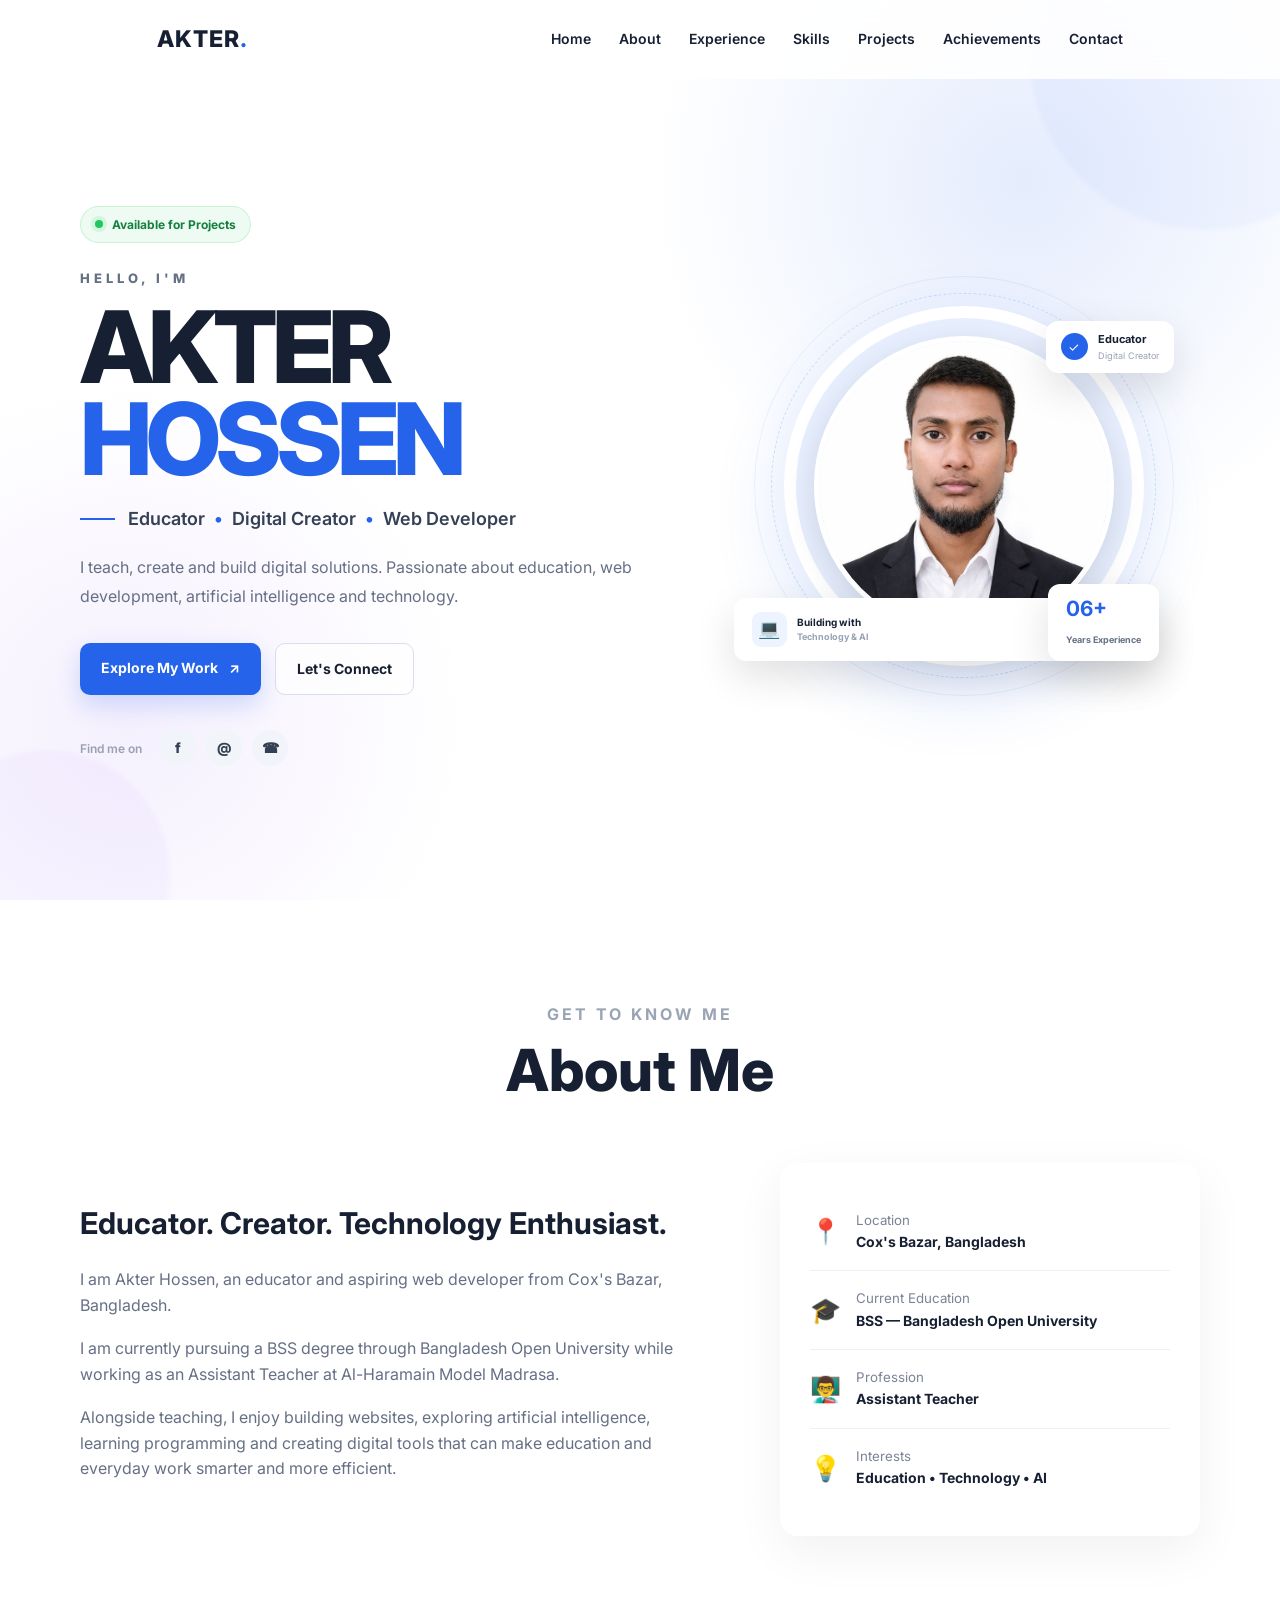
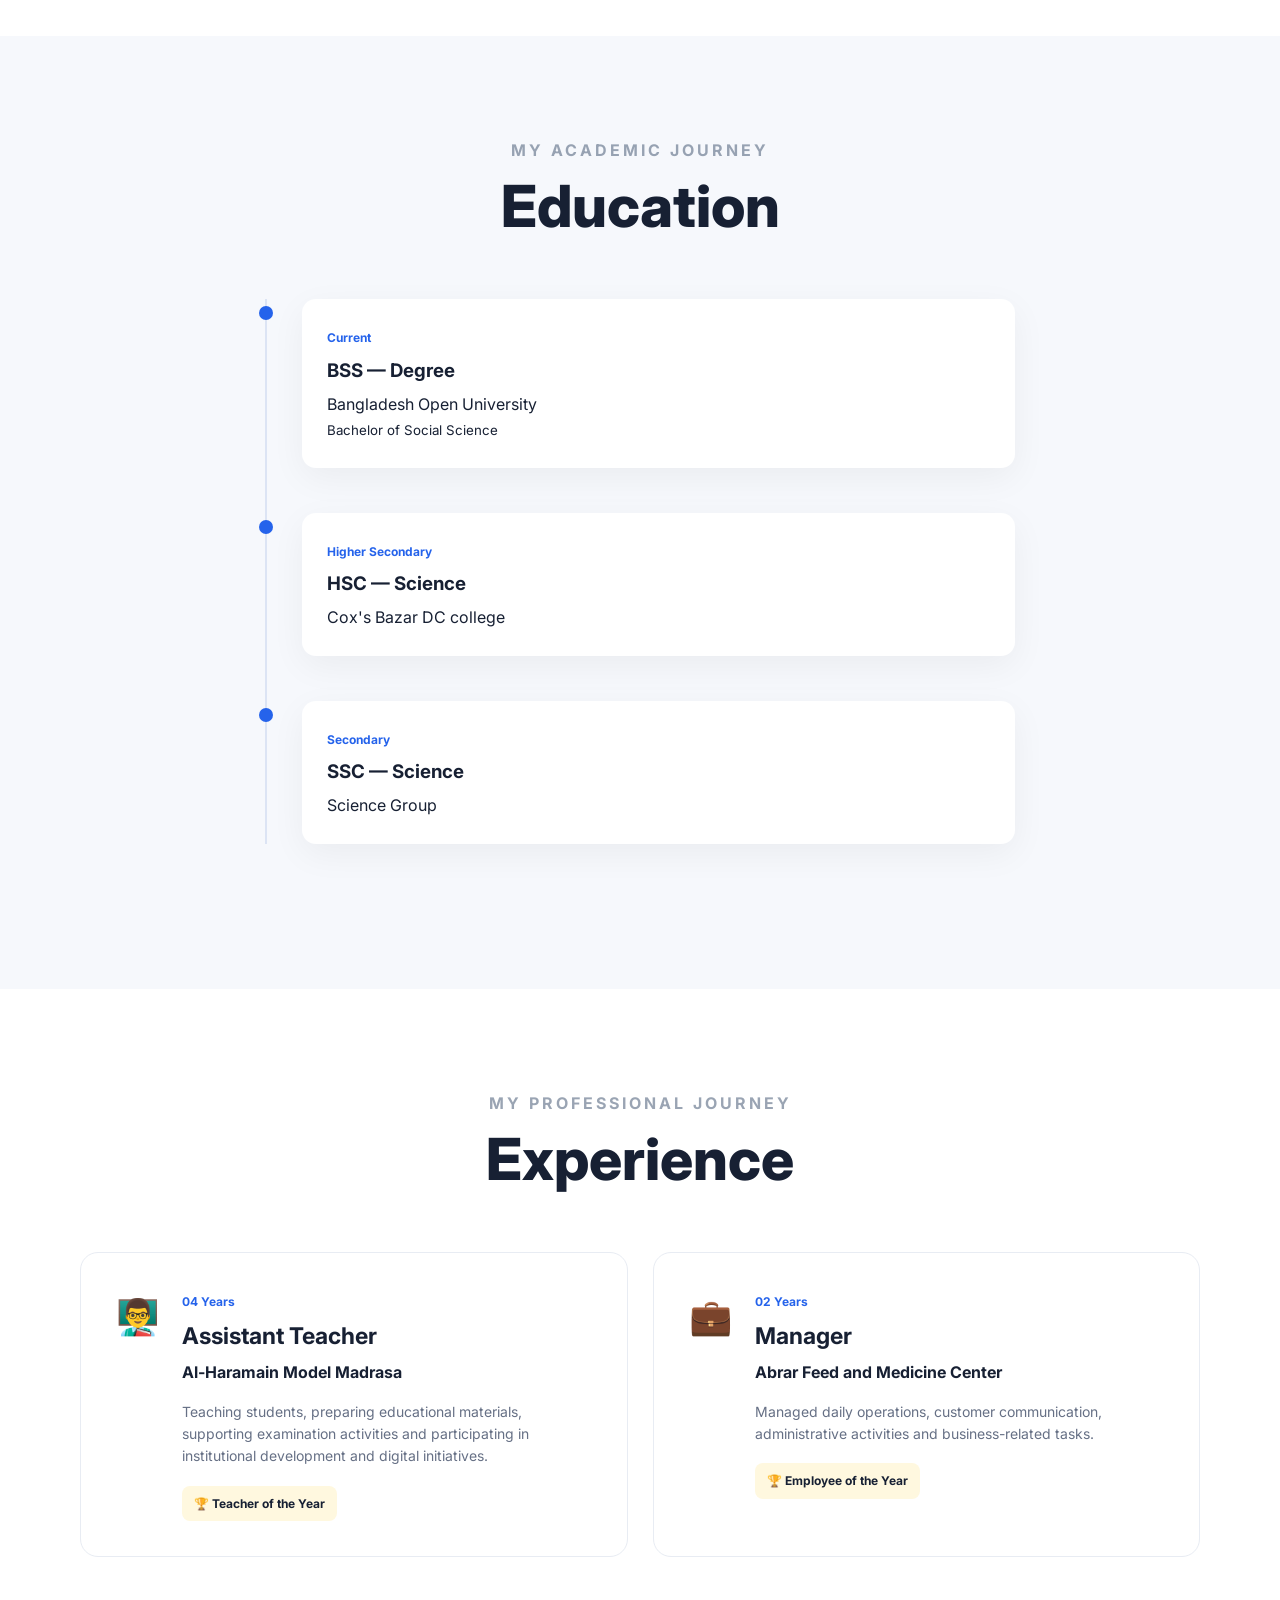
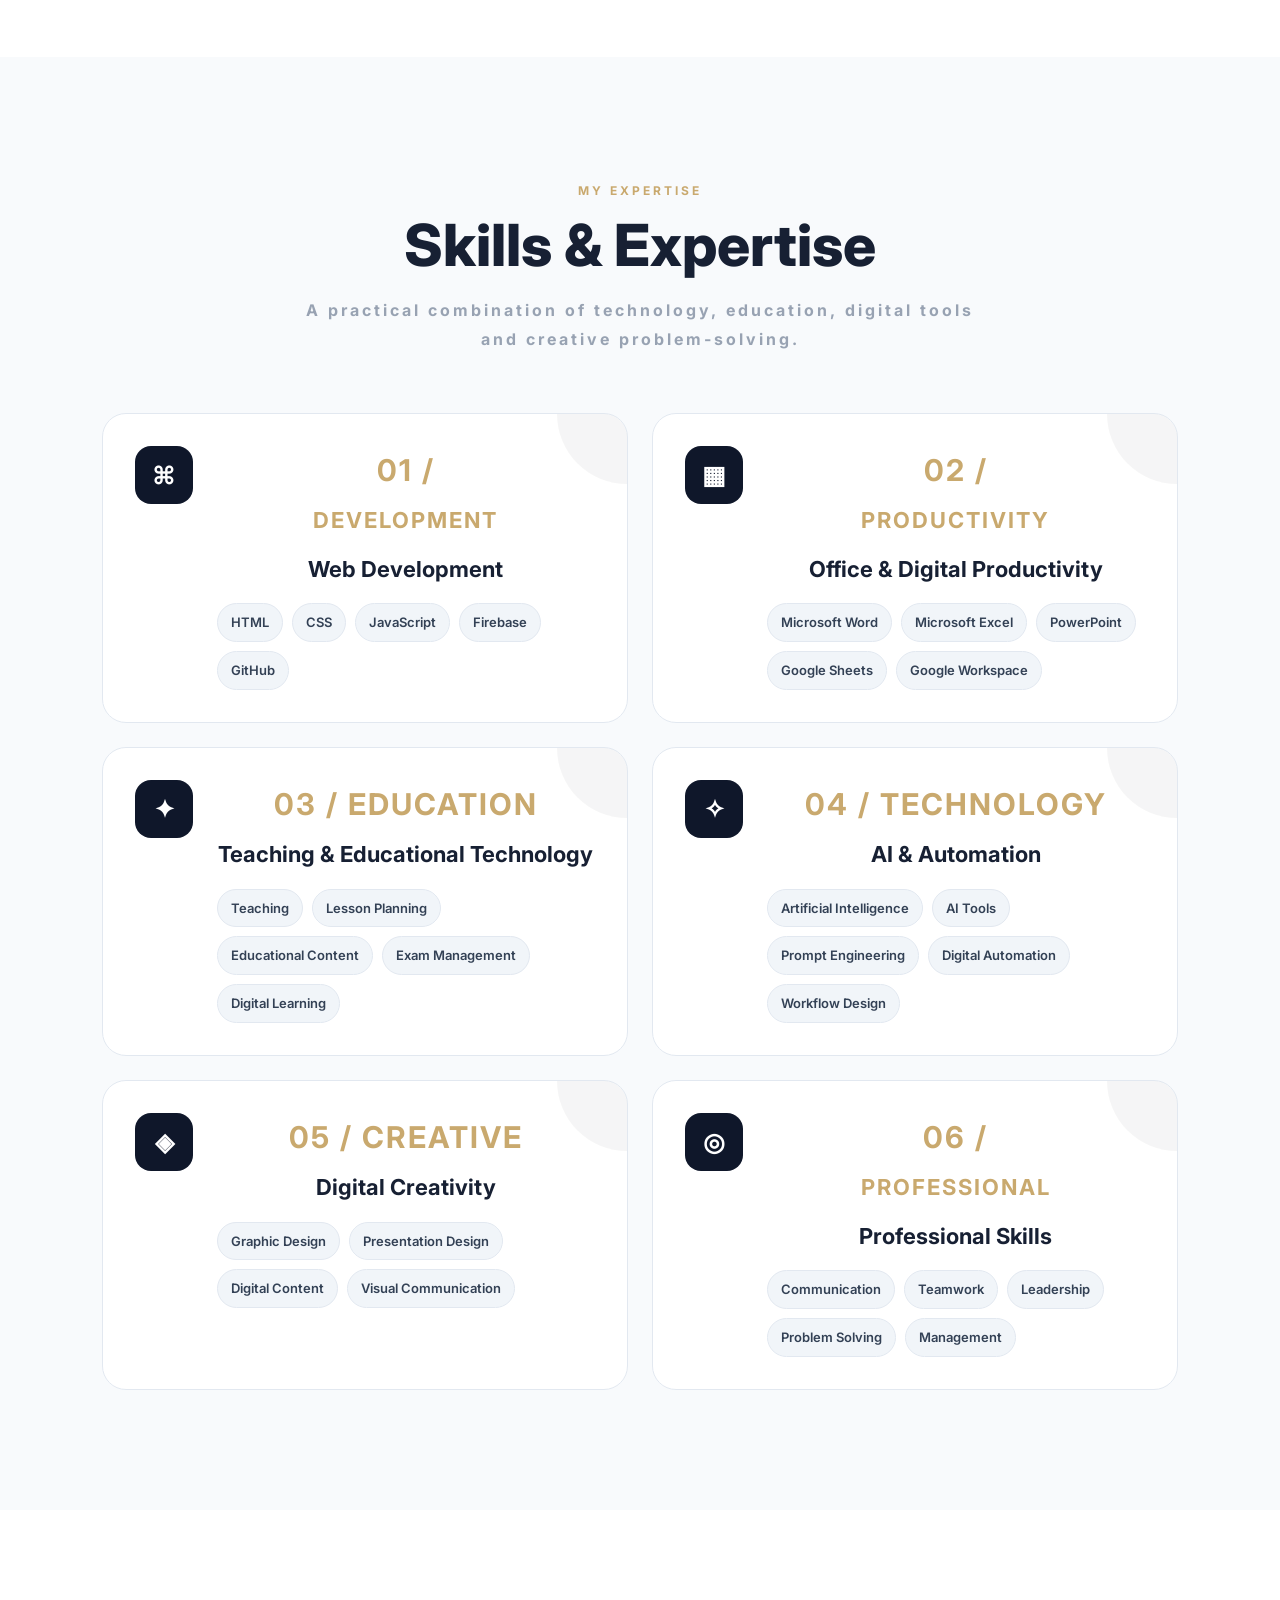
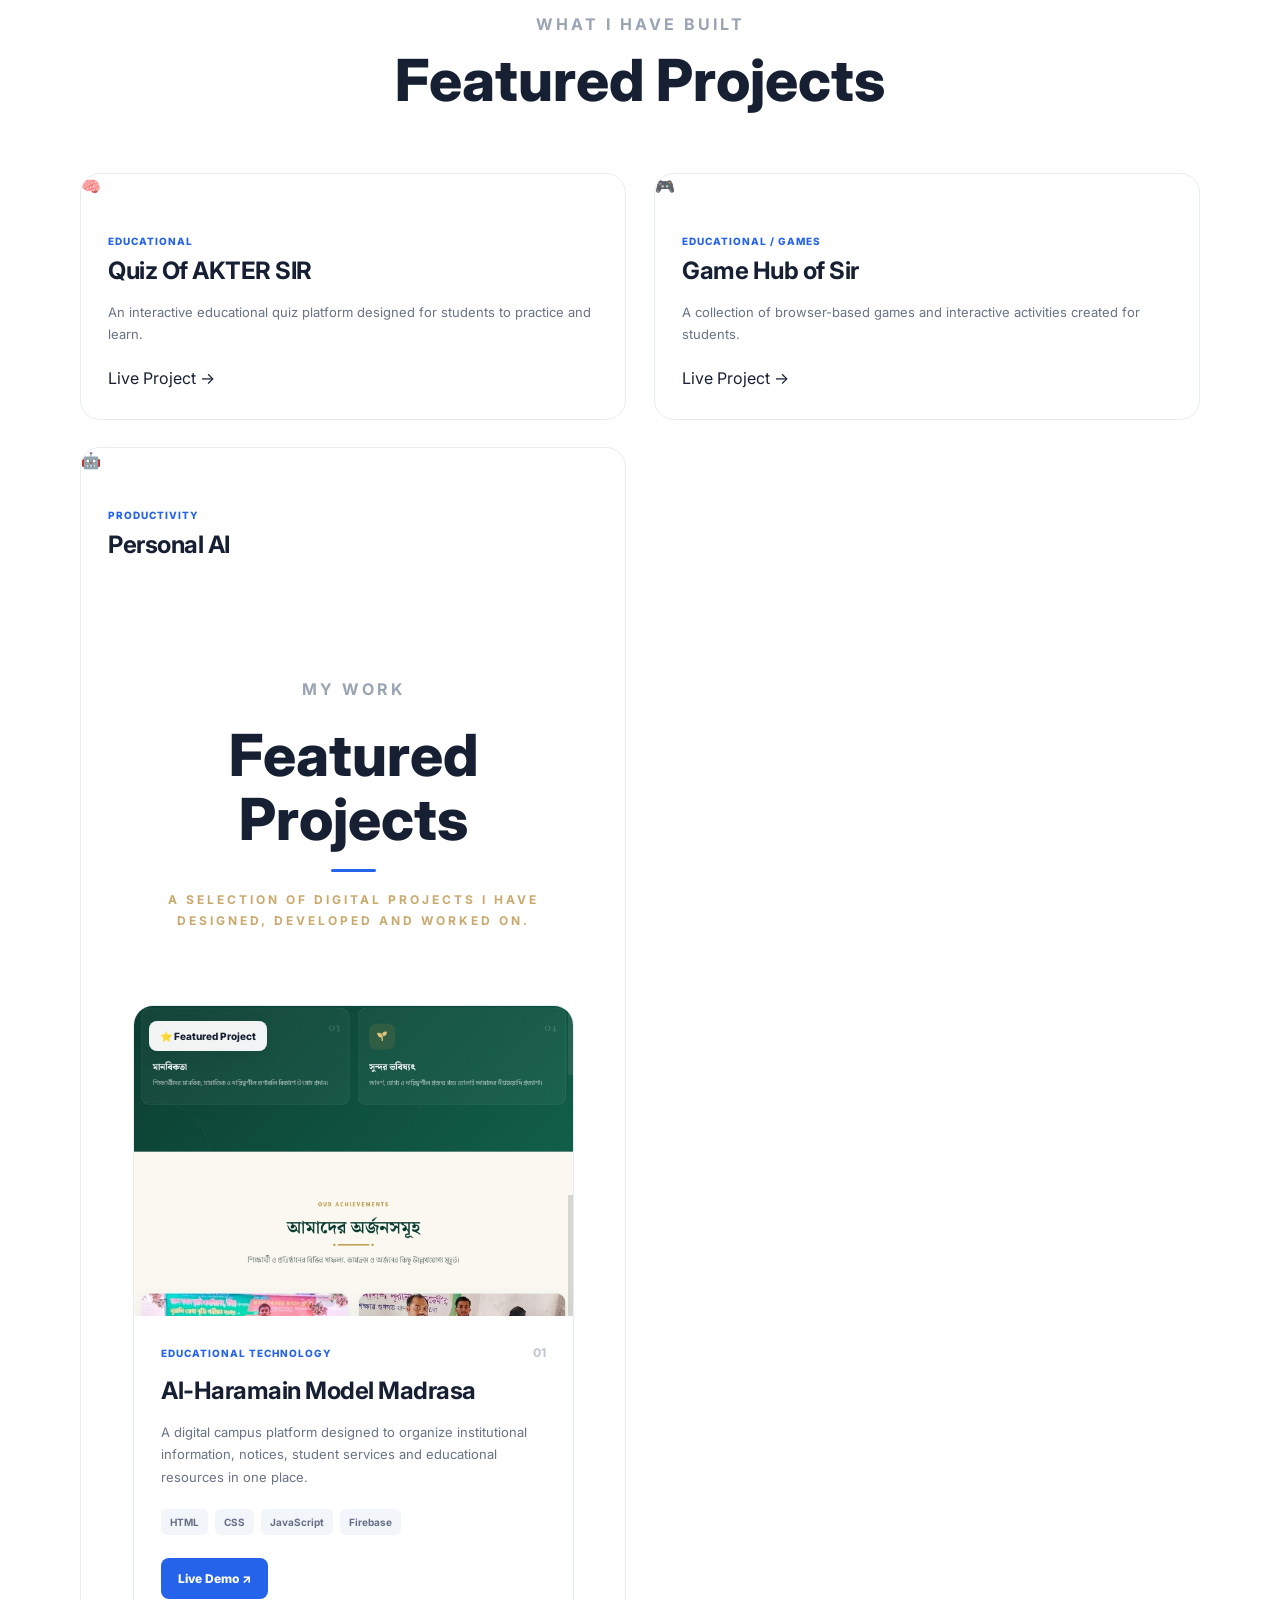
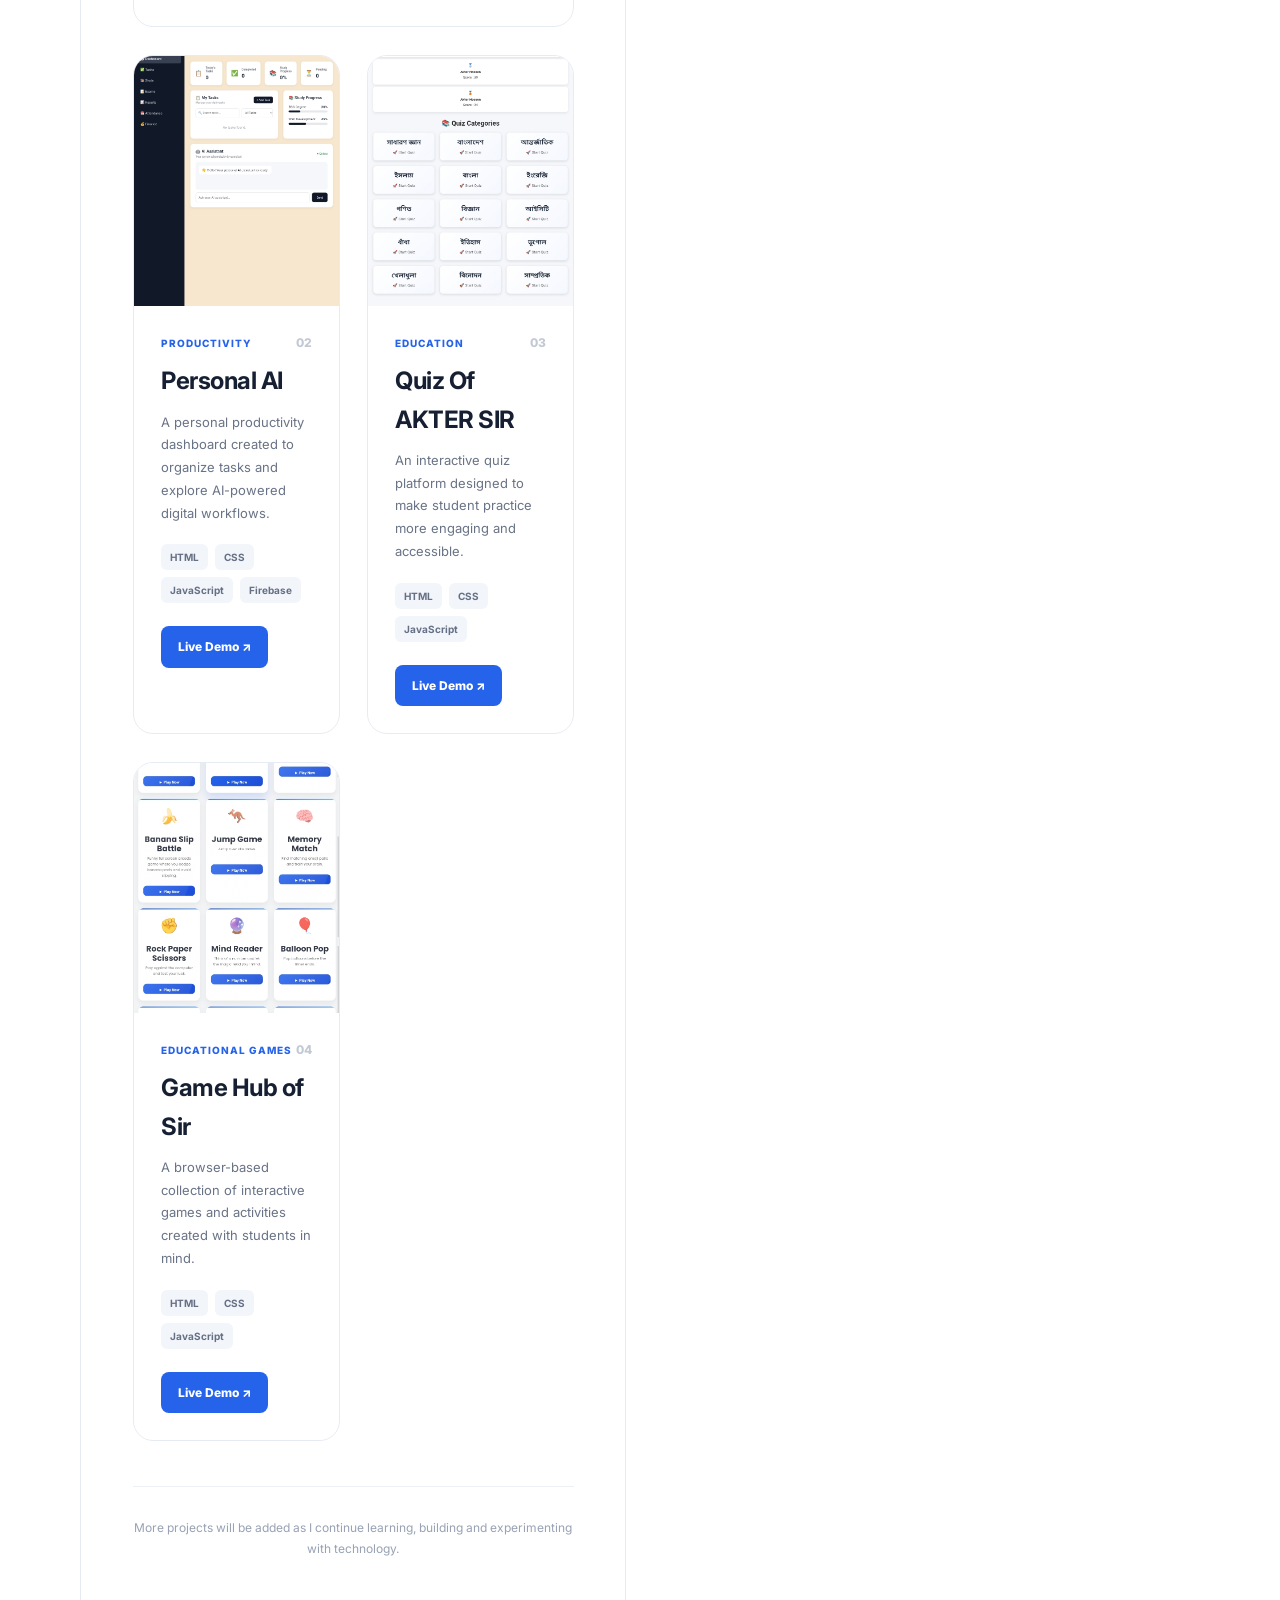
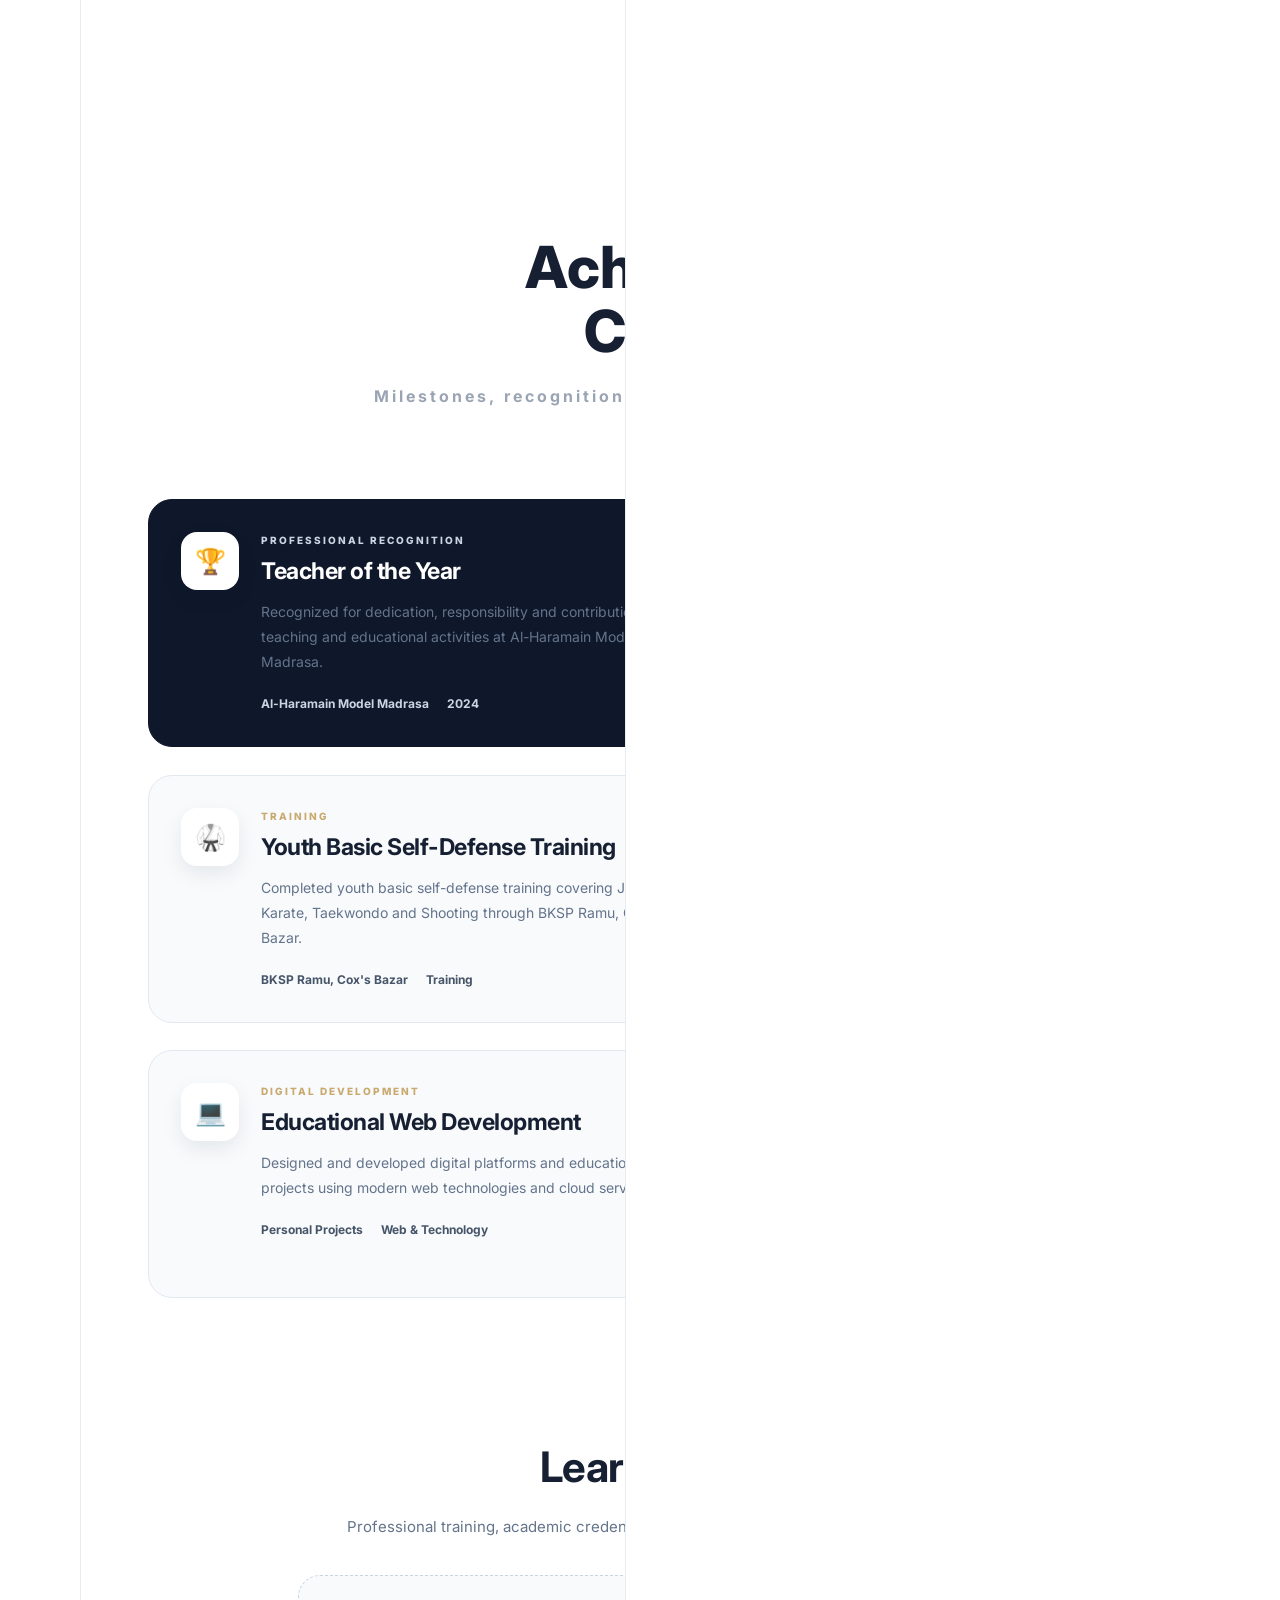
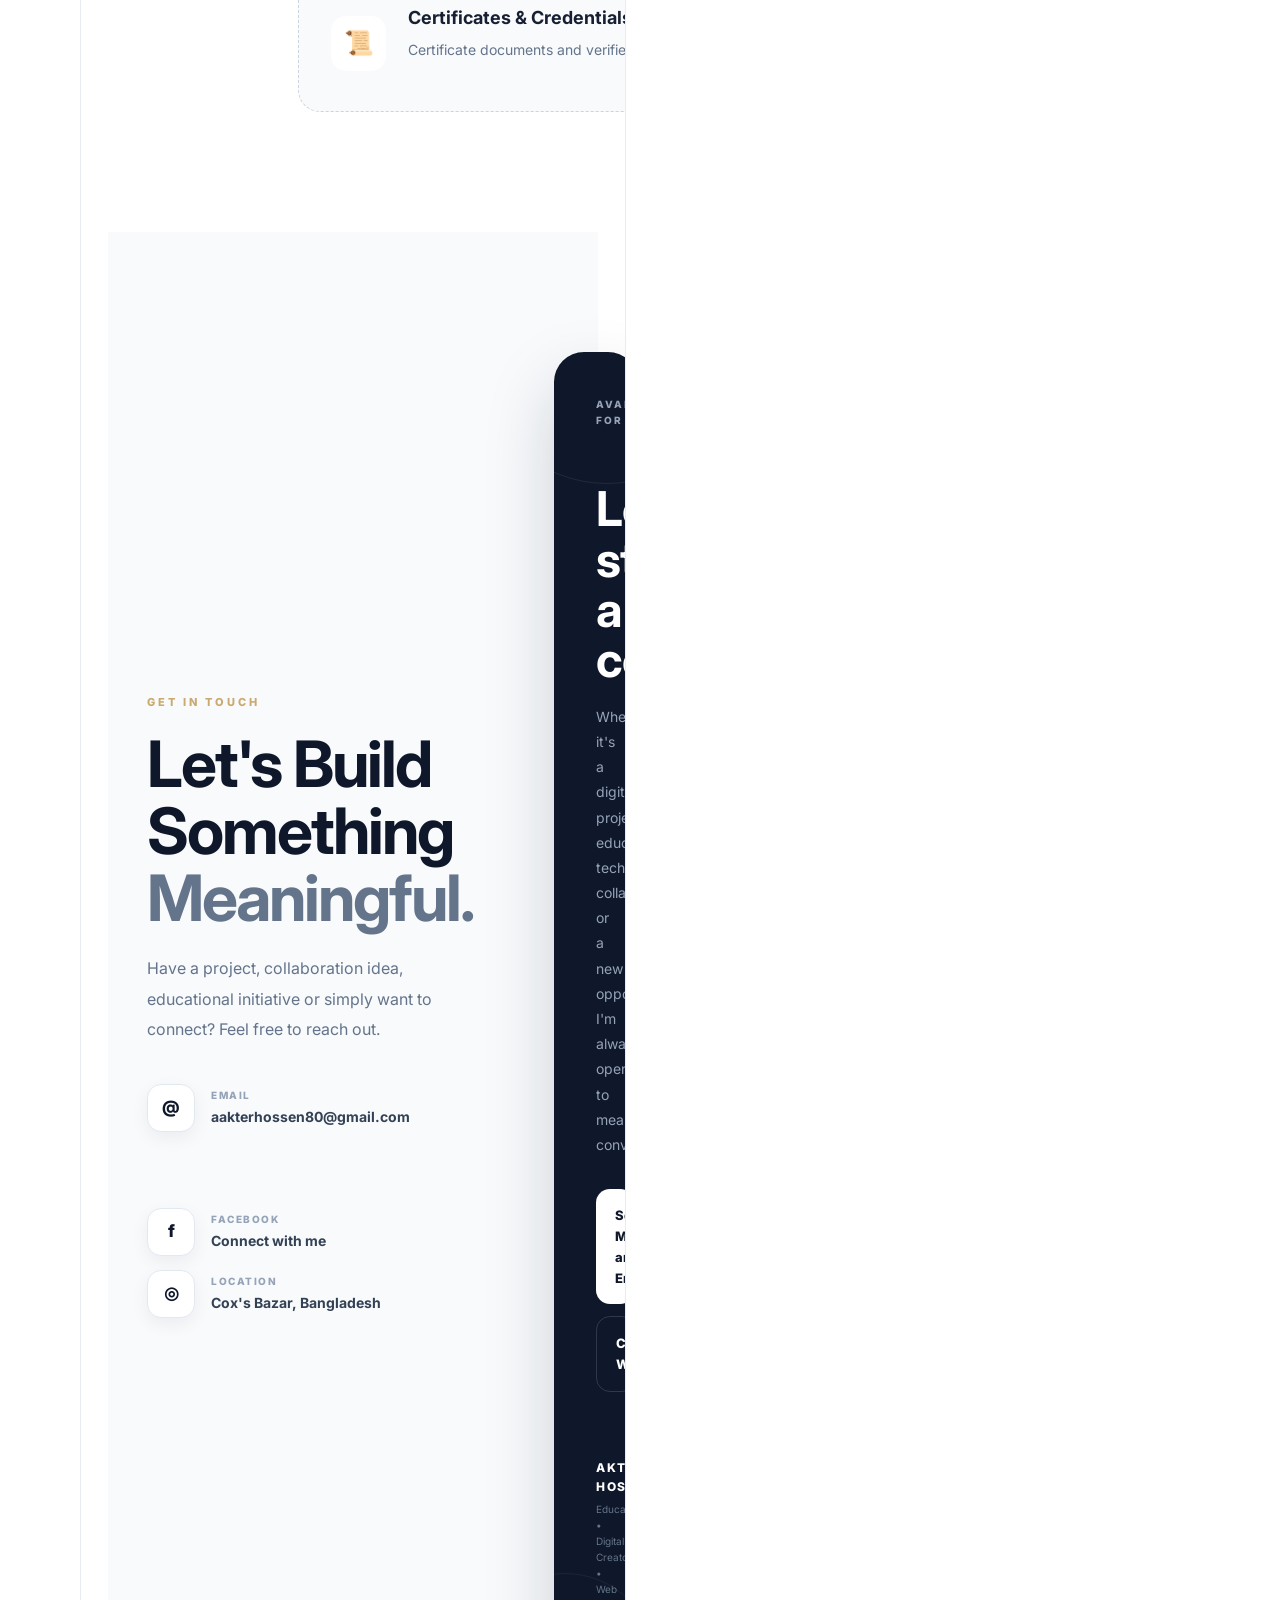
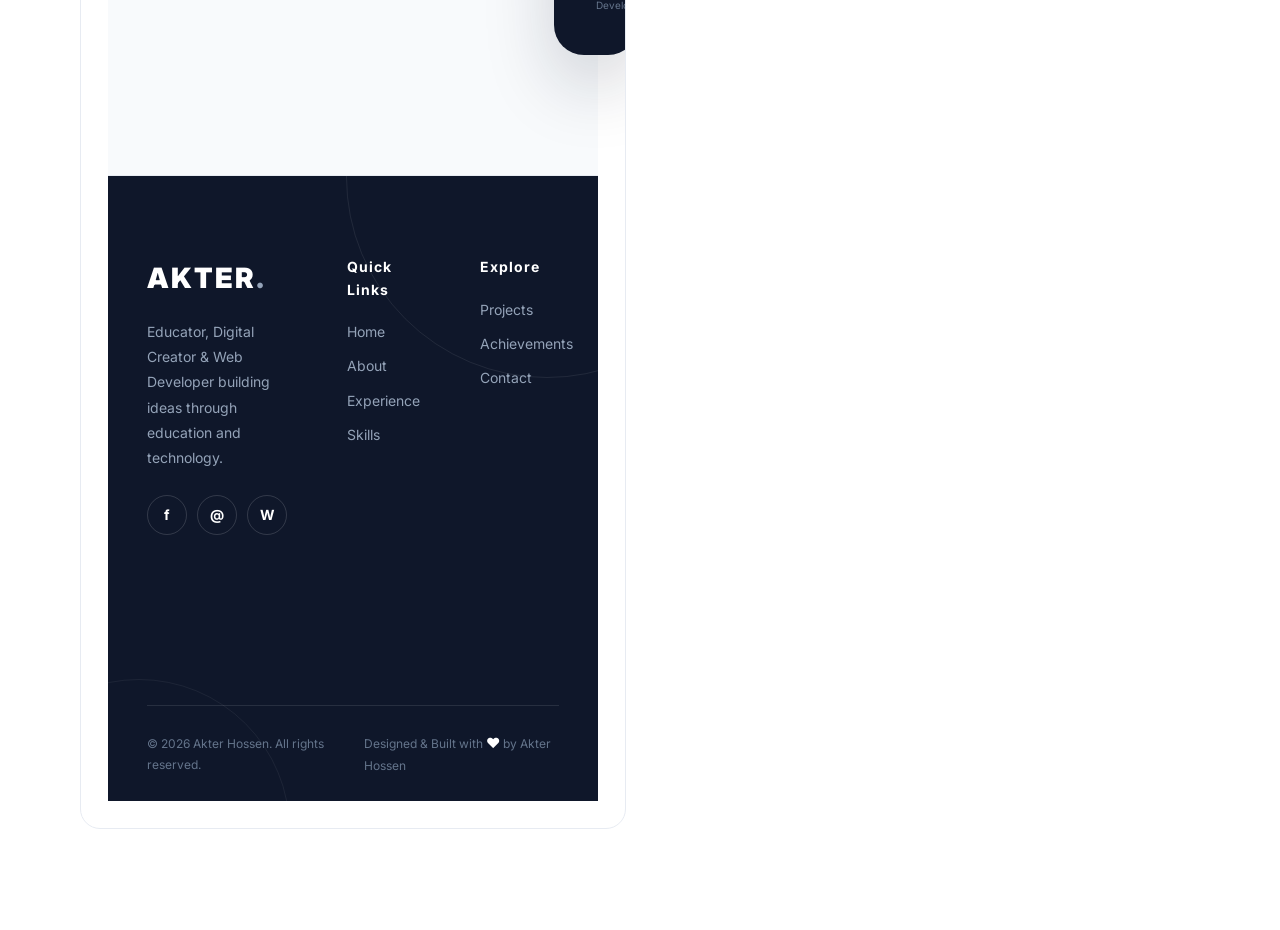
==== index.html @ 74db6c8e "Enhance SEO with meta tags in index.html Added SEO and social meta tags for better visibility and sh" ====
<!DOCTYPE html>
<html lang="en">
<head>
    <meta charset="UTF-8">
    <meta name="viewport" content="width=device-width, initial-scale=1.0">

    <title>Akter Hossen | Educator & Digital Creator</title>

    <meta name="description"
          content="Official portfolio of Akter Hossen — Educator, Digital Creator and aspiring Web Developer from Cox's Bazar, Bangladesh.">

    <link rel="stylesheet" href="style.css">

    <!-- Google Font -->
    <link rel="preconnect" href="https://fonts.googleapis.com">
    <link rel="preconnect" href="https://fonts.gstatic.com" crossorigin>
    <link href="https://fonts.googleapis.com/css2?family=Inter:wght@400;500;600;700;800&display=swap" rel="stylesheet">
<!-- =====================================================
     PREMIUM SEO & SOCIAL META
===================================================== -->

<meta name="description"
      content="Akter Hossen — Educator, Digital Creator and Web Developer from Cox's Bazar, Bangladesh. Explore my work, projects, skills and professional journey.">

<meta name="keywords"
      content="Akter Hossen, Educator, Digital Creator, Web Developer, Cox's Bazar, Bangladesh, Educational Technology, Web Development">

<meta name="author"
      content="Akter Hossen">

<meta name="robots"
      content="index, follow">

<meta name="theme-color"
      content="#0B1220">


<!-- Open Graph / Facebook / WhatsApp -->

<meta property="og:type"
      content="website">

<meta property="og:title"
      content="Akter Hossen | Educator • Digital Creator • Web Developer">

<meta property="og:description"
      content="Personal portfolio of Akter Hossen — educator, digital creator and web developer.">

<meta property="og:image"
      content="images/profile.jpg">

<meta property="og:url"
      content="https://hunter09090.github.io/">

<meta property="og:site_name"
      content="Akter Hossen">


<!-- Twitter / X -->

<meta name="twitter:card"
      content="summary_large_image">

<meta name="twitter:title"
      content="Akter Hossen | Educator • Digital Creator • Web Developer">

<meta name="twitter:description"
      content="Educator, Digital Creator and Web Developer from Cox's Bazar, Bangladesh.">

<meta name="twitter:image"
      content="images/profile.jpg">


<!-- Favicon -->

<link rel="icon"
      type="image/png"
      href="images/profile.jpg">

</head>

<body>
<!-- ================= PREMIUM PAGE LOADER ================= 

<div id="page-loader">

    <div class="loader-content">

        <div class="loader-logo">
            AKTER<span>.</span>
        </div>

        <div class="loader-line">
            <span></span>
        </div>

        <p>
            EDUCATOR • DIGITAL CREATOR • WEB DEVELOPER
        </p>

    </div>

</div>-->
<!-- ================= NAVBAR ================= -->
<!-- =====================================================
     PREMIUM PAGE LOADER
===================================================== -->

<div id="page-loader">

    <div class="loader-content">

        <div class="loader-logo">
            AKTER<span>.</span>
        </div>

        <div class="loader-line">
            <span></span>
        </div>

        <p>
            EDUCATOR • DIGITAL CREATOR • WEB DEVELOPER
        </p>

    </div>

</div>

    
<header class="navbar">

    <div class="container nav-container">

        <a href="#home" class="logo">
            AKTER<span>.</span>
        </a>

        <button class="menu-btn" id="menuBtn">
            ☰
        </button>

        <nav id="navMenu">

            <a href="#home">Home</a>
            <a href="#about">About</a>
            <a href="#experience">Experience</a>
            <a href="#skills">Skills</a>
            <a href="#projects">Projects</a>
            <a href="#achievements">Achievements</a>
            <a href="#contact">Contact</a>

        </nav>

    </div>

</header>


<!-- ================= HERO ================= -->
<!-- ================= HERO ================= -->

<section id="home" class="hero">

    <div class="hero-background-shape shape-one"></div>
    <div class="hero-background-shape shape-two"></div>

    <div class="container hero-content">

        <!-- LEFT SIDE -->

        <div class="hero-text">

            <div class="status-badge">
                <span class="status-dot"></span>
                Available for Projects
            </div>

            <p class="small-title">
                HELLO, I'M
            </p>

            <h1>
                AKTER
                <span>HOSSEN</span>
            </h1>

            <div class="professional-title">

                <span class="title-line"></span>

                <h2>
                    Educator
                    <span>•</span>
                    Digital Creator
                    <span>•</span>
                    Web Developer
                </h2>

            </div>

            <p class="hero-description">

                I teach, create and build digital solutions.
                Passionate about education, web development,
                artificial intelligence and technology.

            </p>


            <!-- BUTTONS -->

            <div class="hero-buttons">

                <a href="#projects" class="btn primary-btn">
                    Explore My Work
                    <span>↗</span>
                </a>

                <a href="#contact" class="btn secondary-btn">
                    Let's Connect
                </a>

            </div>


            <!-- SOCIAL LINKS -->

            <div class="social-area">

                <span class="social-label">
                    Find me on
                </span>

                <div class="social-links">

                    <a
                        href="https://www.facebook.com/ahr110"
                        target="_blank"
                        aria-label="Facebook">

                        f

                    </a>


                    <a
                        href="mailto:aakterhossen80@gmail.com"
                        aria-label="Email">

                        @

                    </a>


                    <a
                        href="https://wa.me/8801884197276"
                        target="_blank"
                        aria-label="WhatsApp">

                        ☎

                    </a>

                </div>

            </div>

        </div>


        <!-- RIGHT SIDE -->

        <div class="hero-image">

            <div class="profile-wrapper">

                <!-- Animated Rings -->

                <div class="animated-ring ring-one"></div>

                <div class="animated-ring ring-two"></div>

                <div class="animated-ring ring-three"></div>


                <!-- Profile -->

                <div class="profile-circle">

                    <img
                        src="profile.jpg"
                        alt="Akter Hossen"
                        class="profile-photo">

                </div>


                <!-- Verified-style Badge -->

                <div class="profile-badge">

                    <span>✓</span>

                    <div>
                        <strong>Educator</strong>
                        <small>Digital Creator</small>
                    </div>

                </div>


                <!-- Floating Technology Badge -->

                <div class="floating-card tech-card">

                    <span class="tech-icon">💻</span>

                    <div>
                        <strong>Building with</strong>
                        <small>Technology & AI</small>
                    </div>

                </div>


                <!-- Floating Experience Badge -->

                <div class="floating-card experience-badge">

                    <strong>06+</strong>
                    <span>Years Experience</span>

                </div>

            </div>

        </div>

    </div>

</section>

<!-- ================= ABOUT ================= -->

<section id="about" class="section">

    <div class="container">

        <div class="section-heading">

            <p>GET TO KNOW ME</p>

            <h2>About Me</h2>

        </div>


        <div class="about-grid">

            <div class="about-text">

                <h3>
                    Educator. Creator. Technology Enthusiast.
                </h3>

                <p>
                    I am Akter Hossen, an educator and aspiring web developer
                    from Cox's Bazar, Bangladesh.
                </p>

                <p>
                    I am currently pursuing a BSS degree through Bangladesh Open
                    University while working as an Assistant Teacher at
                    Al-Haramain Model Madrasa.
                </p>

                <p>
                    Alongside teaching, I enjoy building websites, exploring
                    artificial intelligence, learning programming and creating
                    digital tools that can make education and everyday work
                    smarter and more efficient.
                </p>

            </div>


            <div class="about-card">

                <div class="info-item">
                    <span>📍</span>
                    <div>
                        <small>Location</small>
                        <strong>Cox's Bazar, Bangladesh</strong>
                    </div>
                </div>

                <div class="info-item">
                    <span>🎓</span>
                    <div>
                        <small>Current Education</small>
                        <strong>BSS — Bangladesh Open University</strong>
                    </div>
                </div>

                <div class="info-item">
                    <span>👨‍🏫</span>
                    <div>
                        <small>Profession</small>
                        <strong>Assistant Teacher</strong>
                    </div>
                </div>

                <div class="info-item">
                    <span>💡</span>
                    <div>
                        <small>Interests</small>
                        <strong>Education • Technology • AI</strong>
                    </div>
                </div>

            </div>

        </div>

    </div>

</section>


<!-- ================= EDUCATION ================= -->

<section id="education" class="section light-section">

    <div class="container">

        <div class="section-heading">

            <p>MY ACADEMIC JOURNEY</p>

            <h2>Education</h2>

        </div>


        <div class="timeline">

            <div class="timeline-item">

                <div class="timeline-dot"></div>

                <div class="timeline-content">

                    <span>Current</span>

                    <h3>BSS — Degree</h3>

                    <p>
                        Bangladesh Open University
                    </p>

                    <small>
                        Bachelor of Social Science
                    </small>

                </div>

            </div>


            <div class="timeline-item">

                <div class="timeline-dot"></div>

                <div class="timeline-content">

                    <span>Higher Secondary</span>

                    <h3>HSC — Science</h3>

                    <p>
                    Cox's Bazar DC college 
                    </p>

                </div>

            </div>


            <div class="timeline-item">

                <div class="timeline-dot"></div>

                <div class="timeline-content">

                    <span>Secondary</span>

                    <h3>SSC — Science</h3>

                    <p>
                        Science Group
                    </p>

                </div>

            </div>

        </div>

    </div>

</section>


<!-- ================= EXPERIENCE ================= -->

<section id="experience" class="section">

    <div class="container">

        <div class="section-heading">

            <p>MY PROFESSIONAL JOURNEY</p>

            <h2>Experience</h2>

        </div>


        <div class="experience-grid">


            <article class="experience-card featured">

                <div class="experience-icon">
                    👨‍🏫
                </div>

                <div>

                    <span class="experience-date">
                        04 Years
                    </span>

                    <h3>
                        Assistant Teacher
                    </h3>

                    <h4>
                        Al-Haramain Model Madrasa
                    </h4>

                    <p>
                        Teaching students, preparing educational materials,
                        supporting examination activities and participating
                        in institutional development and digital initiatives.
                    </p>

                    <div class="achievement-badge">
                        🏆 Teacher of the Year
                    </div>

                </div>

            </article>


            <article class="experience-card">

                <div class="experience-icon">
                    💼
                </div>

                <div>

                    <span class="experience-date">
                        02 Years
                    </span>

                    <h3>
                        Manager
                    </h3>

                    <h4>
                        Abrar Feed and Medicine Center
                    </h4>

                    <p>
                        Managed daily operations, customer communication,
                        administrative activities and business-related tasks.
                    </p>

                    <div class="achievement-badge">
                        🏆 Employee of the Year
                    </div>

                </div>

            </article>

        </div>

    </div>

</section>


<!-- ================= SKILLS ================= -->
<section id="skills" class="skills-section">

    <div class="section-heading">
        <span>MY EXPERTISE</span>
        <h2>Skills & Expertise</h2>
        <p>
            A practical combination of technology, education, digital tools
            and creative problem-solving.
        </p>
    </div>

    <div class="skills-dashboard">

        <!-- Web Development -->
        <div class="skill-card">
            <div class="skill-icon">⌘</div>

            <div class="skill-content">
                <span class="skill-category">01 /    <h3> DEVELOPMENT</h3></span>
                <h3>Web Development</h3>

                <div class="skill-tags">
                    <span>HTML</span>
                    <span>CSS</span>
                    <span>JavaScript</span>
                    <span>Firebase</span>
                    <span>GitHub</span>
                </div>
            </div>
        </div>


        <!-- Office & Productivity -->
        <div class="skill-card">
            <div class="skill-icon">▦</div>

            <div class="skill-content">
                <span class="skill-category">02 /  <h3>PRODUCTIVITY</h3></span>
                <h3>Office & Digital Productivity</h3>

                <div class="skill-tags">
                    <span>Microsoft Word</span>
                    <span>Microsoft Excel</span>
                    <span>PowerPoint</span>
                    <span>Google Sheets</span>
                    <span>Google Workspace</span>
                </div>
            </div>
        </div>


        <!-- Education -->
        <div class="skill-card">
            <div class="skill-icon">✦</div>

            <div class="skill-content">
                <span class="skill-category">03 / EDUCATION</span>
                <h3>Teaching & Educational Technology</h3>

                <div class="skill-tags">
                    <span>Teaching</span>
                    <span>Lesson Planning</span>
                    <span>Educational Content</span>
                    <span>Exam Management</span>
                    <span>Digital Learning</span>
                </div>
            </div>
        </div>


        <!-- AI & Automation -->
        <div class="skill-card">
            <div class="skill-icon">✧</div>

            <div class="skill-content">
                <span class="skill-category">04 / TECHNOLOGY</span>
                <h3>AI & Automation</h3>

                <div class="skill-tags">
                    <span>Artificial Intelligence</span>
                    <span>AI Tools</span>
                    <span>Prompt Engineering</span>
                    <span>Digital Automation</span>
                    <span>Workflow Design</span>
                </div>
            </div>
        </div>


        <!-- Creative -->
        <div class="skill-card">
            <div class="skill-icon">◈</div>

            <div class="skill-content">
                <span class="skill-category">05 / CREATIVE</span>
                <h3>Digital Creativity</h3>

                <div class="skill-tags">
                    <span>Graphic Design</span>
                    <span>Presentation Design</span>
                    <span>Digital Content</span>
                    <span>Visual Communication</span>
                </div>
            </div>
        </div>


        <!-- Professional -->
        <div class="skill-card">
            <div class="skill-icon">◎</div>

            <div class="skill-content">
                <span class="skill-category">06 /<h3> PROFESSIONAL</h3></span>
                <h3>Professional Skills</h3>

                <div class="skill-tags">
                    <span>Communication</span>
                    <span>Teamwork</span>
                    <span>Leadership</span>
                    <span>Problem Solving</span>
                    <span>Management</span>
                </div>
            </div>
        </div>

    </div>

</section>

<!-- ================= PROJECTS ================= -->

<section id="projects" class="section">

    <div class="container">

        <div class="section-heading">

            <p>WHAT I HAVE BUILT</p>

            <h2>Featured Projects</h2>

        </div>


        <div class="projects-grid">


            <article class="project-card">

                <div class="project-image quiz-project">
                    🧠
                </div>

                <div class="project-content">

                    <span class="project-category">
                        Educational
                    </span>

                    <h3>
                        Quiz Of AKTER SIR
                    </h3>

                    <p>
                        An interactive educational quiz platform designed
                        for students to practice and learn.
                    </p>

                    <a
                        href="https://hunter09090.github.io/Akter-Sir/"
                        target="_blank"
                        class="project-link">
                        Live Project →
                    </a>

                </div>

            </article>


            <article class="project-card">

                <div class="project-image game-project">
                    🎮
                </div>

                <div class="project-content">

                    <span class="project-category">
                        Educational / Games
                    </span>

                    <h3>
                        Game Hub of Sir
                    </h3>

                    <p>
                        A collection of browser-based games and interactive
                        activities created for students.
                    </p>

                    <a
                        href="https://hunter09090.github.io/Akter-Sir-games/"
                        target="_blank"
                        class="project-link">
                        Live Project →
                    </a>

                </div>

            </article>


            <article class="project-card">

                <div class="project-image ai-project">
                    🤖
                </div>

                <div class="project-content">

                    <span class="project-category">
                        Productivity
                    </span>

                    <h3>
                        Personal AI
                    </h3>

<!-- ================= PROJECTS ================= -->

<section id="projects" class="section projects-section">

    <div class="container">

        <!-- SECTION TITLE -->

        <div class="section-heading">

            <p>MY WORK</p>

            <h2>Featured Projects</h2>

            <div class="heading-line"></div>

            <span class="section-description">
                A selection of digital projects I have designed,
                developed and worked on.
            </span>

        </div>


        <!-- PROJECTS GRID -->

        <div class="projects-grid">


            <!-- =================================
                 PROJECT 01
            ================================== -->

            <article class="project-card featured-project">

                <div class="project-preview">

                    <img
                        src="madrasa.jpg"
                        alt="Al-Haramain Model Madrasa Website">

                    <div class="project-overlay">

                        <a
                            href="https://hunter09090.github.io/al-haramain-campus/"
                            target="_blank"
                            class="preview-button">

                            View Live ↗

                        </a>

                    </div>

                    <span class="featured-label">
                        ⭐ Featured Project
                    </span>

                </div>


                <div class="project-content">

                    <div class="project-top">

                        <span class="project-category">
                            Educational Technology
                        </span>

                        <span class="project-number">
                            01
                        </span>

                    </div>


                    <h3>
                        Al-Haramain Model Madrasa
                    </h3>


                    <p>
                        A digital campus platform designed to organize
                        institutional information, notices, student
                        services and educational resources in one place.
                    </p>


                    <div class="technology-tags">

                        <span>HTML</span>
                        <span>CSS</span>
                        <span>JavaScript</span>
                        <span>Firebase</span>

                    </div>


                    <div class="project-actions">

                        <a
                            href="https://hunter09090.github.io/al-haramain-campus/"
                            target="_blank"
                            class="live-button">

                            Live Demo ↗

                        </a>

                    </div>

                </div>

            </article>


            <!-- =================================
                 PROJECT 02
            ================================== -->

            <article class="project-card">

                <div class="project-preview">

                    <img
                        src="personal-ai.jpg"
                        alt="Personal AI Dashboard">

                    <div class="project-overlay">

                        <a
                            href="https://hunter09090.github.io/Personal-ai-/"
                            target="_blank"
                            class="preview-button">

                            View Live ↗

                        </a>

                    </div>

                </div>


                <div class="project-content">

                    <div class="project-top">

                        <span class="project-category">
                            Productivity
                        </span>

                        <span class="project-number">
                            02
                        </span>

                    </div>


                    <h3>
                        Personal AI
                    </h3>


                    <p>
                        A personal productivity dashboard created to
                        organize tasks and explore AI-powered digital
                        workflows.
                    </p>


                    <div class="technology-tags">

                        <span>HTML</span>
                        <span>CSS</span>
                        <span>JavaScript</span>
                        <span>Firebase</span>

                    </div>


                    <div class="project-actions">

                        <a
                            href="https://hunter09090.github.io/Personal-ai-/"
                            target="_blank"
                            class="live-button">

                            Live Demo ↗

                        </a>

                    </div>

                </div>

            </article>


            <!-- =================================
                 PROJECT 03
            ================================== -->

            <article class="project-card">

                <div class="project-preview">

                    <img
                        src="quiz.jpg"
                        alt="Quiz Of AKTER SIR">

                    <div class="project-overlay">

                        <a
                            href="https://hunter09090.github.io/Akter-Sir-/"
                            target="_blank"
                            class="preview-button">

                            View Live ↗

                        </a>

                    </div>

                </div>


                <div class="project-content">

                    <div class="project-top">

                        <span class="project-category">
                            Education
                        </span>

                        <span class="project-number">
                            03
                        </span>

                    </div>


                    <h3>
                        Quiz Of AKTER SIR
                    </h3>


                    <p>
                        An interactive quiz platform designed to make
                        student practice more engaging and accessible.
                    </p>


                    <div class="technology-tags">

                        <span>HTML</span>
                        <span>CSS</span>
                        <span>JavaScript</span>

                    </div>


                    <div class="project-actions">

                        <a
                            href="https://hunter09090.github.io/Akter-Sir/"
                            target="_blank"
                            class="live-button">

                            Live Demo ↗

                        </a>

                    </div>

                </div>

            </article>


            <!-- =================================
                 PROJECT 04
            ================================== -->

            <article class="project-card">

                <div class="project-preview">

                    <img
                        src="game-hub.jpg"
                        alt="Game Hub of Sir">

                    <div class="project-overlay">

                        <a
                            href="https://hunter09090.github.io/Akter-Sir-games/"
                            target="_blank"
                            class="preview-button">

                            View Live ↗

                        </a>

                    </div>

                </div>


                <div class="project-content">

                    <div class="project-top">

                        <span class="project-category">
                            Educational Games
                        </span>

                        <span class="project-number">
                            04
                        </span>

                    </div>


                    <h3>
                        Game Hub of Sir
                    </h3>


                    <p>
                        A browser-based collection of interactive games
                        and activities created with students in mind.
                    </p>


                    <div class="technology-tags">

                        <span>HTML</span>
                        <span>CSS</span>
                        <span>JavaScript</span>

                    </div>


                    <div class="project-actions">

                        <a
                            href="https://hunter09090.github.io/Akter-Sir-games/"
                            target="_blank"
                            class="live-button">

                            Live Demo ↗

                        </a>

                    </div>

                </div>

            </article>

        </div>


        <!-- PROJECT FOOTER -->

        <div class="projects-footer">

            <p>
                More projects will be added as I continue learning,
                building and experimenting with technology.
            </p>

        </div>

    </div>

</section>

<!-- ================= ACHIEVEMENTS & CERTIFICATES ================= -->
<section id="achievements" class="achievements-section">

    <div class="section-heading">
        <span>MY JOURNEY</span>
        <h2>Achievements & Certificates</h2>
        <p>
            Milestones, recognition and learning experiences that have
            shaped my professional journey.
        </p>
    </div>


    <div class="achievement-grid">

        <!-- Achievement 01 -->
        <div class="achievement-card featured-achievement">

            <div class="achievement-number">01</div>

            <div class="achievement-icon">
                🏆
            </div>

            <div class="achievement-content">

                <span class="achievement-type">
                    PROFESSIONAL RECOGNITION
                </span>

                <h3>Teacher of the Year</h3>

                <p>
                    Recognized for dedication, responsibility and contribution
                    to teaching and educational activities at
                    Al-Haramain Model Madrasa.
                </p>

                <div class="achievement-meta">
                    <span>Al-Haramain Model Madrasa</span>
                    <span>2024</span>
                </div>

            </div>
        </div>


        <!-- Achievement 02 -->
        <div class="achievement-card">

            <div class="achievement-number">02</div>

            <div class="achievement-icon">
                ⭐
            </div>

            <div class="achievement-content">

                <span class="achievement-type">
                    PROFESSIONAL RECOGNITION
                </span>

                <h3>Employee of the Year</h3>

                <p>
                    Recognized for professional performance, responsibility
                    and contribution during my role at Abrar Feed and
                    Medicine Center.
                </p>

                <div class="achievement-meta">
                    <span>Abrar Feed and Medicine Center</span>
                    <span>Achievement</span>
                </div>

            </div>
        </div>


        <!-- Achievement 03 -->
        <div class="achievement-card">

            <div class="achievement-number">03</div>

            <div class="achievement-icon">
                🥋
            </div>

            <div class="achievement-content">

                <span class="achievement-type">
                    TRAINING
                </span>

                <h3>Youth Basic Self-Defense Training</h3>

                <p>
                    Completed youth basic self-defense training covering
                    Judo, Karate, Taekwondo and Shooting through
                    BKSP Ramu, Cox's Bazar.
                </p>

                <div class="achievement-meta">
                    <span>BKSP Ramu, Cox's Bazar</span>
                    <span>Training</span>
                </div>

            </div>
        </div>


        <!-- Achievement 04 -->
        <div class="achievement-card">

            <div class="achievement-number">04</div>

            <div class="achievement-icon">
                🎓
            </div>

            <div class="achievement-content">

                <span class="achievement-type">
                    EDUCATION
                </span>

                <h3>BSS Degree</h3>

                <p>
                    Currently pursuing a Bachelor of Social Science (BSS)
                    degree under Bangladesh Open University.
                </p>

                <div class="achievement-meta">
                    <span>Bangladesh Open University</span>
                    <span>Expected 2026</span>
                </div>

            </div>
        </div>


        <!-- Achievement 05 -->
        <div class="achievement-card">

            <div class="achievement-number">05</div>

            <div class="achievement-icon">
                💻
            </div>

            <div class="achievement-content">

                <span class="achievement-type">
                    DIGITAL DEVELOPMENT
                </span>

                <h3>Educational Web Development</h3>

                <p>
                    Designed and developed digital platforms and educational
                    web projects using modern web technologies and cloud
                    services.
                </p>

                <div class="achievement-meta">
                    <span>Personal Projects</span>
                    <span>Web & Technology</span>
                </div>

            </div>
        </div>


        <!-- Achievement 06 -->
        <div class="achievement-card">

            <div class="achievement-number">06</div>

            <div class="achievement-icon">
                🤖
            </div>

            <div class="achievement-content">

                <span class="achievement-type">
                    TECHNOLOGY
                </span>

                <h3>AI & Digital Innovation</h3>

                <p>
                    Developing practical digital solutions using artificial
                    intelligence, automation and modern web technologies
                    for education and everyday productivity.
                </p>

                <div class="achievement-meta">
                    <span>Personal Innovation</span>
                    <span>AI & Automation</span>
                </div>

            </div>
        </div>

    </div>


    <!-- Certificate Area -->

    <div class="certificate-intro">

        <span>CERTIFICATES</span>

        <h3>Learning Never Stops.</h3>

        <p>
            Professional training, academic credentials and future
            certifications will be added here as my journey continues.
        </p>

    </div>


    <div class="certificate-placeholder">

        <div class="certificate-placeholder-icon">
            📜
        </div>

        <div>
            <h4>Certificates & Credentials</h4>

            <p>
                Certificate documents and verified credentials will be
                showcased here.
            </p>
        </div>

    </div>

</section>
<!-- ================= CONTACT ================= -->
<!-- ================= CONTACT ================= -->

<section id="contact" class="contact-section">

    <div class="contact-container">

        <!-- Left Side -->

        <div class="contact-intro">

            <span class="contact-label">GET IN TOUCH</span>

            <h2>
                Let's Build Something
                <span>Meaningful.</span>
            </h2>

            <p>
                Have a project, collaboration idea, educational initiative
                or simply want to connect? Feel free to reach out.
            </p>


            <!-- Contact Info -->

            <div class="contact-info">

                <!-- Email -->

                <a href="mailto:aakterhossen80@gmail.com"
                   class="contact-item">

                    <div class="contact-item-icon">
                        @
                    </div>

                    <div>
                        <small>Email</small>
                        <strong>aakterhossen80@gmail.com</strong>
                    </div>

                </a>


                <!-- WhatsApp -->

                <a href="https://wa.me/8801884197276"
                   target="_blank"
                   class="contact-item">

                    <div class="contact-item-icon">
                        W
                    </div>

                    <div>
                        <small>WhatsApp</small>
                        <strong>01884-197276</strong>
                    </div>

                </a>


                <!-- Facebook -->

                <a href="https://www.facebook.com/ahr110"
                   target="_blank"
                   class="contact-item">

                    <div class="contact-item-icon">
                        f
                    </div>

                    <div>
                        <small>Facebook</small>
                        <strong>Connect with me</strong>
                    </div>

                </a>


                <!-- Location -->

                <div class="contact-item">

                    <div class="contact-item-icon">
                        ◎
                    </div>

                    <div>
                        <small>Location</small>
                        <strong>Cox's Bazar, Bangladesh</strong>
                    </div>

                </div>

            </div>

        </div>


        <!-- Right Side -->

        <div class="contact-card">

            <div class="contact-card-top">

                <span>AVAILABLE FOR</span>

                <div class="availability">
                    <i></i>
                    Open to opportunities
                </div>

            </div>


            <h3>
                Let's start a
                conversation.
            </h3>

            <p>
                Whether it's a digital project, educational technology,
                collaboration or a new opportunity, I'm always open to
                meaningful conversations.
            </p>


            <!-- Main CTA -->

            <a href="mailto:aakterhossen80@gmail.com"
               class="contact-main-button">

                Send Me an Email

                <span>↗</span>

            </a>


            <!-- WhatsApp CTA -->

            <a href="https://wa.me/8801884197276"
               target="_blank"
               class="contact-whatsapp-button">

                Chat on WhatsApp

                <span>↗</span>

            </a>


            <div class="contact-card-footer">

                <span>AKTER HOSSEN</span>

                <span>Educator • Digital Creator • Web Developer</span>

            </div>

        </div>

    </div>

</section>

</main>


<!-- ================= FOOTER ================= -->

<footer class="site-footer">

    <div class="footer-container">

        <!-- Footer Top -->

        <div class="footer-top">

            <div class="footer-brand">

                <a href="#home" class="footer-logo">
                    AKTER<span>.</span>
                </a>

                <p>
                    Educator, Digital Creator & Web Developer
                    building ideas through education and technology.
                </p>

                <div class="footer-socials">

                    <a href="https://www.facebook.com/ahr110"
                       target="_blank"
                       aria-label="Facebook">
                        f
                    </a>

                    <a href="mailto:aakterhossen80@gmail.com"
                       aria-label="Email">
                        @
                    </a>

                    <a href="https://wa.me/8801884197276"
                       target="_blank"
                       aria-label="WhatsApp">
                        W
                    </a>

                </div>

            </div>


            <!-- Quick Links -->

            <div class="footer-column">

                <h4>Quick Links</h4>

                <a href="#home">Home</a>
                <a href="#about">About</a>
                <a href="#experience">Experience</a>
                <a href="#skills">Skills</a>

            </div>


            <!-- Explore -->

            <div class="footer-column">

                <h4>Explore</h4>

                <a href="#projects">Projects</a>
                <a href="#achievements">Achievements</a>
                <a href="#contact">Contact</a>

            </div>


            <!-- Contact -->

            <div class="footer-column footer-contact">

                <h4>Let's Connect</h4>

                <p>
                    Have an idea, project or opportunity?
                    Let's connect and build something meaningful.
                </p>

                <a href="mailto:aakterhossen80@gmail.com"
                   class="footer-email">
                    aakterhossen80@gmail.com
                </a>

            </div>

        </div>


        <!-- Footer Bottom -->

        <div class="footer-bottom">

            <p>
                © <span id="footer-year"></span>
                Akter Hossen. All rights reserved.
            </p>

            <p class="footer-made">
                Designed & Built with
                <span>♥</span>
                by Akter Hossen
            </p>

        </div>

    </div>

</footer>

<script src="script.js"></script>
<!-- ================= SCROLL TO TOP ================= -->

<button
    id="scroll-top"
    aria-label="Scroll to top">

    ↑

</button>
</body>
              </html>
---- style.css ----
/* =========================
   BASIC RESET
========================= */

* {
    margin: 0;
    padding: 0;
    box-sizing: border-box;
}

html {
    scroll-behavior: smooth;
}

body {
    font-family: "Inter", sans-serif;
    line-height: 1.6;
    color: #172033;
    background: #ffffff;
}

a {
    text-decoration: none;
    color: inherit;
}

img {
    max-width: 100%;
}


/* =========================
   GLOBAL
========================= */

.container {
    width: min(1120px, 90%);
    margin: auto;
}

.section {
    padding: 100px 0;
}

.light-section {
    background: #f6f8fc;
}

.section-heading {
    text-align: center;
    margin-bottom: 60px;
}

.section-heading p {
    font-size: 13px;
    font-weight: 700;
    letter-spacing: 3px;
    margin-bottom: 10px;
    opacity: 0.65;
}

.section-heading h2 {
    font-size: 42px;
    font-weight: 800;
}


/* =========================
   NAVBAR
========================= */

.navbar {
    position: fixed;
    top: 0;
    left: 0;
    width: 100%;
    z-index: 1000;
    background: rgba(255,255,255,0.94);
    backdrop-filter: blur(12px);
    border-bottom: 1px solid #e9edf4;
}

.nav-container {
    height: 72px;
    display: flex;
    align-items: center;
    justify-content: space-between;
}

.logo {
    font-size: 23px;
    font-weight: 800;
    letter-spacing: 1px;
}

.logo span {
    color: #2563eb;
}

nav {
    display: flex;
    gap: 28px;
}

nav a {
    font-size: 14px;
    font-weight: 600;
    transition: 0.3s;
}

nav a:hover {
    color: #2563eb;
}

.menu-btn {
    display: none;
    border: none;
    background: none;
    font-size: 27px;
    cursor: pointer;
}


/* ========================================
   PREMIUM HERO SECTION
======================================== */

.hero {
    min-height: 100vh;

    display: flex;
    align-items: center;

    padding-top: 72px;

    position: relative;
    overflow: hidden;

    background:
        radial-gradient(
            circle at 80% 20%,
            rgba(37, 99, 235, 0.12),
            transparent 30%
        ),
        radial-gradient(
            circle at 10% 80%,
            rgba(124, 58, 237, 0.08),
            transparent 25%
        ),
        #ffffff;
}


/* ========================================
   BACKGROUND SHAPES
======================================== */

.hero-background-shape {
    position: absolute;

    border-radius: 50%;

    filter: blur(2px);

    pointer-events: none;
}

.shape-one {
    width: 350px;
    height: 350px;

    background: rgba(37, 99, 235, 0.035);

    top: -120px;
    right: -100px;
}

.shape-two {
    width: 250px;
    height: 250px;

    background: rgba(124, 58, 237, 0.035);

    bottom: -100px;
    left: -80px;
}


/* ========================================
   HERO CONTENT
======================================== */

.hero-content {
    width: min(1120px, 90%);

    margin: auto;

    display: grid;

    grid-template-columns:
        1.1fr
        0.9fr;

    align-items: center;

    gap: 70px;

    position: relative;

    z-index: 2;
}


/* ========================================
   STATUS BADGE
======================================== */

.status-badge {

    display: inline-flex;

    align-items: center;

    gap: 9px;

    padding: 8px 14px;

    margin-bottom: 25px;

    border-radius: 50px;

    background: rgba(34, 197, 94, 0.08);

    border: 1px solid rgba(34, 197, 94, 0.18);

    color: #15803d;

    font-size: 12px;

    font-weight: 700;
}


.status-dot {

    width: 8px;
    height: 8px;

    border-radius: 50%;

    background: #22c55e;

    box-shadow:
        0 0 0 4px rgba(34, 197, 94, 0.12);

    animation: pulse-status 2s infinite;
}


@keyframes pulse-status {

    0% {
        box-shadow:
            0 0 0 0 rgba(34, 197, 94, 0.35);
    }

    70% {
        box-shadow:
            0 0 0 7px rgba(34, 197, 94, 0);
    }

    100% {
        box-shadow:
            0 0 0 0 rgba(34, 197, 94, 0);
    }

}


/* ========================================
   HERO TITLE
======================================== */

.small-title {

    font-size: 13px;

    font-weight: 800;

    letter-spacing: 4px;

    color: #667085;

}


.hero h1 {

    font-size:
        clamp(58px, 8vw, 100px);

    line-height: 0.92;

    letter-spacing: -6px;

    margin: 12px 0 20px;

    font-weight: 800;
}


.hero h1 span {

    display: block;

    color: #2563eb;

}


/* ========================================
   PROFESSIONAL TITLE
======================================== */

.professional-title {

    display: flex;

    align-items: center;

    gap: 13px;

    margin-bottom: 20px;
}


.title-line {

    width: 35px;

    height: 2px;

    background: #2563eb;
}


.professional-title h2 {

    font-size: 18px;

    font-weight: 600;

    color: #344054;

}


.professional-title h2 span {

    color: #2563eb;

    margin: 0 5px;
}


/* ========================================
   DESCRIPTION
======================================== */

.hero-description {

    max-width: 600px;

    color: #667085;

    font-size: 16px;

    line-height: 1.8;
}


/* ========================================
   BUTTONS
======================================== */

.hero-buttons {

    display: flex;

    gap: 14px;

    margin-top: 32px;
}


.btn {

    padding: 14px 21px;

    border-radius: 10px;

    font-weight: 700;

    font-size: 14px;

    transition:
        transform 0.3s ease,
        box-shadow 0.3s ease,
        background 0.3s ease;
}


.primary-btn {

    background: #2563eb;

    color: white;

    box-shadow:
        0 10px 25px rgba(37, 99, 235, 0.2);
}


.primary-btn span {

    margin-left: 8px;

    transition: transform 0.3s ease;
}


.primary-btn:hover {

    transform: translateY(-3px);

    box-shadow:
        0 15px 30px rgba(37, 99, 235, 0.28);
}


.primary-btn:hover span {

    display: inline-block;

    transform: translate(3px, -3px);
}


.secondary-btn {

    border: 1px solid #d9deea;

    background: rgba(255,255,255,0.7);
}


.secondary-btn:hover {

    transform: translateY(-3px);

    background: #f7f9fc;
}


/* ========================================
   SOCIAL LINKS
======================================== */

.social-area {

    display: flex;

    align-items: center;

    gap: 18px;

    margin-top: 35px;
}


.social-label {

    color: #98a2b3;

    font-size: 12px;

    font-weight: 600;
}


.social-links {

    display: flex;

    gap: 10px;
}


.social-links a {

    width: 36px;
    height: 36px;

    display: flex;

    align-items: center;
    justify-content: center;

    border-radius: 50%;

    background: #f1f4f9;

    color: #344054;

    font-size: 14px;

    font-weight: 800;

    transition:
        transform 0.3s ease,
        background 0.3s ease,
        color 0.3s ease;
}


.social-links a:hover {

    transform: translateY(-4px);

    background: #2563eb;

    color: white;
}


/* ========================================
   PROFILE AREA
======================================== */

.hero-image {

    display: flex;

    justify-content: center;

    align-items: center;

    position: relative;
}


.profile-wrapper {

    width: 390px;
    height: 390px;

    position: relative;

    display: flex;

    justify-content: center;

    align-items: center;
}


/* ========================================
   ANIMATED RINGS
======================================== */

.animated-ring {

    position: absolute;

    border-radius: 50%;

    border: 1px solid rgba(37, 99, 235, 0.18);

    pointer-events: none;
}


.ring-one {

    width: 350px;
    height: 350px;

    animation:
        rotate-ring 18s linear infinite;
}


.ring-two {

    width: 385px;
    height: 385px;

    border-style: dashed;

    animation:
        rotate-ring-reverse 25s linear infinite;
}


.ring-three {

    width: 420px;
    height: 420px;

    border-color:
        rgba(37, 99, 235, 0.08);

    animation:
        pulse-ring 4s ease-in-out infinite;
}


@keyframes rotate-ring {

    from {
        transform: rotate(0deg);
    }

    to {
        transform: rotate(360deg);
    }

}


@keyframes rotate-ring-reverse {

    from {
        transform: rotate(360deg);
    }

    to {
        transform: rotate(0deg);
    }

}


@keyframes pulse-ring {

    0%,
    100% {
        transform: scale(1);
        opacity: 0.6;
    }

    50% {
        transform: scale(1.04);
        opacity: 1;
    }

}


/* ========================================
   PROFILE PHOTO
======================================== */

.profile-circle {

    width: 320px;
    height: 320px;

    border-radius: 50%;

    padding: 8px;

    background: white;

    position: relative;

    z-index: 5;

    box-shadow:
        0 30px 80px rgba(37, 99, 235, 0.18);
}


.profile-photo {

    width: 100%;
    height: 100%;

    border-radius: 50%;

    object-fit: cover;

    display: block;

    border: 5px solid #f5f8ff;

    transition:
        transform 0.5s ease;
}


.profile-circle:hover .profile-photo {

    transform: scale(1.035);
}


/* ========================================
   PROFILE BADGE
======================================== */

.profile-badge {

    position: absolute;

    z-index: 10;

    top: 30px;
    right: -15px;

    display: flex;

    align-items: center;

    gap: 10px;

    padding: 10px 15px;

    background: white;

    border-radius: 12px;

    box-shadow:
        0 15px 40px rgba(0,0,0,0.12);
}


.profile-badge > span {

    width: 27px;
    height: 27px;

    display: flex;

    align-items: center;
    justify-content: center;

    border-radius: 50%;

    background: #2563eb;

    color: white;

    font-size: 13px;
}


.profile-badge strong,
.profile-badge small {

    display: block;
}


.profile-badge strong {

    font-size: 11px;
}


.profile-badge small {

    font-size: 9px;

    color: #98a2b3;
}


/* ========================================
   FLOATING TECHNOLOGY CARD
======================================== */

.floating-card {

    position: absolute;

    z-index: 10;

    display: flex;

    align-items: center;

    gap: 10px;

    background: white;

    border-radius: 12px;

    box-shadow:
        0 15px 40px rgba(0,0,0,0.10);
}


.tech-card {

    left: -35px;

    bottom: 35px;

    padding: 12px 16px;

    animation:
        floating-card 4s ease-in-out infinite;
}


.tech-icon {

    width: 35px;
    height: 35px;

    display: flex;

    align-items: center;
    justify-content: center;

    background: #edf4ff;

    border-radius: 9px;

    font-size: 18px;
}


.tech-card strong,
.tech-card small {

    display: block;
}


.tech-card strong {

    font-size: 10px;
}


.tech-card small {

    font-size: 9px;

    color: #98a2b3;
}


/* ========================================
   EXPERIENCE BADGE
======================================== */

.experience-badge {

    right: -15px;

    bottom: 10px;

    padding: 12px 15px;

    flex-direction: column;

    align-items: flex-start;

    animation:
        floating-card 4s ease-in-out infinite 1s;
}


.experience-badge strong {

    color: #2563eb;

    font-size: 21px;

    line-height: 1;
}


.experience-badge span {

    color: #667085;

    font-size: 9px;

    margin-top: 4px;
}


@keyframes floating-card {

    0%,
    100% {
        transform: translateY(0);
    }

    50% {
        transform: translateY(-8px);
    }

}


/* ========================================
   MOBILE HERO
======================================== */

@media (max-width: 900px) {

    .hero {

        padding-top: 110px;

        padding-bottom: 90px;
    }


    .hero-content {

        grid-template-columns: 1fr;

        text-align: center;

        gap: 80px;
    }


    .professional-title {

        justify-content: center;
    }


    .hero-description {

        margin: auto;
    }


    .hero-buttons {

        justify-content: center;
    }


    .social-area {

        justify-content: center;
    }


    .hero-image {

        margin-top: 10px;
    }

}


@media (max-width: 600px) {

    .hero h1 {

        font-size: 58px;

        letter-spacing: -4px;
    }


    .professional-title h2 {

        font-size: 14px;
    }


    .professional-title {

        gap: 8px;
    }


    .title-line {

        width: 20px;
    }


    .profile-wrapper {

        width: 310px;
        height: 310px;
    }


    .profile-circle {

        width: 245px;
        height: 245px;
    }


    .ring-one {

        width: 275px;
        height: 275px;
    }


    .ring-two {

        width: 305px;
        height: 305px;
    }


    .ring-three {

        width: 330px;
        height: 330px;
    }


    .profile-badge {

        right: -5px;

        top: 15px;
    }


    .tech-card {

        left: -5px;

        bottom: 15px;
    }


    .experience-badge {

        right: -5px;

        bottom: -5px;
    }


    .hero-buttons {

        flex-direction: column;

        width: 100%;
    }


    .btn {

        width: 100%;

        text-align: center;
    }

}

/* PROFILE */

.hero-image {
    display: flex;
    justify-content: center;
    position: relative;
}

.profile-circle {
    width: 360px;
    height: 360px;
    border-radius: 50%;
    background: #e7efff;
    display: flex;
    justify-content: center;
    align-items: center;
    border: 12px solid white;
    box-shadow: 0 25px 70px rgba(37, 99, 235, 0.18);
}

.profile-photo {
    width: 300px;
    height: 300px;

    border-radius: 50%;

    object-fit: cover;

    display: block;

    border: 5px solid white;

    box-shadow: 0 10px 30px rgba(0, 0, 0, 0.12);

    transition: transform 0.4s ease;
}

.profile-photo:hover {
    transform: scale(1.04);
}

.floating-card {
    position: absolute;
    bottom: 20px;
    right: 0;
    background: white;
    padding: 14px 18px;
    border-radius: 12px;
    box-shadow: 0 15px 40px rgba(0,0,0,0.12);
    font-size: 13px;
    font-weight: 700;
}


/* =========================
   ABOUT
========================= */

.about-grid {
    display: grid;
    grid-template-columns: 1.2fr 0.8fr;
    gap: 70px;
    align-items: center;
}

.about-text h3 {
    font-size: 30px;
    margin-bottom: 20px;
}

.about-text p {
    color: #667085;
    margin-bottom: 18px;
}

.about-card {
    background: white;
    padding: 30px;
    border-radius: 18px;
    box-shadow: 0 15px 50px rgba(0,0,0,0.06);
}

.info-item {
    display: flex;
    gap: 15px;
    align-items: center;
    padding: 17px 0;
    border-bottom: 1px solid #edf0f5;
}

.info-item:last-child {
    border-bottom: none;
}

.info-item span {
    font-size: 25px;
}

.info-item small {
    display: block;
    color: #7b8495;
}

.info-item strong {
    display: block;
    font-size: 14px;
}


/* =========================
   TIMELINE
========================= */

.timeline {
    max-width: 750px;
    margin: auto;
    border-left: 2px solid #dce4f4;
    padding-left: 35px;
}

.timeline-item {
    position: relative;
    margin-bottom: 45px;
}

.timeline-dot {
    position: absolute;
    width: 14px;
    height: 14px;
    background: #2563eb;
    border-radius: 50%;
    left: -43px;
    top: 7px;
}

.timeline-content {
    background: white;
    padding: 25px;
    border-radius: 14px;
    box-shadow: 0 10px 35px rgba(0,0,0,0.05);
}

.timeline-content span {
    color: #2563eb;
    font-size: 12px;
    font-weight: 700;
}

.timeline-content h3 {
    margin: 6px 0;
}


/* =========================
   EXPERIENCE
========================= */

.experience-grid {
    display: grid;
    grid-template-columns: repeat(2, 1fr);
    gap: 25px;
}

.experience-card {
    display: flex;
    gap: 22px;
    padding: 35px;
    border: 1px solid #e8ecf3;
    border-radius: 18px;
    transition: 0.3s;
}

.experience-card:hover {
    transform: translateY(-6px);
    box-shadow: 0 20px 50px rgba(0,0,0,0.08);
}

.experience-icon {
    font-size: 35px;
}

.experience-date {
    color: #2563eb;
    font-size: 12px;
    font-weight: 700;
}

.experience-card h3 {
    margin: 5px 0;
    font-size: 23px;
}

.experience-card h4 {
    margin-bottom: 15px;
}

.experience-card p {
    color: #667085;
    font-size: 14px;
}

.achievement-badge {
    display: inline-block;
    margin-top: 18px;
    padding: 8px 12px;
    background: #fff8df;
    border-radius: 8px;
    font-size: 12px;
    font-weight: 700;
}


/* =========================
   SKILLS
========================= */

.skills-grid {
    display: grid;
    grid-template-columns: repeat(4, 1fr);
    gap: 20px;
}

.skill-card {
    background: white;
    padding: 28px 20px;
    border-radius: 15px;
    text-align: center;
    transition: 0.3s;
}

.skill-card:hover {
    transform: translateY(-6px);
    box-shadow: 0 15px 40px rgba(0,0,0,0.07);
}

.skill-card span {
    font-size: 30px;
}

.skill-card h3 {
    margin: 12px 0 5px;
    font-size: 17px;
}

.skill-card p {
    color: #737c8d;
    font-size: 12px;
}


/* ========================================
   PREMIUM PROJECTS SECTION
======================================== */

.projects-section {
    background: #ffffff;
}


/* ========================================
   SECTION DESCRIPTION
======================================== */

.heading-line {

    width: 45px;
    height: 3px;

    background: #2563eb;

    margin: 18px auto;

    border-radius: 10px;
}


.section-description {

    display: block;

    max-width: 550px;

    margin: auto;

    color: #7b8495;

    font-size: 14px;

    line-height: 1.7;
}


/* ========================================
   PROJECT GRID
======================================== */

.projects-grid {

    display: grid;

    grid-template-columns:
        repeat(2, 1fr);

    gap: 28px;
}


/* ========================================
   PROJECT CARD
======================================== */

.project-card {

    background: #ffffff;

    border: 1px solid #e7ebf2;

    border-radius: 20px;

    overflow: hidden;

    transition:
        transform 0.35s ease,
        box-shadow 0.35s ease,
        border-color 0.35s ease;
}


.project-card:hover {

    transform: translateY(-8px);

    border-color: #d4def3;

    box-shadow:
        0 25px 60px rgba(23, 32, 51, 0.10);
}


/* ========================================
   PROJECT PREVIEW
======================================== */

.project-preview {

    height: 250px;

    position: relative;

    overflow: hidden;

    background:
        linear-gradient(
            135deg,
            #eef4ff,
            #f7f9fc
        );
}


.project-preview img {

    width: 100%;
    height: 100%;

    object-fit: cover;

    display: block;

    transition:
        transform 0.5s ease;
}


.project-card:hover
.project-preview img {

    transform: scale(1.06);
}


/* ========================================
   IMAGE OVERLAY
======================================== */

.project-overlay {

    position: absolute;

    inset: 0;

    display: flex;

    align-items: center;
    justify-content: center;

    background:
        rgba(16, 24, 40, 0.45);

    opacity: 0;

    transition:
        opacity 0.35s ease;
}


.project-card:hover
.project-overlay {

    opacity: 1;
}


.preview-button {

    padding: 12px 20px;

    border-radius: 10px;

    background: #ffffff;

    color: #172033;

    font-size: 13px;

    font-weight: 800;

    transform: translateY(10px);

    transition:
        transform 0.35s ease;
}


.project-card:hover
.preview-button {

    transform: translateY(0);
}


.preview-button:hover {

    color: #2563eb;
}


/* ========================================
   FEATURED LABEL
======================================== */

.featured-label {

    position: absolute;

    top: 15px;
    left: 15px;

    padding: 7px 11px;

    background:
        rgba(255,255,255,0.94);

    backdrop-filter:
        blur(8px);

    border-radius: 8px;

    font-size: 10px;

    font-weight: 800;

    color: #172033;

    box-shadow:
        0 5px 20px rgba(0,0,0,0.08);
}


/* ========================================
   PROJECT CONTENT
======================================== */

.project-content {

    padding: 27px;
}


.project-top {

    display: flex;

    align-items: center;

    justify-content: space-between;

    margin-bottom: 10px;
}


.project-category {

    color: #2563eb;

    font-size: 10px;

    font-weight: 800;

    letter-spacing: 1px;

    text-transform: uppercase;
}


.project-number {

    font-size: 12px;

    font-weight: 800;

    color: #c3c9d4;
}


.project-content h3 {

    font-size: 24px;

    margin-bottom: 10px;

    letter-spacing: -0.5px;
}


.project-content p {

    color: #697386;

    font-size: 13px;

    line-height: 1.75;

    margin-bottom: 20px;
}


/* ========================================
   TECHNOLOGY TAGS
======================================== */

.technology-tags {

    display: flex;

    flex-wrap: wrap;

    gap: 7px;

    margin-bottom: 23px;
}


.technology-tags span {

    padding: 5px 9px;

    border-radius: 6px;

    background: #f2f5fa;

    color: #667085;

    font-size: 10px;

    font-weight: 700;
}


/* ========================================
   PROJECT ACTIONS
======================================== */

.project-actions {

    display: flex;

    align-items: center;
}


.live-button {

    display: inline-flex;

    align-items: center;

    justify-content: center;

    padding: 11px 17px;

    border-radius: 8px;

    background: #2563eb;

    color: white;

    font-size: 12px;

    font-weight: 800;

    transition:
        background 0.3s ease,
        transform 0.3s ease;
}


.live-button:hover {

    background: #1d4ed8;

    transform: translateY(-2px);
}


/* ========================================
   PROJECTS FOOTER
======================================== */

.projects-footer {

    text-align: center;

    margin-top: 45px;

    padding-top: 30px;

    border-top: 1px solid #edf0f5;
}


.projects-footer p {

    color: #98a2b3;

    font-size: 12px;
}


/* ========================================
   FEATURED PROJECT
======================================== */

.featured-project {

    grid-column: span 2;
}


.featured-project
.project-preview {

    height: 310px;
}


/* ========================================
   MOBILE
======================================== */

@media (max-width: 800px) {

    .projects-grid {

        grid-template-columns: 1fr;
    }


    .featured-project {

        grid-column: span 1;
    }


    .featured-project
    .project-preview {

        height: 240px;
    }

}


@media (max-width: 500px) {

    .project-preview {

        height: 210px;
    }


    .project-content {

        padding: 22px;
    }


    .project-content h3 {

        font-size: 21px;
    }

}
/* =========================
   ACHIEVEMENTS
========================= */

.achievement-grid {
    display: grid;
    grid-template-columns: repeat(3, 1fr);
    gap: 25px;
}

.achievement-card {
    padding: 35px;
    background: white;
    border-radius: 18px;
    border: 1px solid #e8edf5;
}

.achievement-number {
    color: #2563eb;
    font-size: 14px;
    font-weight: 800;
    margin-bottom: 20px;
}

.achievement-card h3 {
    margin-bottom: 10px;
}

.achievement-card p {
    color: #697386;
    font-size: 14px;
}


/* =========================
   CONTACT
========================= */

.contact-section {
    padding-bottom: 80px;
}

.contact-box {
    padding: 55px;
    border-radius: 25px;
    background: #172033;
    color: white;
    display: flex;
    justify-content: space-between;
    gap: 40px;
    align-items: center;
}

.contact-box h2 {
    font-size: 38px;
    margin: 10px 0;
}

.contact-box p {
    color: #b9c2d1;
}

.contact-links {
    display: flex;
    flex-direction: column;
    gap: 12px;
}

.contact-links a {
    padding: 12px 18px;
    background: rgba(255,255,255,0.08);
    border-radius: 8px;
    transition: 0.3s;
}

.contact-links a:hover {
    background: rgba(255,255,255,0.16);
}


/* =========================
   FOOTER
========================= */

footer {
    border-top: 1px solid #e8ecf2;
}

.footer-content {
    min-height: 80px;
    display: flex;
    align-items: center;
    justify-content: space-between;
    gap: 20px;
    font-size: 12px;
    color: #7b8495;
}


/* =========================
   MOBILE
========================= */

@media (max-width: 900px) {

    nav {
        position: absolute;
        top: 72px;
        left: 0;
        width: 100%;
        background: white;
        display: none;
        flex-direction: column;
        padding: 25px;
        border-bottom: 1px solid #e8ecf2;
    }

    nav.active {
        display: flex;
    }

    .menu-btn {
        display: block;
    }

    .hero-content {
        grid-template-columns: 1fr;
        text-align: center;
    }

    .hero-description {
        margin: auto;
    }

    .hero-buttons {
        justify-content: center;
    }

    .profile-circle {
        width: 280px;
        height: 280px;
    }

    .profile-photo {
        width: 230px;
        height: 230px;
    }

    .about-grid,
    .experience-grid,
    .projects-grid {
        grid-template-columns: 1fr;
    }

    .skills-grid {
        grid-template-columns: repeat(2, 1fr);
    }

    .achievement-grid {
        grid-template-columns: 1fr;
    }

    .contact-box {
        flex-direction: column;
        align-items: flex-start;
    }

    .footer-content {
        flex-direction: column;
        justify-content: center;
        padding: 20px 0;
        text-align: center;
    }
}


@media (max-width: 500px) {

    .section {
        padding: 75px 0;
    }

    .hero h1 {
        font-size: 58px;
    }

    .hero h2 {
        font-size: 21px;
    }

    .hero-buttons {
        flex-direction: column;
    }

    .skills-grid {
        grid-template-columns: 1fr;
    }

    .contact-box {
        padding: 35px 25px;
    }

    .contact-box h2 {
        font-size: 29px;
    }

    .experience-card {
        flex-direction: column;
    }

  }
/* ================= SKILLS DASHBOARD ================= */

.skills-section {
    padding: 120px 8%;
    background: #f8fafc;
}

.section-heading {
    max-width: 700px;
    margin: 0 auto 60px;
    text-align: center;
}

.section-heading > span {
    display: inline-block;
    font-size: 12px;
    font-weight: 700;
    letter-spacing: 3px;
    margin-bottom: 14px;
    text-transform: uppercase;
}

.section-heading h2 {
    font-size: clamp(36px, 5vw, 58px);
    line-height: 1.1;
    margin-bottom: 18px;
}

.section-heading p {
    color: #64748b;
    font-size: 16px;
    line-height: 1.8;
}


/* Dashboard */

.skills-dashboard {
    max-width: 1200px;
    margin: auto;

    display: grid;
    grid-template-columns: repeat(2, 1fr);
    gap: 24px;
}


/* Skill Card */

.skill-card {
    position: relative;

    display: flex;
    gap: 24px;

    padding: 32px;

    background: #ffffff;

    border: 1px solid #e2e8f0;
    border-radius: 24px;

    transition:
        transform 0.35s ease,
        box-shadow 0.35s ease,
        border-color 0.35s ease;

    overflow: hidden;
}

.skill-card::before {
    content: "";

    position: absolute;

    width: 140px;
    height: 140px;

    right: -70px;
    top: -70px;

    border-radius: 50%;

    background: rgba(15, 23, 42, 0.04);

    transition: transform 0.4s ease;
}

.skill-card:hover {
    transform: translateY(-8px);

    box-shadow:
        0 20px 50px rgba(15, 23, 42, 0.10);

    border-color: #cbd5e1;
}

.skill-card:hover::before {
    transform: scale(1.8);
}


/* Icon */

.skill-icon {
    flex-shrink: 0;

    width: 58px;
    height: 58px;

    display: flex;
    align-items: center;
    justify-content: center;

    border-radius: 16px;

    background: #0f172a;
    color: #ffffff;

    font-size: 25px;
    font-weight: 700;

    transition: transform 0.35s ease;
}

.skill-card:hover .skill-icon {
    transform: rotate(8deg) scale(1.08);
}


/* Content */

.skill-content {
    position: relative;
    z-index: 2;
}

.skill-category {
    display: block;

    margin-bottom: 8px;

    color: #64748b;

    font-size: 11px;
    font-weight: 700;

    letter-spacing: 2px;
}

.skill-content h3 {
    margin-bottom: 20px;

    font-size: 22px;
    line-height: 1.3;
}


/* Tags */

.skill-tags {
    display: flex;
    flex-wrap: wrap;
    gap: 9px;
}

.skill-tags span {
    padding: 8px 13px;

    background: #f1f5f9;

    border: 1px solid #e2e8f0;
    border-radius: 999px;

    color: #334155;

    font-size: 13px;
    font-weight: 600;

    transition:
        background 0.25s ease,
        color 0.25s ease,
        transform 0.25s ease;
}

.skill-tags span:hover {
    background: #0f172a;
    color: #ffffff;

    transform: translateY(-2px);
}


/* ================= RESPONSIVE ================= */

@media (max-width: 850px) {

    .skills-section {
        padding: 90px 6%;
    }

    .skills-dashboard {
        grid-template-columns: 1fr;
    }
}


@media (max-width: 550px) {

    .skills-section {
        padding: 80px 5%;
    }

    .section-heading {
        margin-bottom: 40px;
    }

    .skill-card {
        padding: 24px;

        gap: 18px;
    }

    .skill-icon {
        width: 48px;
        height: 48px;

        border-radius: 13px;

        font-size: 20px;
    }

    .skill-content h3 {
        font-size: 19px;
    }

    .skill-tags span {
        font-size: 12px;
        padding: 7px 10px;
    }
   }
/* =====================================================
   ACHIEVEMENTS & CERTIFICATES
===================================================== */

.achievements-section {
    padding: 120px 8%;
    background: #ffffff;
}


/* Achievement Grid */

.achievement-grid {
    max-width: 1200px;
    margin: 0 auto;

    display: grid;
    grid-template-columns: repeat(2, 1fr);

    gap: 24px;
}


/* Achievement Card */

.achievement-card {
    position: relative;

    display: flex;
    gap: 22px;

    padding: 32px;

    background: #f8fafc;

    border: 1px solid #e2e8f0;
    border-radius: 24px;

    overflow: hidden;

    transition:
        transform 0.35s ease,
        box-shadow 0.35s ease,
        border-color 0.35s ease;
}

.achievement-card::after {
    content: "";

    position: absolute;

    width: 180px;
    height: 180px;

    right: -90px;
    bottom: -90px;

    border-radius: 50%;

    background: rgba(15, 23, 42, 0.035);

    transition: transform 0.4s ease;
}

.achievement-card:hover {
    transform: translateY(-8px);

    border-color: #cbd5e1;

    box-shadow:
        0 20px 50px rgba(15, 23, 42, 0.10);
}

.achievement-card:hover::after {
    transform: scale(1.5);
}


/* Featured Achievement */

.featured-achievement {
    background: #0f172a;
    color: #ffffff;

    border-color: #0f172a;
}

.featured-achievement .achievement-type,
.featured-achievement .achievement-meta {
    color: #cbd5e1;
}

.featured-achievement p {
    color: #cbd5e1;
}


/* Number */

.achievement-number {
    position: absolute;

    top: 20px;
    right: 25px;

    font-size: 12px;
    font-weight: 800;

    letter-spacing: 2px;

    color: #94a3b8;
}


/* Icon */

.achievement-icon {
    position: relative;
    z-index: 2;

    flex-shrink: 0;

    width: 58px;
    height: 58px;

    display: flex;
    align-items: center;
    justify-content: center;

    border-radius: 16px;

    background: #ffffff;

    font-size: 25px;

    box-shadow:
        0 8px 20px rgba(15, 23, 42, 0.08);
}

.featured-achievement .achievement-icon {
    background: #ffffff;
}


/* Content */

.achievement-content {
    position: relative;
    z-index: 2;
}

.achievement-type {
    display: block;

    margin-bottom: 9px;

    color: #64748b;

    font-size: 10px;
    font-weight: 800;

    letter-spacing: 2px;
}

.achievement-content h3 {
    margin-bottom: 12px;

    font-size: 23px;
    line-height: 1.3;
}

.achievement-content p {
    margin-bottom: 20px;

    color: #64748b;

    font-size: 14px;
    line-height: 1.8;
}


/* Meta */

.achievement-meta {
    display: flex;
    flex-wrap: wrap;
    gap: 8px 18px;

    color: #475569;

    font-size: 12px;
    font-weight: 700;
}


/* =====================================================
   CERTIFICATES
===================================================== */

.certificate-intro {
    max-width: 800px;

    margin: 100px auto 35px;

    text-align: center;
}

.certificate-intro > span {
    display: inline-block;

    margin-bottom: 12px;

    font-size: 11px;
    font-weight: 800;

    letter-spacing: 3px;
}

.certificate-intro h3 {
    margin-bottom: 12px;

    font-size: clamp(28px, 4vw, 42px);
}

.certificate-intro p {
    color: #64748b;

    font-size: 15px;
    line-height: 1.8;
}


/* Certificate Placeholder */

.certificate-placeholder {
    max-width: 900px;

    margin: 0 auto;

    display: flex;
    align-items: center;

    gap: 22px;

    padding: 28px 32px;

    border: 1px dashed #cbd5e1;

    border-radius: 22px;

    background: #f8fafc;
}

.certificate-placeholder-icon {
    width: 55px;
    height: 55px;

    display: flex;
    align-items: center;
    justify-content: center;

    flex-shrink: 0;

    border-radius: 15px;

    background: #ffffff;

    font-size: 24px;
}

.certificate-placeholder h4 {
    margin-bottom: 6px;

    font-size: 18px;
}

.certificate-placeholder p {
    color: #64748b;

    font-size: 14px;
}


/* =====================================================
   RESPONSIVE
===================================================== */

@media (max-width: 850px) {

    .achievements-section {
        padding: 90px 6%;
    }

    .achievement-grid {
        grid-template-columns: 1fr;
    }
}


@media (max-width: 550px) {

    .achievements-section {
        padding: 80px 5%;
    }

    .achievement-card {
        padding: 25px;

        gap: 17px;
    }

    .achievement-icon {
        width: 48px;
        height: 48px;

        border-radius: 13px;

        font-size: 20px;
    }

    .achievement-content h3 {
        font-size: 19px;
    }

    .achievement-content p {
        font-size: 13px;
    }

    .certificate-placeholder {
        padding: 22px;

        align-items: flex-start;
    }
}
/* =====================================================
   ACHIEVEMENTS LAYOUT FIX
   ===================================================== */

#achievements {
    width: 100%;
    max-width: none;
    margin: 0;
    box-sizing: border-box;
}

#achievements .section-heading {
    width: 100%;
    max-width: 700px;
    margin-left: auto;
    margin-right: auto;
    box-sizing: border-box;
}

#achievements .achievement-grid {
    width: 100%;
    max-width: 1200px;
    margin-left: auto;
    margin-right: auto;

    display: grid;
    grid-template-columns: repeat(2, minmax(0, 1fr));

    gap: 24px;

    box-sizing: border-box;
}

#achievements .achievement-card {
    width: 100%;
    min-width: 0;
    box-sizing: border-box;
}

#achievements .achievement-content {
    min-width: 0;
    width: 100%;
}

#achievements .achievement-content h3,
#achievements .achievement-content p {
    overflow-wrap: break-word;
}


/* ================= DESKTOP ================= */

@media (min-width: 851px) {

    #achievements {
        padding-left: 8%;
        padding-right: 8%;
    }

    #achievements .achievement-grid {
        grid-template-columns: repeat(2, minmax(0, 1fr));
    }
}


/* ================= TABLET & MOBILE ================= */

@media (max-width: 850px) {

    #achievements {
        padding-left: 6%;
        padding-right: 6%;
    }

    #achievements .achievement-grid {
        grid-template-columns: 1fr;
    }
}


/* ================= SMALL MOBILE ================= */

@media (max-width: 550px) {

    #achievements {
        padding-left: 5%;
        padding-right: 5%;
    }

    #achievements .achievement-grid {
        grid-template-columns: 1fr;
    }

    #achievements .achievement-card {
        padding: 25px;
    }
}
/* =========================================================
   ACHIEVEMENTS — DESKTOP WIDTH FIX
   ========================================================= */

@media (min-width: 851px) {

    #achievements {
        display: block !important;

        width: 100vw !important;
        max-width: 100vw !important;

        margin-left: 0 !important;
        margin-right: 0 !important;

        padding-left: 8% !important;
        padding-right: 8% !important;

        box-sizing: border-box !important;
    }


    /* Section Heading */

    #achievements .section-heading {
        display: block !important;

        width: 100% !important;
        max-width: 750px !important;

        margin-left: auto !important;
        margin-right: auto !important;

        text-align: center;
    }


    /* Achievement Grid */

    #achievements .achievement-grid {
        display: grid !important;

        width: 100% !important;
        max-width: 1200px !important;

        margin-left: auto !important;
        margin-right: auto !important;

        grid-template-columns:
            minmax(0, 1fr)
            minmax(0, 1fr) !important;

        gap: 28px !important;

        box-sizing: border-box !important;
    }


    /* Cards */

    #achievements .achievement-card {
        display: flex !important;

        width: 100% !important;
        min-width: 0 !important;

        box-sizing: border-box !important;

        padding: 32px !important;
    }


    /* Prevent text from becoming extremely narrow */

    #achievements .achievement-content {
        flex: 1 1 auto !important;

        min-width: 0 !important;

        width: auto !important;
    }


    #achievements .achievement-content h3 {
        font-size: 23px !important;

        line-height: 1.3 !important;

        white-space: normal !important;

        word-break: normal !important;

        overflow-wrap: normal !important;
    }


    #achievements .achievement-content p {
        font-size: 14px !important;

        line-height: 1.8 !important;

        white-space: normal !important;

        word-break: normal !important;

        overflow-wrap: break-word !important;
    }


    /* Certificate area */

    #achievements .certificate-intro,
    #achievements .certificate-placeholder {
        width: 100% !important;

        max-width: 900px !important;

        margin-left: auto !important;
        margin-right: auto !important;

        box-sizing: border-box !important;
    }
}
/* =========================================================
   PREMIUM FOOTER
   ========================================================= */

.site-footer {
    position: relative;

    background: #0f172a;

    color: #ffffff;

    padding: 80px 8% 25px;

    overflow: hidden;
}


/* Decorative Background */

.site-footer::before {
    content: "";

    position: absolute;

    width: 400px;
    height: 400px;

    top: -200px;
    right: -150px;

    border-radius: 50%;

    border: 1px solid rgba(255, 255, 255, 0.08);
}

.site-footer::after {
    content: "";

    position: absolute;

    width: 300px;
    height: 300px;

    bottom: -180px;
    left: -120px;

    border-radius: 50%;

    border: 1px solid rgba(255, 255, 255, 0.06);
}


/* Main Container */

.footer-container {
    position: relative;

    z-index: 2;

    max-width: 1200px;

    margin: 0 auto;
}


/* Footer Top */

.footer-top {
    display: grid;

    grid-template-columns:
        1.6fr
        1fr
        1fr
        1.5fr;

    gap: 60px;

    padding-bottom: 60px;

    border-bottom: 1px solid rgba(255, 255, 255, 0.10);
}


/* Brand */

.footer-logo {
    display: inline-block;

    margin-bottom: 18px;

    color: #ffffff;

    font-size: 28px;
    font-weight: 900;

    letter-spacing: 2px;

    text-decoration: none;
}

.footer-logo span {
    color: #94a3b8;
}


.footer-brand p {
    max-width: 330px;

    color: #94a3b8;

    font-size: 14px;

    line-height: 1.8;
}


/* Social */

.footer-socials {
    display: flex;

    gap: 10px;

    margin-top: 25px;
}

.footer-socials a {
    width: 40px;
    height: 40px;

    display: flex;

    align-items: center;
    justify-content: center;

    border: 1px solid rgba(255, 255, 255, 0.15);

    border-radius: 50%;

    color: #ffffff;

    text-decoration: none;

    font-size: 14px;
    font-weight: 700;

    transition:
        transform 0.3s ease,
        background 0.3s ease,
        border-color 0.3s ease;
}

.footer-socials a:hover {
    transform: translateY(-4px);

    background: #ffffff;

    color: #0f172a;

    border-color: #ffffff;
}


/* Footer Columns */

.footer-column {
    display: flex;

    flex-direction: column;

    align-items: flex-start;
}

.footer-column h4 {
    margin-bottom: 20px;

    color: #ffffff;

    font-size: 14px;

    letter-spacing: 1px;
}

.footer-column a {
    margin-bottom: 12px;

    color: #94a3b8;

    font-size: 14px;

    text-decoration: none;

    transition:
        color 0.25s ease,
        transform 0.25s ease;
}

.footer-column a:hover {
    color: #ffffff;

    transform: translateX(5px);
}


/* Contact */

.footer-contact p {
    margin-bottom: 18px;

    color: #94a3b8;

    font-size: 14px;

    line-height: 1.8;
}

.footer-email {
    word-break: break-word;
}


/* Footer Bottom */

.footer-bottom {
    display: flex;

    align-items: center;
    justify-content: space-between;

    gap: 20px;

    padding-top: 25px;
}

.footer-bottom p {
    margin: 0;

    color: #64748b;

    font-size: 12px;
}

.footer-made span {
    color: #ffffff;

    font-size: 14px;
}


/* =========================================================
   FOOTER RESPONSIVE
   ========================================================= */

@media (max-width: 950px) {

    .footer-top {
        grid-template-columns: repeat(2, 1fr);

        gap: 45px;
    }
}


@media (max-width: 600px) {

    .site-footer {
        padding: 65px 6% 25px;
    }

    .footer-top {
        grid-template-columns: 1fr;

        gap: 35px;

        padding-bottom: 40px;
    }

    .footer-brand p {
        max-width: 100%;
    }

    .footer-bottom {
        flex-direction: column;

        align-items: flex-start;

        gap: 10px;
    }
}
/* =========================================================
   CONTACT SECTION
========================================================= */

.contact-section {
    padding: 120px 8%;

    background: #f8fafc;
}

.contact-container {
    max-width: 1200px;

    margin: 0 auto;

    display: grid;

    grid-template-columns:
        1fr
        0.85fr;

    gap: 80px;

    align-items: center;
}


/* =========================================================
   CONTACT INTRO
========================================================= */

.contact-label {
    display: inline-block;

    margin-bottom: 18px;

    color: #64748b;

    font-size: 11px;
    font-weight: 800;

    letter-spacing: 3px;
}

.contact-intro h2 {
    max-width: 650px;

    margin-bottom: 22px;

    color: #0f172a;

    font-size: clamp(40px, 5vw, 68px);

    line-height: 1.05;

    letter-spacing: -2px;
}

.contact-intro h2 span {
    display: block;

    color: #64748b;
}

.contact-intro > p {
    max-width: 570px;

    margin-bottom: 40px;

    color: #64748b;

    font-size: 16px;

    line-height: 1.9;
}


/* =========================================================
   CONTACT INFORMATION
========================================================= */

.contact-info {
    display: flex;

    flex-direction: column;

    gap: 14px;
}

.contact-item {
    display: flex;

    align-items: center;

    gap: 16px;

    width: fit-content;

    text-decoration: none;

    color: inherit;

    transition: transform 0.3s ease;
}

.contact-item:hover {
    transform: translateX(7px);
}

.contact-item-icon {
    width: 48px;
    height: 48px;

    flex-shrink: 0;

    display: flex;

    align-items: center;
    justify-content: center;

    border-radius: 14px;

    background: #ffffff;

    border: 1px solid #e2e8f0;

    color: #0f172a;

    font-size: 17px;
    font-weight: 800;

    box-shadow:
        0 6px 18px rgba(15, 23, 42, 0.06);
}

.contact-item small {
    display: block;

    margin-bottom: 3px;

    color: #94a3b8;

    font-size: 10px;
    font-weight: 800;

    letter-spacing: 1.5px;

    text-transform: uppercase;
}

.contact-item strong {
    display: block;

    color: #334155;

    font-size: 14px;
}


/* =========================================================
   CONTACT CARD
========================================================= */

.contact-card {
    position: relative;

    padding: 42px;

    background: #0f172a;

    color: #ffffff;

    border-radius: 30px;

    overflow: hidden;

    box-shadow:
        0 30px 70px rgba(15, 23, 42, 0.18);
}

.contact-card::before {
    content: "";

    position: absolute;

    width: 260px;
    height: 260px;

    top: -130px;
    right: -100px;

    border-radius: 50%;

    border: 1px solid rgba(255, 255, 255, 0.08);
}

.contact-card::after {
    content: "";

    position: absolute;

    width: 180px;
    height: 180px;

    bottom: -100px;
    left: -80px;

    border-radius: 50%;

    border: 1px solid rgba(255, 255, 255, 0.06);
}


/* Card Top */

.contact-card-top {
    position: relative;

    z-index: 2;

    display: flex;

    align-items: center;
    justify-content: space-between;

    gap: 15px;

    margin-bottom: 55px;
}

.contact-card-top > span {
    color: #94a3b8;

    font-size: 10px;
    font-weight: 800;

    letter-spacing: 2px;
}

.availability {
    display: flex;

    align-items: center;

    gap: 8px;

    color: #cbd5e1;

    font-size: 11px;
}

.availability i {
    width: 8px;
    height: 8px;

    display: block;

    border-radius: 50%;

    background: #ffffff;

    box-shadow:
        0 0 0 5px rgba(255, 255, 255, 0.08);
}


/* Card Heading */

.contact-card h3 {
    position: relative;

    z-index: 2;

    max-width: 450px;

    margin-bottom: 18px;

    font-size: clamp(32px, 4vw, 48px);

    line-height: 1.05;

    letter-spacing: -1px;
}

.contact-card > p {
    position: relative;

    z-index: 2;

    margin-bottom: 32px;

    color: #94a3b8;

    font-size: 14px;

    line-height: 1.8;
}


/* Main Button */

.contact-main-button,
.contact-whatsapp-button {
    position: relative;

    z-index: 2;

    display: flex;

    align-items: center;
    justify-content: space-between;

    width: 100%;

    padding: 16px 19px;

    margin-bottom: 12px;

    border-radius: 14px;

    text-decoration: none;

    font-size: 13px;
    font-weight: 800;

    transition:
        transform 0.3s ease,
        background 0.3s ease;
}

.contact-main-button {
    background: #ffffff;

    color: #0f172a;
}

.contact-main-button:hover {
    transform: translateY(-3px);

    background: #e2e8f0;
}

.contact-whatsapp-button {
    border: 1px solid rgba(255, 255, 255, 0.14);

    color: #ffffff;
}

.contact-whatsapp-button:hover {
    transform: translateY(-3px);

    background: rgba(255, 255, 255, 0.08);
}


/* Card Footer */

.contact-card-footer {
    position: relative;

    z-index: 2;

    display: flex;

    flex-direction: column;

    gap: 5px;

    margin-top: 45px;

    padding-top: 20px;

    border-top: 1px solid rgba(255, 255, 255, 0.10);
}

.contact-card-footer span:first-child {
    color: #ffffff;

    font-size: 12px;
    font-weight: 800;

    letter-spacing: 1.5px;
}

.contact-card-footer span:last-child {
    color: #64748b;

    font-size: 10px;
}


/* =========================================================
   CONTACT RESPONSIVE
========================================================= */

@media (max-width: 900px) {

    .contact-container {
        grid-template-columns: 1fr;

        gap: 55px;
    }

    .contact-intro h2 {
        max-width: 700px;
    }
}


@media (max-width: 550px) {

    .contact-section {
        padding: 80px 5%;
    }

    .contact-intro h2 {
        font-size: 40px;

        letter-spacing: -1.5px;
    }

    .contact-card {
        padding: 28px;

        border-radius: 24px;
    }

    .contact-card-top {
        align-items: flex-start;

        flex-direction: column;

        margin-bottom: 40px;
    }

    .contact-card h3 {
        font-size: 34px;
    }

    .contact-item strong {
        font-size: 13px;
    }
}
/* =========================================================
   PREMIUM DESIGN SYSTEM
   Deep Navy • Warm Gold • Ivory • Slate
========================================================= */

:root {
    --premium-navy: #0b1220;
    --premium-navy-2: #111c2f;

    --premium-gold: #c9a96e;
    --premium-gold-light: #e4cc9a;

    --premium-ivory: #f8f6f1;
    --premium-white: #ffffff;

    --premium-slate: #64748b;
    --premium-border: #e2e8f0;
}


/* =========================================================
   PAGE ENTRY LOADER
========================================================= */

#page-loader {
    position: fixed;

    inset: 0;

    z-index: 99999;

    display: flex;

    align-items: center;
    justify-content: center;

    background:
        radial-gradient(
            circle at 50% 45%,
            #17243a 0%,
            var(--premium-navy) 48%,
            #070c15 100%
        );

    opacity: 1;

    visibility: visible;

    transition:
        opacity 0.8s ease,
        visibility 0.8s ease;
}


#page-loader.loader-hidden {
    opacity: 0;

    visibility: hidden;

    pointer-events: none;
}


/* Loader Content */

.loader-content {
    width: min(420px, 80%);

    text-align: center;

    animation: loaderContentIn 1s ease forwards;
}


/* Logo */

.loader-logo {
    margin-bottom: 25px;

    color: #ffffff;

    font-size: clamp(42px, 8vw, 72px);

    font-weight: 900;

    letter-spacing: 5px;

    line-height: 1;
}

.loader-logo span {
    color: var(--premium-gold);
}


/* Gold Line */

.loader-line {
    width: 100%;

    height: 1px;

    margin: 0 auto 18px;

    overflow: hidden;

    background: rgba(255, 255, 255, 0.12);
}


.loader-line span {
    display: block;

    width: 0;
    height: 100%;

    background:
        linear-gradient(
            90deg,
            transparent,
            var(--premium-gold),
            transparent
        );

    animation: loaderLine 1.8s ease-in-out forwards;
}


/* Loader Text */

.loader-content p {
    margin: 0;

    color: #94a3b8;

    font-size: 9px;

    font-weight: 700;

    letter-spacing: 3px;

    line-height: 1.8;
}


/* Loader Animations */

@keyframes loaderContentIn {

    from {
        opacity: 0;

        transform:
            translateY(20px)
            scale(0.97);
    }

    to {
        opacity: 1;

        transform:
            translateY(0)
            scale(1);
    }
}


@keyframes loaderLine {

    0% {
        width: 0;

        transform: translateX(-100%);
    }

    50% {
        width: 100%;

        transform: translateX(0);
    }

    100% {
        width: 100%;

        transform: translateX(100%);
    }
}


/* =========================================================
   SCROLL REVEAL SYSTEM
========================================================= */

[data-reveal] {

    opacity: 0;

    transform:
        translateY(45px);

    transition:
        opacity 0.8s cubic-bezier(0.22, 1, 0.36, 1),
        transform 0.8s cubic-bezier(0.22, 1, 0.36, 1);

    will-change:
        opacity,
        transform;
}


[data-reveal].revealed {

    opacity: 1;

    transform:
        translateY(0);
}


/* Different reveal directions */

[data-reveal="left"] {

    transform:
        translateX(-50px);
}


[data-reveal="right"] {

    transform:
        translateX(50px);
}


[data-reveal="scale"] {

    transform:
        scale(0.92);
}


[data-reveal="fade"] {

    transform:
        none;
}


[data-reveal="left"].revealed,
[data-reveal="right"].revealed,
[data-reveal="scale"].revealed,
[data-reveal="fade"].revealed {

    transform:
        none;
}


/* =========================================================
   STAGGERED CARD REVEAL
========================================================= */

[data-reveal-delay="1"] {
    transition-delay: 0.08s;
}

[data-reveal-delay="2"] {
    transition-delay: 0.16s;
}

[data-reveal-delay="3"] {
    transition-delay: 0.24s;
}

[data-reveal-delay="4"] {
    transition-delay: 0.32s;
}

[data-reveal-delay="5"] {
    transition-delay: 0.40s;
}

[data-reveal-delay="6"] {
    transition-delay: 0.48s;
}


/* =========================================================
   PREMIUM SECTION TRANSITION
========================================================= */

section {
    position: relative;
}


/* =========================================================
   PREMIUM BUTTON MICRO INTERACTION
========================================================= */

a,
button {
    -webkit-tap-highlight-color: transparent;
}


/* =========================================================
   REDUCED MOTION
========================================================= */

@media (prefers-reduced-motion: reduce) {

    *,
    *::before,
    *::after {
        scroll-behavior: auto !important;

        animation-duration: 0.01ms !important;
        animation-iteration-count: 1 !important;

        transition-duration: 0.01ms !important;
    }

    [data-reveal] {
        opacity: 1 !important;

        transform: none !important;
    }
   }
/* =========================================================
   =========================================================

      AKTER HOSSEN — PREMIUM WEBSITE POLISH SYSTEM

      Deep Navy • Warm Gold • Ivory • White • Slate

   =========================================================
   ========================================================= */


/* =========================================================
   01 — PREMIUM VARIABLES
========================================================= */

:root {

    --premium-navy: #0b1220;
    --premium-navy-2: #111c2f;
    --premium-navy-3: #17243a;

    --premium-gold: #c9a96e;
    --premium-gold-light: #e4cc9a;

    --premium-ivory: #f8f6f1;

    --premium-white: #ffffff;

    --premium-slate: #64748b;
    --premium-slate-light: #94a3b8;

    --premium-border: #e2e8f0;

    --premium-shadow:
        0 20px 60px rgba(15, 23, 42, 0.10);

    --premium-radius: 22px;

}


/* =========================================================
   02 — GLOBAL POLISH
========================================================= */

html {

    scroll-behavior: smooth;

    scroll-padding-top: 90px;

}


body {

    overflow-x: hidden;

}


img {

    max-width: 100%;

    height: auto;

}


button,
a {

    -webkit-tap-highlight-color: transparent;

}


/* =========================================================
   03 — PREMIUM PAGE LOADER
========================================================= */

#page-loader {

    position: fixed;

    inset: 0;

    z-index: 99999;

    display: flex;

    align-items: center;

    justify-content: center;

    background:

        radial-gradient(
            circle at 50% 45%,
            #17243a 0%,
            var(--premium-navy) 48%,
            #070c15 100%
        );

    opacity: 1;

    visibility: visible;

    transition:

        opacity 0.8s ease,

        visibility 0.8s ease;

}


#page-loader.loader-hidden {

    opacity: 0;

    visibility: hidden;

    pointer-events: none;

}


.loader-content {

    width: min(420px, 80%);

    text-align: center;

    animation:

        loaderContentIn 1s ease forwards;

}


.loader-logo {

    margin-bottom: 25px;

    color: var(--premium-white);

    font-size: clamp(42px, 8vw, 72px);

    font-weight: 900;

    letter-spacing: 5px;

    line-height: 1;

}


.loader-logo span {

    color: var(--premium-gold);

}


.loader-line {

    width: 100%;

    height: 1px;

    margin-bottom: 18px;

    overflow: hidden;

    background:

        rgba(255,255,255,0.12);

}


.loader-line span {

    display: block;

    width: 0;

    height: 100%;

    background:

        linear-gradient(
            90deg,
            transparent,
            var(--premium-gold),
            transparent
        );

    animation:

        loaderLine 1.8s ease-in-out forwards;

}


.loader-content p {

    margin: 0;

    color: var(--premium-slate-light);

    font-size: 9px;

    font-weight: 700;

    letter-spacing: 3px;

    line-height: 1.8;

}


@keyframes loaderContentIn {

    from {

        opacity: 0;

        transform:

            translateY(20px)
            scale(0.97);

    }

    to {

        opacity: 1;

        transform:

            translateY(0)
            scale(1);

    }

}


@keyframes loaderLine {

    0% {

        width: 0;

        transform: translateX(-100%);

    }

    50% {

        width: 100%;

        transform: translateX(0);

    }

    100% {

        width: 100%;

        transform: translateX(100%);

    }

}


/* =========================================================
   04 — SMART NAVBAR
========================================================= */

.navbar {

    position: fixed;

    top: 0;
    left: 0;
    right: 0;

    z-index: 5000;

    width: 100%;

    background:

        rgba(255,255,255,0.88);

    backdrop-filter:

        blur(16px);

    -webkit-backdrop-filter:

        blur(16px);

    border-bottom:

        1px solid transparent;

    transition:

        padding 0.3s ease,

        background 0.3s ease,

        box-shadow 0.3s ease,

        border-color 0.3s ease;

}


.navbar.scrolled {

    background:

        rgba(255,255,255,0.94);

    border-bottom-color:

        var(--premium-border);

    box-shadow:

        0 10px 35px rgba(15,23,42,0.08);

}


.nav-container {

    max-width: 1280px;

    min-height: 78px;

    margin: auto;

    padding:

        0 6%;

    display: flex;

    align-items: center;

    justify-content: space-between;

    gap: 30px;

}


.nav-logo {

    color: var(--premium-navy);

    font-size: 23px;

    font-weight: 900;

    letter-spacing: 2px;

    text-decoration: none;

}


.nav-logo span {

    color: var(--premium-gold);

}


.nav-menu {

    display: flex;

    align-items: center;

    gap: 4px;

}


.nav-link {

    position: relative;

    padding:

        10px 12px;

    color: var(--premium-slate);

    font-size: 12px;

    font-weight: 700;

    text-decoration: none;

    transition:

        color 0.25s ease;

}


.nav-link::after {

    content: "";

    position: absolute;

    left: 50%;

    bottom: 3px;

    width: 0;

    height: 2px;

    background:

        var(--premium-gold);

    transform:

        translateX(-50%);

    transition:

        width 0.3s ease;

}


.nav-link:hover,

.nav-link.active {

    color: var(--premium-navy);

}


.nav-link:hover::after,

.nav-link.active::after {

    width: 18px;

}


/* =========================================================
   05 — MOBILE NAVIGATION
========================================================= */

.menu-toggle {

    display: none;

    width: 44px;

    height: 44px;

    padding: 10px;

    border: 0;

    background: transparent;

    cursor: pointer;

}


.menu-toggle span {

    display: block;

    width: 23px;

    height: 2px;

    margin: 5px auto;

    background: var(--premium-navy);

    transition:

        transform 0.3s ease,

        opacity 0.3s ease;

}


.menu-toggle.open span:nth-child(1) {

    transform:

        translateY(7px)
        rotate(45deg);

}


.menu-toggle.open span:nth-child(2) {

    opacity: 0;

}


.menu-toggle.open span:nth-child(3) {

    transform:

        translateY(-7px)
        rotate(-45deg);

}


/* =========================================================
   06 — SCROLL REVEAL
========================================================= */

[data-reveal] {

    opacity: 0;

    transform:

        translateY(45px);

    transition:

        opacity 0.8s cubic-bezier(0.22,1,0.36,1),

        transform 0.8s cubic-bezier(0.22,1,0.36,1);

    will-change:

        opacity,
        transform;

}


[data-reveal].revealed {

    opacity: 1;

    transform:

        translateY(0);

}


[data-reveal="left"] {

    transform:

        translateX(-50px);

}


[data-reveal="right"] {

    transform:

        translateX(50px);

}


[data-reveal="scale"] {

    transform:

        scale(0.92);

}


[data-reveal="fade"] {

    transform: none;

}


[data-reveal].revealed {

    transform: none;

}


/* =========================================================
   07 — STAGGER DELAYS
========================================================= */

[data-reveal-delay="1"] {

    transition-delay: 0.08s;

}

[data-reveal-delay="2"] {

    transition-delay: 0.16s;

}

[data-reveal-delay="3"] {

    transition-delay: 0.24s;

}

[data-reveal-delay="4"] {

    transition-delay: 0.32s;

}

[data-reveal-delay="5"] {

    transition-delay: 0.40s;

}

[data-reveal-delay="6"] {

    transition-delay: 0.48s;

}


/* =========================================================
   08 — PREMIUM CARD INTERACTION
========================================================= */

.skill-card,
.project-card,
.achievement-card {

    transition:

        transform 0.35s cubic-bezier(0.22,1,0.36,1),

        box-shadow 0.35s ease,

        border-color 0.35s ease;

}


.skill-card:hover,
.project-card:hover,
.achievement-card:hover {

    transform:

        translateY(-7px);

}


/* =========================================================
   09 — PROJECT IMAGE POLISH
========================================================= */

.project-image {

    overflow: hidden;

}


.project-image img {

    display: block;

    width: 100%;

    transition:

        transform 0.7s cubic-bezier(0.22,1,0.36,1);

}


.project-card:hover .project-image img {

    transform:

        scale(1.05);

}


/* =========================================================
   10 — PREMIUM BUTTON EFFECT
========================================================= */

button,
.btn,
.hero-btn,
.contact-main-button,
.contact-whatsapp-button {

    transition:

        transform 0.3s ease,

        box-shadow 0.3s ease,

        background 0.3s ease;

}


.btn:hover,
.hero-btn:hover,
.contact-main-button:hover,
.contact-whatsapp-button:hover {

    transform:

        translateY(-3px);

}


/* =========================================================
   11 — SOCIAL ICON MICRO INTERACTION
========================================================= */

.social-link,
.footer-socials a {

    transition:

        transform 0.3s ease,

        background 0.3s ease,

        color 0.3s ease;

}


.social-link:hover,
.footer-socials a:hover {

    transform:

        translateY(-4px);

}


/* =========================================================
   12 — SCROLL TO TOP BUTTON
========================================================= */

#scroll-top {

    position: fixed;

    right: 25px;

    bottom: 25px;

    z-index: 4000;

    width: 48px;

    height: 48px;

    display: flex;

    align-items: center;

    justify-content: center;

    border: 1px solid var(--premium-border);

    border-radius: 50%;

    background:

        rgba(255,255,255,0.92);

    color: var(--premium-navy);

    box-shadow:

        0 10px 30px rgba(15,23,42,0.12);

    cursor: pointer;

    opacity: 0;

    visibility: hidden;

    transform:

        translateY(15px);

    transition:

        opacity 0.3s ease,

        visibility 0.3s ease,

        transform 0.3s ease,

        background 0.3s ease;

}


#scroll-top.visible {

    opacity: 1;

    visibility: visible;

    transform:

        translateY(0);

}


#scroll-top:hover {

    background:

        var(--premium-navy);

    color:

        var(--premium-white);

    transform:

        translateY(-4px);

}


/* =========================================================
   13 — PREMIUM GOLD DETAILS
========================================================= */

.section-heading > span,
.contact-label,
.achievement-type,
.skill-category {

    color:

        var(--premium-gold);

}


/* =========================================================
   14 — FOCUS ACCESSIBILITY
========================================================= */

a:focus-visible,
button:focus-visible {

    outline:

        2px solid var(--premium-gold);

    outline-offset:

        4px;

}


/* =========================================================
   15 — MOBILE
========================================================= */

@media (max-width: 950px) {

    .nav-container {

        min-height: 70px;

    }


    .menu-toggle {

        display: block;

    }


    .nav-menu {

        position: absolute;

        top: calc(100% + 1px);

        left: 0;
        right: 0;

        display: flex;

        flex-direction: column;

        align-items: stretch;

        gap: 0;

        padding: 10px 6% 18px;

        background:

            rgba(255,255,255,0.97);

        backdrop-filter:

            blur(18px);

        -webkit-backdrop-filter:

            blur(18px);

        border-bottom:

            1px solid var(--premium-border);

        box-shadow:

            0 20px 40px rgba(15,23,42,0.08);

        opacity: 0;

        visibility: hidden;

        transform:

            translateY(-10px);

        transition:

            opacity 0.3s ease,

            visibility 0.3s ease,

            transform 0.3s ease;

    }


    .nav-menu.open {

        opacity: 1;

        visibility: visible;

        transform:

            translateY(0);

    }


    .nav-link {

        padding:

            14px 8px;

        border-bottom:

            1px solid #f1f5f9;

    }


    .nav-link:last-child {

        border-bottom: 0;

    }


    .nav-link::after {

        left: 8px;

        bottom: 8px;

        transform: none;

    }


    .nav-link:hover::after,

    .nav-link.active::after {

        width: 22px;

    }

}


/* =========================================================
   16 — SMALL MOBILE
========================================================= */

@media (max-width: 550px) {

    #scroll-top {

        right: 16px;

        bottom: 16px;

        width: 44px;

        height: 44px;

    }


    .loader-content p {

        font-size: 8px;

        letter-spacing: 2px;

    }

}


/* =========================================================
   17 — REDUCED MOTION
========================================================= */

@media (prefers-reduced-motion: reduce) {

    html {

        scroll-behavior: auto;

    }


    *,
    *::before,
    *::after {

        animation-duration: 0.01ms !important;

        animation-iteration-count: 1 !important;

        transition-duration: 0.01ms !important;

    }


    [data-reveal] {

        opacity: 1 !important;

        transform: none !important;

    }

}
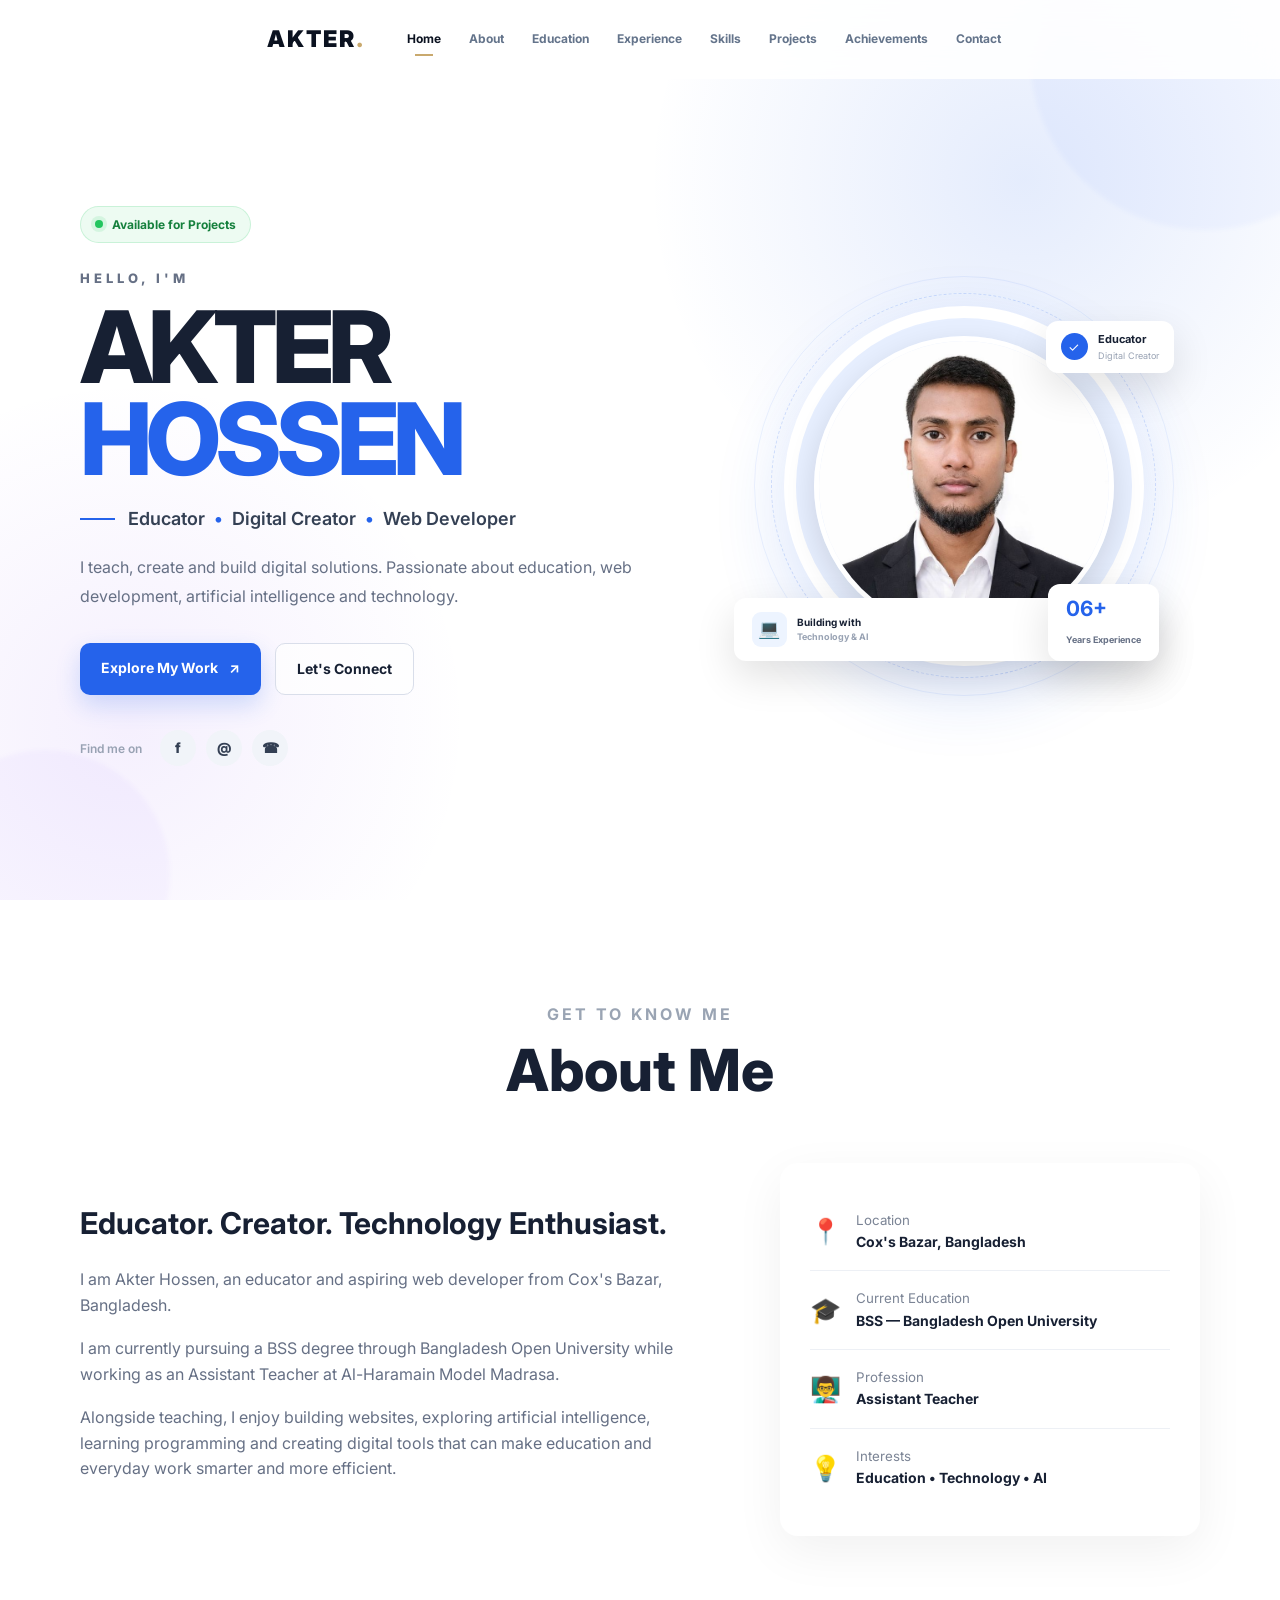
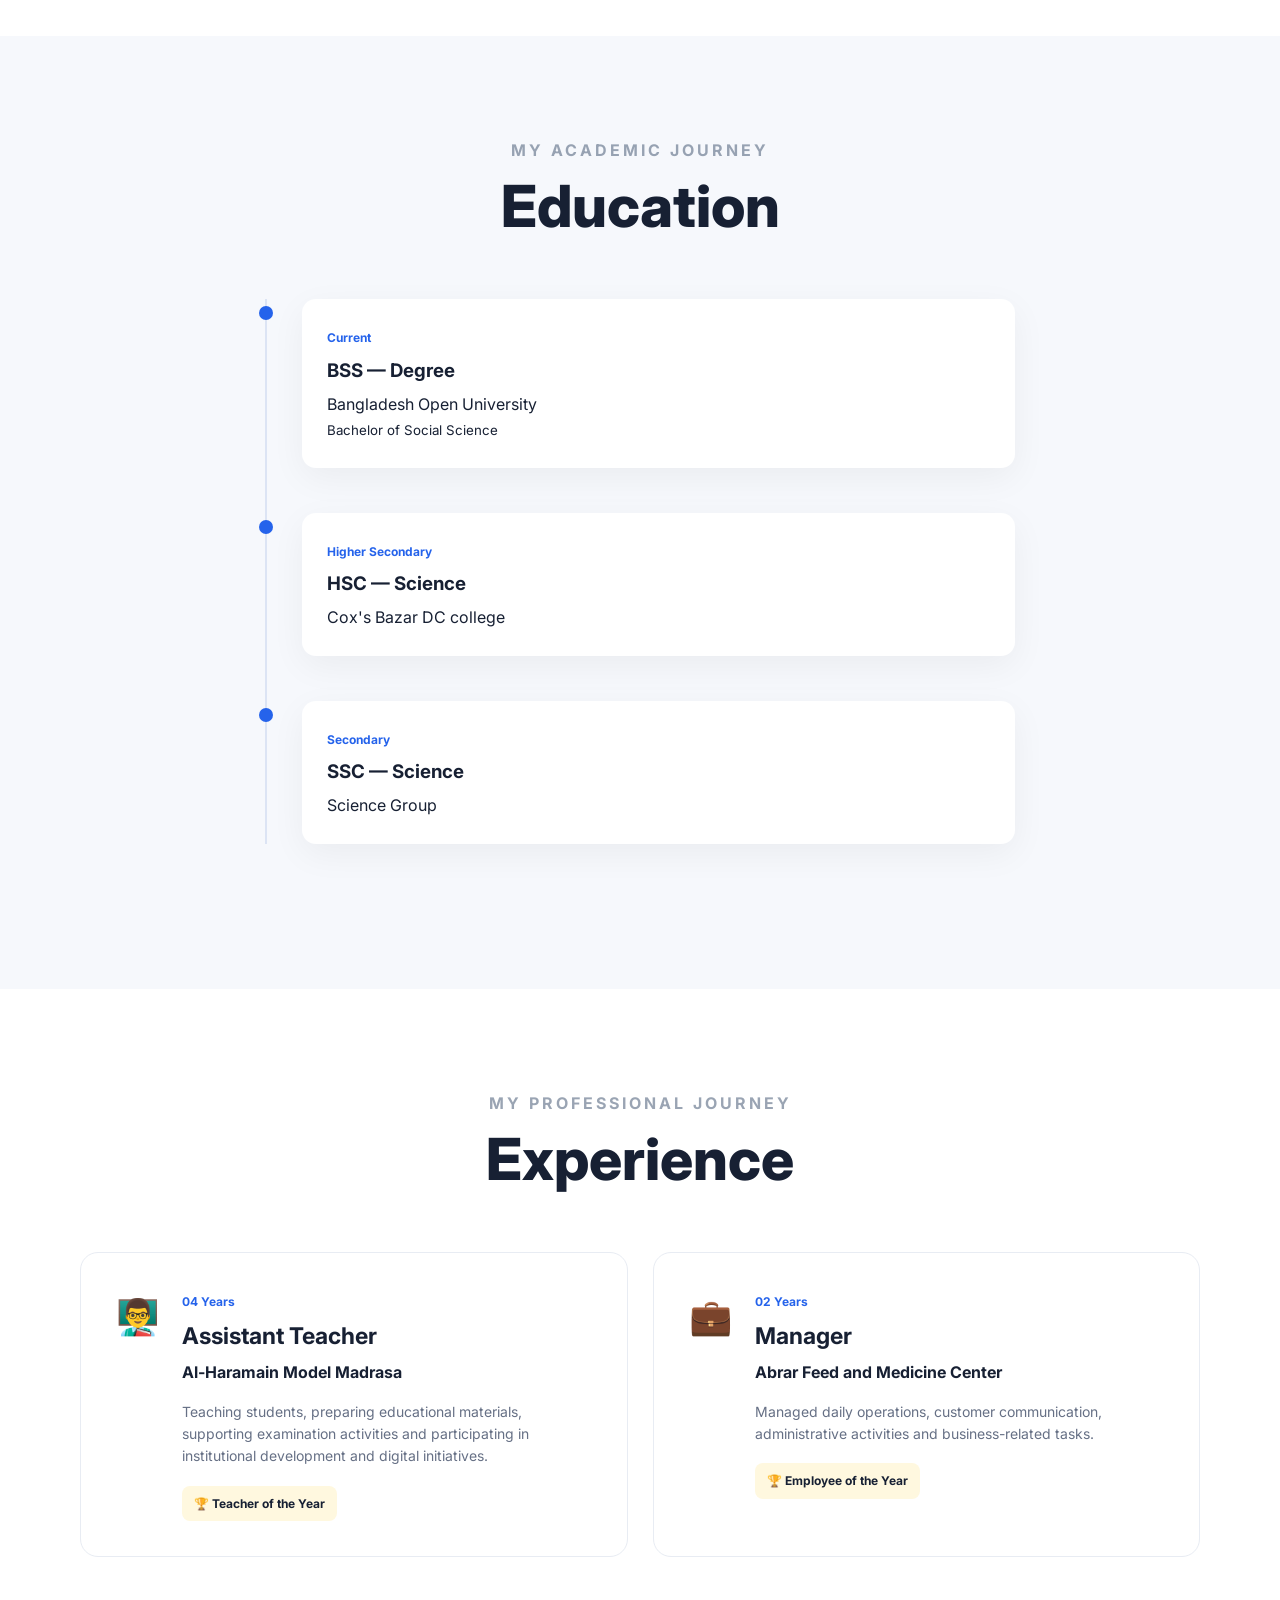
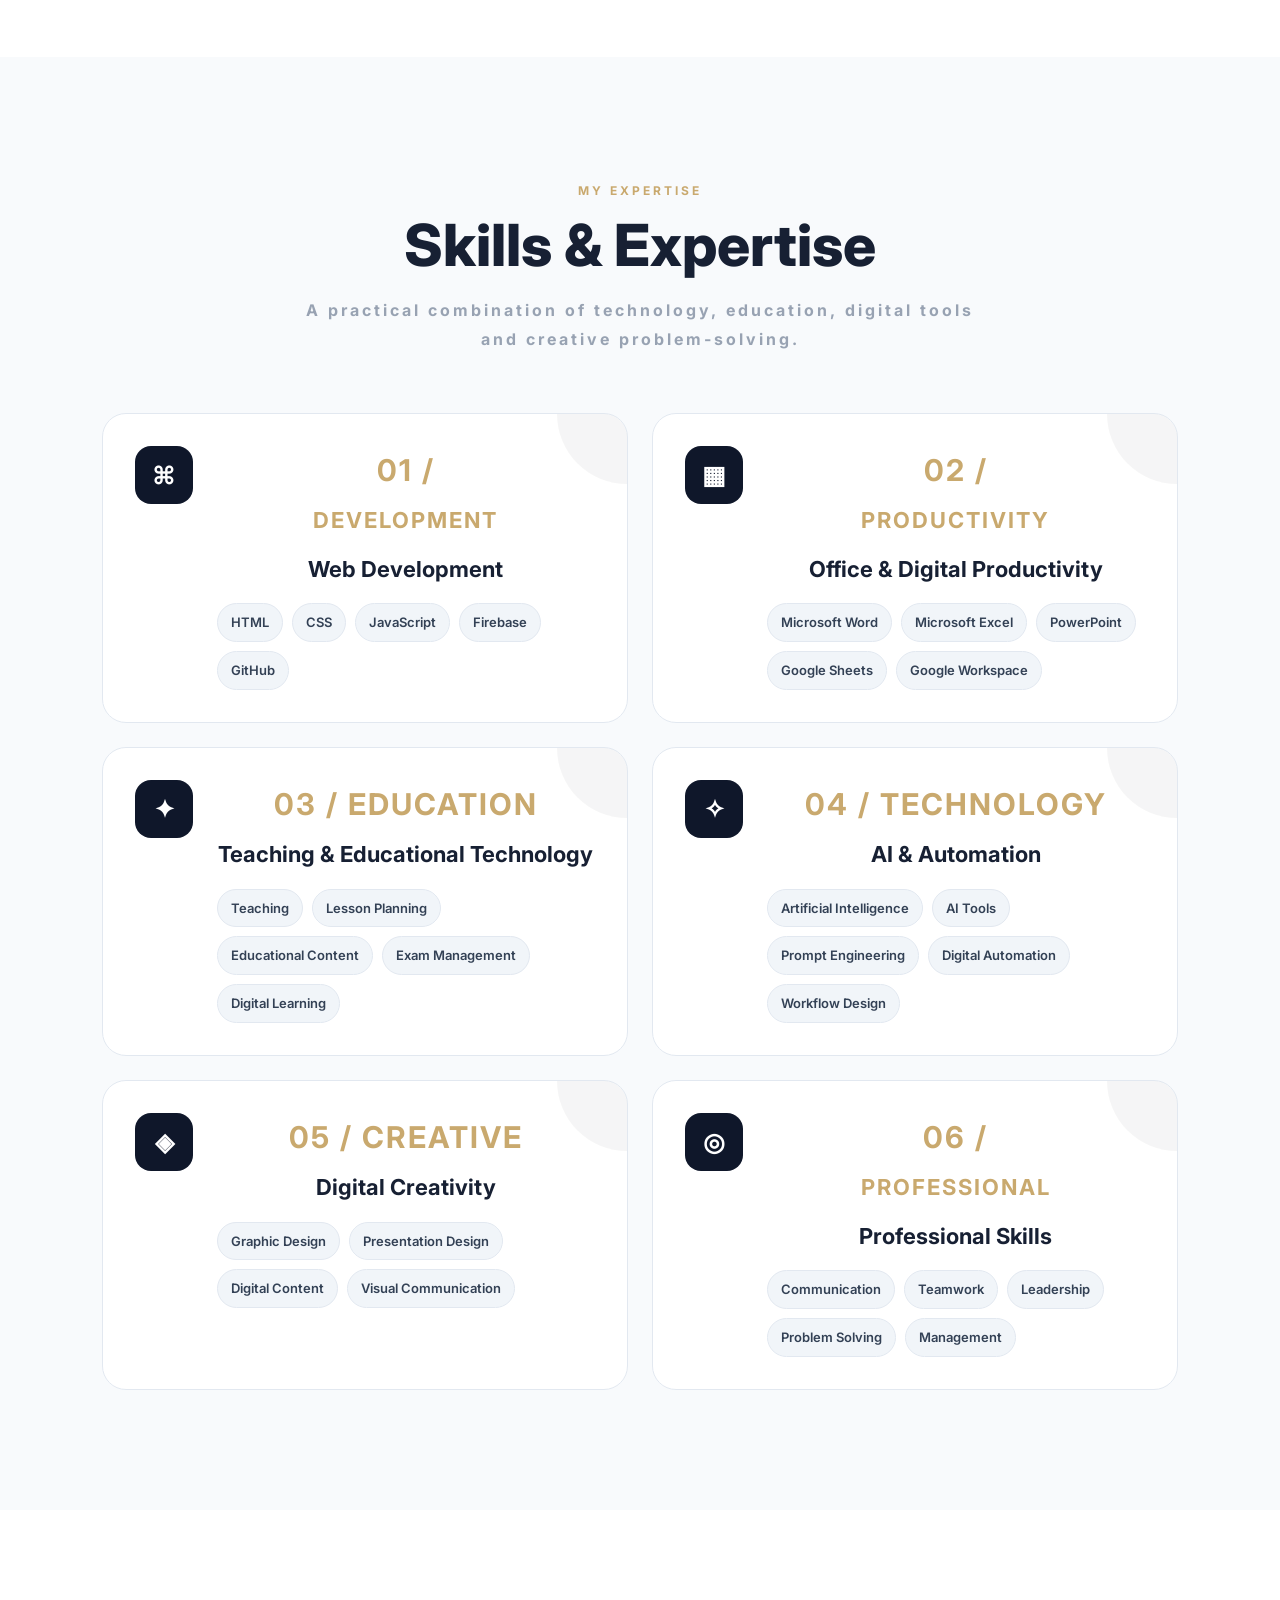
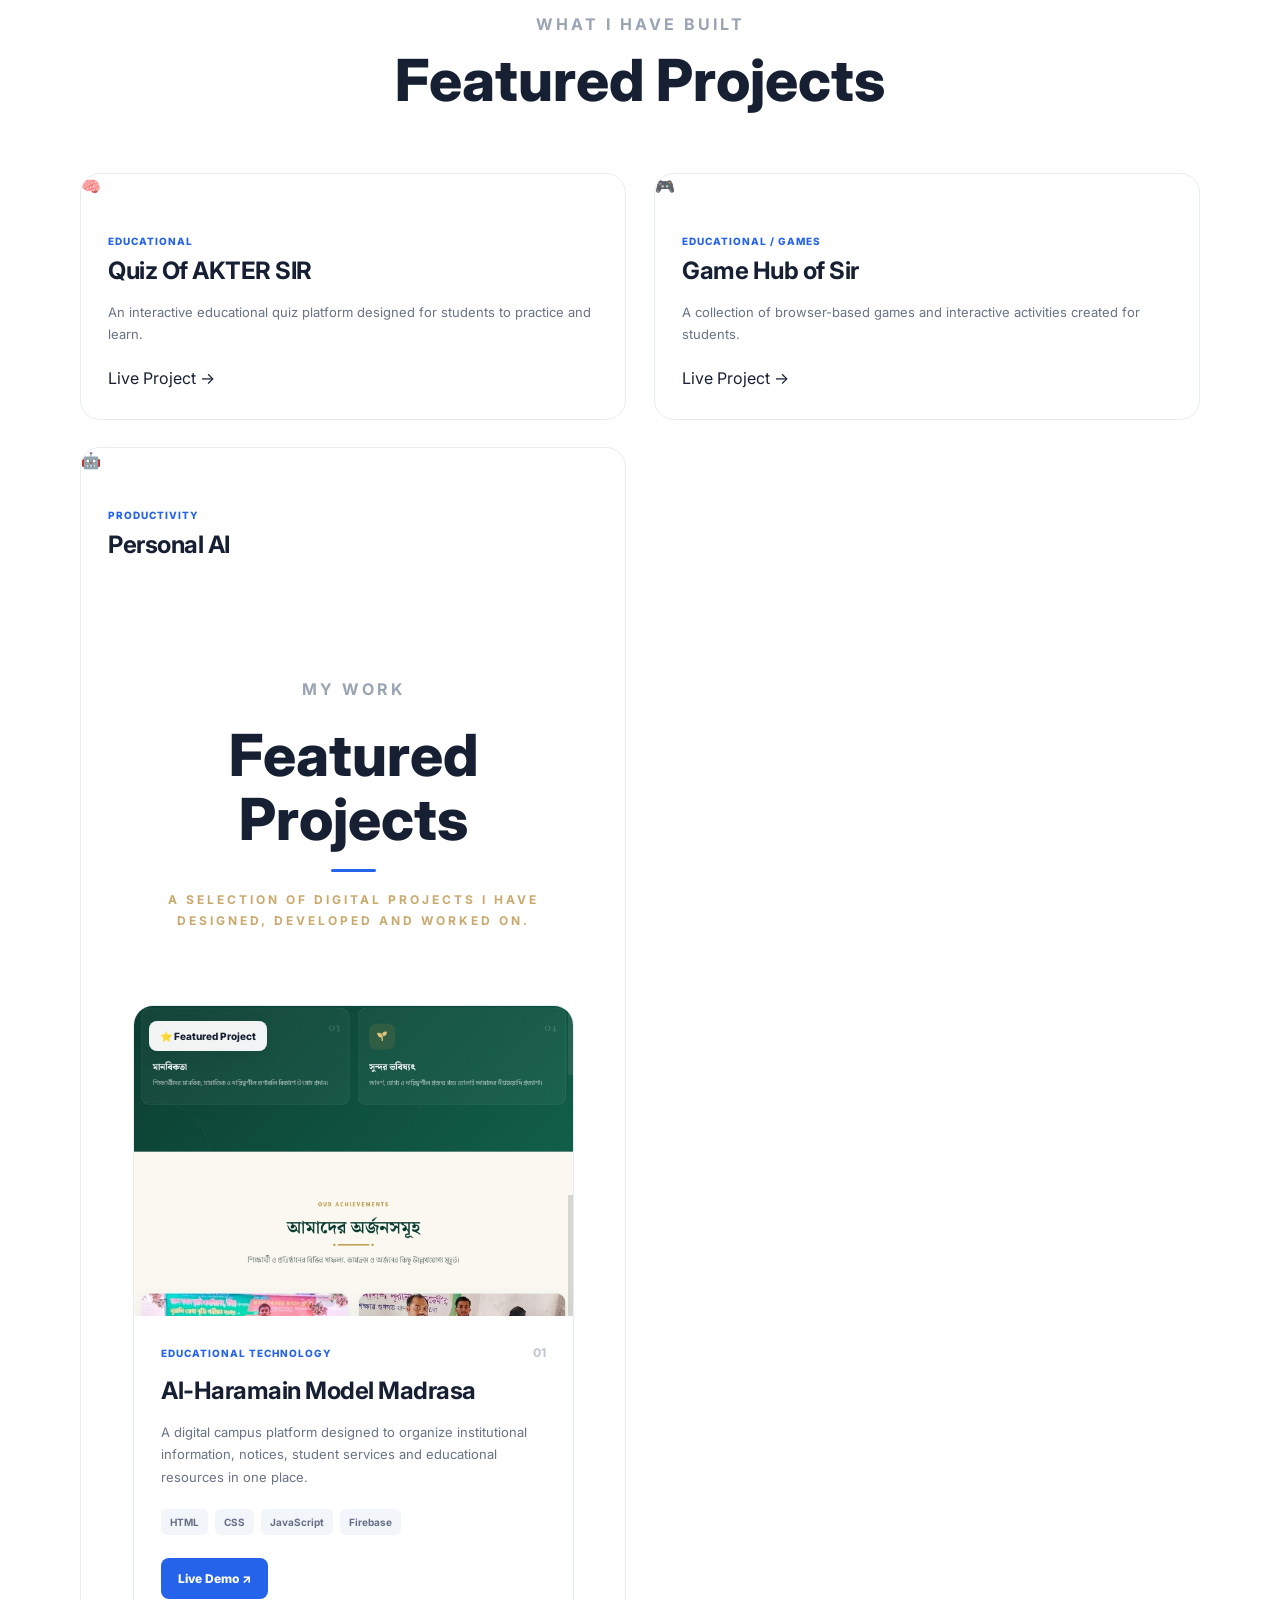
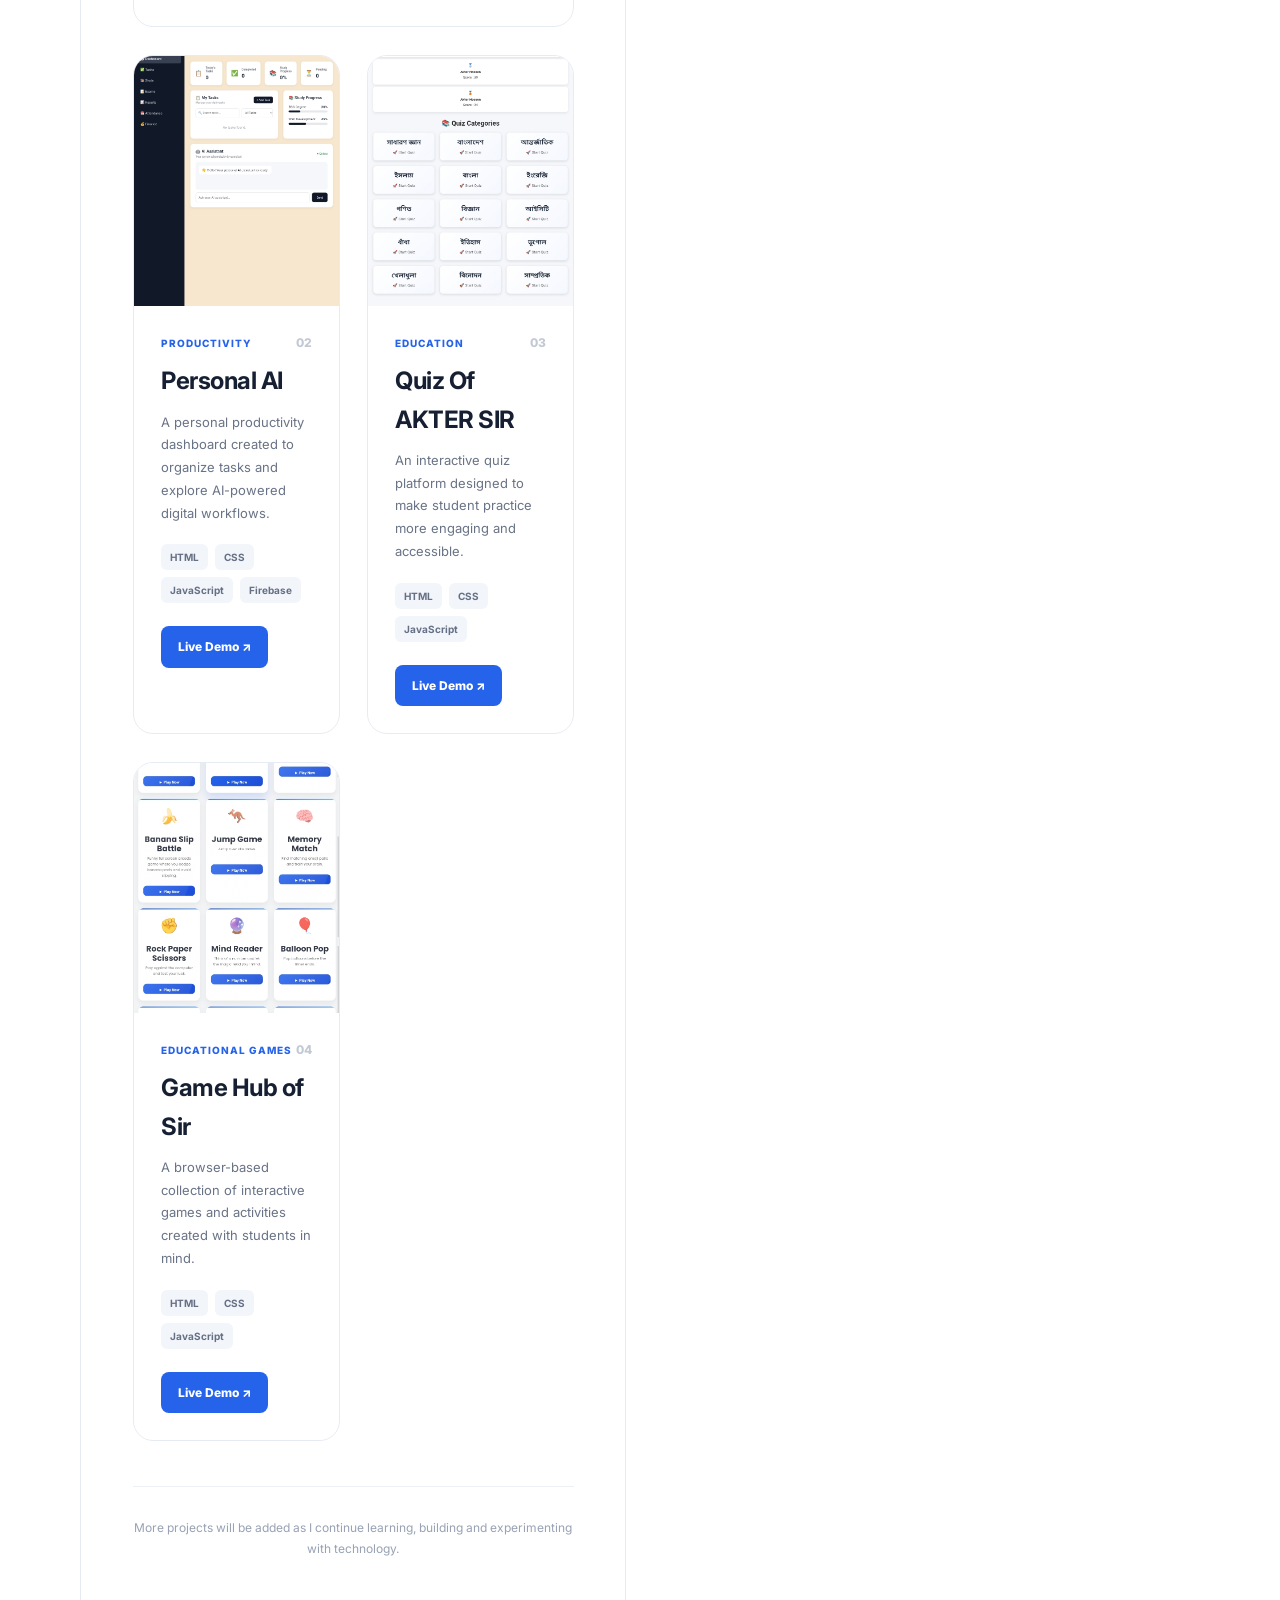
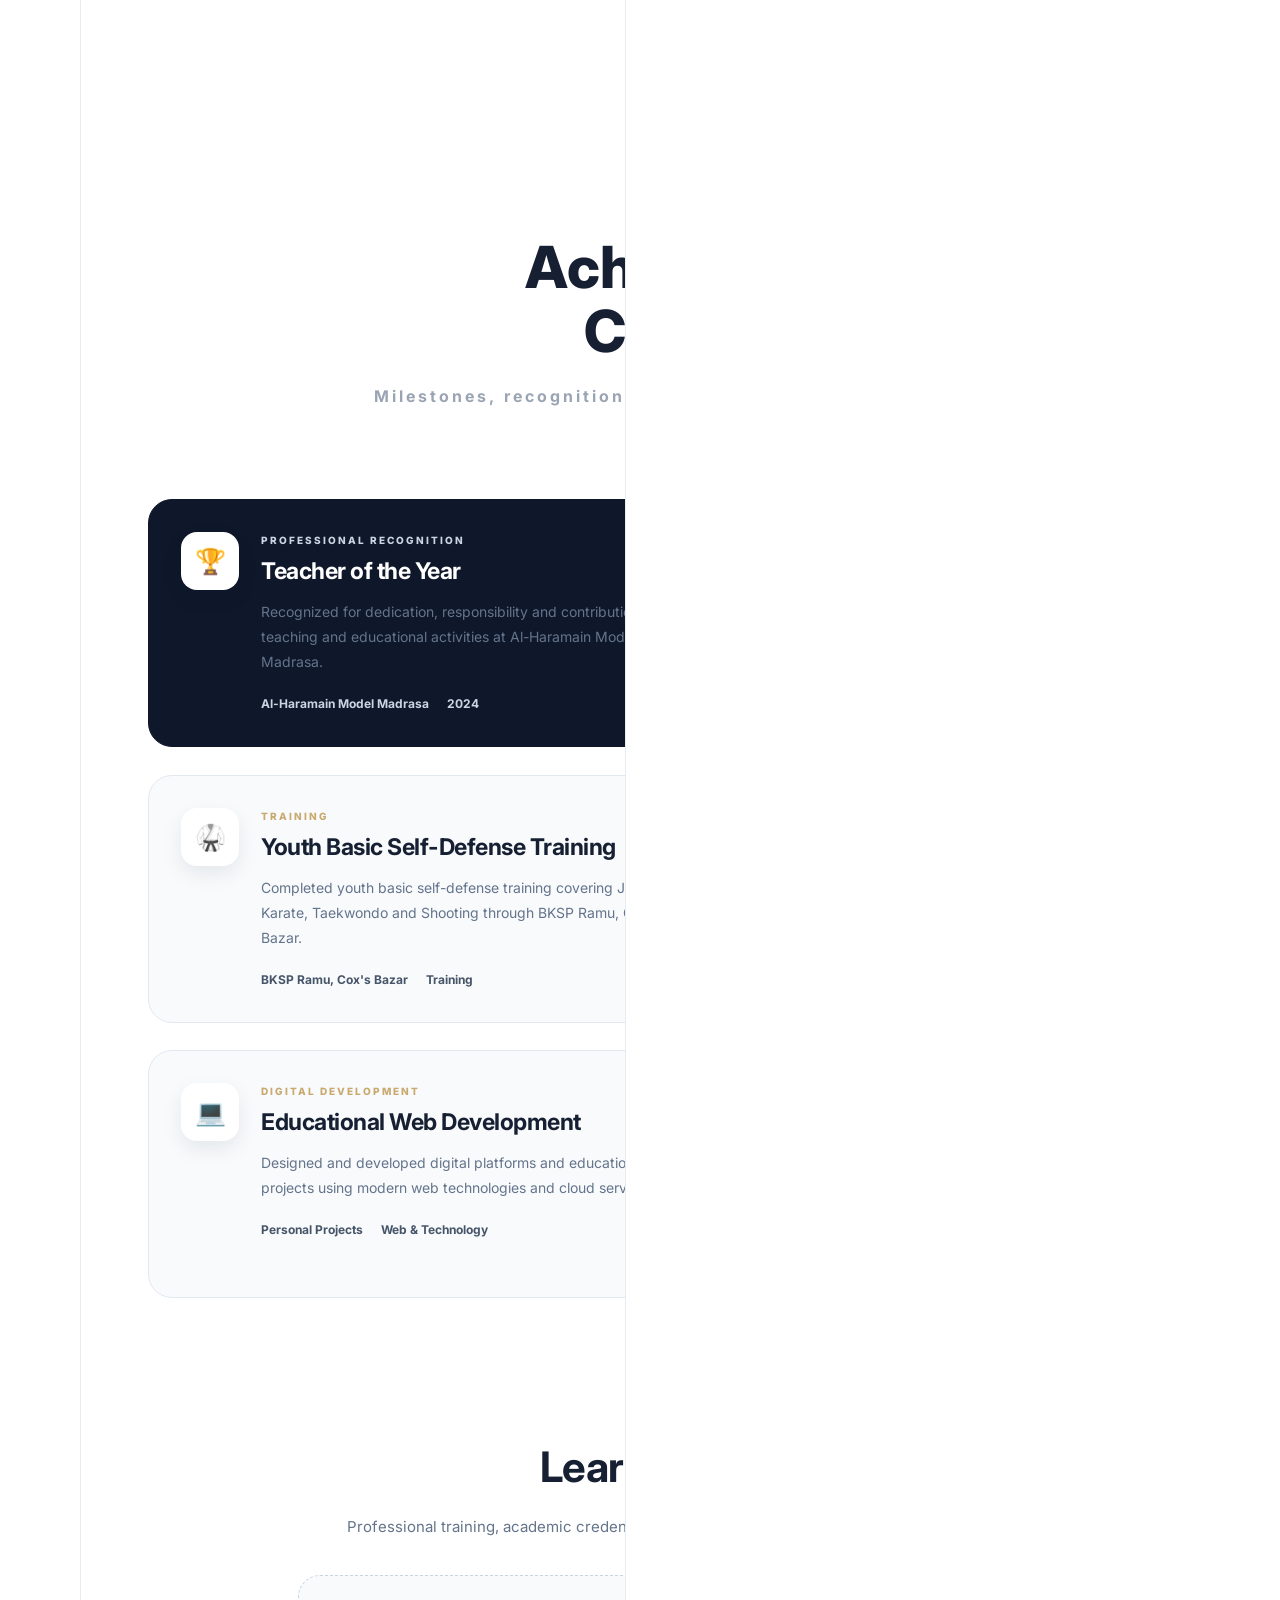
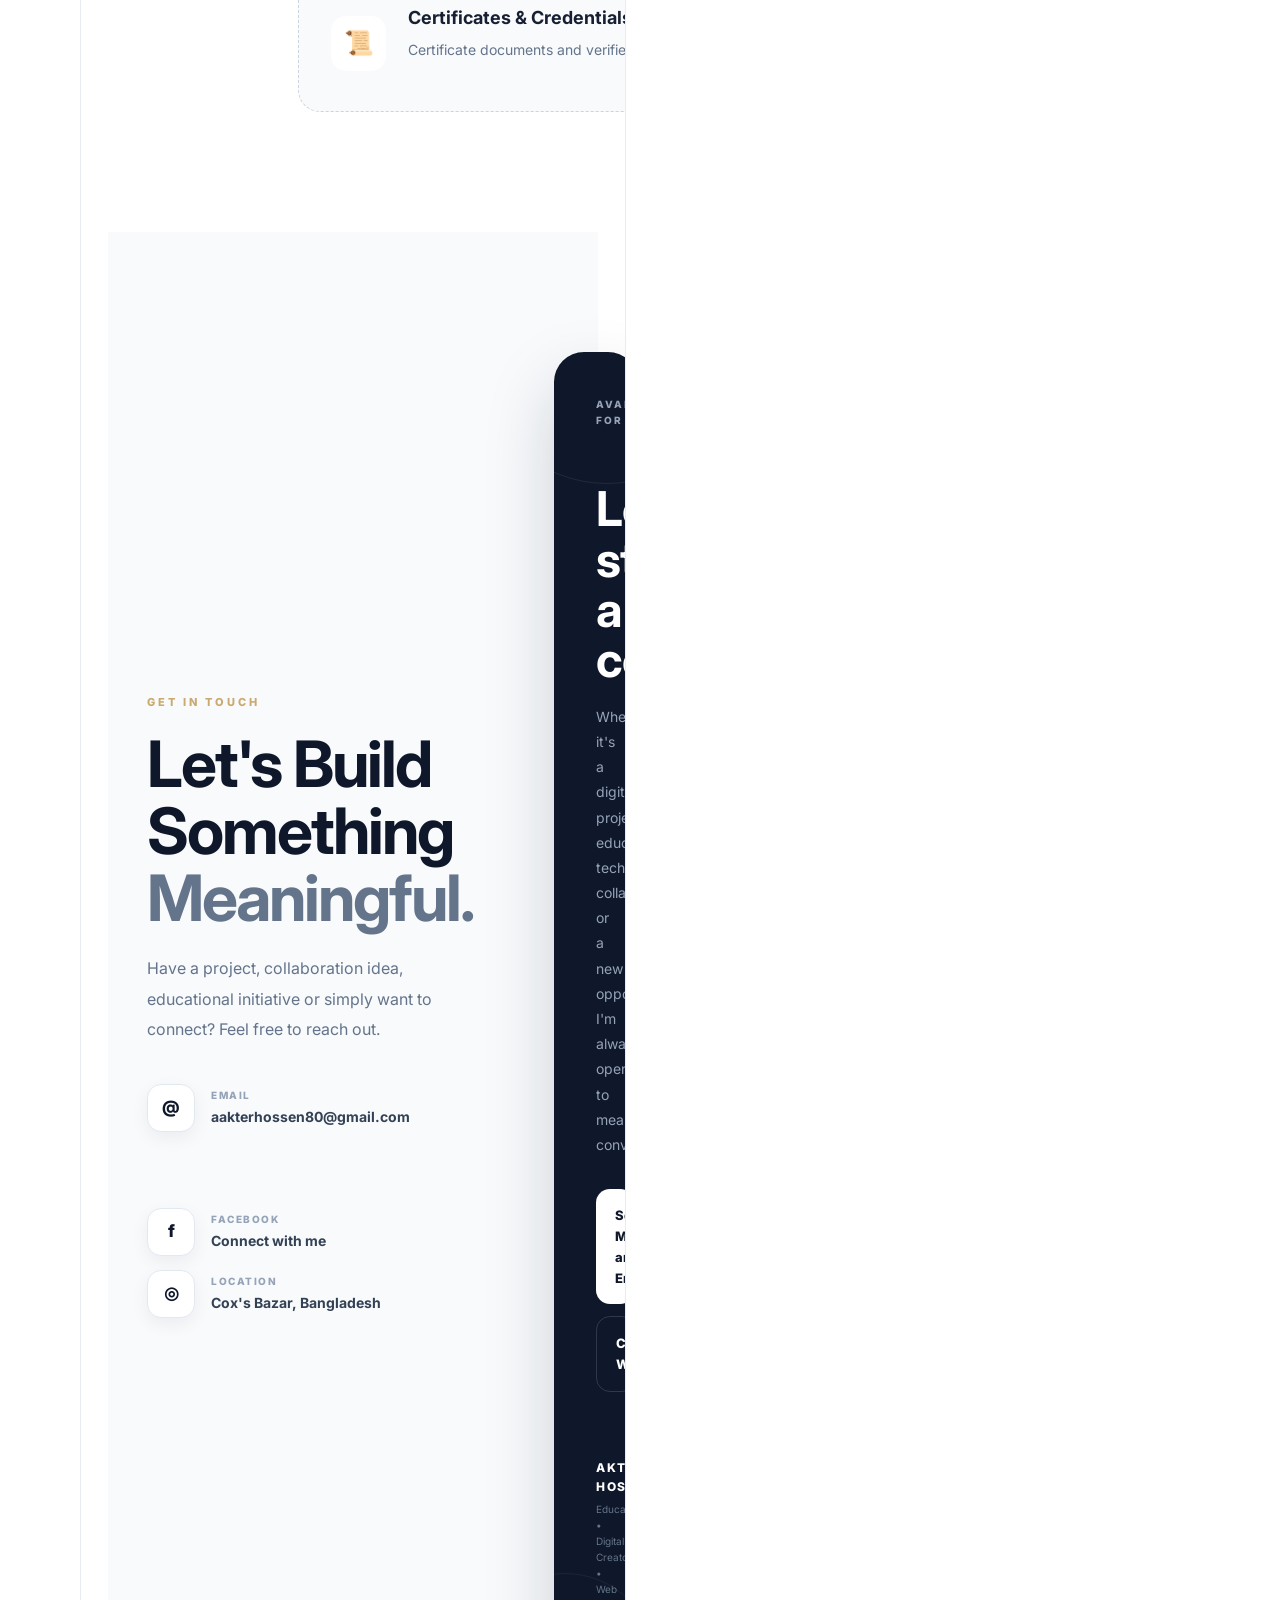
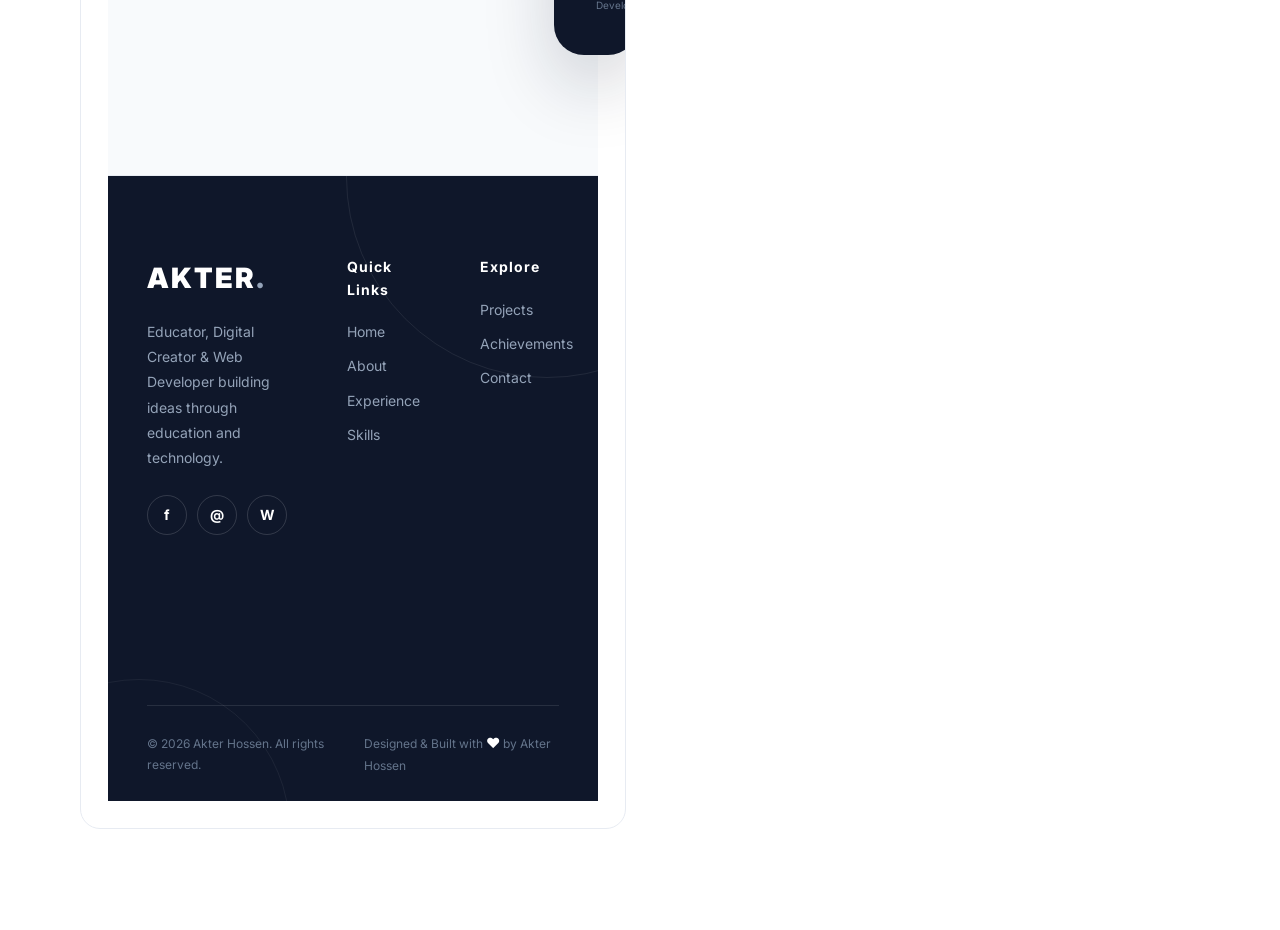
==== commit ab82665b: "Refactor navbar structure and classes in index.html" ====
--- a/index.html
+++ b/index.html
@@ -128,29 +128,67 @@
 </div>
 
     
-<header class="navbar">
-
-    <div class="container nav-container">
-
-        <a href="#home" class="logo">
+<nav class="navbar" id="navbar">
+
+    <div class="nav-container">
+
+        <a href="#home" class="nav-logo">
             AKTER<span>.</span>
         </a>
 
-        <button class="menu-btn" id="menuBtn">
-            ☰
+
+        <button
+            class="menu-toggle"
+            id="menu-toggle"
+            aria-label="Open navigation menu"
+            aria-expanded="false">
+
+            <span></span>
+            <span></span>
+            <span></span>
+
         </button>
 
-        <nav id="navMenu">
-
-            <a href="#home">Home</a>
-            <a href="#about">About</a>
-            <a href="#experience">Experience</a>
-            <a href="#skills">Skills</a>
-            <a href="#projects">Projects</a>
-            <a href="#achievements">Achievements</a>
-            <a href="#contact">Contact</a>
-
-        </nav>
+
+        <div class="nav-menu" id="nav-menu">
+
+            <a href="#home" class="nav-link active">
+                Home
+            </a>
+
+            <a href="#about" class="nav-link">
+                About
+            </a>
+
+            <a href="#education" class="nav-link">
+                Education
+            </a>
+
+            <a href="#experience" class="nav-link">
+                Experience
+            </a>
+
+            <a href="#skills" class="nav-link">
+                Skills
+            </a>
+
+            <a href="#projects" class="nav-link">
+                Projects
+            </a>
+
+            <a href="#achievements" class="nav-link">
+                Achievements
+            </a>
+
+            <a href="#contact" class="nav-link">
+                Contact
+            </a>
+
+        </div>
+
+    </div>
+
+</nav>
 
     </div>
 
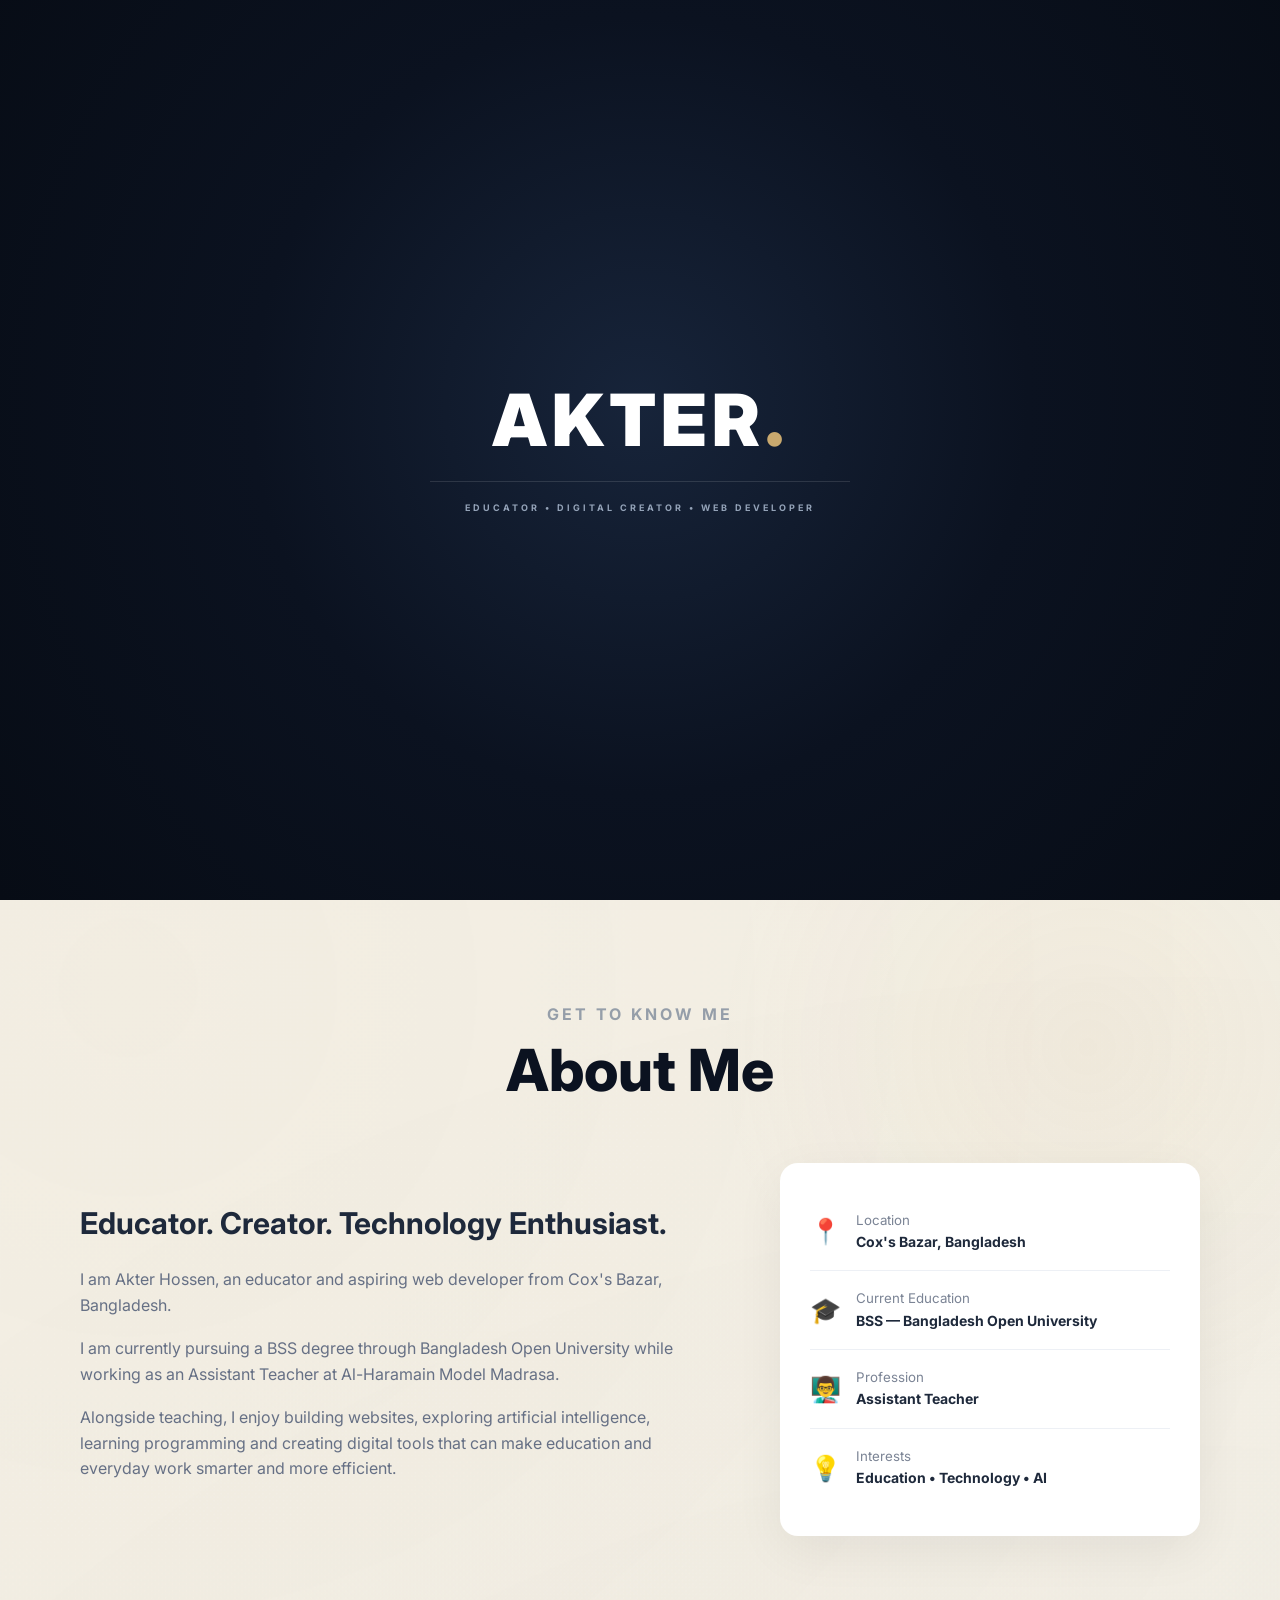
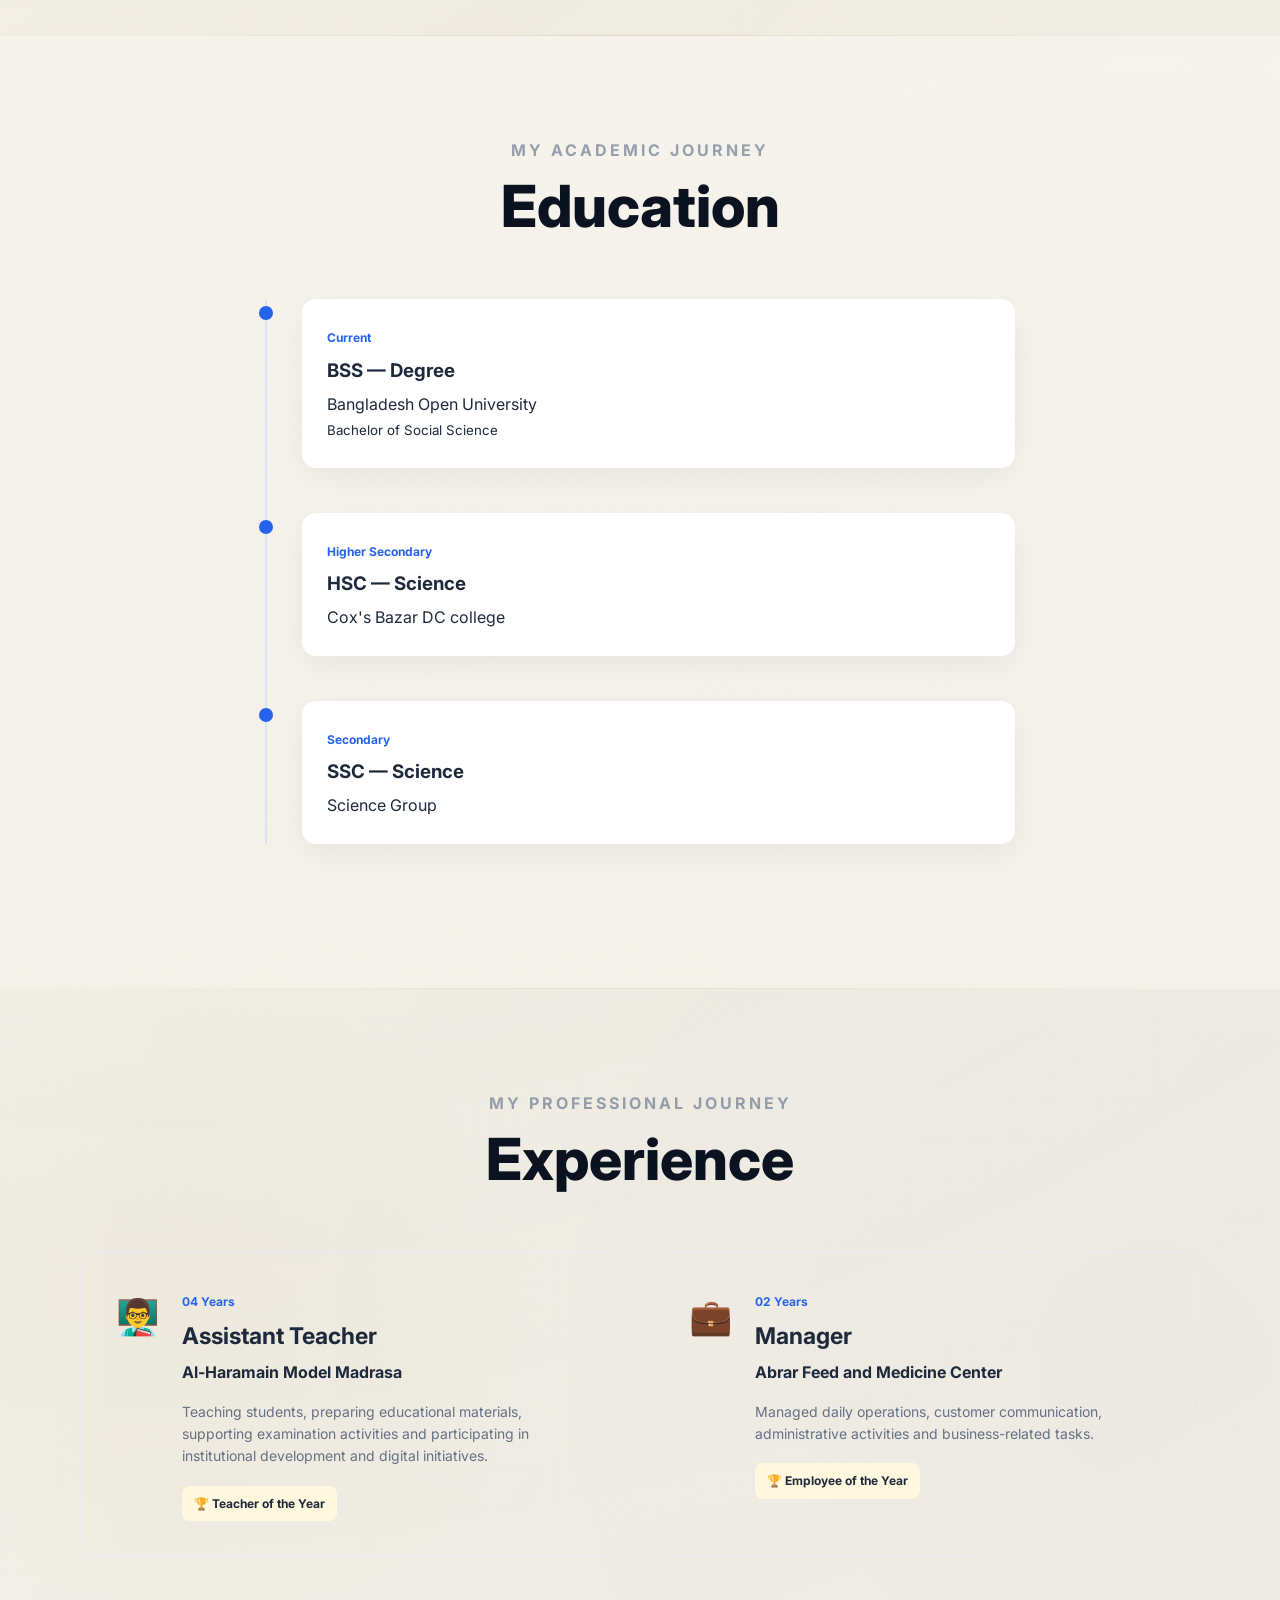
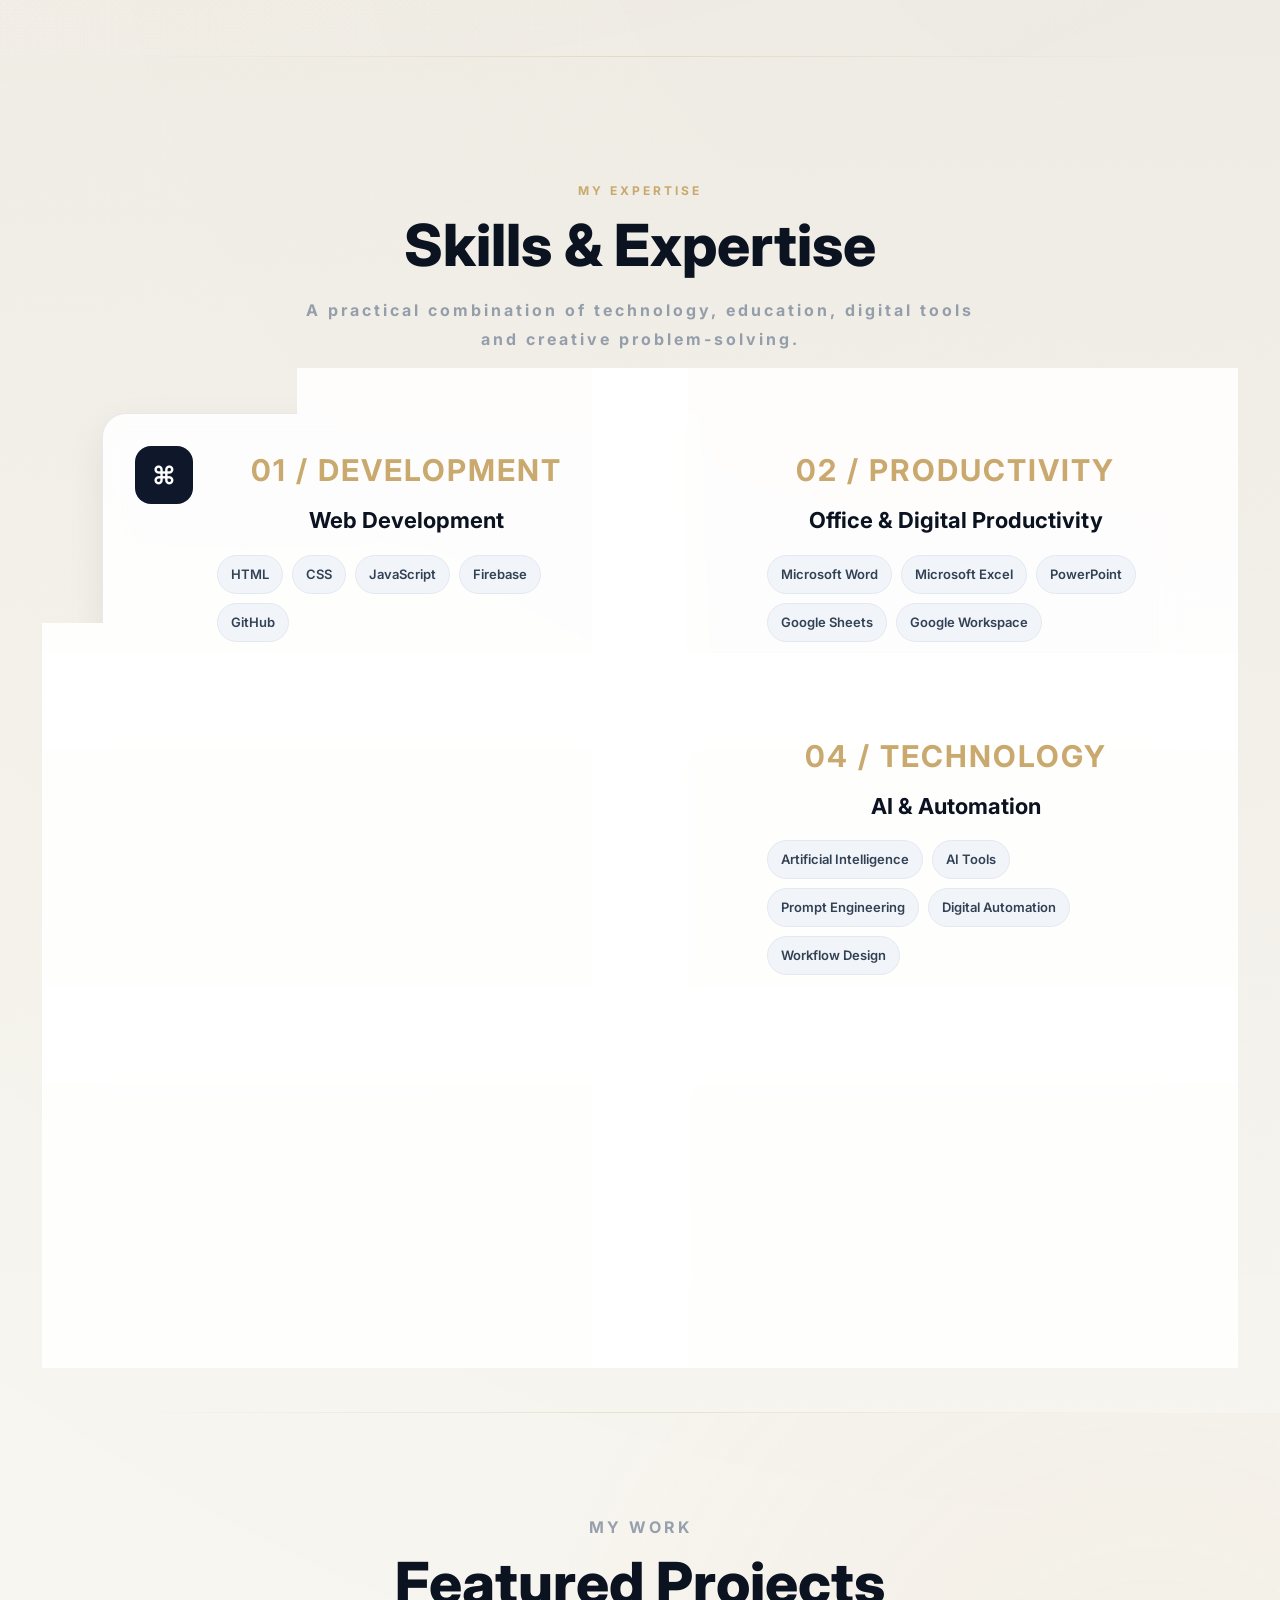
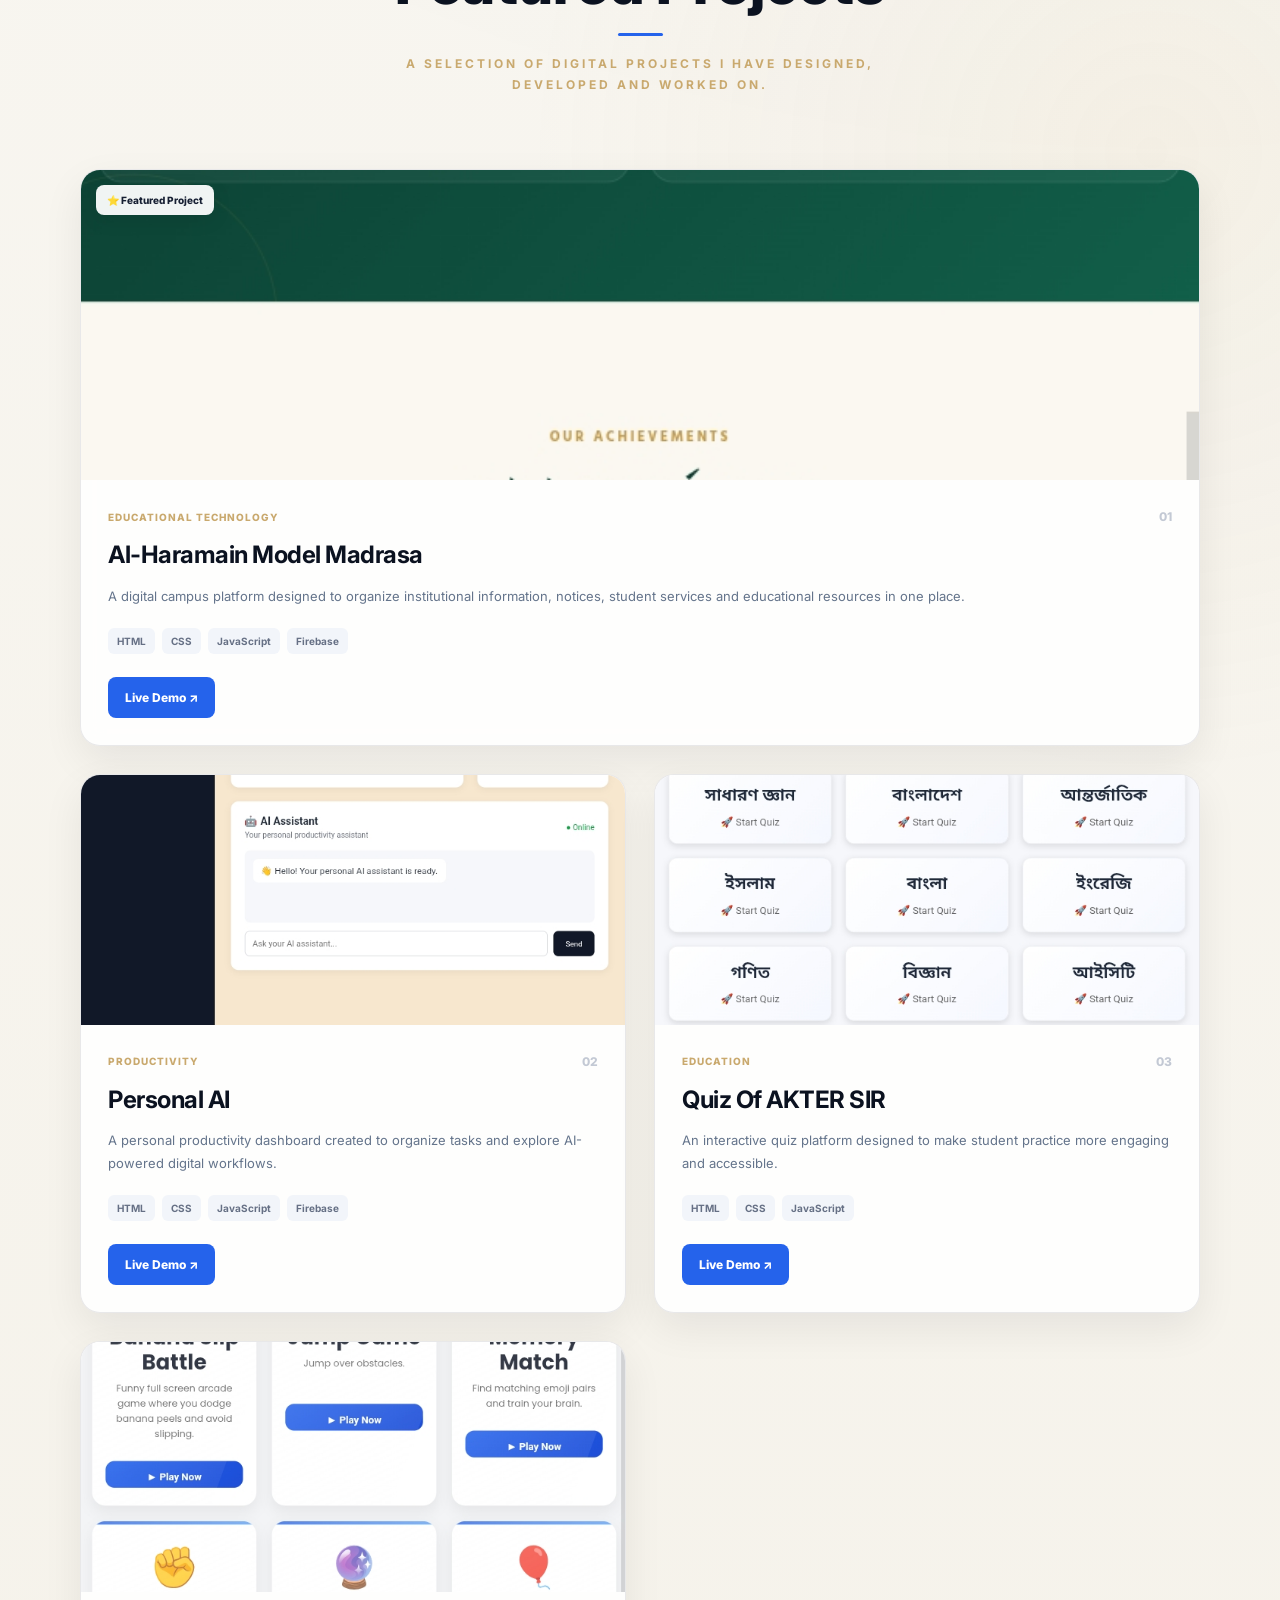
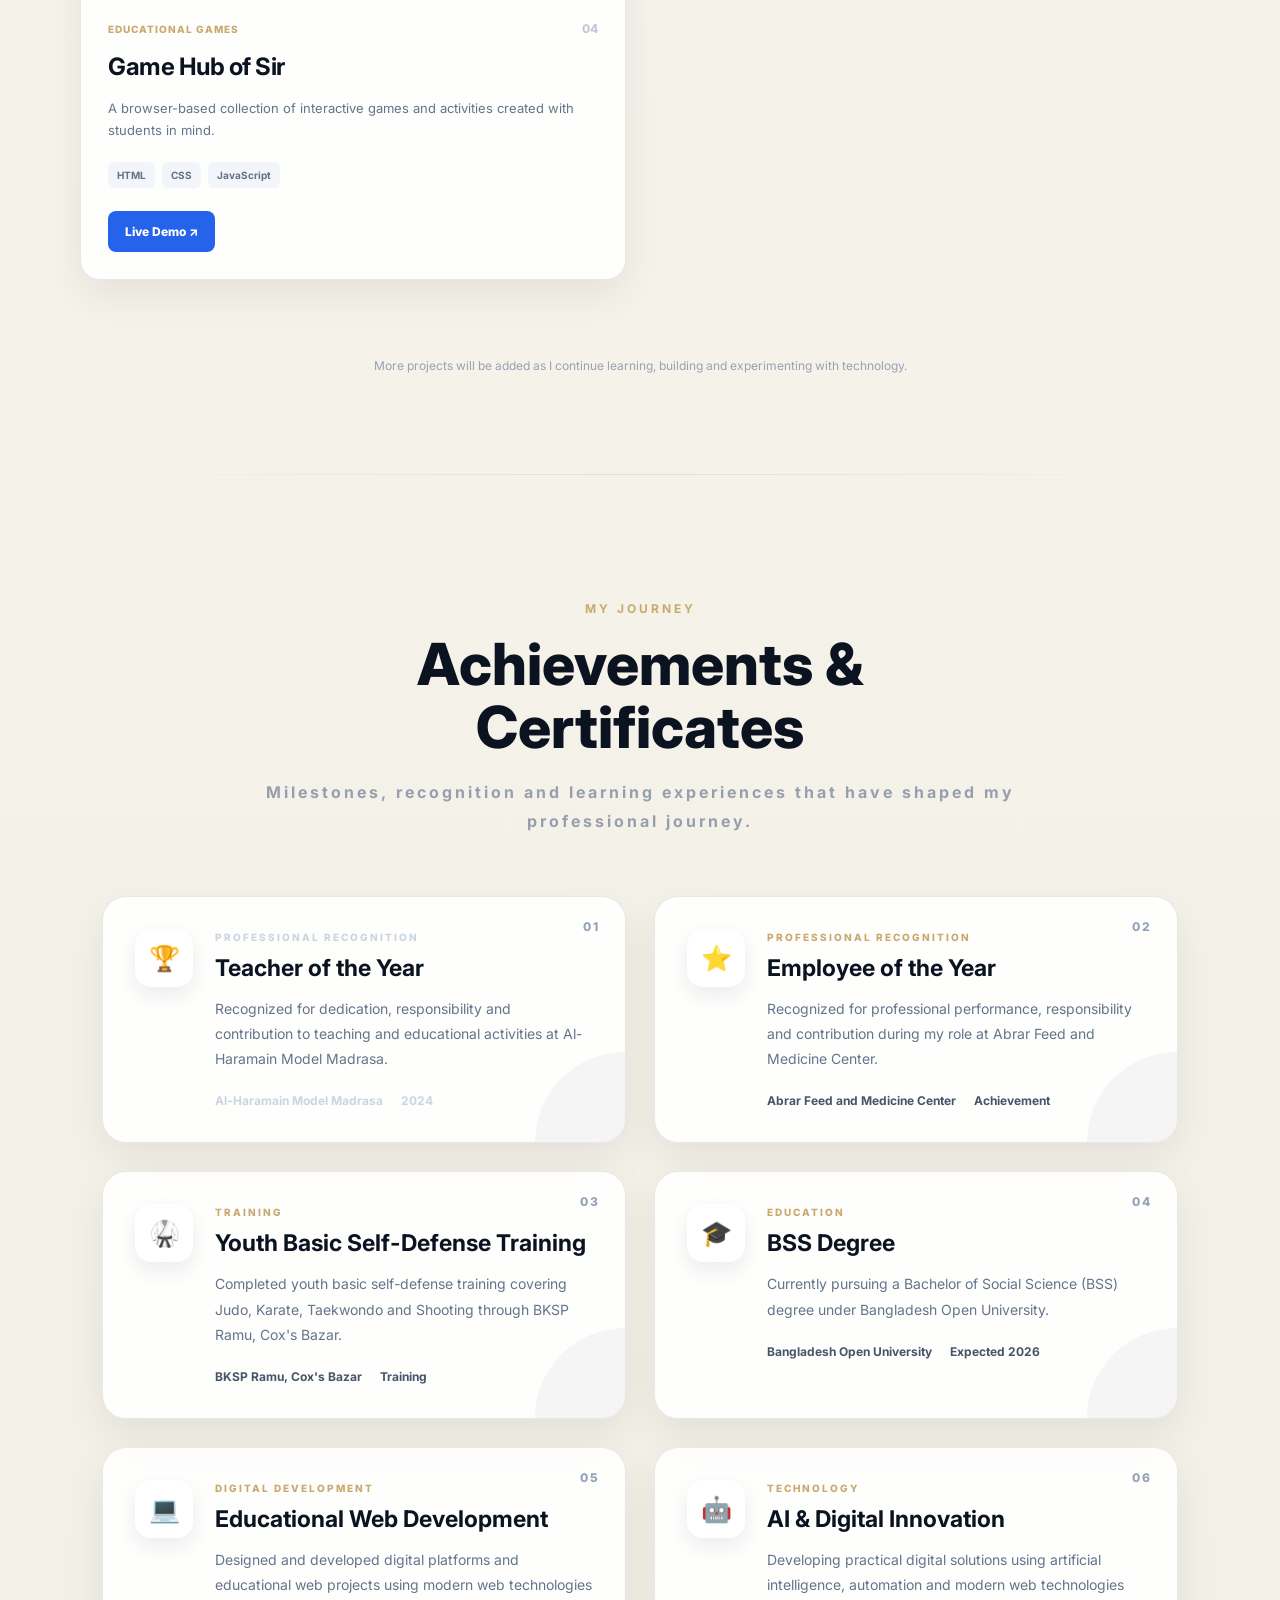
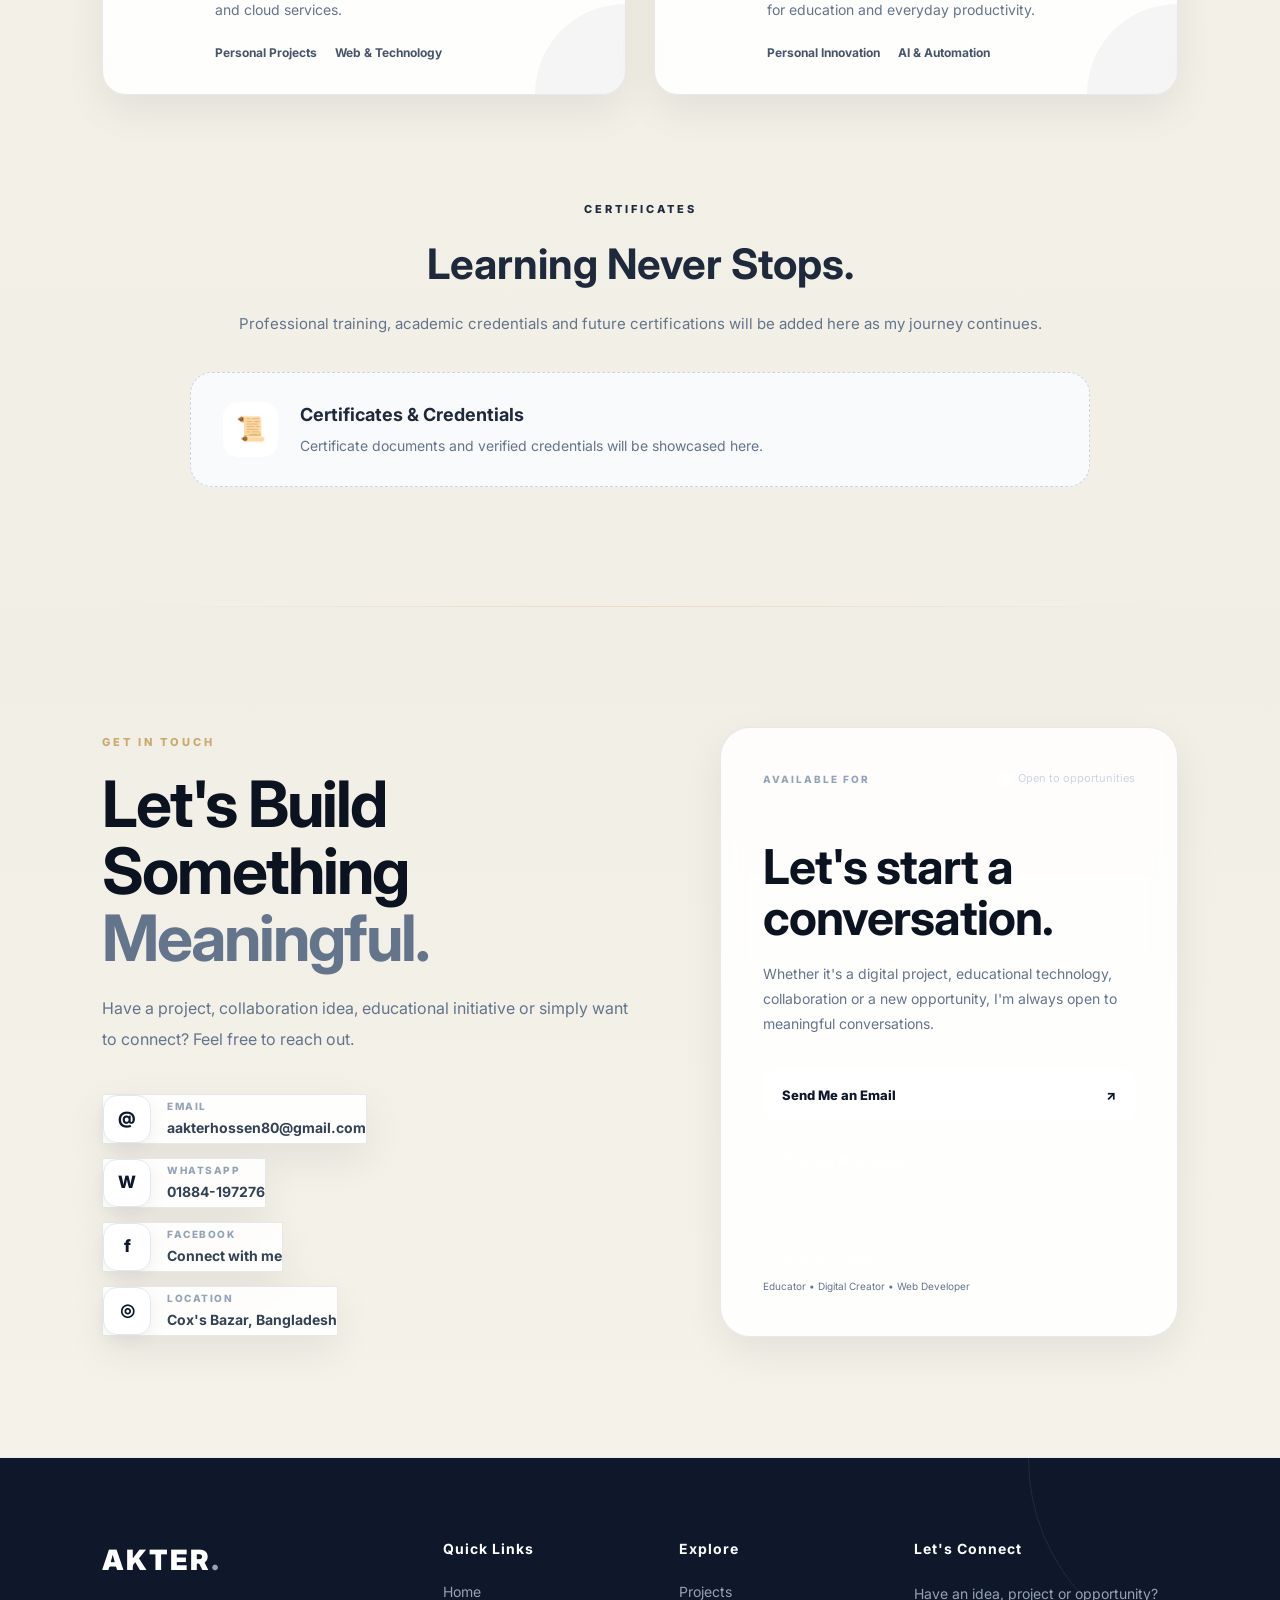
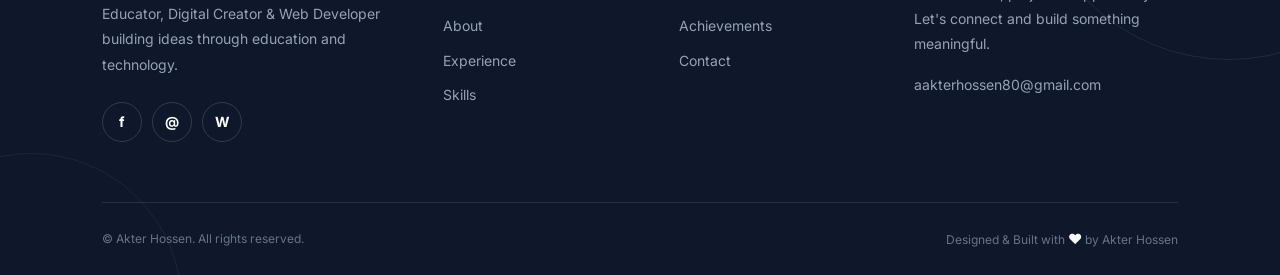
==== commit 919c6cf7: "Update index.html" ====
--- a/index.html
+++ b/index.html
@@ -1,4 +1,3 @@
-
 <!DOCTYPE html>
 <html lang="en">
 <head>
@@ -8,1785 +7,912 @@
     <title>Akter Hossen | Educator & Digital Creator</title>
 
     <meta name="description"
-          content="Official portfolio of Akter Hossen — Educator, Digital Creator and aspiring Web Developer from Cox's Bazar, Bangladesh.">
-
+          content="Official portfolio of Akter Hossen — Educator, Digital Creator and aspiring Web Developer from Cox's Bazar, Bangladesh.[span_0](start_span)[span_0](end_span)">
+
+    <meta name="keywords"
+          content="Akter Hossen, Educator, Digital Creator, Web Developer, Cox's Bazar, Bangladesh, Educational Technology, Web Development">
+
+    <meta name="author"
+          content="Akter Hossen">
+
+    <meta name="robots"
+          content="index, follow">
+
+    <meta name="theme-color"
+          content="#0B1220">
+
+    <!-- Open Graph / Facebook / WhatsApp -->
+    <meta property="og:type" content="website">
+    <meta property="og:title" content="Akter Hossen | Educator • Digital Creator • Web Developer">
+    <meta property="og:description" content="Personal portfolio of Akter Hossen — educator, digital creator and web developer.">
+    <meta property="og:image" content="images/profile.jpg">
+    <meta property="og:url" content="https://hunter09090.github.io/">
+    <meta property="og:site_name" content="Akter Hossen">
+
+    <!-- Twitter / X -->
+    <meta name="twitter:card" content="summary_large_image">
+    <meta name="twitter:title" content="Akter Hossen | Educator • Digital Creator • Web Developer">
+    <meta name="twitter:description" content="Educator, Digital Creator and Web Developer from Cox's Bazar, Bangladesh.">
+    <meta name="twitter:image" content="images/profile.jpg">
+
+    <!-- Favicon -->
+    <link rel="icon" type="image/png" href="images/profile.jpg">
+
+    <!-- Stylesheet -->
     <link rel="stylesheet" href="style.css">
 
     <!-- Google Font -->
     <link rel="preconnect" href="https://fonts.googleapis.com">
     <link rel="preconnect" href="https://fonts.gstatic.com" crossorigin>
     <link href="https://fonts.googleapis.com/css2?family=Inter:wght@400;500;600;700;800&display=swap" rel="stylesheet">
-<!-- =====================================================
-     PREMIUM SEO & SOCIAL META
-===================================================== -->
-
-<meta name="description"
-      content="Akter Hossen — Educator, Digital Creator and Web Developer from Cox's Bazar, Bangladesh. Explore my work, projects, skills and professional journey.">
-
-<meta name="keywords"
-      content="Akter Hossen, Educator, Digital Creator, Web Developer, Cox's Bazar, Bangladesh, Educational Technology, Web Development">
-
-<meta name="author"
-      content="Akter Hossen">
-
-<meta name="robots"
-      content="index, follow">
-
-<meta name="theme-color"
-      content="#0B1220">
-
-
-<!-- Open Graph / Facebook / WhatsApp -->
-
-<meta property="og:type"
-      content="website">
-
-<meta property="og:title"
-      content="Akter Hossen | Educator • Digital Creator • Web Developer">
-
-<meta property="og:description"
-      content="Personal portfolio of Akter Hossen — educator, digital creator and web developer.">
-
-<meta property="og:image"
-      content="images/profile.jpg">
-
-<meta property="og:url"
-      content="https://hunter09090.github.io/">
-
-<meta property="og:site_name"
-      content="Akter Hossen">
-
-
-<!-- Twitter / X -->
-
-<meta name="twitter:card"
-      content="summary_large_image">
-
-<meta name="twitter:title"
-      content="Akter Hossen | Educator • Digital Creator • Web Developer">
-
-<meta name="twitter:description"
-      content="Educator, Digital Creator and Web Developer from Cox's Bazar, Bangladesh.">
-
-<meta name="twitter:image"
-      content="images/profile.jpg">
-
-
-<!-- Favicon -->
-
-<link rel="icon"
-      type="image/png"
-      href="images/profile.jpg">
-
 </head>
 
 <body>
-<!-- ================= PREMIUM PAGE LOADER ================= 
-
+
+<!-- ================= PREMIUM PAGE LOADER ================= -->
 <div id="page-loader">
-
     <div class="loader-content">
-
         <div class="loader-logo">
             AKTER<span>.</span>
         </div>
-
         <div class="loader-line">
             <span></span>
         </div>
-
         <p>
             EDUCATOR • DIGITAL CREATOR • WEB DEVELOPER
         </p>
-
     </div>
-
-</div>-->
+</div>
+
 <!-- ================= NAVBAR ================= -->
-<!-- =====================================================
-     PREMIUM PAGE LOADER
-===================================================== -->
-
-<div id="page-loader">
-
-    <div class="loader-content">
-
-        <div class="loader-logo">
-            AKTER<span>.</span>
-        </div>
-
-        <div class="loader-line">
-            <span></span>
-        </div>
-
-        <p>
-            EDUCATOR • DIGITAL CREATOR • WEB DEVELOPER
-        </p>
-
-    </div>
-
-</div>
-
-    
 <nav class="navbar" id="navbar">
-
     <div class="nav-container">
-
         <a href="#home" class="nav-logo">
             AKTER<span>.</span>
         </a>
-
 
         <button
             class="menu-toggle"
             id="menu-toggle"
             aria-label="Open navigation menu"
             aria-expanded="false">
-
             <span></span>
             <span></span>
             <span></span>
-
         </button>
 
-
         <div class="nav-menu" id="nav-menu">
-
-            <a href="#home" class="nav-link active">
-                Home
-            </a>
-
-            <a href="#about" class="nav-link">
-                About
-            </a>
-
-            <a href="#education" class="nav-link">
-                Education
-            </a>
-
-            <a href="#experience" class="nav-link">
-                Experience
-            </a>
-
-            <a href="#skills" class="nav-link">
-                Skills
-            </a>
-
-            <a href="#projects" class="nav-link">
-                Projects
-            </a>
-
-            <a href="#achievements" class="nav-link">
-                Achievements
-            </a>
-
-            <a href="#contact" class="nav-link">
-                Contact
-            </a>
-
-        </div>
-
+            <a href="#home" class="nav-link active">Home</a>
+            <a href="#about" class="nav-link">About</a>
+            <a href="#education" class="nav-link">Education</a>
+            <a href="#experience" class="nav-link">Experience</a>
+            <a href="#skills" class="nav-link">Skills</a>
+            <a href="#projects" class="nav-link">Projects</a>
+            <a href="#achievements" class="nav-link">Achievements</a>
+            <a href="#contact" class="nav-link">Contact</a>
+        </div>
     </div>
-
 </nav>
 
-    </div>
-
-</header>
-
-
-<!-- ================= HERO ================= -->
-<!-- ================= HERO ================= -->
-
-<section id="home" class="hero">
-
-    <div class="hero-background-shape shape-one"></div>
-    <div class="hero-background-shape shape-two"></div>
-
-    <div class="container hero-content">
-
-        <!-- LEFT SIDE -->
-
-        <div class="hero-text">
-
-            <div class="status-badge">
-                <span class="status-dot"></span>
-                Available for Projects
-            </div>
-
-            <p class="small-title">
-                HELLO, I'M
+<main>
+
+    <!-- ================= HERO ================= -->
+    <section id="home" class="hero">
+        <div class="hero-background-shape shape-one"></div>
+        <div class="hero-background-shape shape-two"></div>
+
+        <div class="container hero-content">
+            <!-- LEFT SIDE -->
+            <div class="hero-text">
+                <div class="status-badge">
+                    <span class="status-dot"></span>
+                    Available for Projects
+                </div>
+
+                <p class="small-title">HELLO, I'M</p>
+
+                <h1>
+                    AKTER
+                    <span>HOSSEN</span>
+                </h1>
+
+                <div class="professional-title">
+                    <span class="title-line"></span>
+                    <h2>
+                        Educator
+                        <span>•</span>
+                        Digital Creator
+                        <span>•</span>
+                        Web Developer
+                    </h2>
+                </div>
+
+                <p class="hero-description">
+                    I teach, create and build digital solutions.
+                    Passionate about education, web development,
+                    artificial intelligence and technology.
+                </p>
+
+                <!-- BUTTONS -->
+                <div class="hero-buttons">
+                    <a href="#projects" class="btn primary-btn">
+                        Explore My Work
+                        <span>↗</span>
+                    </a>
+                    <a href="#contact" class="btn secondary-btn">
+                        Let's Connect
+                    </a>
+                </div>
+
+                <!-- SOCIAL LINKS -->
+                <div class="social-area">
+                    <span class="social-label">Find me on</span>
+                    <div class="social-links">
+                        <a href="https://www.facebook.com/ahr110" target="_blank" aria-label="Facebook">f</a>
+                        <a href="mailto:aakterhossen80@gmail.com" aria-label="Email">@</a>
+                        <a href="https://wa.me/8801884197276" target="_blank" aria-label="WhatsApp">☎</a>
+                    </div>
+                </div>
+            </div>
+
+            <!-- RIGHT SIDE -->
+            <div class="hero-image">
+                <div class="profile-wrapper">
+                    <!-- Animated Rings -->
+                    <div class="animated-ring ring-one"></div>
+                    <div class="animated-ring ring-two"></div>
+                    <div class="animated-ring ring-three"></div>
+
+                    <!-- Profile -->
+                    <div class="profile-circle">
+                        <img src="profile.jpg" alt="Akter Hossen" class="profile-photo">
+                    </div>
+
+                    <!-- Verified-style Badge -->
+                    <div class="profile-badge">
+                        <span>✓</span>
+                        <div>
+                            <strong>Educator</strong>
+                            <small>Digital Creator</small>
+                        </div>
+                    </div>
+
+                    <!-- Floating Technology Badge -->
+                    <div class="floating-card tech-card">
+                        <span class="tech-icon">💻</span>
+                        <div>
+                            <strong>Building with</strong>
+                            <small>Technology & AI</small>
+                        </div>
+                    </div>
+
+                    <!-- Floating Experience Badge -->
+                    <div class="floating-card experience-badge">
+                        <strong>06+</strong>
+                        <span>Years Experience</span>
+                    </div>
+                </div>
+            </div>
+        </div>
+    </section>
+
+    <!-- ================= ABOUT ================= -->
+    <section id="about" class="section">
+        <div class="container">
+            <div class="section-heading">
+                <p>GET TO KNOW ME</p>
+                <h2>About Me</h2>
+            </div>
+
+            <div class="about-grid">
+                <div class="about-text">
+                    <h3>Educator. Creator. Technology Enthusiast.</h3>
+                    <p>
+                        I am Akter Hossen, an educator and aspiring web developer
+                        from Cox's Bazar, Bangladesh.
+                    </p>
+                    <p>
+                        I am currently pursuing a BSS degree through Bangladesh Open
+                        University while working as an Assistant Teacher at
+                        Al-Haramain Model Madrasa.
+                    </p>
+                    <p>
+                        Alongside teaching, I enjoy building websites, exploring
+                        artificial intelligence, learning programming and creating
+                        digital tools that can make education and everyday work
+                        smarter and more efficient.
+                    </p>
+                </div>
+
+                <div class="about-card">
+                    <div class="info-item">
+                        <span>📍</span>
+                        <div>
+                            <small>Location</small>
+                            <strong>Cox's Bazar, Bangladesh</strong>
+                        </div>
+                    </div>
+                    <div class="info-item">
+                        <span>🎓</span>
+                        <div>
+                            <small>Current Education</small>
+                            <strong>BSS — Bangladesh Open University</strong>
+                        </div>
+                    </div>
+                    <div class="info-item">
+                        <span>👨‍🏫</span>
+                        <div>
+                            <small>Profession</small>
+                            <strong>Assistant Teacher</strong>
+                        </div>
+                    </div>
+                    <div class="info-item">
+                        <span>💡</span>
+                        <div>
+                            <small>Interests</small>
+                            <strong>Education • Technology • AI</strong>
+                        </div>
+                    </div>
+                </div>
+            </div>
+        </div>
+    </section>
+
+    <!-- ================= EDUCATION ================= -->
+    <section id="education" class="section light-section">
+        <div class="container">
+            <div class="section-heading">
+                <p>MY ACADEMIC JOURNEY</p>
+                <h2>Education</h2>
+            </div>
+
+            <div class="timeline">
+                <div class="timeline-item">
+                    <div class="timeline-dot"></div>
+                    <div class="timeline-content">
+                        <span>Current</span>
+                        <h3>BSS — Degree</h3>
+                        <p>Bangladesh Open University</p>
+                        <small>Bachelor of Social Science</small>
+                    </div>
+                </div>
+
+                <div class="timeline-item">
+                    <div class="timeline-dot"></div>
+                    <div class="timeline-content">
+                        <span>Higher Secondary</span>
+                        <h3>HSC — Science</h3>
+                        <p>Cox's Bazar DC college</p>
+                    </div>
+                </div>
+
+                <div class="timeline-item">
+                    <div class="timeline-dot"></div>
+                    <div class="timeline-content">
+                        <span>Secondary</span>
+                        <h3>SSC — Science</h3>
+                        <p>Science Group</p>
+                    </div>
+                </div>
+            </div>
+        </div>
+    </section>
+
+    <!-- ================= EXPERIENCE ================= -->
+    <section id="experience" class="section">
+        <div class="container">
+            <div class="section-heading">
+                <p>MY PROFESSIONAL JOURNEY</p>
+                <h2>Experience</h2>
+            </div>
+
+            <div class="experience-grid">
+                <article class="experience-card featured">
+                    <div class="experience-icon">👨‍🏫</div>
+                    <div>
+                        <span class="experience-date">04 Years</span>
+                        <h3>Assistant Teacher</h3>
+                        <h4>Al-Haramain Model Madrasa</h4>
+                        <p>
+                            Teaching students, preparing educational materials,
+                            supporting examination activities and participating
+                            in institutional development and digital initiatives.
+                        </p>
+                        <div class="achievement-badge">🏆 Teacher of the Year</div>
+                    </div>
+                </article>
+
+                <article class="experience-card">
+                    <div class="experience-icon">💼</div>
+                    <div>
+                        <span class="experience-date">02 Years</span>
+                        <h3>Manager</h3>
+                        <h4>Abrar Feed and Medicine Center</h4>
+                        <p>
+                            Managed daily operations, customer communication,
+                            administrative activities and business-related tasks.
+                        </p>
+                        <div class="achievement-badge">🏆 Employee of the Year</div>
+                    </div>
+                </article>
+            </div>
+        </div>
+    </section>
+
+    <!-- ================= SKILLS ================= -->
+    <section id="skills" class="skills-section">
+        <div class="section-heading">
+            <span>MY EXPERTISE</span>
+            <h2>Skills & Expertise</h2>
+            <p>
+                A practical combination of technology, education, digital tools
+                and creative problem-solving.
             </p>
-
-            <h1>
-                AKTER
-                <span>HOSSEN</span>
-            </h1>
-
-            <div class="professional-title">
-
-                <span class="title-line"></span>
-
-                <h2>
-                    Educator
-                    <span>•</span>
-                    Digital Creator
-                    <span>•</span>
-                    Web Developer
-                </h2>
-
-            </div>
-
-            <p class="hero-description">
-
-                I teach, create and build digital solutions.
-                Passionate about education, web development,
-                artificial intelligence and technology.
-
-            </p>
-
-
-            <!-- BUTTONS -->
-
-            <div class="hero-buttons">
-
-                <a href="#projects" class="btn primary-btn">
-                    Explore My Work
-                    <span>↗</span>
-                </a>
-
-                <a href="#contact" class="btn secondary-btn">
-                    Let's Connect
-                </a>
-
-            </div>
-
-
-            <!-- SOCIAL LINKS -->
-
-            <div class="social-area">
-
-                <span class="social-label">
-                    Find me on
-                </span>
-
-                <div class="social-links">
-
-                    <a
-                        href="https://www.facebook.com/ahr110"
-                        target="_blank"
-                        aria-label="Facebook">
-
-                        f
-
-                    </a>
-
-
-                    <a
-                        href="mailto:aakterhossen80@gmail.com"
-                        aria-label="Email">
-
-                        @
-
-                    </a>
-
-
-                    <a
-                        href="https://wa.me/8801884197276"
-                        target="_blank"
-                        aria-label="WhatsApp">
-
-                        ☎
-
-                    </a>
-
-                </div>
-
-            </div>
-
-        </div>
-
-
-        <!-- RIGHT SIDE -->
-
-        <div class="hero-image">
-
-            <div class="profile-wrapper">
-
-                <!-- Animated Rings -->
-
-                <div class="animated-ring ring-one"></div>
-
-                <div class="animated-ring ring-two"></div>
-
-                <div class="animated-ring ring-three"></div>
-
-
-                <!-- Profile -->
-
-                <div class="profile-circle">
-
-                    <img
-                        src="profile.jpg"
-                        alt="Akter Hossen"
-                        class="profile-photo">
-
-                </div>
-
-
-                <!-- Verified-style Badge -->
-
-                <div class="profile-badge">
-
-                    <span>✓</span>
-
-                    <div>
-                        <strong>Educator</strong>
-                        <small>Digital Creator</small>
-                    </div>
-
-                </div>
-
-
-                <!-- Floating Technology Badge -->
-
-                <div class="floating-card tech-card">
-
-                    <span class="tech-icon">💻</span>
-
-                    <div>
-                        <strong>Building with</strong>
-                        <small>Technology & AI</small>
-                    </div>
-
-                </div>
-
-
-                <!-- Floating Experience Badge -->
-
-                <div class="floating-card experience-badge">
-
-                    <strong>06+</strong>
-                    <span>Years Experience</span>
-
-                </div>
-
-            </div>
-
-        </div>
-
-    </div>
-
-</section>
-
-<!-- ================= ABOUT ================= -->
-
-<section id="about" class="section">
-
-    <div class="container">
-
-        <div class="section-heading">
-
-            <p>GET TO KNOW ME</p>
-
-            <h2>About Me</h2>
-
-        </div>
-
-
-        <div class="about-grid">
-
-            <div class="about-text">
-
-                <h3>
-                    Educator. Creator. Technology Enthusiast.
-                </h3>
-
-                <p>
-                    I am Akter Hossen, an educator and aspiring web developer
-                    from Cox's Bazar, Bangladesh.
-                </p>
-
-                <p>
-                    I am currently pursuing a BSS degree through Bangladesh Open
-                    University while working as an Assistant Teacher at
-                    Al-Haramain Model Madrasa.
-                </p>
-
-                <p>
-                    Alongside teaching, I enjoy building websites, exploring
-                    artificial intelligence, learning programming and creating
-                    digital tools that can make education and everyday work
-                    smarter and more efficient.
-                </p>
-
-            </div>
-
-
-            <div class="about-card">
-
-                <div class="info-item">
-                    <span>📍</span>
-                    <div>
-                        <small>Location</small>
-                        <strong>Cox's Bazar, Bangladesh</strong>
-                    </div>
-                </div>
-
-                <div class="info-item">
-                    <span>🎓</span>
-                    <div>
-                        <small>Current Education</small>
-                        <strong>BSS — Bangladesh Open University</strong>
-                    </div>
-                </div>
-
-                <div class="info-item">
-                    <span>👨‍🏫</span>
-                    <div>
-                        <small>Profession</small>
-                        <strong>Assistant Teacher</strong>
-                    </div>
-                </div>
-
-                <div class="info-item">
-                    <span>💡</span>
-                    <div>
-                        <small>Interests</small>
-                        <strong>Education • Technology • AI</strong>
-                    </div>
-                </div>
-
-            </div>
-
-        </div>
-
-    </div>
-
-</section>
-
-
-<!-- ================= EDUCATION ================= -->
-
-<section id="education" class="section light-section">
-
-    <div class="container">
-
-        <div class="section-heading">
-
-            <p>MY ACADEMIC JOURNEY</p>
-
-            <h2>Education</h2>
-
-        </div>
-
-
-        <div class="timeline">
-
-            <div class="timeline-item">
-
-                <div class="timeline-dot"></div>
-
-                <div class="timeline-content">
-
-                    <span>Current</span>
-
-                    <h3>BSS — Degree</h3>
-
-                    <p>
-                        Bangladesh Open University
-                    </p>
-
-                    <small>
-                        Bachelor of Social Science
-                    </small>
-
-                </div>
-
-            </div>
-
-
-            <div class="timeline-item">
-
-                <div class="timeline-dot"></div>
-
-                <div class="timeline-content">
-
-                    <span>Higher Secondary</span>
-
-                    <h3>HSC — Science</h3>
-
-                    <p>
-                    Cox's Bazar DC college 
-                    </p>
-
-                </div>
-
-            </div>
-
-
-            <div class="timeline-item">
-
-                <div class="timeline-dot"></div>
-
-                <div class="timeline-content">
-
-                    <span>Secondary</span>
-
-                    <h3>SSC — Science</h3>
-
-                    <p>
-                        Science Group
-                    </p>
-
-                </div>
-
-            </div>
-
-        </div>
-
-    </div>
-
-</section>
-
-
-<!-- ================= EXPERIENCE ================= -->
-
-<section id="experience" class="section">
-
-    <div class="container">
-
-        <div class="section-heading">
-
-            <p>MY PROFESSIONAL JOURNEY</p>
-
-            <h2>Experience</h2>
-
-        </div>
-
-
-        <div class="experience-grid">
-
-
-            <article class="experience-card featured">
-
-                <div class="experience-icon">
-                    👨‍🏫
-                </div>
-
-                <div>
-
-                    <span class="experience-date">
-                        04 Years
-                    </span>
-
-                    <h3>
-                        Assistant Teacher
-                    </h3>
-
-                    <h4>
-                        Al-Haramain Model Madrasa
-                    </h4>
-
-                    <p>
-                        Teaching students, preparing educational materials,
-                        supporting examination activities and participating
-                        in institutional development and digital initiatives.
-                    </p>
-
-                    <div class="achievement-badge">
-                        🏆 Teacher of the Year
-                    </div>
-
-                </div>
-
-            </article>
-
-
-            <article class="experience-card">
-
-                <div class="experience-icon">
-                    💼
-                </div>
-
-                <div>
-
-                    <span class="experience-date">
-                        02 Years
-                    </span>
-
-                    <h3>
-                        Manager
-                    </h3>
-
-                    <h4>
-                        Abrar Feed and Medicine Center
-                    </h4>
-
-                    <p>
-                        Managed daily operations, customer communication,
-                        administrative activities and business-related tasks.
-                    </p>
-
-                    <div class="achievement-badge">
-                        🏆 Employee of the Year
-                    </div>
-
-                </div>
-
-            </article>
-
-        </div>
-
-    </div>
-
-</section>
-
-
-<!-- ================= SKILLS ================= -->
-<section id="skills" class="skills-section">
-
-    <div class="section-heading">
-        <span>MY EXPERTISE</span>
-        <h2>Skills & Expertise</h2>
-        <p>
-            A practical combination of technology, education, digital tools
-            and creative problem-solving.
-        </p>
-    </div>
-
-    <div class="skills-dashboard">
-
-        <!-- Web Development -->
-        <div class="skill-card">
-            <div class="skill-icon">⌘</div>
-
-            <div class="skill-content">
-                <span class="skill-category">01 /    <h3> DEVELOPMENT</h3></span>
-                <h3>Web Development</h3>
-
-                <div class="skill-tags">
-                    <span>HTML</span>
-                    <span>CSS</span>
-                    <span>JavaScript</span>
-                    <span>Firebase</span>
-                    <span>GitHub</span>
-                </div>
-            </div>
-        </div>
-
-
-        <!-- Office & Productivity -->
-        <div class="skill-card">
-            <div class="skill-icon">▦</div>
-
-            <div class="skill-content">
-                <span class="skill-category">02 /  <h3>PRODUCTIVITY</h3></span>
-                <h3>Office & Digital Productivity</h3>
-
-                <div class="skill-tags">
-                    <span>Microsoft Word</span>
-                    <span>Microsoft Excel</span>
-                    <span>PowerPoint</span>
-                    <span>Google Sheets</span>
-                    <span>Google Workspace</span>
-                </div>
-            </div>
-        </div>
-
-
-        <!-- Education -->
-        <div class="skill-card">
-            <div class="skill-icon">✦</div>
-
-            <div class="skill-content">
-                <span class="skill-category">03 / EDUCATION</span>
-                <h3>Teaching & Educational Technology</h3>
-
-                <div class="skill-tags">
-                    <span>Teaching</span>
-                    <span>Lesson Planning</span>
-                    <span>Educational Content</span>
-                    <span>Exam Management</span>
-                    <span>Digital Learning</span>
-                </div>
-            </div>
-        </div>
-
-
-        <!-- AI & Automation -->
-        <div class="skill-card">
-            <div class="skill-icon">✧</div>
-
-            <div class="skill-content">
-                <span class="skill-category">04 / TECHNOLOGY</span>
-                <h3>AI & Automation</h3>
-
-                <div class="skill-tags">
-                    <span>Artificial Intelligence</span>
-                    <span>AI Tools</span>
-                    <span>Prompt Engineering</span>
-                    <span>Digital Automation</span>
-                    <span>Workflow Design</span>
-                </div>
-            </div>
-        </div>
-
-
-        <!-- Creative -->
-        <div class="skill-card">
-            <div class="skill-icon">◈</div>
-
-            <div class="skill-content">
-                <span class="skill-category">05 / CREATIVE</span>
-                <h3>Digital Creativity</h3>
-
-                <div class="skill-tags">
-                    <span>Graphic Design</span>
-                    <span>Presentation Design</span>
-                    <span>Digital Content</span>
-                    <span>Visual Communication</span>
-                </div>
-            </div>
-        </div>
-
-
-        <!-- Professional -->
-        <div class="skill-card">
-            <div class="skill-icon">◎</div>
-
-            <div class="skill-content">
-                <span class="skill-category">06 /<h3> PROFESSIONAL</h3></span>
-                <h3>Professional Skills</h3>
-
-                <div class="skill-tags">
-                    <span>Communication</span>
-                    <span>Teamwork</span>
-                    <span>Leadership</span>
-                    <span>Problem Solving</span>
-                    <span>Management</span>
-                </div>
-            </div>
-        </div>
-
-    </div>
-
-</section>
-
-<!-- ================= PROJECTS ================= -->
-
-<section id="projects" class="section">
-
-    <div class="container">
-
-        <div class="section-heading">
-
-            <p>WHAT I HAVE BUILT</p>
-
-            <h2>Featured Projects</h2>
-
-        </div>
-
-
-        <div class="projects-grid">
-
-
-            <article class="project-card">
-
-                <div class="project-image quiz-project">
-                    🧠
-                </div>
-
-                <div class="project-content">
-
-                    <span class="project-category">
-                        Educational
-                    </span>
-
-                    <h3>
-                        Quiz Of AKTER SIR
-                    </h3>
-
-                    <p>
-                        An interactive educational quiz platform designed
-                        for students to practice and learn.
-                    </p>
-
-                    <a
-                        href="https://hunter09090.github.io/Akter-Sir/"
-                        target="_blank"
-                        class="project-link">
-                        Live Project →
-                    </a>
-
-                </div>
-
-            </article>
-
-
-            <article class="project-card">
-
-                <div class="project-image game-project">
-                    🎮
-                </div>
-
-                <div class="project-content">
-
-                    <span class="project-category">
-                        Educational / Games
-                    </span>
-
-                    <h3>
-                        Game Hub of Sir
-                    </h3>
-
-                    <p>
-                        A collection of browser-based games and interactive
-                        activities created for students.
-                    </p>
-
-                    <a
-                        href="https://hunter09090.github.io/Akter-Sir-games/"
-                        target="_blank"
-                        class="project-link">
-                        Live Project →
-                    </a>
-
-                </div>
-
-            </article>
-
-
-            <article class="project-card">
-
-                <div class="project-image ai-project">
-                    🤖
-                </div>
-
-                <div class="project-content">
-
-                    <span class="project-category">
-                        Productivity
-                    </span>
-
-                    <h3>
-                        Personal AI
-                    </h3>
-
-<!-- ================= PROJECTS ================= -->
-
-<section id="projects" class="section projects-section">
-
-    <div class="container">
-
-        <!-- SECTION TITLE -->
-
-        <div class="section-heading">
-
-            <p>MY WORK</p>
-
-            <h2>Featured Projects</h2>
-
-            <div class="heading-line"></div>
-
-            <span class="section-description">
-                A selection of digital projects I have designed,
-                developed and worked on.
-            </span>
-
-        </div>
-
-
-        <!-- PROJECTS GRID -->
-
-        <div class="projects-grid">
-
-
-            <!-- =================================
-                 PROJECT 01
-            ================================== -->
-
-            <article class="project-card featured-project">
-
-                <div class="project-preview">
-
-                    <img
-                        src="madrasa.jpg"
-                        alt="Al-Haramain Model Madrasa Website">
-
-                    <div class="project-overlay">
-
-                        <a
-                            href="https://hunter09090.github.io/al-haramain-campus/"
-                            target="_blank"
-                            class="preview-button">
-
-                            View Live ↗
-
-                        </a>
-
-                    </div>
-
-                    <span class="featured-label">
-                        ⭐ Featured Project
-                    </span>
-
-                </div>
-
-
-                <div class="project-content">
-
-                    <div class="project-top">
-
-                        <span class="project-category">
-                            Educational Technology
-                        </span>
-
-                        <span class="project-number">
-                            01
-                        </span>
-
-                    </div>
-
-
-                    <h3>
-                        Al-Haramain Model Madrasa
-                    </h3>
-
-
-                    <p>
-                        A digital campus platform designed to organize
-                        institutional information, notices, student
-                        services and educational resources in one place.
-                    </p>
-
-
-                    <div class="technology-tags">
-
+        </div>
+
+        <div class="skills-dashboard">
+            <!-- Web Development -->
+            <div class="skill-card">
+                <div class="skill-icon">⌘</div>
+                <div class="skill-content">
+                    <span class="skill-category">01 / DEVELOPMENT</span>
+                    <h3>Web Development</h3>
+                    <div class="skill-tags">
                         <span>HTML</span>
                         <span>CSS</span>
                         <span>JavaScript</span>
                         <span>Firebase</span>
-
-                    </div>
-
-
-                    <div class="project-actions">
-
-                        <a
-                            href="https://hunter09090.github.io/al-haramain-campus/"
-                            target="_blank"
-                            class="live-button">
-
-                            Live Demo ↗
-
-                        </a>
-
-                    </div>
-
-                </div>
-
-            </article>
-
-
-            <!-- =================================
-                 PROJECT 02
-            ================================== -->
-
-            <article class="project-card">
-
-                <div class="project-preview">
-
-                    <img
-                        src="personal-ai.jpg"
-                        alt="Personal AI Dashboard">
-
-                    <div class="project-overlay">
-
-                        <a
-                            href="https://hunter09090.github.io/Personal-ai-/"
-                            target="_blank"
-                            class="preview-button">
-
-                            View Live ↗
-
-                        </a>
-
-                    </div>
-
-                </div>
-
-
-                <div class="project-content">
-
-                    <div class="project-top">
-
-                        <span class="project-category">
-                            Productivity
-                        </span>
-
-                        <span class="project-number">
-                            02
-                        </span>
-
-                    </div>
-
-
-                    <h3>
-                        Personal AI
-                    </h3>
-
-
+                        <span>GitHub</span>
+                    </div>
+                </div>
+            </div>
+
+            <!-- Office & Productivity -->
+            <div class="skill-card">
+                <div class="skill-icon">▦</div>
+                <div class="skill-content">
+                    <span class="skill-category">02 / PRODUCTIVITY</span>
+                    <h3>Office & Digital Productivity</h3>
+                    <div class="skill-tags">
+                        <span>Microsoft Word</span>
+                        <span>Microsoft Excel</span>
+                        <span>PowerPoint</span>
+                        <span>Google Sheets</span>
+                        <span>Google Workspace</span>
+                    </div>
+                </div>
+            </div>
+
+            <!-- Education -->
+            <div class="skill-card">
+                <div class="skill-icon">✦</div>
+                <div class="skill-content">
+                    <span class="skill-category">03 / EDUCATION</span>
+                    <h3>Teaching & Educational Technology</h3>
+                    <div class="skill-tags">
+                        <span>Teaching</span>
+                        <span>Lesson Planning</span>
+                        <span>Educational Content</span>
+                        <span>Exam Management</span>
+                        <span>Digital Learning</span>
+                    </div>
+                </div>
+            </div>
+
+            <!-- AI & Automation -->
+            <div class="skill-card">
+                <div class="skill-icon">✧</div>
+                <div class="skill-content">
+                    <span class="skill-category">04 / TECHNOLOGY</span>
+                    <h3>AI & Automation</h3>
+                    <div class="skill-tags">
+                        <span>Artificial Intelligence</span>
+                        <span>AI Tools</span>
+                        <span>Prompt Engineering</span>
+                        <span>Digital Automation</span>
+                        <span>Workflow Design</span>
+                    </div>
+                </div>
+            </div>
+
+            <!-- Creative -->
+            <div class="skill-card">
+                <div class="skill-icon">◈</div>
+                <div class="skill-content">
+                    <span class="skill-category">05 / CREATIVE</span>
+                    <h3>Digital Creativity</h3>
+                    <div class="skill-tags">
+                        <span>Graphic Design</span>
+                        <span>Presentation Design</span>
+                        <span>Digital Content</span>
+                        <span>Visual Communication</span>
+                    </div>
+                </div>
+            </div>
+
+            <!-- Professional -->
+            <div class="skill-card">
+                <div class="skill-icon">◎</div>
+                <div class="skill-content">
+                    <span class="skill-category">06 / PROFESSIONAL</span>
+                    <h3>Professional Skills</h3>
+                    <div class="skill-tags">
+                        <span>Communication</span>
+                        <span>Teamwork</span>
+                        <span>Leadership</span>
+                        <span>Problem Solving</span>
+                        <span>Management</span>
+                    </div>
+                </div>
+            </div>
+        </div>
+    </section>
+
+    <!-- ================= PROJECTS ================= -->
+    <section id="projects" class="section projects-section">
+        <div class="container">
+            <div class="section-heading">
+                <p>MY WORK</p>
+                <h2>Featured Projects</h2>
+                <div class="heading-line"></div>
+                <span class="section-description">
+                    A selection of digital projects I have designed,
+                    developed and worked on.
+                </span>
+            </div>
+
+            <div class="projects-grid">
+                <!-- PROJECT 01 -->
+                <article class="project-card featured-project">
+                    <div class="project-preview">
+                        <img src="madrasa.jpg" alt="Al-Haramain Model Madrasa Website">
+                        <div class="project-overlay">
+                            <a href="https://hunter09090.github.io/al-haramain-campus/" target="_blank" class="preview-button">
+                                View Live ↗
+                            </a>
+                        </div>
+                        <span class="featured-label">⭐ Featured Project</span>
+                    </div>
+
+                    <div class="project-content">
+                        <div class="project-top">
+                            <span class="project-category">Educational Technology</span>
+                            <span class="project-number">01</span>
+                        </div>
+                        <h3>Al-Haramain Model Madrasa</h3>
+                        <p>
+                            A digital campus platform designed to organize
+                            institutional information, notices, student
+                            services and educational resources in one place.
+                        </p>
+                        <div class="technology-tags">
+                            <span>HTML</span>
+                            <span>CSS</span>
+                            <span>JavaScript</span>
+                            <span>Firebase</span>
+                        </div>
+                        <div class="project-actions">
+                            <a href="https://hunter09090.github.io/al-haramain-campus/" target="_blank" class="live-button">
+                                Live Demo ↗
+                            </a>
+                        </div>
+                    </div>
+                </article>
+
+                <!-- PROJECT 02 -->
+                <article class="project-card">
+                    <div class="project-preview">
+                        <img src="personal-ai.jpg" alt="Personal AI Dashboard">
+                        <div class="project-overlay">
+                            <a href="https://hunter09090.github.io/Personal-ai-/" target="_blank" class="preview-button">
+                                View Live ↗
+                            </a>
+                        </div>
+                    </div>
+
+                    <div class="project-content">
+                        <div class="project-top">
+                            <span class="project-category">Productivity</span>
+                            <span class="project-number">02</span>
+                        </div>
+                        <h3>Personal AI</h3>
+                        <p>
+                            A personal productivity dashboard created to
+                            organize tasks and explore AI-powered digital
+                            workflows.
+                        </p>
+                        <div class="technology-tags">
+                            <span>HTML</span>
+                            <span>CSS</span>
+                            <span>JavaScript</span>
+                            <span>Firebase</span>
+                        </div>
+                        <div class="project-actions">
+                            <a href="https://hunter09090.github.io/Personal-ai-/" target="_blank" class="live-button">
+                                Live Demo ↗
+                            </a>
+                        </div>
+                    </div>
+                </article>
+
+                <!-- PROJECT 03 -->
+                <article class="project-card">
+                    <div class="project-preview">
+                        <img src="quiz.jpg" alt="Quiz Of AKTER SIR">
+                        <div class="project-overlay">
+                            <a href="https://hunter09090.github.io/Akter-Sir-/" target="_blank" class="preview-button">
+                                View Live ↗
+                            </a>
+                        </div>
+                    </div>
+
+                    <div class="project-content">
+                        <div class="project-top">
+                            <span class="project-category">Education</span>
+                            <span class="project-number">03</span>
+                        </div>
+                        <h3>Quiz Of AKTER SIR</h3>
+                        <p>
+                            An interactive quiz platform designed to make
+                            student practice more engaging and accessible.
+                        </p>
+                        <div class="technology-tags">
+                            <span>HTML</span>
+                            <span>CSS</span>
+                            <span>JavaScript</span>
+                        </div>
+                        <div class="project-actions">
+                            <a href="https://hunter09090.github.io/Akter-Sir/" target="_blank" class="live-button">
+                                Live Demo ↗
+                            </a>
+                        </div>
+                    </div>
+                </article>
+
+                <!-- PROJECT 04 -->
+                <article class="project-card">
+                    <div class="project-preview">
+                        <img src="game-hub.jpg" alt="Game Hub of Sir">
+                        <div class="project-overlay">
+                            <a href="https://hunter09090.github.io/Akter-Sir-games/" target="_blank" class="preview-button">
+                                View Live ↗
+                            </a>
+                        </div>
+                    </div>
+
+                    <div class="project-content">
+                        <div class="project-top">
+                            <span class="project-category">Educational Games</span>
+                            <span class="project-number">04</span>
+                        </div>
+                        <h3>Game Hub of Sir</h3>
+                        <p>
+                            A browser-based collection of interactive games
+                            and activities created with students in mind.
+                        </p>
+                        <div class="technology-tags">
+                            <span>HTML</span>
+                            <span>CSS</span>
+                            <span>JavaScript</span>
+                        </div>
+                        <div class="project-actions">
+                            <a href="https://hunter09090.github.io/Akter-Sir-games/" target="_blank" class="live-button">
+                                Live Demo ↗
+                            </a>
+                        </div>
+                    </div>
+                </article>
+            </div>
+
+            <div class="projects-footer">
+                <p>
+                    More projects will be added as I continue learning,
+                    building and experimenting with technology.
+                </p>
+            </div>
+        </div>
+    </section>
+
+    <!-- ================= ACHIEVEMENTS & CERTIFICATES ================= -->
+    <section id="achievements" class="achievements-section">
+        <div class="section-heading">
+            <span>MY JOURNEY</span>
+            <h2>Achievements & Certificates</h2>
+            <p>
+                Milestones, recognition and learning experiences that have
+                shaped my professional journey.
+            </p>
+        </div>
+
+        <div class="achievement-grid">
+            <!-- Achievement 01 -->
+            <div class="achievement-card featured-achievement">
+                <div class="achievement-number">01</div>
+                <div class="achievement-icon">🏆</div>
+                <div class="achievement-content">
+                    <span class="achievement-type">PROFESSIONAL RECOGNITION</span>
+                    <h3>Teacher of the Year</h3>
                     <p>
-                        A personal productivity dashboard created to
-                        organize tasks and explore AI-powered digital
-                        workflows.
+                        Recognized for dedication, responsibility and contribution
+                        to teaching and educational activities at
+                        Al-Haramain Model Madrasa.
                     </p>
-
-
-                    <div class="technology-tags">
-
-                        <span>HTML</span>
-                        <span>CSS</span>
-                        <span>JavaScript</span>
-                        <span>Firebase</span>
-
-                    </div>
-
-
-                    <div class="project-actions">
-
-                        <a
-                            href="https://hunter09090.github.io/Personal-ai-/"
-                            target="_blank"
-                            class="live-button">
-
-                            Live Demo ↗
-
-                        </a>
-
-                    </div>
-
-                </div>
-
-            </article>
-
-
-            <!-- =================================
-                 PROJECT 03
-            ================================== -->
-
-            <article class="project-card">
-
-                <div class="project-preview">
-
-                    <img
-                        src="quiz.jpg"
-                        alt="Quiz Of AKTER SIR">
-
-                    <div class="project-overlay">
-
-                        <a
-                            href="https://hunter09090.github.io/Akter-Sir-/"
-                            target="_blank"
-                            class="preview-button">
-
-                            View Live ↗
-
-                        </a>
-
-                    </div>
-
-                </div>
-
-
-                <div class="project-content">
-
-                    <div class="project-top">
-
-                        <span class="project-category">
-                            Education
-                        </span>
-
-                        <span class="project-number">
-                            03
-                        </span>
-
-                    </div>
-
-
-                    <h3>
-                        Quiz Of AKTER SIR
-                    </h3>
-
-
+                    <div class="achievement-meta">
+                        <span>Al-Haramain Model Madrasa</span>
+                        <span>2024</span>
+                    </div>
+                </div>
+            </div>
+
+            <!-- Achievement 02 -->
+            <div class="achievement-card">
+                <div class="achievement-number">02</div>
+                <div class="achievement-icon">⭐</div>
+                <div class="achievement-content">
+                    <span class="achievement-type">PROFESSIONAL RECOGNITION</span>
+                    <h3>Employee of the Year</h3>
                     <p>
-                        An interactive quiz platform designed to make
-                        student practice more engaging and accessible.
+                        Recognized for professional performance, responsibility
+                        and contribution during my role at Abrar Feed and
+                        Medicine Center.
                     </p>
-
-
-                    <div class="technology-tags">
-
-                        <span>HTML</span>
-                        <span>CSS</span>
-                        <span>JavaScript</span>
-
-                    </div>
-
-
-                    <div class="project-actions">
-
-                        <a
-                            href="https://hunter09090.github.io/Akter-Sir/"
-                            target="_blank"
-                            class="live-button">
-
-                            Live Demo ↗
-
-                        </a>
-
-                    </div>
-
-                </div>
-
-            </article>
-
-
-            <!-- =================================
-                 PROJECT 04
-            ================================== -->
-
-            <article class="project-card">
-
-                <div class="project-preview">
-
-                    <img
-                        src="game-hub.jpg"
-                        alt="Game Hub of Sir">
-
-                    <div class="project-overlay">
-
-                        <a
-                            href="https://hunter09090.github.io/Akter-Sir-games/"
-                            target="_blank"
-                            class="preview-button">
-
-                            View Live ↗
-
-                        </a>
-
-                    </div>
-
-                </div>
-
-
-                <div class="project-content">
-
-                    <div class="project-top">
-
-                        <span class="project-category">
-                            Educational Games
-                        </span>
-
-                        <span class="project-number">
-                            04
-                        </span>
-
-                    </div>
-
-
-                    <h3>
-                        Game Hub of Sir
-                    </h3>
-
-
+                    <div class="achievement-meta">
+                        <span>Abrar Feed and Medicine Center</span>
+                        <span>Achievement</span>
+                    </div>
+                </div>
+            </div>
+
+            <!-- Achievement 03 -->
+            <div class="achievement-card">
+                <div class="achievement-number">03</div>
+                <div class="achievement-icon">🥋</div>
+                <div class="achievement-content">
+                    <span class="achievement-type">TRAINING</span>
+                    <h3>Youth Basic Self-Defense Training</h3>
                     <p>
-                        A browser-based collection of interactive games
-                        and activities created with students in mind.
+                        Completed youth basic self-defense training covering
+                        Judo, Karate, Taekwondo and Shooting through
+                        BKSP Ramu, Cox's Bazar.
                     </p>
-
-
-                    <div class="technology-tags">
-
-                        <span>HTML</span>
-                        <span>CSS</span>
-                        <span>JavaScript</span>
-
-                    </div>
-
-
-                    <div class="project-actions">
-
-                        <a
-                            href="https://hunter09090.github.io/Akter-Sir-games/"
-                            target="_blank"
-                            class="live-button">
-
-                            Live Demo ↗
-
-                        </a>
-
-                    </div>
-
-                </div>
-
-            </article>
-
-        </div>
-
-
-        <!-- PROJECT FOOTER -->
-
-        <div class="projects-footer">
-
+                    <div class="achievement-meta">
+                        <span>BKSP Ramu, Cox's Bazar</span>
+                        <span>Training</span>
+                    </div>
+                </div>
+            </div>
+
+            <!-- Achievement 04 -->
+            <div class="achievement-card">
+                <div class="achievement-number">04</div>
+                <div class="achievement-icon">🎓</div>
+                <div class="achievement-content">
+                    <span class="achievement-type">EDUCATION</span>
+                    <h3>BSS Degree</h3>
+                    <p>
+                        Currently pursuing a Bachelor of Social Science (BSS)
+                        degree under Bangladesh Open University.
+                    </p>
+                    <div class="achievement-meta">
+                        <span>Bangladesh Open University</span>
+                        <span>Expected 2026</span>
+                    </div>
+                </div>
+            </div>
+
+            <!-- Achievement 05 -->
+            <div class="achievement-card">
+                <div class="achievement-number">05</div>
+                <div class="achievement-icon">💻</div>
+                <div class="achievement-content">
+                    <span class="achievement-type">DIGITAL DEVELOPMENT</span>
+                    <h3>Educational Web Development</h3>
+                    <p>
+                        Designed and developed digital platforms and educational
+                        web projects using modern web technologies and cloud
+                        services.
+                    </p>
+                    <div class="achievement-meta">
+                        <span>Personal Projects</span>
+                        <span>Web & Technology</span>
+                    </div>
+                </div>
+            </div>
+
+            <!-- Achievement 06 -->
+            <div class="achievement-card">
+                <div class="achievement-number">06</div>
+                <div class="achievement-icon">🤖</div>
+                <div class="achievement-content">
+                    <span class="achievement-type">TECHNOLOGY</span>
+                    <h3>AI & Digital Innovation</h3>
+                    <p>
+                        Developing practical digital solutions using artificial
+                        intelligence, automation and modern web technologies
+                        for education and everyday productivity.
+                    </p>
+                    <div class="achievement-meta">
+                        <span>Personal Innovation</span>
+                        <span>AI & Automation</span>
+                    </div>
+                </div>
+            </div>
+        </div>
+
+        <!-- Certificate Area -->
+        <div class="certificate-intro">
+            <span>CERTIFICATES</span>
+            <h3>Learning Never Stops.</h3>
             <p>
-                More projects will be added as I continue learning,
-                building and experimenting with technology.
+                Professional training, academic credentials and future
+                certifications will be added here as my journey continues.
             </p>
-
-        </div>
-
-    </div>
-
-</section>
-
-<!-- ================= ACHIEVEMENTS & CERTIFICATES ================= -->
-<section id="achievements" class="achievements-section">
-
-    <div class="section-heading">
-        <span>MY JOURNEY</span>
-        <h2>Achievements & Certificates</h2>
-        <p>
-            Milestones, recognition and learning experiences that have
-            shaped my professional journey.
-        </p>
-    </div>
-
-
-    <div class="achievement-grid">
-
-        <!-- Achievement 01 -->
-        <div class="achievement-card featured-achievement">
-
-            <div class="achievement-number">01</div>
-
-            <div class="achievement-icon">
-                🏆
-            </div>
-
-            <div class="achievement-content">
-
-                <span class="achievement-type">
-                    PROFESSIONAL RECOGNITION
-                </span>
-
-                <h3>Teacher of the Year</h3>
-
+        </div>
+
+        <div class="certificate-placeholder">
+            <div class="certificate-placeholder-icon">📜</div>
+            <div>
+                <h4>Certificates & Credentials</h4>
                 <p>
-                    Recognized for dedication, responsibility and contribution
-                    to teaching and educational activities at
-                    Al-Haramain Model Madrasa.
+                    Certificate documents and verified credentials will be
+                    showcased here.
                 </p>
-
-                <div class="achievement-meta">
-                    <span>Al-Haramain Model Madrasa</span>
-                    <span>2024</span>
-                </div>
-
-            </div>
-        </div>
-
-
-        <!-- Achievement 02 -->
-        <div class="achievement-card">
-
-            <div class="achievement-number">02</div>
-
-            <div class="achievement-icon">
-                ⭐
-            </div>
-
-            <div class="achievement-content">
-
-                <span class="achievement-type">
-                    PROFESSIONAL RECOGNITION
-                </span>
-
-                <h3>Employee of the Year</h3>
-
+            </div>
+        </div>
+    </section>
+
+    <!-- ================= CONTACT ================= -->
+    <section id="contact" class="contact-section">
+        <div class="contact-container">
+            <!-- Left Side -->
+            <div class="contact-intro">
+                <span class="contact-label">GET IN TOUCH</span>
+                <h2>
+                    Let's Build Something
+                    <span>Meaningful.</span>
+                </h2>
                 <p>
-                    Recognized for professional performance, responsibility
-                    and contribution during my role at Abrar Feed and
-                    Medicine Center.
+                    Have a project, collaboration idea, educational initiative
+                    or simply want to connect? Feel free to reach out.
                 </p>
 
-                <div class="achievement-meta">
-                    <span>Abrar Feed and Medicine Center</span>
-                    <span>Achievement</span>
-                </div>
-
-            </div>
-        </div>
-
-
-        <!-- Achievement 03 -->
-        <div class="achievement-card">
-
-            <div class="achievement-number">03</div>
-
-            <div class="achievement-icon">
-                🥋
-            </div>
-
-            <div class="achievement-content">
-
-                <span class="achievement-type">
-                    TRAINING
-                </span>
-
-                <h3>Youth Basic Self-Defense Training</h3>
-
+                <!-- Contact Info -->
+                <div class="contact-info">
+                    <a href="mailto:aakterhossen80@gmail.com" class="contact-item">
+                        <div class="contact-item-icon">@</div>
+                        <div>
+                            <small>Email</small>
+                            <strong>aakterhossen80@gmail.com</strong>
+                        </div>
+                    </a>
+
+                    <a href="https://wa.me/8801884197276" target="_blank" class="contact-item">
+                        <div class="contact-item-icon">W</div>
+                        <div>
+                            <small>WhatsApp</small>
+                            <strong>01884-197276</strong>
+                        </div>
+                    </a>
+
+                    <a href="https://www.facebook.com/ahr110" target="_blank" class="contact-item">
+                        <div class="contact-item-icon">f</div>
+                        <div>
+                            <small>Facebook</small>
+                            <strong>Connect with me</strong>
+                        </div>
+                    </a>
+
+                    <div class="contact-item">
+                        <div class="contact-item-icon">◎</div>
+                        <div>
+                            <small>Location</small>
+                            <strong>Cox's Bazar, Bangladesh</strong>
+                        </div>
+                    </div>
+                </div>
+            </div>
+
+            <!-- Right Side -->
+            <div class="contact-card">
+                <div class="contact-card-top">
+                    <span>AVAILABLE FOR</span>
+                    <div class="availability">
+                        <i></i>
+                        Open to opportunities
+                    </div>
+                </div>
+
+                <h3>Let's start a conversation.</h3>
                 <p>
-                    Completed youth basic self-defense training covering
-                    Judo, Karate, Taekwondo and Shooting through
-                    BKSP Ramu, Cox's Bazar.
+                    Whether it's a digital project, educational technology,
+                    collaboration or a new opportunity, I'm always open to
+                    meaningful conversations.
                 </p>
 
-                <div class="achievement-meta">
-                    <span>BKSP Ramu, Cox's Bazar</span>
-                    <span>Training</span>
-                </div>
-
-            </div>
-        </div>
-
-
-        <!-- Achievement 04 -->
-        <div class="achievement-card">
-
-            <div class="achievement-number">04</div>
-
-            <div class="achievement-icon">
-                🎓
-            </div>
-
-            <div class="achievement-content">
-
-                <span class="achievement-type">
-                    EDUCATION
-                </span>
-
-                <h3>BSS Degree</h3>
-
-                <p>
-                    Currently pursuing a Bachelor of Social Science (BSS)
-                    degree under Bangladesh Open University.
-                </p>
-
-                <div class="achievement-meta">
-                    <span>Bangladesh Open University</span>
-                    <span>Expected 2026</span>
-                </div>
-
-            </div>
-        </div>
-
-
-        <!-- Achievement 05 -->
-        <div class="achievement-card">
-
-            <div class="achievement-number">05</div>
-
-            <div class="achievement-icon">
-                💻
-            </div>
-
-            <div class="achievement-content">
-
-                <span class="achievement-type">
-                    DIGITAL DEVELOPMENT
-                </span>
-
-                <h3>Educational Web Development</h3>
-
-                <p>
-                    Designed and developed digital platforms and educational
-                    web projects using modern web technologies and cloud
-                    services.
-                </p>
-
-                <div class="achievement-meta">
-                    <span>Personal Projects</span>
-                    <span>Web & Technology</span>
-                </div>
-
-            </div>
-        </div>
-
-
-        <!-- Achievement 06 -->
-        <div class="achievement-card">
-
-            <div class="achievement-number">06</div>
-
-            <div class="achievement-icon">
-                🤖
-            </div>
-
-            <div class="achievement-content">
-
-                <span class="achievement-type">
-                    TECHNOLOGY
-                </span>
-
-                <h3>AI & Digital Innovation</h3>
-
-                <p>
-                    Developing practical digital solutions using artificial
-                    intelligence, automation and modern web technologies
-                    for education and everyday productivity.
-                </p>
-
-                <div class="achievement-meta">
-                    <span>Personal Innovation</span>
-                    <span>AI & Automation</span>
-                </div>
-
-            </div>
-        </div>
-
-    </div>
-
-
-    <!-- Certificate Area -->
-
-    <div class="certificate-intro">
-
-        <span>CERTIFICATES</span>
-
-        <h3>Learning Never Stops.</h3>
-
-        <p>
-            Professional training, academic credentials and future
-            certifications will be added here as my journey continues.
-        </p>
-
-    </div>
-
-
-    <div class="certificate-placeholder">
-
-        <div class="certificate-placeholder-icon">
-            📜
-        </div>
-
-        <div>
-            <h4>Certificates & Credentials</h4>
-
-            <p>
-                Certificate documents and verified credentials will be
-                showcased here.
-            </p>
-        </div>
-
-    </div>
-
-</section>
-<!-- ================= CONTACT ================= -->
-<!-- ================= CONTACT ================= -->
-
-<section id="contact" class="contact-section">
-
-    <div class="contact-container">
-
-        <!-- Left Side -->
-
-        <div class="contact-intro">
-
-            <span class="contact-label">GET IN TOUCH</span>
-
-            <h2>
-                Let's Build Something
-                <span>Meaningful.</span>
-            </h2>
-
-            <p>
-                Have a project, collaboration idea, educational initiative
-                or simply want to connect? Feel free to reach out.
-            </p>
-
-
-            <!-- Contact Info -->
-
-            <div class="contact-info">
-
-                <!-- Email -->
-
-                <a href="mailto:aakterhossen80@gmail.com"
-                   class="contact-item">
-
-                    <div class="contact-item-icon">
-                        @
-                    </div>
-
-                    <div>
-                        <small>Email</small>
-                        <strong>aakterhossen80@gmail.com</strong>
-                    </div>
-
+                <a href="mailto:aakterhossen80@gmail.com" class="contact-main-button">
+                    Send Me an Email
+                    <span>↗</span>
                 </a>
 
-
-                <!-- WhatsApp -->
-
-                <a href="https://wa.me/8801884197276"
-                   target="_blank"
-                   class="contact-item">
-
-                    <div class="contact-item-icon">
-                        W
-                    </div>
-
-                    <div>
-                        <small>WhatsApp</small>
-                        <strong>01884-197276</strong>
-                    </div>
-
+                <a href="https://wa.me/8801884197276" target="_blank" class="contact-whatsapp-button">
+                    Chat on WhatsApp
+                    <span>↗</span>
                 </a>
 
-
-                <!-- Facebook -->
-
-                <a href="https://www.facebook.com/ahr110"
-                   target="_blank"
-                   class="contact-item">
-
-                    <div class="contact-item-icon">
-                        f
-                    </div>
-
-                    <div>
-                        <small>Facebook</small>
-                        <strong>Connect with me</strong>
-                    </div>
-
-                </a>
-
-
-                <!-- Location -->
-
-                <div class="contact-item">
-
-                    <div class="contact-item-icon">
-                        ◎
-                    </div>
-
-                    <div>
-                        <small>Location</small>
-                        <strong>Cox's Bazar, Bangladesh</strong>
-                    </div>
-
-                </div>
-
-            </div>
-
-        </div>
-
-
-        <!-- Right Side -->
-
-        <div class="contact-card">
-
-            <div class="contact-card-top">
-
-                <span>AVAILABLE FOR</span>
-
-                <div class="availability">
-                    <i></i>
-                    Open to opportunities
-                </div>
-
-            </div>
-
-
-            <h3>
-                Let's start a
-                conversation.
-            </h3>
-
-            <p>
-                Whether it's a digital project, educational technology,
-                collaboration or a new opportunity, I'm always open to
-                meaningful conversations.
-            </p>
-
-
-            <!-- Main CTA -->
-
-            <a href="mailto:aakterhossen80@gmail.com"
-               class="contact-main-button">
-
-                Send Me an Email
-
-                <span>↗</span>
-
-            </a>
-
-
-            <!-- WhatsApp CTA -->
-
-            <a href="https://wa.me/8801884197276"
-               target="_blank"
-               class="contact-whatsapp-button">
-
-                Chat on WhatsApp
-
-                <span>↗</span>
-
-            </a>
-
-
-            <div class="contact-card-footer">
-
-                <span>AKTER HOSSEN</span>
-
-                <span>Educator • Digital Creator • Web Developer</span>
-
-            </div>
-
-        </div>
-
-    </div>
-
-</section>
+                <div class="contact-card-footer">
+                    <span>AKTER HOSSEN</span>
+                    <span>Educator • Digital Creator • Web Developer</span>
+                </div>
+            </div>
+        </div>
+    </section>
 
 </main>
 
-
 <!-- ================= FOOTER ================= -->
-
 <footer class="site-footer">
-
     <div class="footer-container">
-
-        <!-- Footer Top -->
-
         <div class="footer-top">
-
             <div class="footer-brand">
-
                 <a href="#home" class="footer-logo">
                     AKTER<span>.</span>
                 </a>
-
                 <p>
                     Educator, Digital Creator & Web Developer
                     building ideas through education and technology.
                 </p>
-
                 <div class="footer-socials">
-
-                    <a href="https://www.facebook.com/ahr110"
-                       target="_blank"
-                       aria-label="Facebook">
-                        f
-                    </a>
-
-                    <a href="mailto:aakterhossen80@gmail.com"
-                       aria-label="Email">
-                        @
-                    </a>
-
-                    <a href="https://wa.me/8801884197276"
-                       target="_blank"
-                       aria-label="WhatsApp">
-                        W
-                    </a>
-
-                </div>
-
-            </div>
-
-
-            <!-- Quick Links -->
+                    <a href="https://www.facebook.com/ahr110" target="_blank" aria-label="Facebook">f</a>
+                    <a href="mailto:aakterhossen80@gmail.com" aria-label="Email">@</a>
+                    <a href="https://wa.me/8801884197276" target="_blank" aria-label="WhatsApp">W</a>
+                </div>
+            </div>
 
             <div class="footer-column">
-
                 <h4>Quick Links</h4>
-
                 <a href="#home">Home</a>
                 <a href="#about">About</a>
                 <a href="#experience">Experience</a>
                 <a href="#skills">Skills</a>
-
-            </div>
-
-
-            <!-- Explore -->
+            </div>
 
             <div class="footer-column">
-
                 <h4>Explore</h4>
-
                 <a href="#projects">Projects</a>
                 <a href="#achievements">Achievements</a>
                 <a href="#contact">Contact</a>
-
-            </div>
-
-
-            <!-- Contact -->
+            </div>
 
             <div class="footer-column footer-contact">
-
                 <h4>Let's Connect</h4>
-
                 <p>
                     Have an idea, project or opportunity?
                     Let's connect and build something meaningful.
                 </p>
-
-                <a href="mailto:aakterhossen80@gmail.com"
-                   class="footer-email">
+                <a href="mailto:aakterhossen80@gmail.com" class="footer-email">
                     aakterhossen80@gmail.com
                 </a>
-
-            </div>
-
-        </div>
-
-
-        <!-- Footer Bottom -->
+            </div>
+        </div>
 
         <div class="footer-bottom">
-
             <p>
                 © <span id="footer-year"></span>
                 Akter Hossen. All rights reserved.
             </p>
-
             <p class="footer-made">
-                Designed & Built with
-                <span>♥</span>
-                by Akter Hossen
+                Designed & Built with <span>♥</span> by Akter Hossen
             </p>
-
-        </div>
-
+        </div>
     </div>
-
 </footer>
 
-<script src="script.js"></script>
 <!-- ================= SCROLL TO TOP ================= -->
-
-<button
-    id="scroll-top"
-    aria-label="Scroll to top">
-
+<button id="scroll-top" aria-label="Scroll to top">
     ↑
-
 </button>
+
+<!-- Script File -->
+<script src="script (1).js"></script>
 </body>
-              </html>
+</html>
--- a/style.css
+++ b/style.css
@@ -4956,3 +4956,708 @@
     }
 
 }
+/* =========================================================
+   PREMIUM IVORY BACKGROUND & SECTION POLISH
+   AKTER HOSSEN PORTFOLIO
+   ========================================================= */
+
+/* ---------- Premium Color System ---------- */
+
+:root {
+    --premium-bg: #F5F2EA;
+    --premium-bg-soft: #EFECE4;
+    --premium-card: #FFFFFF;
+
+    --premium-navy: #0B1220;
+    --premium-navy-2: #111C2F;
+    --premium-navy-3: #17243A;
+
+    --premium-gold: #C9A96E;
+    --premium-gold-light: #E4CC9A;
+
+    --premium-text: #1E293B;
+    --premium-text-light: #64748B;
+
+    --premium-border: rgba(11, 18, 32, 0.09);
+
+    --premium-shadow:
+        0 15px 40px rgba(11, 18, 32, 0.07);
+
+    --premium-shadow-hover:
+        0 22px 55px rgba(11, 18, 32, 0.12);
+}
+
+
+/* ---------- Main Website Background ---------- */
+
+html {
+    background: var(--premium-bg);
+}
+
+body {
+    background:
+        radial-gradient(
+            circle at 10% 10%,
+            rgba(201, 169, 110, 0.07),
+            transparent 28%
+        ),
+        radial-gradient(
+            circle at 90% 30%,
+            rgba(11, 18, 32, 0.035),
+            transparent 30%
+        ),
+        var(--premium-bg);
+
+    color: var(--premium-text);
+}
+
+
+/* ---------- Main Sections ---------- */
+
+section {
+    position: relative;
+    background: transparent;
+}
+
+
+/* ---------- Alternating Section Background ---------- */
+
+section:nth-of-type(even) {
+    background:
+        linear-gradient(
+            180deg,
+            rgba(255, 255, 255, 0.32),
+            rgba(239, 236, 228, 0.45)
+        );
+}
+
+
+/* ---------- About Section ---------- */
+
+#about {
+    background:
+        radial-gradient(
+            circle at 85% 20%,
+            rgba(201, 169, 110, 0.08),
+            transparent 30%
+        ),
+        transparent;
+}
+
+
+/* ---------- Education Section ---------- */
+
+#education {
+    background:
+        linear-gradient(
+            180deg,
+            rgba(255, 255, 255, 0.35),
+            rgba(245, 242, 234, 0.85)
+        );
+}
+
+
+/* ---------- Experience Section ---------- */
+
+#experience {
+    background:
+        radial-gradient(
+            circle at 15% 50%,
+            rgba(201, 169, 110, 0.06),
+            transparent 30%
+        ),
+        transparent;
+}
+
+
+/* ---------- Skills Section ---------- */
+
+#skills {
+    background:
+        linear-gradient(
+            180deg,
+            rgba(239, 236, 228, 0.5),
+            rgba(255, 255, 255, 0.3)
+        );
+}
+
+
+/* ---------- Projects Section ---------- */
+
+#projects {
+    background:
+        radial-gradient(
+            circle at 90% 15%,
+            rgba(201, 169, 110, 0.08),
+            transparent 28%
+        ),
+        linear-gradient(
+            180deg,
+            rgba(255, 255, 255, 0.28),
+            rgba(245, 242, 234, 0.7)
+        );
+}
+
+
+/* ---------- Achievements Section ---------- */
+
+#achievements {
+    background:
+        linear-gradient(
+            180deg,
+            rgba(245, 242, 234, 0.7),
+            rgba(239, 236, 228, 0.55)
+        );
+}
+
+
+/* ---------- Contact Section ---------- */
+
+#contact {
+    background:
+        linear-gradient(
+            180deg,
+            rgba(239, 236, 228, 0.65),
+            rgba(245, 242, 234, 0.95)
+        );
+}
+
+
+/* =========================================================
+   PREMIUM CARDS
+   ========================================================= */
+
+.skill-card,
+.project-card,
+.achievement-card,
+.contact-card,
+.contact-item {
+    background: rgba(255, 255, 255, 0.88);
+
+    border: 1px solid var(--premium-border);
+
+    box-shadow: var(--premium-shadow);
+
+    backdrop-filter: blur(10px);
+    -webkit-backdrop-filter: blur(10px);
+
+    transition:
+        transform 0.35s ease,
+        box-shadow 0.35s ease,
+        border-color 0.35s ease;
+}
+
+
+/* Card Hover */
+
+.skill-card:hover,
+.project-card:hover,
+.achievement-card:hover,
+.contact-item:hover {
+    transform: translateY(-6px);
+
+    box-shadow: var(--premium-shadow-hover);
+
+    border-color:
+        rgba(201, 169, 110, 0.35);
+}
+
+
+/* ---------- Project Card ---------- */
+
+.project-card {
+    overflow: hidden;
+}
+
+
+/* ---------- Project Image ---------- */
+
+.project-image {
+    background: var(--premium-navy);
+}
+
+
+/* =========================================================
+   SECTION HEADINGS
+   ========================================================= */
+
+.section-heading h2 {
+    color: var(--premium-navy);
+}
+
+.section-heading p {
+    color: var(--premium-text-light);
+}
+
+
+/* Gold heading accent */
+
+.section-heading > span {
+    color: var(--premium-gold);
+}
+
+
+/* =========================================================
+   ABOUT / NORMAL TEXT
+   ========================================================= */
+
+.about-content,
+.education-content,
+.experience-content {
+    color: var(--premium-text);
+}
+
+.about-content p,
+.education-content p,
+.experience-content p {
+    color: var(--premium-text-light);
+}
+
+
+/* =========================================================
+   SKILLS
+   ========================================================= */
+
+.skill-card h3 {
+    color: var(--premium-navy);
+}
+
+.skill-card p {
+    color: var(--premium-text-light);
+}
+
+.skill-category {
+    color: var(--premium-gold);
+}
+
+
+/* =========================================================
+   PROJECTS
+   ========================================================= */
+
+.project-card h3 {
+    color: var(--premium-navy);
+}
+
+.project-card p {
+    color: var(--premium-text-light);
+}
+
+.project-category {
+    color: var(--premium-gold);
+}
+
+
+/* Technology Tags */
+
+.project-tags span {
+    background: rgba(11, 18, 32, 0.055);
+
+    color: var(--premium-navy);
+
+    border: 1px solid rgba(11, 18, 32, 0.08);
+}
+
+
+/* =========================================================
+   ACHIEVEMENTS
+   ========================================================= */
+
+.achievement-card h3 {
+    color: var(--premium-navy);
+}
+
+.achievement-card p {
+    color: var(--premium-text-light);
+}
+
+.achievement-type {
+    color: var(--premium-gold);
+}
+
+
+/* =========================================================
+   PREMIUM DIVIDERS
+   ========================================================= */
+
+section::after {
+    content: "";
+
+    position: absolute;
+
+    left: 50%;
+    bottom: 0;
+
+    width: min(1100px, 82%);
+
+    height: 1px;
+
+    transform: translateX(-50%);
+
+    background:
+        linear-gradient(
+            90deg,
+            transparent,
+            rgba(201, 169, 110, 0.28),
+            transparent
+        );
+
+    pointer-events: none;
+}
+
+
+/* Don't show divider on final contact section */
+
+#contact::after {
+    display: none;
+}
+
+
+/* =========================================================
+   NAVBAR
+   ========================================================= */
+
+.navbar {
+    background: rgba(255, 255, 255, 0.82);
+
+    border-bottom:
+        1px solid rgba(11, 18, 32, 0.06);
+
+    backdrop-filter: blur(18px);
+    -webkit-backdrop-filter: blur(18px);
+}
+
+
+/* When scrolling */
+
+.navbar.scrolled {
+    background: rgba(255, 255, 255, 0.94);
+
+    box-shadow:
+        0 8px 30px rgba(11, 18, 32, 0.08);
+}
+
+
+/* =========================================================
+   NAV LOGO
+   ========================================================= */
+
+.nav-logo {
+    color: var(--premium-navy);
+}
+
+.nav-logo span {
+    color: var(--premium-gold);
+}
+
+
+/* =========================================================
+   NAV LINKS
+   ========================================================= */
+
+.nav-link {
+    color: var(--premium-text);
+}
+
+.nav-link:hover,
+.nav-link.active {
+    color: var(--premium-gold);
+}
+
+
+/* =========================================================
+   BUTTONS
+   ========================================================= */
+
+.btn-primary {
+    background: var(--premium-navy);
+    color: #FFFFFF;
+
+    box-shadow:
+        0 10px 25px rgba(11, 18, 32, 0.15);
+}
+
+.btn-primary:hover {
+    background: var(--premium-navy-2);
+
+    box-shadow:
+        0 15px 32px rgba(11, 18, 32, 0.2);
+}
+
+
+.btn-secondary {
+    background: transparent;
+
+    color: var(--premium-navy);
+
+    border:
+        1px solid rgba(11, 18, 32, 0.16);
+}
+
+.btn-secondary:hover {
+    background: var(--premium-navy);
+    color: #FFFFFF;
+}
+
+
+/* =========================================================
+   CONTACT
+   ========================================================= */
+
+.contact-label {
+    color: var(--premium-gold);
+}
+
+.contact-card h3,
+.contact-intro h2 {
+    color: var(--premium-navy);
+}
+
+.contact-card p,
+.contact-item p {
+    color: var(--premium-text-light);
+}
+
+
+/* =========================================================
+   SCROLL TO TOP
+   ========================================================= */
+
+#scroll-top {
+    background: var(--premium-navy);
+
+    color: var(--premium-gold);
+
+    border:
+        1px solid rgba(201, 169, 110, 0.35);
+
+    box-shadow:
+        0 12px 30px rgba(11, 18, 32, 0.18);
+}
+
+#scroll-top:hover {
+    background: var(--premium-gold);
+
+    color: var(--premium-navy);
+}
+
+
+/* =========================================================
+   FOOTER
+   ========================================================= */
+
+footer {
+    background: var(--premium-navy);
+    color: rgba(255, 255, 255, 0.8);
+}
+
+footer a {
+    color: var(--premium-gold-light);
+}
+
+footer a:hover {
+    color: #FFFFFF;
+}
+
+
+/* =========================================================
+   MOBILE
+   ========================================================= */
+
+@media (max-width: 768px) {
+
+    body {
+        background:
+            radial-gradient(
+                circle at 50% 0%,
+                rgba(201, 169, 110, 0.06),
+                transparent 25%
+            ),
+            var(--premium-bg);
+    }
+
+    section:nth-of-type(even) {
+        background:
+            rgba(255, 255, 255, 0.22);
+    }
+
+    .skill-card,
+    .project-card,
+    .achievement-card,
+    .contact-card,
+    .contact-item {
+        box-shadow:
+            0 10px 28px rgba(11, 18, 32, 0.06);
+    }
+}
+
+
+/* =========================================================
+   ACCESSIBILITY
+   ========================================================= */
+
+@media (prefers-reduced-motion: reduce) {
+
+    .skill-card,
+    .project-card,
+    .achievement-card,
+    .contact-item {
+        transition: none;
+    }
+}
+/* =========================================================
+   MOBILE MENU BUTTON FIX
+   ========================================================= */
+
+.menu-toggle {
+    display: none;
+
+    width: 44px;
+    height: 44px;
+
+    padding: 0;
+
+    border: 1px solid rgba(11, 18, 32, 0.10);
+    border-radius: 12px;
+
+    background: rgba(255, 255, 255, 0.85);
+
+    cursor: pointer;
+
+    align-items: center;
+    justify-content: center;
+    flex-direction: column;
+
+    gap: 5px;
+
+    box-shadow:
+        0 6px 18px rgba(11, 18, 32, 0.07);
+
+    transition:
+        background 0.3s ease,
+        transform 0.3s ease,
+        box-shadow 0.3s ease;
+}
+
+.menu-toggle span {
+    display: block;
+
+    width: 20px;
+    height: 2px;
+
+    border-radius: 10px;
+
+    background: var(--premium-navy);
+
+    transition:
+        transform 0.3s ease,
+        opacity 0.3s ease;
+}
+
+.menu-toggle:hover {
+    background: #FFFFFF;
+
+    transform: translateY(-2px);
+
+    box-shadow:
+        0 10px 24px rgba(11, 18, 32, 0.12);
+}
+
+
+/* ---------- Mobile ---------- */
+
+@media (max-width: 950px) {
+
+    .menu-toggle {
+        display: flex;
+    }
+
+    .nav-container {
+        position: relative;
+    }
+
+    .nav-menu {
+        position: absolute;
+
+        top: calc(100% + 12px);
+        right: 0;
+
+        width: min(280px, calc(100vw - 32px));
+
+        padding: 14px;
+
+        background: rgba(255, 255, 255, 0.96);
+
+        border:
+            1px solid rgba(11, 18, 32, 0.08);
+
+        border-radius: 18px;
+
+        box-shadow:
+            0 20px 50px rgba(11, 18, 32, 0.13);
+
+        backdrop-filter: blur(18px);
+        -webkit-backdrop-filter: blur(18px);
+
+        display: flex;
+        flex-direction: column;
+
+        gap: 4px;
+
+        opacity: 0;
+        visibility: hidden;
+
+        transform:
+            translateY(-10px)
+            scale(0.98);
+
+        transform-origin: top right;
+
+        transition:
+            opacity 0.25s ease,
+            visibility 0.25s ease,
+            transform 0.25s ease;
+    }
+
+    .nav-menu.open {
+        opacity: 1;
+        visibility: visible;
+
+        transform:
+            translateY(0)
+            scale(1);
+    }
+
+    .nav-link {
+        width: 100%;
+
+        padding: 12px 14px;
+
+        border-radius: 10px;
+    }
+
+    .nav-link:hover,
+    .nav-link.active {
+        background:
+            rgba(201, 169, 110, 0.10);
+    }
+
+
+    /* ---------- Hamburger → X ---------- */
+
+    .menu-toggle[aria-expanded="true"] span:nth-child(1) {
+        transform:
+            translateY(7px)
+            rotate(45deg);
+    }
+
+    .menu-toggle[aria-expanded="true"] span:nth-child(2) {
+        opacity: 0;
+    }
+
+    .menu-toggle[aria-expanded="true"] span:nth-child(3) {
+        transform:
+            translateY(-7px)
+            rotate(-45deg);
+    }
+}
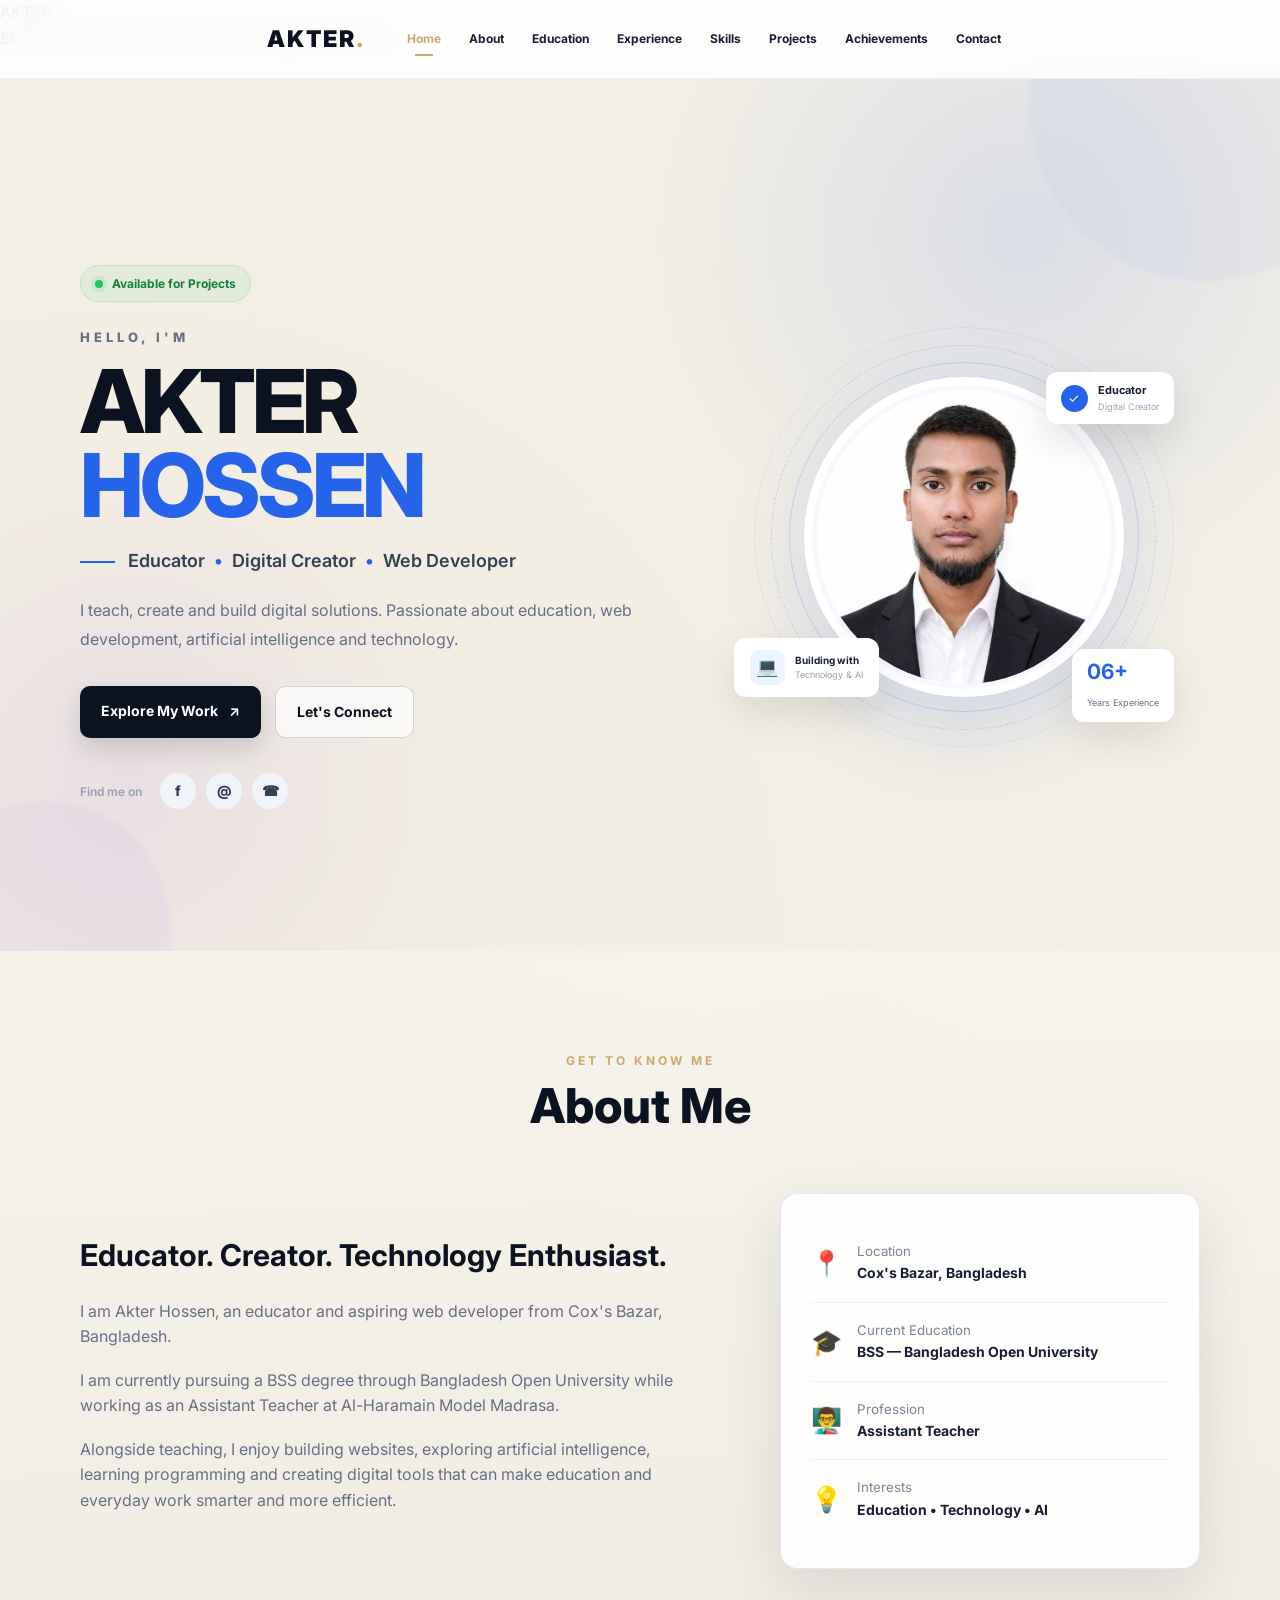
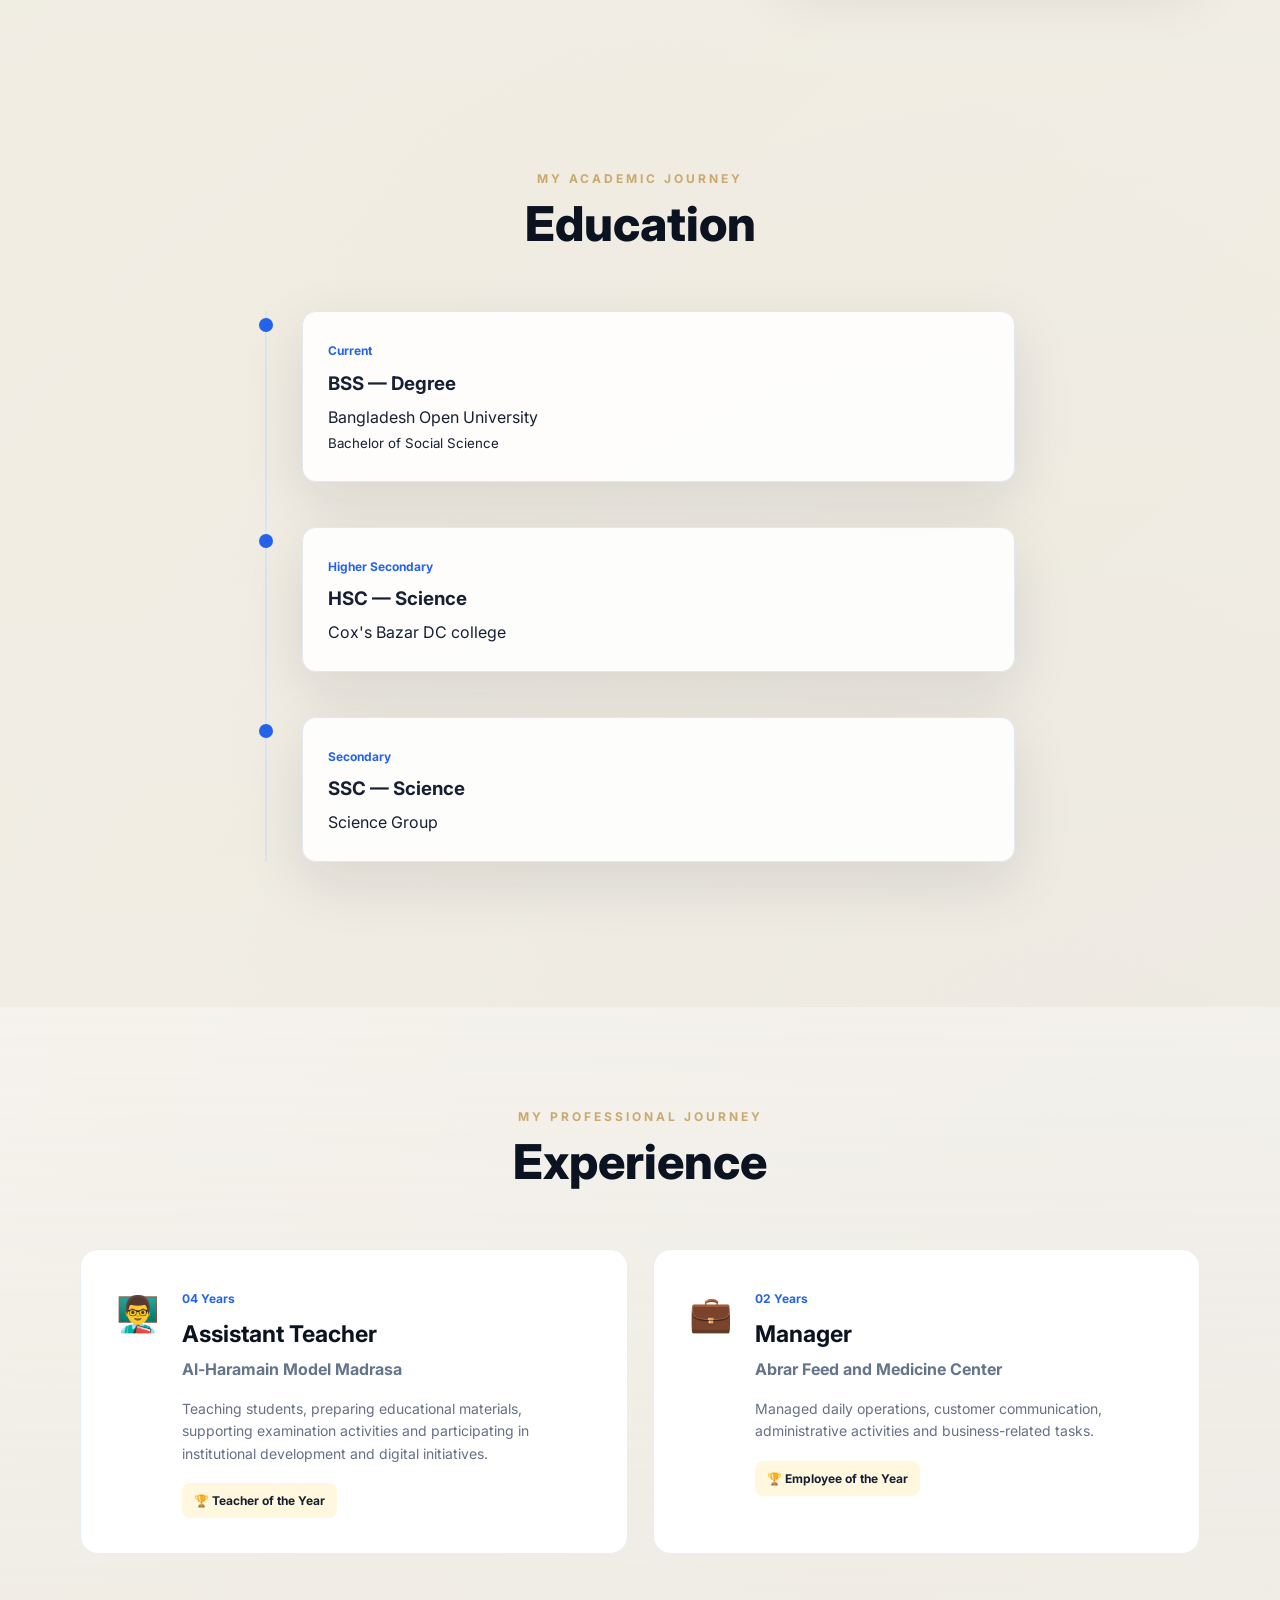
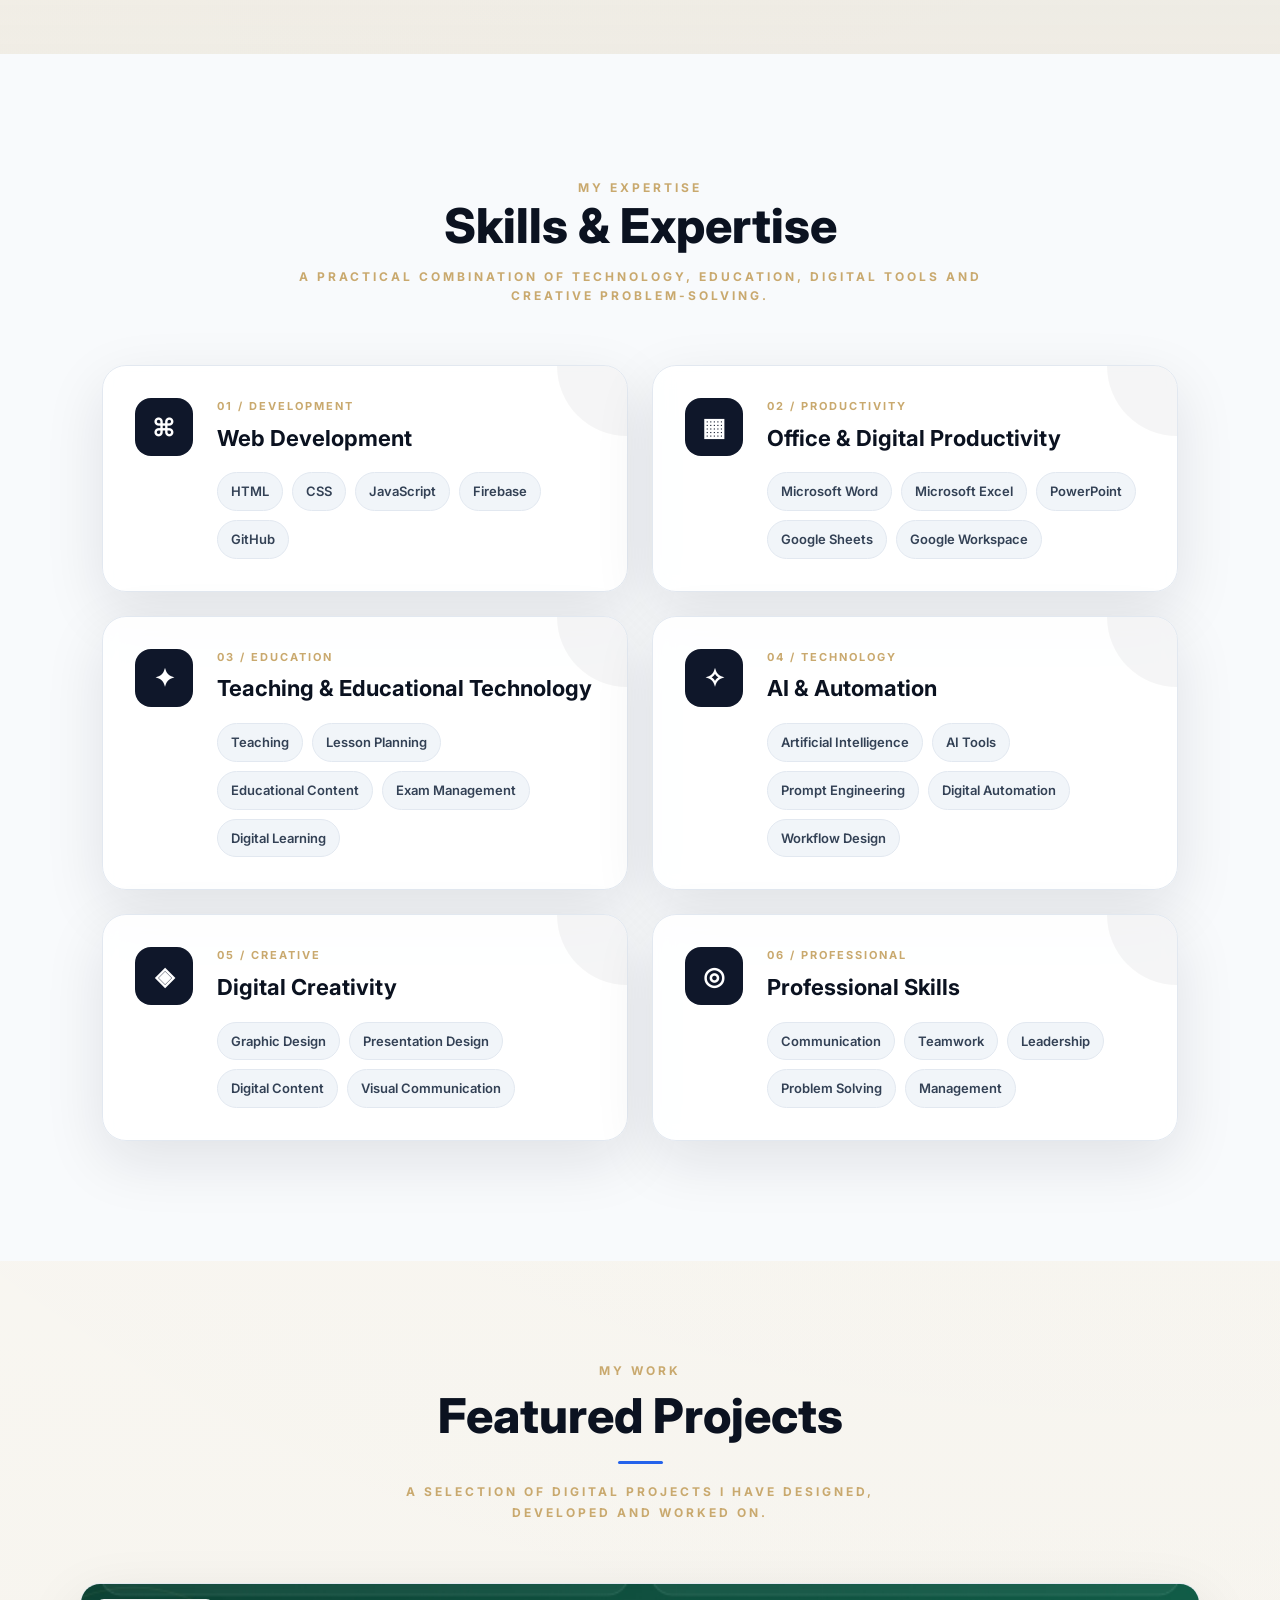
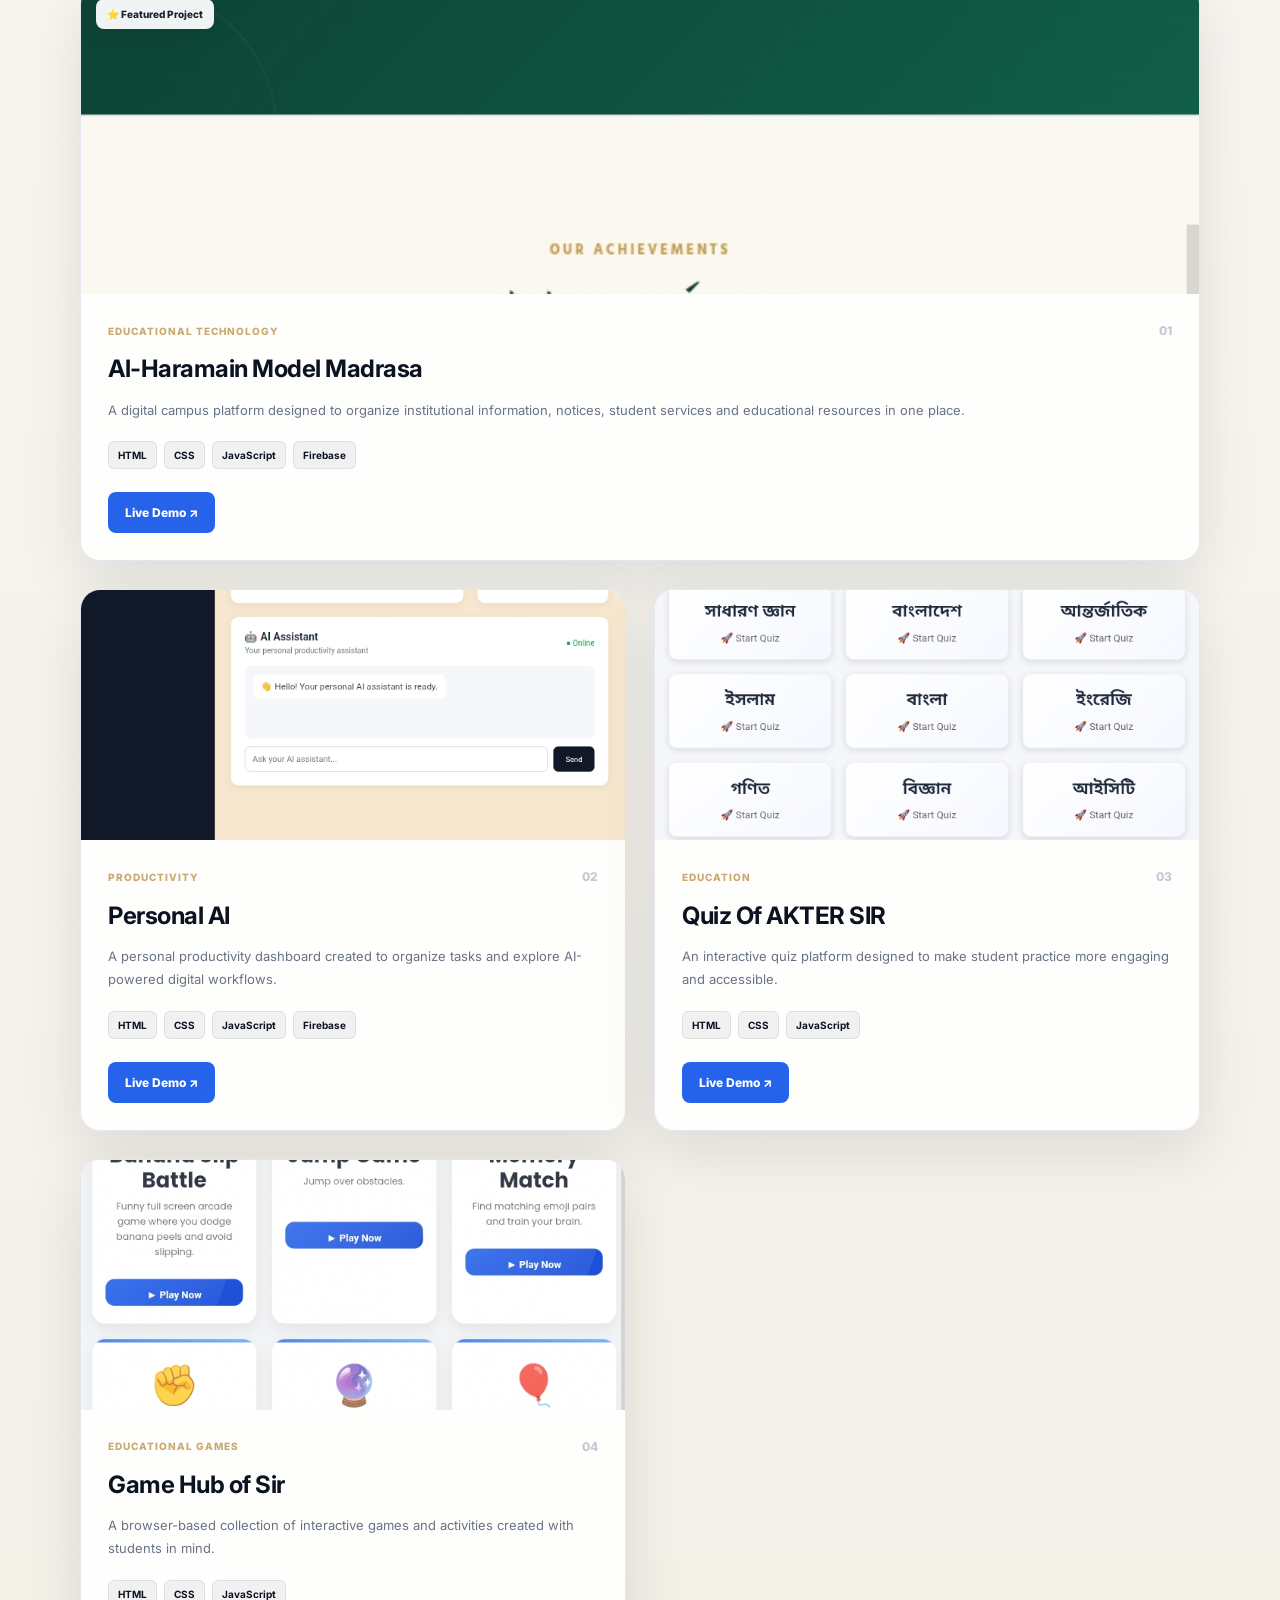
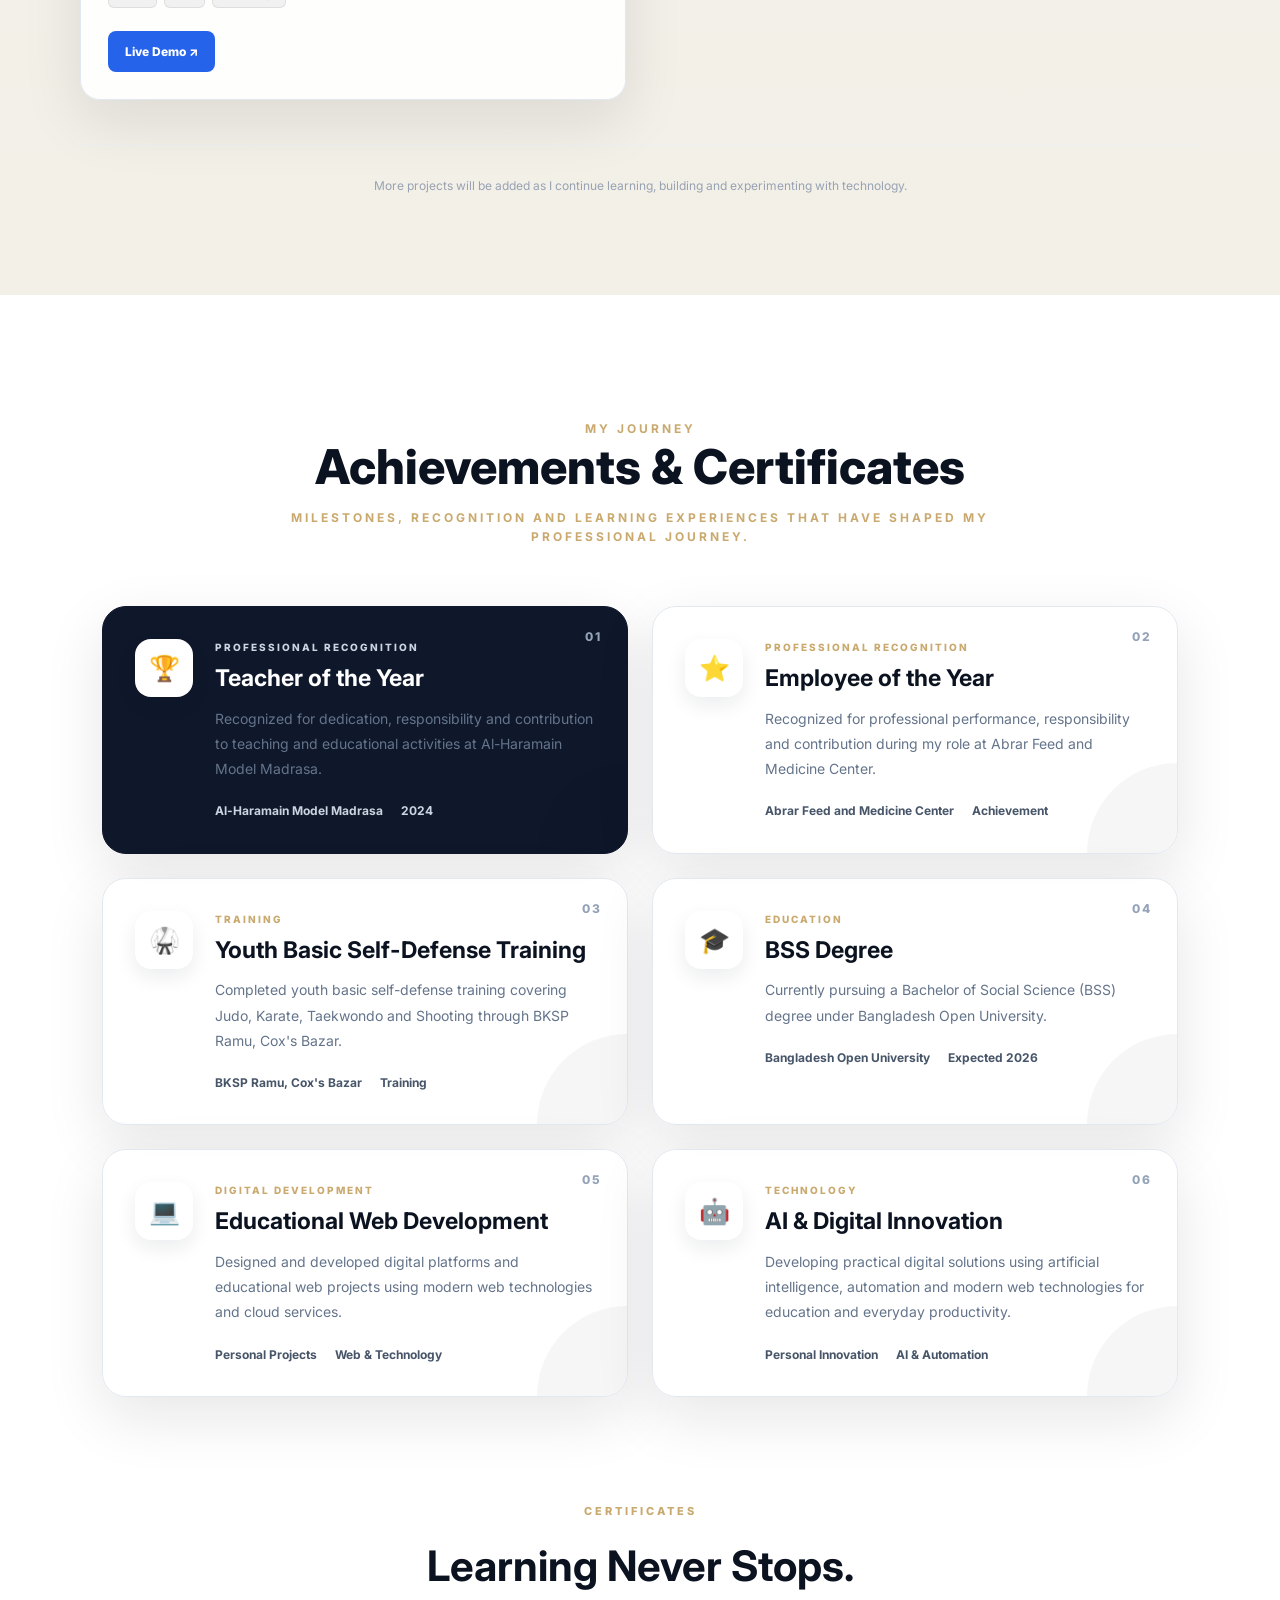
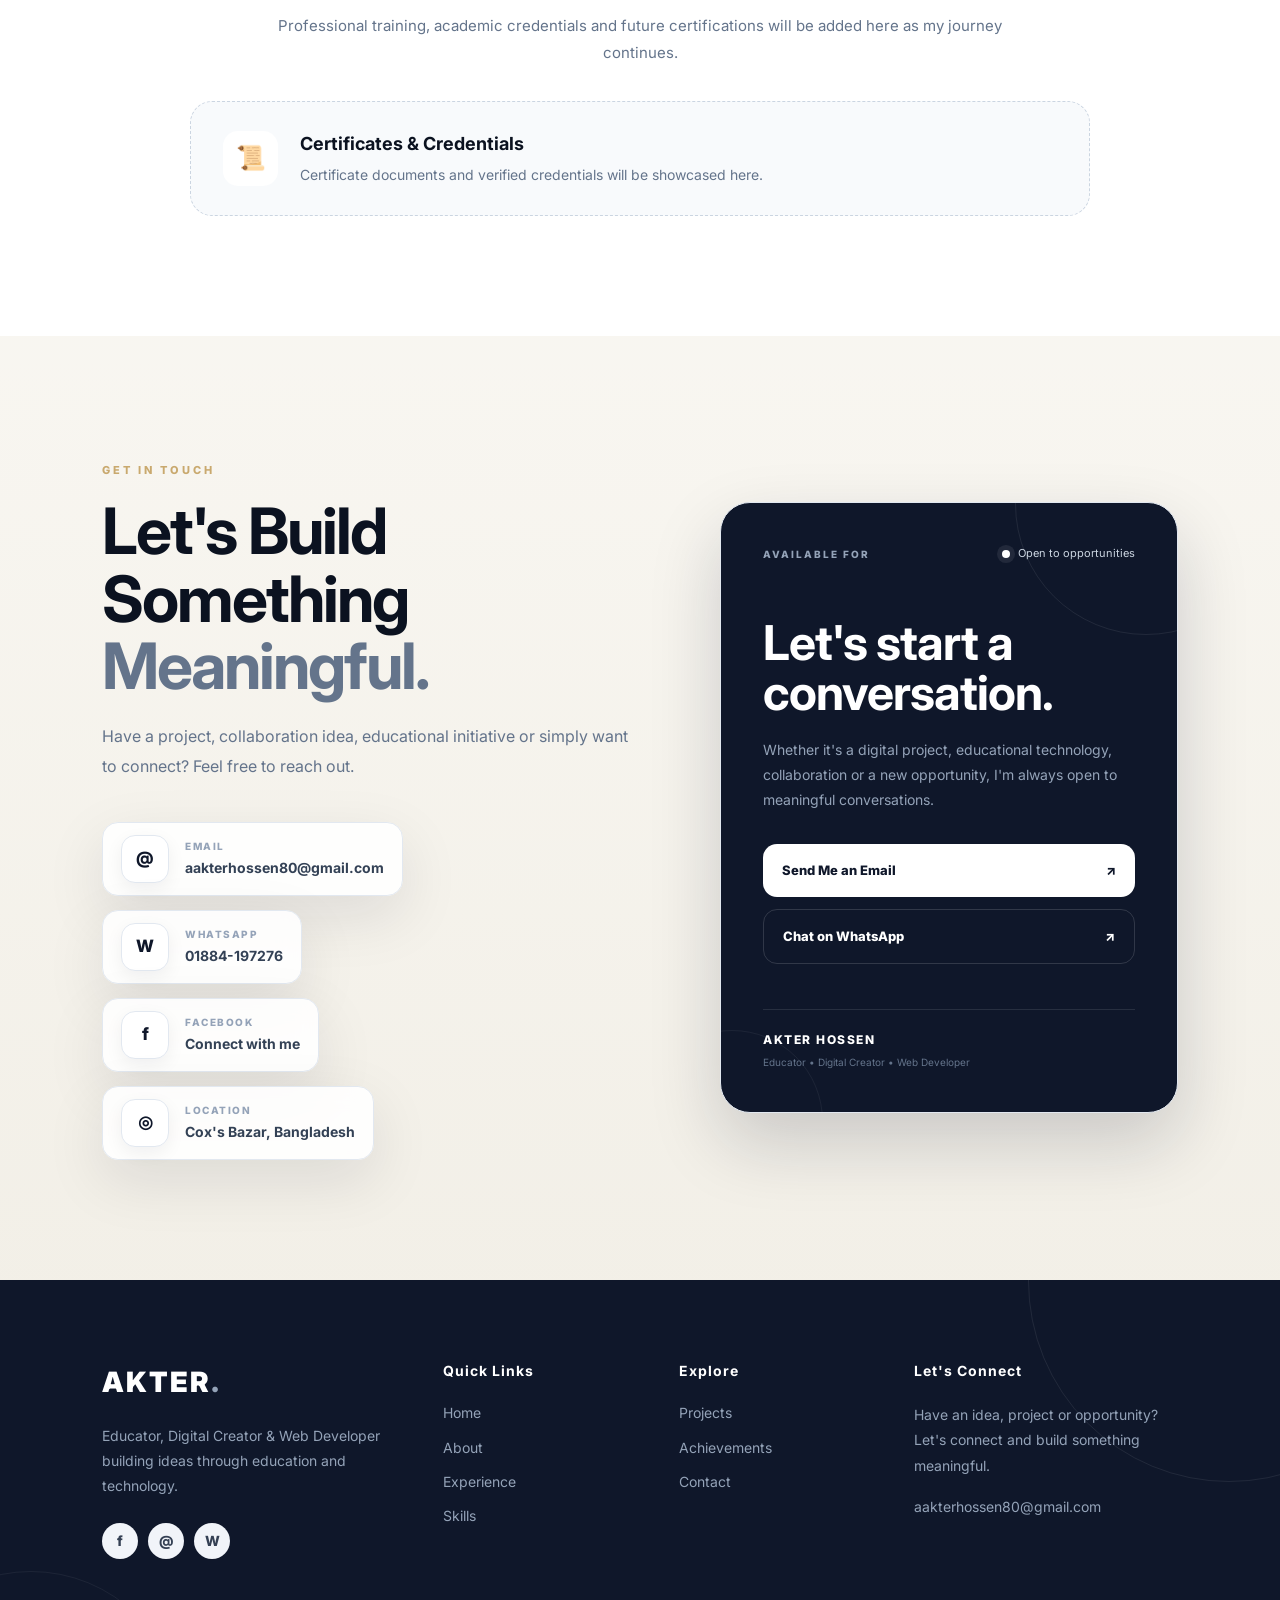
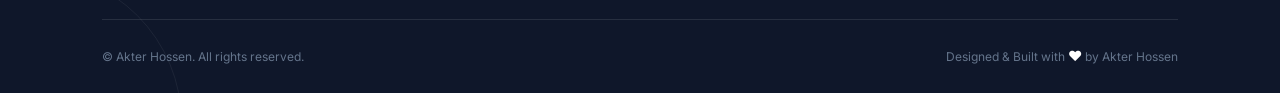
==== commit 066a06ac: "Update index.html" ====
--- a/index.html
+++ b/index.html
@@ -913,6 +913,6 @@
 </button>
 
 <!-- Script File -->
-<script src="script (1).js"></script>
+<script src="script.js"></script>
 </body>
 </html>
--- a/style.css
+++ b/style.css
@@ -1,6 +1,28 @@
+/* =========================================================
+   AKTER HOSSEN — PREMIUM PORTFOLIO STYLESHEET
+   Deep Navy • Warm Gold • Ivory • White • Slate
+========================================================= */
+
+:root {
+    --premium-navy: #0b1220;
+    --premium-navy-2: #111c2f;
+    --premium-navy-3: #17243a;
+    --premium-gold: #c9a96e;
+    --premium-gold-light: #e4cc9a;
+    --premium-ivory: #f8f6f1;
+    --premium-white: #ffffff;
+    --premium-slate: #64748b;
+    --premium-slate-light: #94a3b8;
+    --premium-border: #e2e8f0;
+    --premium-bg: #f5f2ea;
+    --premium-bg-soft: #efece4;
+    --premium-shadow: 0 20px 60px rgba(15, 23, 42, 0.10);
+    --premium-shadow-hover: 0 22px 55px rgba(11, 18, 32, 0.12);
+    --premium-radius: 22px;
+}
 
 /* =========================
-   BASIC RESET
+   BASIC RESET & GLOBAL
 ========================= */
 
 * {
@@ -11,13 +33,19 @@
 
 html {
     scroll-behavior: smooth;
+    scroll-padding-top: 90px;
+    background: var(--premium-bg);
 }
 
 body {
     font-family: "Inter", sans-serif;
     line-height: 1.6;
     color: #172033;
-    background: #ffffff;
+    background:
+        radial-gradient(circle at 10% 10%, rgba(201, 169, 110, 0.07), transparent 28%),
+        radial-gradient(circle at 90% 30%, rgba(11, 18, 32, 0.035), transparent 30%),
+        var(--premium-bg);
+    overflow-x: hidden;
 }
 
 a {
@@ -27,12 +55,13 @@
 
 img {
     max-width: 100%;
-}
-
-
-/* =========================
-   GLOBAL
-========================= */
+    height: auto;
+    display: block;
+}
+
+button, a {
+    -webkit-tap-highlight-color: transparent;
+}
 
 .container {
     width: min(1120px, 90%);
@@ -41,137 +70,202 @@
 
 .section {
     padding: 100px 0;
-}
-
-.light-section {
-    background: #f6f8fc;
+    position: relative;
+}
+
+section:nth-of-type(even) {
+    background: linear-gradient(180deg, rgba(255, 255, 255, 0.32), rgba(239, 236, 228, 0.45));
 }
 
 .section-heading {
     text-align: center;
     margin-bottom: 60px;
-}
-
-.section-heading p {
-    font-size: 13px;
+    max-width: 700px;
+    margin-left: auto;
+    margin-right: auto;
+}
+
+.section-heading p,
+.section-heading > span {
+    font-size: 12px;
     font-weight: 700;
     letter-spacing: 3px;
     margin-bottom: 10px;
-    opacity: 0.65;
+    text-transform: uppercase;
+    color: var(--premium-gold);
 }
 
 .section-heading h2 {
-    font-size: 42px;
+    font-size: clamp(36px, 5vw, 48px);
     font-weight: 800;
+    color: var(--premium-navy);
+    line-height: 1.1;
+    margin-bottom: 14px;
+}
+
+.heading-line {
+    width: 45px;
+    height: 3px;
+    background: #2563eb;
+    margin: 18px auto;
+    border-radius: 10px;
+}
+
+.section-description {
+    display: block;
+    max-width: 550px;
+    margin: auto;
+    color: #7b8495;
+    font-size: 14px;
+    line-height: 1.7;
 }
 
 
 /* =========================
    NAVBAR
-========================= */
+========================================= */
 
 .navbar {
     position: fixed;
     top: 0;
     left: 0;
+    right: 0;
     width: 100%;
-    z-index: 1000;
-    background: rgba(255,255,255,0.94);
-    backdrop-filter: blur(12px);
-    border-bottom: 1px solid #e9edf4;
+    z-index: 5000;
+    background: rgba(255, 255, 255, 0.88);
+    backdrop-filter: blur(16px);
+    -webkit-backdrop-filter: blur(16px);
+    border-bottom: 1px solid rgba(11, 18, 32, 0.06);
+    transition: padding 0.3s ease, background 0.3s ease, box-shadow 0.3s ease, border-color 0.3s ease;
+}
+
+.navbar.scrolled {
+    background: rgba(255, 255, 255, 0.94);
+    border-bottom-color: var(--premium-border);
+    box-shadow: 0 10px 35px rgba(15, 23, 42, 0.08);
 }
 
 .nav-container {
-    height: 72px;
+    max-width: 1280px;
+    min-height: 78px;
+    margin: auto;
+    padding: 0 6%;
     display: flex;
     align-items: center;
     justify-content: space-between;
-}
-
-.logo {
+    gap: 30px;
+    position: relative;
+}
+
+.nav-logo, .logo {
     font-size: 23px;
-    font-weight: 800;
-    letter-spacing: 1px;
-}
-
-.logo span {
-    color: #2563eb;
-}
-
-nav {
-    display: flex;
-    gap: 28px;
-}
-
-nav a {
-    font-size: 14px;
-    font-weight: 600;
-    transition: 0.3s;
-}
-
-nav a:hover {
-    color: #2563eb;
-}
-
-.menu-btn {
+    font-weight: 900;
+    letter-spacing: 2px;
+    color: var(--premium-navy);
+}
+
+.nav-logo span, .logo span {
+    color: var(--premium-gold);
+}
+
+.nav-menu, nav {
+    display: flex;
+    align-items: center;
+    gap: 4px;
+}
+
+.nav-link {
+    position: relative;
+    padding: 10px 12px;
+    color: var(--premium-text);
+    font-size: 12px;
+    font-weight: 700;
+    transition: color 0.25s ease;
+}
+
+.nav-link::after {
+    content: "";
+    position: absolute;
+    left: 50%;
+    bottom: 3px;
+    width: 0;
+    height: 2px;
+    background: var(--premium-gold);
+    transform: translateX(-50%);
+    transition: width 0.3s ease;
+}
+
+.nav-link:hover,
+.nav-link.active {
+    color: var(--premium-gold);
+}
+
+.nav-link:hover::after,
+.nav-link.active::after {
+    width: 18px;
+}
+
+.menu-toggle {
     display: none;
-    border: none;
-    background: none;
-    font-size: 27px;
+    width: 44px;
+    height: 44px;
+    padding: 0;
+    border: 1px solid rgba(11, 18, 32, 0.10);
+    border-radius: 12px;
+    background: rgba(255, 255, 255, 0.85);
     cursor: pointer;
+    align-items: center;
+    justify-content: center;
+    flex-direction: column;
+    gap: 5px;
+    box-shadow: 0 6px 18px rgba(11, 18, 32, 0.07);
+    transition: background 0.3s ease, transform 0.3s ease, box-shadow 0.3s ease;
+}
+
+.menu-toggle span {
+    display: block;
+    width: 20px;
+    height: 2px;
+    border-radius: 10px;
+    background: var(--premium-navy);
+    transition: transform 0.3s ease, opacity 0.3s ease;
+}
+
+.menu-toggle:hover {
+    background: #ffffff;
+    transform: translateY(-2px);
+    box-shadow: 0 10px 24px rgba(11, 18, 32, 0.12);
 }
 
 
 /* ========================================
-   PREMIUM HERO SECTION
+   HERO SECTION
 ======================================== */
 
 .hero {
     min-height: 100vh;
-
-    display: flex;
-    align-items: center;
-
+    display: flex;
+    align-items: center;
     padding-top: 72px;
-
     position: relative;
     overflow: hidden;
-
     background:
-        radial-gradient(
-            circle at 80% 20%,
-            rgba(37, 99, 235, 0.12),
-            transparent 30%
-        ),
-        radial-gradient(
-            circle at 10% 80%,
-            rgba(124, 58, 237, 0.08),
-            transparent 25%
-        ),
-        #ffffff;
-}
-
-
-/* ========================================
-   BACKGROUND SHAPES
-======================================== */
+        radial-gradient(circle at 80% 20%, rgba(37, 99, 235, 0.12), transparent 30%),
+        radial-gradient(circle at 10% 80%, rgba(124, 58, 237, 0.08), transparent 25%),
+        transparent;
+}
 
 .hero-background-shape {
     position: absolute;
-
     border-radius: 50%;
-
     filter: blur(2px);
-
     pointer-events: none;
 }
 
 .shape-one {
     width: 350px;
     height: 350px;
-
     background: rgba(37, 99, 235, 0.035);
-
     top: -120px;
     right: -100px;
 }
@@ -179,953 +273,401 @@
 .shape-two {
     width: 250px;
     height: 250px;
-
     background: rgba(124, 58, 237, 0.035);
-
     bottom: -100px;
     left: -80px;
 }
 
-
-/* ========================================
-   HERO CONTENT
-======================================== */
-
 .hero-content {
     width: min(1120px, 90%);
-
     margin: auto;
-
     display: grid;
-
-    grid-template-columns:
-        1.1fr
-        0.9fr;
-
-    align-items: center;
-
+    grid-template-columns: 1.1fr 0.9fr;
+    align-items: center;
     gap: 70px;
-
-    position: relative;
-
+    position: relative;
     z-index: 2;
 }
 
-
-/* ========================================
-   STATUS BADGE
-======================================== */
-
 .status-badge {
-
     display: inline-flex;
-
-    align-items: center;
-
+    align-items: center;
     gap: 9px;
-
     padding: 8px 14px;
-
     margin-bottom: 25px;
-
     border-radius: 50px;
-
     background: rgba(34, 197, 94, 0.08);
-
     border: 1px solid rgba(34, 197, 94, 0.18);
-
     color: #15803d;
-
     font-size: 12px;
-
     font-weight: 700;
 }
 
-
 .status-dot {
-
     width: 8px;
     height: 8px;
-
     border-radius: 50%;
-
     background: #22c55e;
-
-    box-shadow:
-        0 0 0 4px rgba(34, 197, 94, 0.12);
-
+    box-shadow: 0 0 0 4px rgba(34, 197, 94, 0.12);
     animation: pulse-status 2s infinite;
 }
 
-
 @keyframes pulse-status {
-
-    0% {
-        box-shadow:
-            0 0 0 0 rgba(34, 197, 94, 0.35);
-    }
-
-    70% {
-        box-shadow:
-            0 0 0 7px rgba(34, 197, 94, 0);
-    }
-
-    100% {
-        box-shadow:
-            0 0 0 0 rgba(34, 197, 94, 0);
-    }
-
-}
-
-
-/* ========================================
-   HERO TITLE
-======================================== */
+    0% { box-shadow: 0 0 0 0 rgba(34, 197, 94, 0.35); }
+    70% { box-shadow: 0 0 0 7px rgba(34, 197, 94, 0); }
+    100% { box-shadow: 0 0 0 0 rgba(34, 197, 94, 0); }
+}
 
 .small-title {
-
     font-size: 13px;
-
     font-weight: 800;
-
     letter-spacing: 4px;
-
     color: #667085;
-
-}
-
+}
 
 .hero h1 {
-
-    font-size:
-        clamp(58px, 8vw, 100px);
-
-    line-height: 0.92;
-
-    letter-spacing: -6px;
-
+    font-size: clamp(48px, 7vw, 88px);
+    line-height: 0.95;
+    letter-spacing: -4px;
     margin: 12px 0 20px;
-
     font-weight: 800;
-}
-
+    color: var(--premium-navy);
+}
 
 .hero h1 span {
-
     display: block;
-
     color: #2563eb;
-
-}
-
-
-/* ========================================
-   PROFESSIONAL TITLE
-======================================== */
+}
 
 .professional-title {
-
-    display: flex;
-
-    align-items: center;
-
+    display: flex;
+    align-items: center;
     gap: 13px;
-
     margin-bottom: 20px;
 }
 
-
 .title-line {
-
     width: 35px;
-
     height: 2px;
-
     background: #2563eb;
 }
 
-
 .professional-title h2 {
-
     font-size: 18px;
-
     font-weight: 600;
-
     color: #344054;
-
-}
-
+}
 
 .professional-title h2 span {
-
     color: #2563eb;
-
     margin: 0 5px;
 }
 
-
-/* ========================================
-   DESCRIPTION
-======================================== */
-
 .hero-description {
-
     max-width: 600px;
-
     color: #667085;
-
     font-size: 16px;
-
     line-height: 1.8;
 }
 
-
-/* ========================================
-   BUTTONS
-======================================== */
-
 .hero-buttons {
-
-    display: flex;
-
+    display: flex;
     gap: 14px;
-
     margin-top: 32px;
 }
 
-
 .btn {
-
     padding: 14px 21px;
-
     border-radius: 10px;
-
     font-weight: 700;
-
     font-size: 14px;
-
-    transition:
-        transform 0.3s ease,
-        box-shadow 0.3s ease,
-        background 0.3s ease;
-}
-
-
-.primary-btn {
-
-    background: #2563eb;
-
+    transition: transform 0.3s ease, box-shadow 0.3s ease, background 0.3s ease;
+}
+
+.primary-btn, .btn-primary {
+    background: var(--premium-navy);
     color: white;
-
-    box-shadow:
-        0 10px 25px rgba(37, 99, 235, 0.2);
-}
-
+    box-shadow: 0 10px 25px rgba(11, 18, 32, 0.15);
+}
 
 .primary-btn span {
-
     margin-left: 8px;
-
     transition: transform 0.3s ease;
 }
 
-
-.primary-btn:hover {
-
+.primary-btn:hover, .btn-primary:hover {
     transform: translateY(-3px);
-
-    box-shadow:
-        0 15px 30px rgba(37, 99, 235, 0.28);
-}
-
-
-.primary-btn:hover span {
-
-    display: inline-block;
-
-    transform: translate(3px, -3px);
-}
-
-
-.secondary-btn {
-
-    border: 1px solid #d9deea;
-
-    background: rgba(255,255,255,0.7);
-}
-
-
-.secondary-btn:hover {
-
+    background: var(--premium-navy-2);
+    box-shadow: 0 15px 30px rgba(11, 18, 32, 0.22);
+}
+
+.secondary-btn, .btn-secondary {
+    border: 1px solid rgba(11, 18, 32, 0.16);
+    background: rgba(255, 255, 255, 0.7);
+    color: var(--premium-navy);
+}
+
+.secondary-btn:hover, .btn-secondary:hover {
     transform: translateY(-3px);
-
-    background: #f7f9fc;
-}
-
-
-/* ========================================
-   SOCIAL LINKS
-======================================== */
+    background: var(--premium-navy);
+    color: white;
+}
 
 .social-area {
-
-    display: flex;
-
-    align-items: center;
-
+    display: flex;
+    align-items: center;
     gap: 18px;
-
     margin-top: 35px;
 }
 
-
 .social-label {
-
     color: #98a2b3;
-
     font-size: 12px;
-
     font-weight: 600;
 }
 
-
 .social-links {
-
-    display: flex;
-
+    display: flex;
     gap: 10px;
 }
 
-
-.social-links a {
-
+.social-links a, .footer-socials a {
     width: 36px;
     height: 36px;
-
-    display: flex;
-
+    display: flex;
     align-items: center;
     justify-content: center;
-
     border-radius: 50%;
-
     background: #f1f4f9;
-
     color: #344054;
-
     font-size: 14px;
-
     font-weight: 800;
-
-    transition:
-        transform 0.3s ease,
-        background 0.3s ease,
-        color 0.3s ease;
-}
-
-
-.social-links a:hover {
-
+    transition: transform 0.3s ease, background 0.3s ease, color 0.3s ease;
+}
+
+.social-links a:hover, .footer-socials a:hover {
     transform: translateY(-4px);
-
     background: #2563eb;
-
     color: white;
 }
 
-
-/* ========================================
-   PROFILE AREA
-======================================== */
-
 .hero-image {
-
-    display: flex;
-
+    display: flex;
     justify-content: center;
-
-    align-items: center;
-
-    position: relative;
-}
-
+    align-items: center;
+    position: relative;
+}
 
 .profile-wrapper {
-
     width: 390px;
     height: 390px;
-
-    position: relative;
-
-    display: flex;
-
+    position: relative;
+    display: flex;
     justify-content: center;
-
-    align-items: center;
-}
-
-
-/* ========================================
-   ANIMATED RINGS
-======================================== */
+    align-items: center;
+}
 
 .animated-ring {
-
     position: absolute;
-
     border-radius: 50%;
-
     border: 1px solid rgba(37, 99, 235, 0.18);
-
     pointer-events: none;
 }
 
-
 .ring-one {
-
     width: 350px;
     height: 350px;
-
-    animation:
-        rotate-ring 18s linear infinite;
-}
-
+    animation: rotate-ring 18s linear infinite;
+}
 
 .ring-two {
-
     width: 385px;
     height: 385px;
-
     border-style: dashed;
-
-    animation:
-        rotate-ring-reverse 25s linear infinite;
-}
-
+    animation: rotate-ring-reverse 25s linear infinite;
+}
 
 .ring-three {
-
     width: 420px;
     height: 420px;
-
-    border-color:
-        rgba(37, 99, 235, 0.08);
-
-    animation:
-        pulse-ring 4s ease-in-out infinite;
-}
-
+    border-color: rgba(37, 99, 235, 0.08);
+    animation: pulse-ring 4s ease-in-out infinite;
+}
 
 @keyframes rotate-ring {
-
-    from {
-        transform: rotate(0deg);
-    }
-
-    to {
-        transform: rotate(360deg);
-    }
-
-}
-
+    from { transform: rotate(0deg); }
+    to { transform: rotate(360deg); }
+}
 
 @keyframes rotate-ring-reverse {
-
-    from {
-        transform: rotate(360deg);
-    }
-
-    to {
-        transform: rotate(0deg);
-    }
-
-}
-
+    from { transform: rotate(360deg); }
+    to { transform: rotate(0deg); }
+}
 
 @keyframes pulse-ring {
-
-    0%,
-    100% {
-        transform: scale(1);
-        opacity: 0.6;
-    }
-
-    50% {
-        transform: scale(1.04);
-        opacity: 1;
-    }
-
-}
-
-
-/* ========================================
-   PROFILE PHOTO
-======================================== */
+    0%, 100% { transform: scale(1); opacity: 0.6; }
+    50% { transform: scale(1.04); opacity: 1; }
+}
 
 .profile-circle {
-
     width: 320px;
     height: 320px;
-
     border-radius: 50%;
-
     padding: 8px;
-
     background: white;
-
-    position: relative;
-
+    position: relative;
     z-index: 5;
-
-    box-shadow:
-        0 30px 80px rgba(37, 99, 235, 0.18);
-}
-
+    box-shadow: 0 30px 80px rgba(37, 99, 235, 0.18);
+    display: flex;
+    justify-content: center;
+    align-items: center;
+}
 
 .profile-photo {
-
     width: 100%;
     height: 100%;
-
     border-radius: 50%;
-
     object-fit: cover;
-
     display: block;
-
     border: 5px solid #f5f8ff;
-
-    transition:
-        transform 0.5s ease;
-}
-
+    transition: transform 0.5s ease;
+}
 
 .profile-circle:hover .profile-photo {
-
     transform: scale(1.035);
 }
 
-
-/* ========================================
-   PROFILE BADGE
-======================================== */
-
 .profile-badge {
-
     position: absolute;
-
     z-index: 10;
-
     top: 30px;
     right: -15px;
-
-    display: flex;
-
-    align-items: center;
-
+    display: flex;
+    align-items: center;
     gap: 10px;
-
     padding: 10px 15px;
-
     background: white;
-
     border-radius: 12px;
-
-    box-shadow:
-        0 15px 40px rgba(0,0,0,0.12);
-}
-
+    box-shadow: 0 15px 40px rgba(0, 0, 0, 0.12);
+}
 
 .profile-badge > span {
-
     width: 27px;
     height: 27px;
-
-    display: flex;
-
+    display: flex;
     align-items: center;
     justify-content: center;
-
     border-radius: 50%;
-
     background: #2563eb;
-
     color: white;
-
     font-size: 13px;
 }
 
-
-.profile-badge strong,
+.profile-badge strong {
+    font-size: 11px;
+    display: block;
+}
+
 .profile-badge small {
-
+    font-size: 9px;
+    color: #98a2b3;
     display: block;
 }
 
-
-.profile-badge strong {
-
-    font-size: 11px;
-}
-
-
-.profile-badge small {
-
-    font-size: 9px;
-
-    color: #98a2b3;
-}
-
-
-/* ========================================
-   FLOATING TECHNOLOGY CARD
-======================================== */
-
 .floating-card {
-
     position: absolute;
-
     z-index: 10;
-
-    display: flex;
-
-    align-items: center;
-
+    display: flex;
+    align-items: center;
     gap: 10px;
-
     background: white;
-
     border-radius: 12px;
-
-    box-shadow:
-        0 15px 40px rgba(0,0,0,0.10);
-}
-
+    box-shadow: 0 15px 40px rgba(0, 0, 0, 0.10);
+}
 
 .tech-card {
-
     left: -35px;
-
     bottom: 35px;
-
     padding: 12px 16px;
-
-    animation:
-        floating-card 4s ease-in-out infinite;
-}
-
+    animation: floating-card 4s ease-in-out infinite;
+}
 
 .tech-icon {
-
     width: 35px;
     height: 35px;
-
-    display: flex;
-
+    display: flex;
     align-items: center;
     justify-content: center;
-
     background: #edf4ff;
-
     border-radius: 9px;
-
     font-size: 18px;
 }
 
-
-.tech-card strong,
+.tech-card strong {
+    font-size: 10px;
+    display: block;
+}
+
 .tech-card small {
-
+    font-size: 9px;
+    color: #98a2b3;
     display: block;
 }
 
-
-.tech-card strong {
-
-    font-size: 10px;
-}
-
-
-.tech-card small {
-
+.experience-badge {
+    right: -15px;
+    bottom: 10px;
+    padding: 12px 15px;
+    flex-direction: column;
+    align-items: flex-start;
+    animation: floating-card 4s ease-in-out infinite 1s;
+}
+
+.experience-badge strong {
+    color: #2563eb;
+    font-size: 21px;
+    line-height: 1;
+}
+
+.experience-badge span {
+    color: #667085;
     font-size: 9px;
-
-    color: #98a2b3;
-}
-
-
-/* ========================================
-   EXPERIENCE BADGE
-======================================== */
-
-.experience-badge {
-
-    right: -15px;
-
-    bottom: 10px;
-
-    padding: 12px 15px;
-
-    flex-direction: column;
-
-    align-items: flex-start;
-
-    animation:
-        floating-card 4s ease-in-out infinite 1s;
-}
-
-
-.experience-badge strong {
-
-    color: #2563eb;
-
-    font-size: 21px;
-
-    line-height: 1;
-}
-
-
-.experience-badge span {
-
-    color: #667085;
-
-    font-size: 9px;
-
     margin-top: 4px;
 }
 
-
 @keyframes floating-card {
-
-    0%,
-    100% {
-        transform: translateY(0);
-    }
-
-    50% {
-        transform: translateY(-8px);
-    }
-
-}
-
-
-/* ========================================
-   MOBILE HERO
-======================================== */
-
-@media (max-width: 900px) {
-
-    .hero {
-
-        padding-top: 110px;
-
-        padding-bottom: 90px;
-    }
-
-
-    .hero-content {
-
-        grid-template-columns: 1fr;
-
-        text-align: center;
-
-        gap: 80px;
-    }
-
-
-    .professional-title {
-
-        justify-content: center;
-    }
-
-
-    .hero-description {
-
-        margin: auto;
-    }
-
-
-    .hero-buttons {
-
-        justify-content: center;
-    }
-
-
-    .social-area {
-
-        justify-content: center;
-    }
-
-
-    .hero-image {
-
-        margin-top: 10px;
-    }
-
-}
-
-
-@media (max-width: 600px) {
-
-    .hero h1 {
-
-        font-size: 58px;
-
-        letter-spacing: -4px;
-    }
-
-
-    .professional-title h2 {
-
-        font-size: 14px;
-    }
-
-
-    .professional-title {
-
-        gap: 8px;
-    }
-
-
-    .title-line {
-
-        width: 20px;
-    }
-
-
-    .profile-wrapper {
-
-        width: 310px;
-        height: 310px;
-    }
-
-
-    .profile-circle {
-
-        width: 245px;
-        height: 245px;
-    }
-
-
-    .ring-one {
-
-        width: 275px;
-        height: 275px;
-    }
-
-
-    .ring-two {
-
-        width: 305px;
-        height: 305px;
-    }
-
-
-    .ring-three {
-
-        width: 330px;
-        height: 330px;
-    }
-
-
-    .profile-badge {
-
-        right: -5px;
-
-        top: 15px;
-    }
-
-
-    .tech-card {
-
-        left: -5px;
-
-        bottom: 15px;
-    }
-
-
-    .experience-badge {
-
-        right: -5px;
-
-        bottom: -5px;
-    }
-
-
-    .hero-buttons {
-
-        flex-direction: column;
-
-        width: 100%;
-    }
-
-
-    .btn {
-
-        width: 100%;
-
-        text-align: center;
-    }
-
-}
-
-/* PROFILE */
-
-.hero-image {
-    display: flex;
-    justify-content: center;
-    position: relative;
-}
-
-.profile-circle {
-    width: 360px;
-    height: 360px;
-    border-radius: 50%;
-    background: #e7efff;
-    display: flex;
-    justify-content: center;
-    align-items: center;
-    border: 12px solid white;
-    box-shadow: 0 25px 70px rgba(37, 99, 235, 0.18);
-}
-
-.profile-photo {
-    width: 300px;
-    height: 300px;
-
-    border-radius: 50%;
-
-    object-fit: cover;
-
-    display: block;
-
-    border: 5px solid white;
-
-    box-shadow: 0 10px 30px rgba(0, 0, 0, 0.12);
-
-    transition: transform 0.4s ease;
-}
-
-.profile-photo:hover {
-    transform: scale(1.04);
-}
-
-.floating-card {
-    position: absolute;
-    bottom: 20px;
-    right: 0;
-    background: white;
-    padding: 14px 18px;
-    border-radius: 12px;
-    box-shadow: 0 15px 40px rgba(0,0,0,0.12);
-    font-size: 13px;
-    font-weight: 700;
+    0%, 100% { transform: translateY(0); }
+    50% { transform: translateY(-8px); }
 }
 
 
 /* =========================
-   ABOUT
+   ABOUT & CARDS COMMON
 ========================= */
+
+.skill-card,
+.project-card,
+.achievement-card,
+.contact-card,
+.contact-item,
+.about-card,
+.timeline-content {
+    background: rgba(255, 255, 255, 0.88);
+    border: 1px solid var(--premium-border);
+    box-shadow: var(--premium-shadow);
+    backdrop-filter: blur(10px);
+    -webkit-backdrop-filter: blur(10px);
+    transition: transform 0.35s ease, box-shadow 0.35s ease, border-color 0.35s ease;
+}
+
+.skill-card:hover,
+.project-card:hover,
+.achievement-card:hover,
+.contact-item:hover {
+    transform: translateY(-6px);
+    box-shadow: var(--premium-shadow-hover);
+    border-color: rgba(201, 169, 110, 0.35);
+}
 
 .about-grid {
     display: grid;
@@ -1137,6 +679,7 @@
 .about-text h3 {
     font-size: 30px;
     margin-bottom: 20px;
+    color: var(--premium-navy);
 }
 
 .about-text p {
@@ -1145,10 +688,8 @@
 }
 
 .about-card {
-    background: white;
     padding: 30px;
     border-radius: 18px;
-    box-shadow: 0 15px 50px rgba(0,0,0,0.06);
 }
 
 .info-item {
@@ -1205,10 +746,8 @@
 }
 
 .timeline-content {
-    background: white;
     padding: 25px;
     border-radius: 14px;
-    box-shadow: 0 10px 35px rgba(0,0,0,0.05);
 }
 
 .timeline-content span {
@@ -1238,12 +777,13 @@
     padding: 35px;
     border: 1px solid #e8ecf3;
     border-radius: 18px;
+    background: white;
     transition: 0.3s;
 }
 
 .experience-card:hover {
     transform: translateY(-6px);
-    box-shadow: 0 20px 50px rgba(0,0,0,0.08);
+    box-shadow: 0 20px 50px rgba(0, 0, 0, 0.08);
 }
 
 .experience-icon {
@@ -1259,10 +799,12 @@
 .experience-card h3 {
     margin: 5px 0;
     font-size: 23px;
+    color: var(--premium-navy);
 }
 
 .experience-card h4 {
     margin-bottom: 15px;
+    color: var(--premium-slate);
 }
 
 .experience-card p {
@@ -1282,583 +824,716 @@
 
 
 /* =========================
-   SKILLS
+   SKILLS DASHBOARD
 ========================= */
 
-.skills-grid {
+.skills-section {
+    padding: 120px 8%;
+    background: #f8fafc;
+}
+
+.skills-dashboard {
+    max-width: 1200px;
+    margin: auto;
     display: grid;
-    grid-template-columns: repeat(4, 1fr);
-    gap: 20px;
+    grid-template-columns: repeat(2, 1fr);
+    gap: 24px;
 }
 
 .skill-card {
-    background: white;
-    padding: 28px 20px;
-    border-radius: 15px;
-    text-align: center;
-    transition: 0.3s;
-}
-
-.skill-card:hover {
-    transform: translateY(-6px);
-    box-shadow: 0 15px 40px rgba(0,0,0,0.07);
-}
-
-.skill-card span {
-    font-size: 30px;
-}
-
-.skill-card h3 {
-    margin: 12px 0 5px;
-    font-size: 17px;
-}
-
-.skill-card p {
-    color: #737c8d;
-    font-size: 12px;
-}
-
-
-/* ========================================
-   PREMIUM PROJECTS SECTION
-======================================== */
+    position: relative;
+    display: flex;
+    gap: 24px;
+    padding: 32px;
+    border-radius: 24px;
+    overflow: hidden;
+}
+
+.skill-card::before {
+    content: "";
+    position: absolute;
+    width: 140px;
+    height: 140px;
+    right: -70px;
+    top: -70px;
+    border-radius: 50%;
+    background: rgba(15, 23, 42, 0.04);
+    transition: transform 0.4s ease;
+}
+
+.skill-card:hover::before {
+    transform: scale(1.8);
+}
+
+.skill-icon {
+    flex-shrink: 0;
+    width: 58px;
+    height: 58px;
+    display: flex;
+    align-items: center;
+    justify-content: center;
+    border-radius: 16px;
+    background: #0f172a;
+    color: #ffffff;
+    font-size: 25px;
+    font-weight: 700;
+    transition: transform 0.35s ease;
+}
+
+.skill-card:hover .skill-icon {
+    transform: rotate(8deg) scale(1.08);
+}
+
+.skill-content {
+    position: relative;
+    z-index: 2;
+}
+
+.skill-category {
+    display: block;
+    margin-bottom: 8px;
+    color: var(--premium-gold);
+    font-size: 11px;
+    font-weight: 700;
+    letter-spacing: 2px;
+}
+
+.skill-content h3 {
+    margin-bottom: 20px;
+    font-size: 22px;
+    line-height: 1.3;
+    color: var(--premium-navy);
+}
+
+.skill-tags {
+    display: flex;
+    flex-wrap: wrap;
+    gap: 9px;
+}
+
+.skill-tags span {
+    padding: 8px 13px;
+    background: #f1f5f9;
+    border: 1px solid #e2e8f0;
+    border-radius: 999px;
+    color: #334155;
+    font-size: 13px;
+    font-weight: 600;
+    transition: background 0.25s ease, color 0.25s ease, transform 0.25s ease;
+}
+
+.skill-tags span:hover {
+    background: #0f172a;
+    color: #ffffff;
+    transform: translateY(-2px);
+}
+
+
+/* =========================
+   PROJECTS SECTION
+========================= */
 
 .projects-section {
     background: #ffffff;
 }
 
-
-/* ========================================
-   SECTION DESCRIPTION
-======================================== */
-
-.heading-line {
-
-    width: 45px;
-    height: 3px;
-
-    background: #2563eb;
-
-    margin: 18px auto;
-
-    border-radius: 10px;
-}
-
-
-.section-description {
-
-    display: block;
-
-    max-width: 550px;
-
-    margin: auto;
-
-    color: #7b8495;
-
-    font-size: 14px;
-
-    line-height: 1.7;
-}
-
-
-/* ========================================
-   PROJECT GRID
-======================================== */
-
 .projects-grid {
-
     display: grid;
-
-    grid-template-columns:
-        repeat(2, 1fr);
-
+    grid-template-columns: repeat(2, 1fr);
     gap: 28px;
 }
 
-
-/* ========================================
-   PROJECT CARD
-======================================== */
-
 .project-card {
-
-    background: #ffffff;
-
-    border: 1px solid #e7ebf2;
-
     border-radius: 20px;
-
     overflow: hidden;
-
-    transition:
-        transform 0.35s ease,
-        box-shadow 0.35s ease,
-        border-color 0.35s ease;
-}
-
-
-.project-card:hover {
-
-    transform: translateY(-8px);
-
-    border-color: #d4def3;
-
-    box-shadow:
-        0 25px 60px rgba(23, 32, 51, 0.10);
-}
-
-
-/* ========================================
-   PROJECT PREVIEW
-======================================== */
+}
 
 .project-preview {
-
     height: 250px;
-
-    position: relative;
-
+    position: relative;
     overflow: hidden;
-
-    background:
-        linear-gradient(
-            135deg,
-            #eef4ff,
-            #f7f9fc
-        );
-}
-
+    background: linear-gradient(135deg, #eef4ff, #f7f9fc);
+}
 
 .project-preview img {
-
     width: 100%;
     height: 100%;
-
     object-fit: cover;
-
-    display: block;
-
-    transition:
-        transform 0.5s ease;
-}
-
-
-.project-card:hover
-.project-preview img {
-
+    transition: transform 0.5s ease;
+}
+
+.project-card:hover .project-preview img {
     transform: scale(1.06);
 }
 
-
-/* ========================================
-   IMAGE OVERLAY
-======================================== */
-
 .project-overlay {
-
     position: absolute;
-
     inset: 0;
-
-    display: flex;
-
+    display: flex;
     align-items: center;
     justify-content: center;
-
-    background:
-        rgba(16, 24, 40, 0.45);
-
+    background: rgba(16, 24, 40, 0.45);
     opacity: 0;
-
-    transition:
-        opacity 0.35s ease;
-}
-
-
-.project-card:hover
-.project-overlay {
-
+    transition: opacity 0.35s ease;
+}
+
+.project-card:hover .project-overlay {
     opacity: 1;
 }
 
-
 .preview-button {
-
     padding: 12px 20px;
-
     border-radius: 10px;
-
     background: #ffffff;
-
     color: #172033;
-
     font-size: 13px;
-
     font-weight: 800;
-
     transform: translateY(10px);
-
-    transition:
-        transform 0.35s ease;
-}
-
-
-.project-card:hover
-.preview-button {
-
+    transition: transform 0.35s ease;
+}
+
+.project-card:hover .preview-button {
     transform: translateY(0);
 }
 
-
-.preview-button:hover {
-
-    color: #2563eb;
-}
-
-
-/* ========================================
-   FEATURED LABEL
-======================================== */
-
 .featured-label {
-
     position: absolute;
-
     top: 15px;
     left: 15px;
-
     padding: 7px 11px;
-
-    background:
-        rgba(255,255,255,0.94);
-
-    backdrop-filter:
-        blur(8px);
-
+    background: rgba(255, 255, 255, 0.94);
+    backdrop-filter: blur(8px);
     border-radius: 8px;
-
     font-size: 10px;
-
     font-weight: 800;
-
     color: #172033;
-
-    box-shadow:
-        0 5px 20px rgba(0,0,0,0.08);
-}
-
-
-/* ========================================
-   PROJECT CONTENT
-======================================== */
+    box-shadow: 0 5px 20px rgba(0, 0, 0, 0.08);
+}
 
 .project-content {
-
     padding: 27px;
 }
 
-
 .project-top {
-
-    display: flex;
-
-    align-items: center;
-
+    display: flex;
+    align-items: center;
     justify-content: space-between;
-
     margin-bottom: 10px;
 }
 
-
 .project-category {
-
-    color: #2563eb;
-
+    color: var(--premium-gold);
     font-size: 10px;
-
     font-weight: 800;
-
     letter-spacing: 1px;
-
     text-transform: uppercase;
 }
 
-
 .project-number {
-
     font-size: 12px;
-
     font-weight: 800;
-
     color: #c3c9d4;
 }
 
-
 .project-content h3 {
-
     font-size: 24px;
-
     margin-bottom: 10px;
-
     letter-spacing: -0.5px;
-}
-
+    color: var(--premium-navy);
+}
 
 .project-content p {
-
     color: #697386;
-
     font-size: 13px;
-
     line-height: 1.75;
-
     margin-bottom: 20px;
 }
 
-
-/* ========================================
-   TECHNOLOGY TAGS
-======================================== */
-
 .technology-tags {
-
-    display: flex;
-
+    display: flex;
     flex-wrap: wrap;
-
     gap: 7px;
-
     margin-bottom: 23px;
 }
 
-
 .technology-tags span {
-
     padding: 5px 9px;
-
     border-radius: 6px;
-
-    background: #f2f5fa;
-
-    color: #667085;
-
+    background: rgba(11, 18, 32, 0.055);
+    color: var(--premium-navy);
+    border: 1px solid rgba(11, 18, 32, 0.08);
     font-size: 10px;
-
     font-weight: 700;
 }
 
-
-/* ========================================
-   PROJECT ACTIONS
-======================================== */
-
-.project-actions {
-
-    display: flex;
-
-    align-items: center;
-}
-
-
 .live-button {
-
     display: inline-flex;
-
-    align-items: center;
-
+    align-items: center;
     justify-content: center;
-
     padding: 11px 17px;
-
     border-radius: 8px;
-
     background: #2563eb;
-
     color: white;
-
     font-size: 12px;
-
     font-weight: 800;
-
-    transition:
-        background 0.3s ease,
-        transform 0.3s ease;
-}
-
+    transition: background 0.3s ease, transform 0.3s ease;
+}
 
 .live-button:hover {
-
     background: #1d4ed8;
-
     transform: translateY(-2px);
 }
 
-
-/* ========================================
-   PROJECTS FOOTER
-======================================== */
-
 .projects-footer {
-
     text-align: center;
-
     margin-top: 45px;
-
     padding-top: 30px;
-
     border-top: 1px solid #edf0f5;
 }
 
-
 .projects-footer p {
-
     color: #98a2b3;
-
     font-size: 12px;
 }
 
-
-/* ========================================
-   FEATURED PROJECT
-======================================== */
-
 .featured-project {
-
     grid-column: span 2;
 }
 
-
-.featured-project
-.project-preview {
-
+.featured-project .project-preview {
     height: 310px;
 }
 
 
-/* ========================================
-   MOBILE
-======================================== */
-
-@media (max-width: 800px) {
-
-    .projects-grid {
-
-        grid-template-columns: 1fr;
-    }
-
-
-    .featured-project {
-
-        grid-column: span 1;
-    }
-
-
-    .featured-project
-    .project-preview {
-
-        height: 240px;
-    }
-
-}
-
-
-@media (max-width: 500px) {
-
-    .project-preview {
-
-        height: 210px;
-    }
-
-
-    .project-content {
-
-        padding: 22px;
-    }
-
-
-    .project-content h3 {
-
-        font-size: 21px;
-    }
-
-}
 /* =========================
    ACHIEVEMENTS
 ========================= */
 
+.achievements-section {
+    padding: 120px 8%;
+    background: #ffffff;
+}
+
 .achievement-grid {
+    max-width: 1200px;
+    margin: 0 auto;
     display: grid;
-    grid-template-columns: repeat(3, 1fr);
-    gap: 25px;
+    grid-template-columns: repeat(2, 1fr);
+    gap: 24px;
 }
 
 .achievement-card {
-    padding: 35px;
-    background: white;
-    border-radius: 18px;
-    border: 1px solid #e8edf5;
+    position: relative;
+    display: flex;
+    gap: 22px;
+    padding: 32px;
+    border-radius: 24px;
+    overflow: hidden;
+}
+
+.achievement-card::after {
+    content: "";
+    position: absolute;
+    width: 180px;
+    height: 180px;
+    right: -90px;
+    bottom: -90px;
+    border-radius: 50%;
+    background: rgba(15, 23, 42, 0.035);
+    transition: transform 0.4s ease;
+}
+
+.achievement-card:hover::after {
+    transform: scale(1.5);
+}
+
+.featured-achievement {
+    background: #0f172a;
+    color: #ffffff;
+    border-color: #0f172a;
+}
+
+.featured-achievement .achievement-type,
+.featured-achievement .achievement-meta,
+.featured-achievement p {
+    color: #cbd5e1;
 }
 
 .achievement-number {
-    color: #2563eb;
+    position: absolute;
+    top: 20px;
+    right: 25px;
+    font-size: 12px;
+    font-weight: 800;
+    letter-spacing: 2px;
+    color: #94a3b8;
+}
+
+.achievement-icon {
+    position: relative;
+    z-index: 2;
+    flex-shrink: 0;
+    width: 58px;
+    height: 58px;
+    display: flex;
+    align-items: center;
+    justify-content: center;
+    border-radius: 16px;
+    background: #ffffff;
+    font-size: 25px;
+    box-shadow: 0 8px 20px rgba(15, 23, 42, 0.08);
+}
+
+.achievement-content {
+    position: relative;
+    z-index: 2;
+}
+
+.achievement-type {
+    display: block;
+    margin-bottom: 9px;
+    color: var(--premium-gold);
+    font-size: 10px;
+    font-weight: 800;
+    letter-spacing: 2px;
+}
+
+.achievement-content h3 {
+    margin-bottom: 12px;
+    font-size: 23px;
+    line-height: 1.3;
+    color: var(--premium-navy);
+}
+
+.featured-achievement h3 {
+    color: #ffffff;
+}
+
+.achievement-content p {
+    margin-bottom: 20px;
+    color: #64748b;
     font-size: 14px;
+    line-height: 1.8;
+}
+
+.achievement-meta {
+    display: flex;
+    flex-wrap: wrap;
+    gap: 8px 18px;
+    color: #475569;
+    font-size: 12px;
+    font-weight: 700;
+}
+
+.certificate-intro {
+    max-width: 800px;
+    margin: 100px auto 35px;
+    text-align: center;
+}
+
+.certificate-intro > span {
+    display: inline-block;
+    margin-bottom: 12px;
+    font-size: 11px;
     font-weight: 800;
-    margin-bottom: 20px;
-}
-
-.achievement-card h3 {
-    margin-bottom: 10px;
-}
-
-.achievement-card p {
-    color: #697386;
+    letter-spacing: 3px;
+    color: var(--premium-gold);
+}
+
+.certificate-intro h3 {
+    margin-bottom: 12px;
+    font-size: clamp(28px, 4vw, 42px);
+    color: var(--premium-navy);
+}
+
+.certificate-intro p {
+    color: #64748b;
+    font-size: 15px;
+    line-height: 1.8;
+}
+
+.certificate-placeholder {
+    max-width: 900px;
+    margin: 0 auto;
+    display: flex;
+    align-items: center;
+    gap: 22px;
+    padding: 28px 32px;
+    border: 1px dashed #cbd5e1;
+    border-radius: 22px;
+    background: #f8fafc;
+}
+
+.certificate-placeholder-icon {
+    width: 55px;
+    height: 55px;
+    display: flex;
+    align-items: center;
+    justify-content: center;
+    flex-shrink: 0;
+    border-radius: 15px;
+    background: #ffffff;
+    font-size: 24px;
+}
+
+.certificate-placeholder h4 {
+    margin-bottom: 6px;
+    font-size: 18px;
+    color: var(--premium-navy);
+}
+
+.certificate-placeholder p {
+    color: #64748b;
     font-size: 14px;
 }
 
 
 /* =========================
-   CONTACT
+   CONTACT SECTION
 ========================= */
 
 .contact-section {
-    padding-bottom: 80px;
-}
-
-.contact-box {
-    padding: 55px;
-    border-radius: 25px;
-    background: #172033;
-    color: white;
-    display: flex;
+    padding: 120px 8%;
+    background: #f8fafc;
+}
+
+.contact-container {
+    max-width: 1200px;
+    margin: 0 auto;
+    display: grid;
+    grid-template-columns: 1fr 0.85fr;
+    gap: 80px;
+    align-items: center;
+}
+
+.contact-label {
+    display: inline-block;
+    margin-bottom: 18px;
+    color: var(--premium-gold);
+    font-size: 11px;
+    font-weight: 800;
+    letter-spacing: 3px;
+}
+
+.contact-intro h2 {
+    max-width: 650px;
+    margin-bottom: 22px;
+    color: var(--premium-navy);
+    font-size: clamp(40px, 5vw, 68px);
+    line-height: 1.05;
+    letter-spacing: -2px;
+}
+
+.contact-intro h2 span {
+    display: block;
+    color: #64748b;
+}
+
+.contact-intro > p {
+    max-width: 570px;
+    margin-bottom: 40px;
+    color: #64748b;
+    font-size: 16px;
+    line-height: 1.9;
+}
+
+.contact-info {
+    display: flex;
+    flex-direction: column;
+    gap: 14px;
+}
+
+.contact-item {
+    display: flex;
+    align-items: center;
+    gap: 16px;
+    width: fit-content;
+    text-decoration: none;
+    color: inherit;
+    padding: 12px 18px;
+    border-radius: 16px;
+}
+
+.contact-item:hover {
+    transform: translateX(7px);
+}
+
+.contact-item-icon {
+    width: 48px;
+    height: 48px;
+    flex-shrink: 0;
+    display: flex;
+    align-items: center;
+    justify-content: center;
+    border-radius: 14px;
+    background: #ffffff;
+    border: 1px solid #e2e8f0;
+    color: #0f172a;
+    font-size: 17px;
+    font-weight: 800;
+    box-shadow: 0 6px 18px rgba(15, 23, 42, 0.06);
+}
+
+.contact-item small {
+    display: block;
+    margin-bottom: 3px;
+    color: #94a3b8;
+    font-size: 10px;
+    font-weight: 800;
+    letter-spacing: 1.5px;
+    text-transform: uppercase;
+}
+
+.contact-item strong {
+    display: block;
+    color: #334155;
+    font-size: 14px;
+}
+
+.contact-card {
+    position: relative;
+    padding: 42px;
+    background: #0f172a;
+    color: #ffffff;
+    border-radius: 30px;
+    overflow: hidden;
+    box-shadow: 0 30px 70px rgba(15, 23, 42, 0.18);
+}
+
+.contact-card::before {
+    content: "";
+    position: absolute;
+    width: 260px;
+    height: 260px;
+    top: -130px;
+    right: -100px;
+    border-radius: 50%;
+    border: 1px solid rgba(255, 255, 255, 0.08);
+}
+
+.contact-card::after {
+    content: "";
+    position: absolute;
+    width: 180px;
+    height: 180px;
+    bottom: -100px;
+    left: -80px;
+    border-radius: 50%;
+    border: 1px solid rgba(255, 255, 255, 0.06);
+}
+
+.contact-card-top {
+    position: relative;
+    z-index: 2;
+    display: flex;
+    align-items: center;
     justify-content: space-between;
-    gap: 40px;
-    align-items: center;
-}
-
-.contact-box h2 {
-    font-size: 38px;
-    margin: 10px 0;
-}
-
-.contact-box p {
-    color: #b9c2d1;
-}
-
-.contact-links {
+    gap: 15px;
+    margin-bottom: 55px;
+}
+
+.contact-card-top > span {
+    color: #94a3b8;
+    font-size: 10px;
+    font-weight: 800;
+    letter-spacing: 2px;
+}
+
+.availability {
+    display: flex;
+    align-items: center;
+    gap: 8px;
+    color: #cbd5e1;
+    font-size: 11px;
+}
+
+.availability i {
+    width: 8px;
+    height: 8px;
+    display: block;
+    border-radius: 50%;
+    background: #ffffff;
+    box-shadow: 0 0 0 5px rgba(255, 255, 255, 0.08);
+}
+
+.contact-card h3 {
+    position: relative;
+    z-index: 2;
+    max-width: 450px;
+    margin-bottom: 18px;
+    font-size: clamp(32px, 4vw, 48px);
+    line-height: 1.05;
+    letter-spacing: -1px;
+    color: #ffffff;
+}
+
+.contact-card > p {
+    position: relative;
+    z-index: 2;
+    margin-bottom: 32px;
+    color: #94a3b8;
+    font-size: 14px;
+    line-height: 1.8;
+}
+
+.contact-main-button,
+.contact-whatsapp-button {
+    position: relative;
+    z-index: 2;
+    display: flex;
+    align-items: center;
+    justify-content: space-between;
+    width: 100%;
+    padding: 16px 19px;
+    margin-bottom: 12px;
+    border-radius: 14px;
+    text-decoration: none;
+    font-size: 13px;
+    font-weight: 800;
+    transition: transform 0.3s ease, background 0.3s ease;
+}
+
+.contact-main-button {
+    background: #ffffff;
+    color: #0f172a;
+}
+
+.contact-main-button:hover {
+    transform: translateY(-3px);
+    background: #e2e8f0;
+}
+
+.contact-whatsapp-button {
+    border: 1px solid rgba(255, 255, 255, 0.14);
+    color: #ffffff;
+}
+
+.contact-whatsapp-button:hover {
+    transform: translateY(-3px);
+    background: rgba(255, 255, 255, 0.08);
+}
+
+.contact-card-footer {
+    position: relative;
+    z-index: 2;
     display: flex;
     flex-direction: column;
-    gap: 12px;
-}
-
-.contact-links a {
-    padding: 12px 18px;
-    background: rgba(255,255,255,0.08);
-    border-radius: 8px;
-    transition: 0.3s;
-}
-
-.contact-links a:hover {
-    background: rgba(255,255,255,0.16);
+    gap: 5px;
+    margin-top: 45px;
+    padding-top: 20px;
+    border-top: 1px solid rgba(255, 255, 255, 0.10);
+}
+
+.contact-card-footer span:first-child {
+    color: #ffffff;
+    font-size: 12px;
+    font-weight: 800;
+    letter-spacing: 1.5px;
+}
+
+.contact-card-footer span:last-child {
+    color: #64748b;
+    font-size: 10px;
 }
 
 
@@ -1866,3798 +1541,449 @@
    FOOTER
 ========================= */
 
-footer {
-    border-top: 1px solid #e8ecf2;
-}
-
-.footer-content {
-    min-height: 80px;
+.site-footer {
+    position: relative;
+    background: #0f172a;
+    color: #ffffff;
+    padding: 80px 8% 25px;
+    overflow: hidden;
+}
+
+.site-footer::before {
+    content: "";
+    position: absolute;
+    width: 400px;
+    height: 400px;
+    top: -200px;
+    right: -150px;
+    border-radius: 50%;
+    border: 1px solid rgba(255, 255, 255, 0.08);
+}
+
+.site-footer::after {
+    content: "";
+    position: absolute;
+    width: 300px;
+    height: 300px;
+    bottom: -180px;
+    left: -120px;
+    border-radius: 50%;
+    border: 1px solid rgba(255, 255, 255, 0.06);
+}
+
+.footer-container {
+    position: relative;
+    z-index: 2;
+    max-width: 1200px;
+    margin: 0 auto;
+}
+
+.footer-top {
+    display: grid;
+    grid-template-columns: 1.6fr 1fr 1fr 1.5fr;
+    gap: 60px;
+    padding-bottom: 60px;
+    border-bottom: 1px solid rgba(255, 255, 255, 0.10);
+}
+
+.footer-logo {
+    display: inline-block;
+    margin-bottom: 18px;
+    color: #ffffff;
+    font-size: 28px;
+    font-weight: 900;
+    letter-spacing: 2px;
+    text-decoration: none;
+}
+
+.footer-logo span {
+    color: #94a3b8;
+}
+
+.footer-brand p {
+    max-width: 330px;
+    color: #94a3b8;
+    font-size: 14px;
+    line-height: 1.8;
+}
+
+.footer-socials {
+    display: flex;
+    gap: 10px;
+    margin-top: 25px;
+}
+
+.footer-column {
+    display: flex;
+    flex-direction: column;
+    align-items: flex-start;
+}
+
+.footer-column h4 {
+    margin-bottom: 20px;
+    color: #ffffff;
+    font-size: 14px;
+    letter-spacing: 1px;
+}
+
+.footer-column a {
+    margin-bottom: 12px;
+    color: #94a3b8;
+    font-size: 14px;
+    text-decoration: none;
+    transition: color 0.25s ease, transform 0.25s ease;
+}
+
+.footer-column a:hover {
+    color: #ffffff;
+    transform: translateX(5px);
+}
+
+.footer-contact p {
+    margin-bottom: 18px;
+    color: #94a3b8;
+    font-size: 14px;
+    line-height: 1.8;
+}
+
+.footer-email {
+    word-break: break-word;
+}
+
+.footer-bottom {
     display: flex;
     align-items: center;
     justify-content: space-between;
     gap: 20px;
+    padding-top: 25px;
+}
+
+.footer-bottom p {
+    margin: 0;
+    color: #64748b;
     font-size: 12px;
-    color: #7b8495;
+}
+
+.footer-made span {
+    color: #ffffff;
+    font-size: 14px;
 }
 
 
 /* =========================
-   MOBILE
+   SCROLL TO TOP BUTTON
 ========================= */
 
+#scroll-top {
+    position: fixed;
+    right: 25px;
+    bottom: 25px;
+    z-index: 4000;
+    width: 48px;
+    height: 48px;
+    display: flex;
+    align-items: center;
+    justify-content: center;
+    border: 1px solid rgba(201, 169, 110, 0.35);
+    border-radius: 50%;
+    background: var(--premium-navy);
+    color: var(--premium-gold);
+    box-shadow: 0 12px 30px rgba(11, 18, 32, 0.18);
+    cursor: pointer;
+    opacity: 0;
+    visibility: hidden;
+    transform: translateY(15px);
+    transition: opacity 0.3s ease, visibility 0.3s ease, transform 0.3s ease, background 0.3s ease;
+}
+
+#scroll-top.visible {
+    opacity: 1;
+    visibility: visible;
+    transform: translateY(0);
+}
+
+#scroll-top:hover {
+    background: var(--premium-gold);
+    color: var(--premium-navy);
+    transform: translateY(-4px);
+}
+
+
+/* =========================
+   RESPONSIVE DESIGN (MEDIA QUERIES)
+========================= */
+
+@media (max-width: 950px) {
+    .nav-container {
+        min-height: 70px;
+    }
+
+    .menu-toggle {
+        display: flex;
+    }
+
+    .nav-menu {
+        position: absolute;
+        top: calc(100% + 12px);
+        right: 0;
+        width: min(280px, calc(100vw - 32px));
+        padding: 14px;
+        background: rgba(255, 255, 255, 0.96);
+        border: 1px solid rgba(11, 18, 32, 0.08);
+        border-radius: 18px;
+        box-shadow: 0 20px 50px rgba(11, 18, 32, 0.13);
+        backdrop-filter: blur(18px);
+        -webkit-backdrop-filter: blur(18px);
+        display: flex;
+        flex-direction: column;
+        gap: 4px;
+        opacity: 0;
+        visibility: hidden;
+        transform: translateY(-10px) scale(0.98);
+        transform-origin: top right;
+        transition: opacity 0.25s ease, visibility 0.25s ease, transform 0.25s ease;
+    }
+
+    .nav-menu.open {
+        opacity: 1;
+        visibility: visible;
+        transform: translateY(0) scale(1);
+    }
+
+    .nav-link {
+        width: 100%;
+        padding: 12px 14px;
+        border-radius: 10px;
+    }
+
+    .nav-link:hover,
+    .nav-link.active {
+        background: rgba(201, 169, 110, 0.10);
+    }
+
+    .menu-toggle[aria-expanded="true"] span:nth-child(1) {
+        transform: translateY(7px) rotate(45deg);
+    }
+
+    .menu-toggle[aria-expanded="true"] span:nth-child(2) {
+        opacity: 0;
+    }
+
+    .menu-toggle[aria-expanded="true"] span:nth-child(3) {
+        transform: translateY(-7px) rotate(-45deg);
+    }
+
+    .footer-top {
+        grid-template-columns: repeat(2, 1fr);
+        gap: 45px;
+    }
+}
+
 @media (max-width: 900px) {
-
-    nav {
-        position: absolute;
-        top: 72px;
-        left: 0;
-        width: 100%;
-        background: white;
-        display: none;
-        flex-direction: column;
-        padding: 25px;
-        border-bottom: 1px solid #e8ecf2;
-    }
-
-    nav.active {
-        display: flex;
-    }
-
-    .menu-btn {
-        display: block;
+    .hero {
+        padding-top: 110px;
+        padding-bottom: 90px;
     }
 
     .hero-content {
         grid-template-columns: 1fr;
         text-align: center;
+        gap: 80px;
+    }
+
+    .professional-title {
+        justify-content: center;
     }
 
     .hero-description {
         margin: auto;
     }
 
-    .hero-buttons {
+    .hero-buttons,
+    .social-area {
         justify-content: center;
     }
 
-    .profile-circle {
-        width: 280px;
-        height: 280px;
-    }
-
-    .profile-photo {
-        width: 230px;
-        height: 230px;
+    .hero-image {
+        margin-top: 10px;
     }
 
     .about-grid,
     .experience-grid,
-    .projects-grid {
+    .projects-grid,
+    .achievement-grid,
+    .skills-dashboard,
+    .contact-container {
         grid-template-columns: 1fr;
-    }
-
-    .skills-grid {
-        grid-template-columns: repeat(2, 1fr);
-    }
-
-    .achievement-grid {
+        gap: 45px;
+    }
+
+    .contact-intro h2 {
+        max-width: 700px;
+    }
+}
+
+@media (max-width: 600px) {
+    .hero h1 {
+        font-size: 48px;
+        letter-spacing: -3px;
+    }
+
+    .profile-wrapper {
+        width: 310px;
+        height: 310px;
+    }
+
+    .profile-circle {
+        width: 245px;
+        height: 245px;
+    }
+
+    .ring-one { width: 275px; height: 275px; }
+    .ring-two { width: 305px; height: 305px; }
+    .ring-three { width: 330px; height: 330px; }
+
+    .site-footer {
+        padding: 65px 6% 25px;
+    }
+
+    .footer-top {
         grid-template-columns: 1fr;
-    }
-
-    .contact-box {
+        gap: 35px;
+        padding-bottom: 40px;
+    }
+
+    .footer-brand p {
+        max-width: 100%;
+    }
+
+    .footer-bottom {
         flex-direction: column;
         align-items: flex-start;
-    }
-
-    .footer-content {
+        gap: 10px;
+    }
+
+    .hero-buttons {
         flex-direction: column;
-        justify-content: center;
-        padding: 20px 0;
+        width: 100%;
+    }
+
+    .btn {
+        width: 100%;
         text-align: center;
     }
 }
 
-
-@media (max-width: 500px) {
-
+@media (max-width: 550px) {
     .section {
         padding: 75px 0;
     }
 
-    .hero h1 {
-        font-size: 58px;
-    }
-
-    .hero h2 {
-        font-size: 21px;
-    }
-
-    .hero-buttons {
-        flex-direction: column;
-    }
-
-    .skills-grid {
-        grid-template-columns: 1fr;
-    }
-
-    .contact-box {
-        padding: 35px 25px;
-    }
-
-    .contact-box h2 {
-        font-size: 29px;
-    }
-
-    .experience-card {
-        flex-direction: column;
-    }
-
-  }
-/* ================= SKILLS DASHBOARD ================= */
-
-.skills-section {
-    padding: 120px 8%;
-    background: #f8fafc;
-}
-
-.section-heading {
-    max-width: 700px;
-    margin: 0 auto 60px;
-    text-align: center;
-}
-
-.section-heading > span {
-    display: inline-block;
-    font-size: 12px;
-    font-weight: 700;
-    letter-spacing: 3px;
-    margin-bottom: 14px;
-    text-transform: uppercase;
-}
-
-.section-heading h2 {
-    font-size: clamp(36px, 5vw, 58px);
-    line-height: 1.1;
-    margin-bottom: 18px;
-}
-
-.section-heading p {
-    color: #64748b;
-    font-size: 16px;
-    line-height: 1.8;
-}
-
-
-/* Dashboard */
-
-.skills-dashboard {
-    max-width: 1200px;
-    margin: auto;
-
-    display: grid;
-    grid-template-columns: repeat(2, 1fr);
-    gap: 24px;
-}
-
-
-/* Skill Card */
-
-.skill-card {
-    position: relative;
-
-    display: flex;
-    gap: 24px;
-
-    padding: 32px;
-
-    background: #ffffff;
-
-    border: 1px solid #e2e8f0;
-    border-radius: 24px;
-
-    transition:
-        transform 0.35s ease,
-        box-shadow 0.35s ease,
-        border-color 0.35s ease;
-
-    overflow: hidden;
-}
-
-.skill-card::before {
-    content: "";
-
-    position: absolute;
-
-    width: 140px;
-    height: 140px;
-
-    right: -70px;
-    top: -70px;
-
-    border-radius: 50%;
-
-    background: rgba(15, 23, 42, 0.04);
-
-    transition: transform 0.4s ease;
-}
-
-.skill-card:hover {
-    transform: translateY(-8px);
-
-    box-shadow:
-        0 20px 50px rgba(15, 23, 42, 0.10);
-
-    border-color: #cbd5e1;
-}
-
-.skill-card:hover::before {
-    transform: scale(1.8);
-}
-
-
-/* Icon */
-
-.skill-icon {
-    flex-shrink: 0;
-
-    width: 58px;
-    height: 58px;
-
-    display: flex;
-    align-items: center;
-    justify-content: center;
-
-    border-radius: 16px;
-
-    background: #0f172a;
-    color: #ffffff;
-
-    font-size: 25px;
-    font-weight: 700;
-
-    transition: transform 0.35s ease;
-}
-
-.skill-card:hover .skill-icon {
-    transform: rotate(8deg) scale(1.08);
-}
-
-
-/* Content */
-
-.skill-content {
-    position: relative;
-    z-index: 2;
-}
-
-.skill-category {
-    display: block;
-
-    margin-bottom: 8px;
-
-    color: #64748b;
-
-    font-size: 11px;
-    font-weight: 700;
-
-    letter-spacing: 2px;
-}
-
-.skill-content h3 {
-    margin-bottom: 20px;
-
-    font-size: 22px;
-    line-height: 1.3;
-}
-
-
-/* Tags */
-
-.skill-tags {
-    display: flex;
-    flex-wrap: wrap;
-    gap: 9px;
-}
-
-.skill-tags span {
-    padding: 8px 13px;
-
-    background: #f1f5f9;
-
-    border: 1px solid #e2e8f0;
-    border-radius: 999px;
-
-    color: #334155;
-
-    font-size: 13px;
-    font-weight: 600;
-
-    transition:
-        background 0.25s ease,
-        color 0.25s ease,
-        transform 0.25s ease;
-}
-
-.skill-tags span:hover {
-    background: #0f172a;
-    color: #ffffff;
-
-    transform: translateY(-2px);
-}
-
-
-/* ================= RESPONSIVE ================= */
-
-@media (max-width: 850px) {
-
-    .skills-section {
-        padding: 90px 6%;
-    }
-
-    .skills-dashboard {
-        grid-template-columns: 1fr;
-    }
-}
-
-
-@media (max-width: 550px) {
-
-    .skills-section {
-        padding: 80px 5%;
-    }
-
-    .section-heading {
-        margin-bottom: 40px;
-    }
-
-    .skill-card {
-        padding: 24px;
-
-        gap: 18px;
-    }
-
-    .skill-icon {
-        width: 48px;
-        height: 48px;
-
-        border-radius: 13px;
-
-        font-size: 20px;
-    }
-
-    .skill-content h3 {
-        font-size: 19px;
-    }
-
-    .skill-tags span {
-        font-size: 12px;
-        padding: 7px 10px;
-    }
-   }
-/* =====================================================
-   ACHIEVEMENTS & CERTIFICATES
-===================================================== */
-
-.achievements-section {
-    padding: 120px 8%;
-    background: #ffffff;
-}
-
-
-/* Achievement Grid */
-
-.achievement-grid {
-    max-width: 1200px;
-    margin: 0 auto;
-
-    display: grid;
-    grid-template-columns: repeat(2, 1fr);
-
-    gap: 24px;
-}
-
-
-/* Achievement Card */
-
-.achievement-card {
-    position: relative;
-
-    display: flex;
-    gap: 22px;
-
-    padding: 32px;
-
-    background: #f8fafc;
-
-    border: 1px solid #e2e8f0;
-    border-radius: 24px;
-
-    overflow: hidden;
-
-    transition:
-        transform 0.35s ease,
-        box-shadow 0.35s ease,
-        border-color 0.35s ease;
-}
-
-.achievement-card::after {
-    content: "";
-
-    position: absolute;
-
-    width: 180px;
-    height: 180px;
-
-    right: -90px;
-    bottom: -90px;
-
-    border-radius: 50%;
-
-    background: rgba(15, 23, 42, 0.035);
-
-    transition: transform 0.4s ease;
-}
-
-.achievement-card:hover {
-    transform: translateY(-8px);
-
-    border-color: #cbd5e1;
-
-    box-shadow:
-        0 20px 50px rgba(15, 23, 42, 0.10);
-}
-
-.achievement-card:hover::after {
-    transform: scale(1.5);
-}
-
-
-/* Featured Achievement */
-
-.featured-achievement {
-    background: #0f172a;
-    color: #ffffff;
-
-    border-color: #0f172a;
-}
-
-.featured-achievement .achievement-type,
-.featured-achievement .achievement-meta {
-    color: #cbd5e1;
-}
-
-.featured-achievement p {
-    color: #cbd5e1;
-}
-
-
-/* Number */
-
-.achievement-number {
-    position: absolute;
-
-    top: 20px;
-    right: 25px;
-
-    font-size: 12px;
-    font-weight: 800;
-
-    letter-spacing: 2px;
-
-    color: #94a3b8;
-}
-
-
-/* Icon */
-
-.achievement-icon {
-    position: relative;
-    z-index: 2;
-
-    flex-shrink: 0;
-
-    width: 58px;
-    height: 58px;
-
-    display: flex;
-    align-items: center;
-    justify-content: center;
-
-    border-radius: 16px;
-
-    background: #ffffff;
-
-    font-size: 25px;
-
-    box-shadow:
-        0 8px 20px rgba(15, 23, 42, 0.08);
-}
-
-.featured-achievement .achievement-icon {
-    background: #ffffff;
-}
-
-
-/* Content */
-
-.achievement-content {
-    position: relative;
-    z-index: 2;
-}
-
-.achievement-type {
-    display: block;
-
-    margin-bottom: 9px;
-
-    color: #64748b;
-
-    font-size: 10px;
-    font-weight: 800;
-
-    letter-spacing: 2px;
-}
-
-.achievement-content h3 {
-    margin-bottom: 12px;
-
-    font-size: 23px;
-    line-height: 1.3;
-}
-
-.achievement-content p {
-    margin-bottom: 20px;
-
-    color: #64748b;
-
-    font-size: 14px;
-    line-height: 1.8;
-}
-
-
-/* Meta */
-
-.achievement-meta {
-    display: flex;
-    flex-wrap: wrap;
-    gap: 8px 18px;
-
-    color: #475569;
-
-    font-size: 12px;
-    font-weight: 700;
-}
-
-
-/* =====================================================
-   CERTIFICATES
-===================================================== */
-
-.certificate-intro {
-    max-width: 800px;
-
-    margin: 100px auto 35px;
-
-    text-align: center;
-}
-
-.certificate-intro > span {
-    display: inline-block;
-
-    margin-bottom: 12px;
-
-    font-size: 11px;
-    font-weight: 800;
-
-    letter-spacing: 3px;
-}
-
-.certificate-intro h3 {
-    margin-bottom: 12px;
-
-    font-size: clamp(28px, 4vw, 42px);
-}
-
-.certificate-intro p {
-    color: #64748b;
-
-    font-size: 15px;
-    line-height: 1.8;
-}
-
-
-/* Certificate Placeholder */
-
-.certificate-placeholder {
-    max-width: 900px;
-
-    margin: 0 auto;
-
-    display: flex;
-    align-items: center;
-
-    gap: 22px;
-
-    padding: 28px 32px;
-
-    border: 1px dashed #cbd5e1;
-
-    border-radius: 22px;
-
-    background: #f8fafc;
-}
-
-.certificate-placeholder-icon {
-    width: 55px;
-    height: 55px;
-
-    display: flex;
-    align-items: center;
-    justify-content: center;
-
-    flex-shrink: 0;
-
-    border-radius: 15px;
-
-    background: #ffffff;
-
-    font-size: 24px;
-}
-
-.certificate-placeholder h4 {
-    margin-bottom: 6px;
-
-    font-size: 18px;
-}
-
-.certificate-placeholder p {
-    color: #64748b;
-
-    font-size: 14px;
-}
-
-
-/* =====================================================
-   RESPONSIVE
-===================================================== */
-
-@media (max-width: 850px) {
-
-    .achievements-section {
-        padding: 90px 6%;
-    }
-
-    .achievement-grid {
-        grid-template-columns: 1fr;
-    }
-}
-
-
-@media (max-width: 550px) {
-
-    .achievements-section {
-        padding: 80px 5%;
-    }
-
-    .achievement-card {
-        padding: 25px;
-
-        gap: 17px;
-    }
-
-    .achievement-icon {
-        width: 48px;
-        height: 48px;
-
-        border-radius: 13px;
-
-        font-size: 20px;
-    }
-
-    .achievement-content h3 {
-        font-size: 19px;
-    }
-
-    .achievement-content p {
-        font-size: 13px;
-    }
-
-    .certificate-placeholder {
-        padding: 22px;
-
-        align-items: flex-start;
-    }
-}
-/* =====================================================
-   ACHIEVEMENTS LAYOUT FIX
-   ===================================================== */
-
-#achievements {
-    width: 100%;
-    max-width: none;
-    margin: 0;
-    box-sizing: border-box;
-}
-
-#achievements .section-heading {
-    width: 100%;
-    max-width: 700px;
-    margin-left: auto;
-    margin-right: auto;
-    box-sizing: border-box;
-}
-
-#achievements .achievement-grid {
-    width: 100%;
-    max-width: 1200px;
-    margin-left: auto;
-    margin-right: auto;
-
-    display: grid;
-    grid-template-columns: repeat(2, minmax(0, 1fr));
-
-    gap: 24px;
-
-    box-sizing: border-box;
-}
-
-#achievements .achievement-card {
-    width: 100%;
-    min-width: 0;
-    box-sizing: border-box;
-}
-
-#achievements .achievement-content {
-    min-width: 0;
-    width: 100%;
-}
-
-#achievements .achievement-content h3,
-#achievements .achievement-content p {
-    overflow-wrap: break-word;
-}
-
-
-/* ================= DESKTOP ================= */
-
-@media (min-width: 851px) {
-
-    #achievements {
-        padding-left: 8%;
-        padding-right: 8%;
-    }
-
-    #achievements .achievement-grid {
-        grid-template-columns: repeat(2, minmax(0, 1fr));
-    }
-}
-
-
-/* ================= TABLET & MOBILE ================= */
-
-@media (max-width: 850px) {
-
-    #achievements {
-        padding-left: 6%;
-        padding-right: 6%;
-    }
-
-    #achievements .achievement-grid {
-        grid-template-columns: 1fr;
-    }
-}
-
-
-/* ================= SMALL MOBILE ================= */
-
-@media (max-width: 550px) {
-
-    #achievements {
-        padding-left: 5%;
-        padding-right: 5%;
-    }
-
-    #achievements .achievement-grid {
-        grid-template-columns: 1fr;
-    }
-
-    #achievements .achievement-card {
-        padding: 25px;
-    }
-}
-/* =========================================================
-   ACHIEVEMENTS — DESKTOP WIDTH FIX
-   ========================================================= */
-
-@media (min-width: 851px) {
-
-    #achievements {
-        display: block !important;
-
-        width: 100vw !important;
-        max-width: 100vw !important;
-
-        margin-left: 0 !important;
-        margin-right: 0 !important;
-
-        padding-left: 8% !important;
-        padding-right: 8% !important;
-
-        box-sizing: border-box !important;
-    }
-
-
-    /* Section Heading */
-
-    #achievements .section-heading {
-        display: block !important;
-
-        width: 100% !important;
-        max-width: 750px !important;
-
-        margin-left: auto !important;
-        margin-right: auto !important;
-
-        text-align: center;
-    }
-
-
-    /* Achievement Grid */
-
-    #achievements .achievement-grid {
-        display: grid !important;
-
-        width: 100% !important;
-        max-width: 1200px !important;
-
-        margin-left: auto !important;
-        margin-right: auto !important;
-
-        grid-template-columns:
-            minmax(0, 1fr)
-            minmax(0, 1fr) !important;
-
-        gap: 28px !important;
-
-        box-sizing: border-box !important;
-    }
-
-
-    /* Cards */
-
-    #achievements .achievement-card {
-        display: flex !important;
-
-        width: 100% !important;
-        min-width: 0 !important;
-
-        box-sizing: border-box !important;
-
-        padding: 32px !important;
-    }
-
-
-    /* Prevent text from becoming extremely narrow */
-
-    #achievements .achievement-content {
-        flex: 1 1 auto !important;
-
-        min-width: 0 !important;
-
-        width: auto !important;
-    }
-
-
-    #achievements .achievement-content h3 {
-        font-size: 23px !important;
-
-        line-height: 1.3 !important;
-
-        white-space: normal !important;
-
-        word-break: normal !important;
-
-        overflow-wrap: normal !important;
-    }
-
-
-    #achievements .achievement-content p {
-        font-size: 14px !important;
-
-        line-height: 1.8 !important;
-
-        white-space: normal !important;
-
-        word-break: normal !important;
-
-        overflow-wrap: break-word !important;
-    }
-
-
-    /* Certificate area */
-
-    #achievements .certificate-intro,
-    #achievements .certificate-placeholder {
-        width: 100% !important;
-
-        max-width: 900px !important;
-
-        margin-left: auto !important;
-        margin-right: auto !important;
-
-        box-sizing: border-box !important;
-    }
-}
-/* =========================================================
-   PREMIUM FOOTER
-   ========================================================= */
-
-.site-footer {
-    position: relative;
-
-    background: #0f172a;
-
-    color: #ffffff;
-
-    padding: 80px 8% 25px;
-
-    overflow: hidden;
-}
-
-
-/* Decorative Background */
-
-.site-footer::before {
-    content: "";
-
-    position: absolute;
-
-    width: 400px;
-    height: 400px;
-
-    top: -200px;
-    right: -150px;
-
-    border-radius: 50%;
-
-    border: 1px solid rgba(255, 255, 255, 0.08);
-}
-
-.site-footer::after {
-    content: "";
-
-    position: absolute;
-
-    width: 300px;
-    height: 300px;
-
-    bottom: -180px;
-    left: -120px;
-
-    border-radius: 50%;
-
-    border: 1px solid rgba(255, 255, 255, 0.06);
-}
-
-
-/* Main Container */
-
-.footer-container {
-    position: relative;
-
-    z-index: 2;
-
-    max-width: 1200px;
-
-    margin: 0 auto;
-}
-
-
-/* Footer Top */
-
-.footer-top {
-    display: grid;
-
-    grid-template-columns:
-        1.6fr
-        1fr
-        1fr
-        1.5fr;
-
-    gap: 60px;
-
-    padding-bottom: 60px;
-
-    border-bottom: 1px solid rgba(255, 255, 255, 0.10);
-}
-
-
-/* Brand */
-
-.footer-logo {
-    display: inline-block;
-
-    margin-bottom: 18px;
-
-    color: #ffffff;
-
-    font-size: 28px;
-    font-weight: 900;
-
-    letter-spacing: 2px;
-
-    text-decoration: none;
-}
-
-.footer-logo span {
-    color: #94a3b8;
-}
-
-
-.footer-brand p {
-    max-width: 330px;
-
-    color: #94a3b8;
-
-    font-size: 14px;
-
-    line-height: 1.8;
-}
-
-
-/* Social */
-
-.footer-socials {
-    display: flex;
-
-    gap: 10px;
-
-    margin-top: 25px;
-}
-
-.footer-socials a {
-    width: 40px;
-    height: 40px;
-
-    display: flex;
-
-    align-items: center;
-    justify-content: center;
-
-    border: 1px solid rgba(255, 255, 255, 0.15);
-
-    border-radius: 50%;
-
-    color: #ffffff;
-
-    text-decoration: none;
-
-    font-size: 14px;
-    font-weight: 700;
-
-    transition:
-        transform 0.3s ease,
-        background 0.3s ease,
-        border-color 0.3s ease;
-}
-
-.footer-socials a:hover {
-    transform: translateY(-4px);
-
-    background: #ffffff;
-
-    color: #0f172a;
-
-    border-color: #ffffff;
-}
-
-
-/* Footer Columns */
-
-.footer-column {
-    display: flex;
-
-    flex-direction: column;
-
-    align-items: flex-start;
-}
-
-.footer-column h4 {
-    margin-bottom: 20px;
-
-    color: #ffffff;
-
-    font-size: 14px;
-
-    letter-spacing: 1px;
-}
-
-.footer-column a {
-    margin-bottom: 12px;
-
-    color: #94a3b8;
-
-    font-size: 14px;
-
-    text-decoration: none;
-
-    transition:
-        color 0.25s ease,
-        transform 0.25s ease;
-}
-
-.footer-column a:hover {
-    color: #ffffff;
-
-    transform: translateX(5px);
-}
-
-
-/* Contact */
-
-.footer-contact p {
-    margin-bottom: 18px;
-
-    color: #94a3b8;
-
-    font-size: 14px;
-
-    line-height: 1.8;
-}
-
-.footer-email {
-    word-break: break-word;
-}
-
-
-/* Footer Bottom */
-
-.footer-bottom {
-    display: flex;
-
-    align-items: center;
-    justify-content: space-between;
-
-    gap: 20px;
-
-    padding-top: 25px;
-}
-
-.footer-bottom p {
-    margin: 0;
-
-    color: #64748b;
-
-    font-size: 12px;
-}
-
-.footer-made span {
-    color: #ffffff;
-
-    font-size: 14px;
-}
-
-
-/* =========================================================
-   FOOTER RESPONSIVE
-   ========================================================= */
-
-@media (max-width: 950px) {
-
-    .footer-top {
-        grid-template-columns: repeat(2, 1fr);
-
-        gap: 45px;
-    }
-}
-
-
-@media (max-width: 600px) {
-
-    .site-footer {
-        padding: 65px 6% 25px;
-    }
-
-    .footer-top {
-        grid-template-columns: 1fr;
-
-        gap: 35px;
-
-        padding-bottom: 40px;
-    }
-
-    .footer-brand p {
-        max-width: 100%;
-    }
-
-    .footer-bottom {
-        flex-direction: column;
-
-        align-items: flex-start;
-
-        gap: 10px;
-    }
-}
-/* =========================================================
-   CONTACT SECTION
-========================================================= */
-
-.contact-section {
-    padding: 120px 8%;
-
-    background: #f8fafc;
-}
-
-.contact-container {
-    max-width: 1200px;
-
-    margin: 0 auto;
-
-    display: grid;
-
-    grid-template-columns:
-        1fr
-        0.85fr;
-
-    gap: 80px;
-
-    align-items: center;
-}
-
-
-/* =========================================================
-   CONTACT INTRO
-========================================================= */
-
-.contact-label {
-    display: inline-block;
-
-    margin-bottom: 18px;
-
-    color: #64748b;
-
-    font-size: 11px;
-    font-weight: 800;
-
-    letter-spacing: 3px;
-}
-
-.contact-intro h2 {
-    max-width: 650px;
-
-    margin-bottom: 22px;
-
-    color: #0f172a;
-
-    font-size: clamp(40px, 5vw, 68px);
-
-    line-height: 1.05;
-
-    letter-spacing: -2px;
-}
-
-.contact-intro h2 span {
-    display: block;
-
-    color: #64748b;
-}
-
-.contact-intro > p {
-    max-width: 570px;
-
-    margin-bottom: 40px;
-
-    color: #64748b;
-
-    font-size: 16px;
-
-    line-height: 1.9;
-}
-
-
-/* =========================================================
-   CONTACT INFORMATION
-========================================================= */
-
-.contact-info {
-    display: flex;
-
-    flex-direction: column;
-
-    gap: 14px;
-}
-
-.contact-item {
-    display: flex;
-
-    align-items: center;
-
-    gap: 16px;
-
-    width: fit-content;
-
-    text-decoration: none;
-
-    color: inherit;
-
-    transition: transform 0.3s ease;
-}
-
-.contact-item:hover {
-    transform: translateX(7px);
-}
-
-.contact-item-icon {
-    width: 48px;
-    height: 48px;
-
-    flex-shrink: 0;
-
-    display: flex;
-
-    align-items: center;
-    justify-content: center;
-
-    border-radius: 14px;
-
-    background: #ffffff;
-
-    border: 1px solid #e2e8f0;
-
-    color: #0f172a;
-
-    font-size: 17px;
-    font-weight: 800;
-
-    box-shadow:
-        0 6px 18px rgba(15, 23, 42, 0.06);
-}
-
-.contact-item small {
-    display: block;
-
-    margin-bottom: 3px;
-
-    color: #94a3b8;
-
-    font-size: 10px;
-    font-weight: 800;
-
-    letter-spacing: 1.5px;
-
-    text-transform: uppercase;
-}
-
-.contact-item strong {
-    display: block;
-
-    color: #334155;
-
-    font-size: 14px;
-}
-
-
-/* =========================================================
-   CONTACT CARD
-========================================================= */
-
-.contact-card {
-    position: relative;
-
-    padding: 42px;
-
-    background: #0f172a;
-
-    color: #ffffff;
-
-    border-radius: 30px;
-
-    overflow: hidden;
-
-    box-shadow:
-        0 30px 70px rgba(15, 23, 42, 0.18);
-}
-
-.contact-card::before {
-    content: "";
-
-    position: absolute;
-
-    width: 260px;
-    height: 260px;
-
-    top: -130px;
-    right: -100px;
-
-    border-radius: 50%;
-
-    border: 1px solid rgba(255, 255, 255, 0.08);
-}
-
-.contact-card::after {
-    content: "";
-
-    position: absolute;
-
-    width: 180px;
-    height: 180px;
-
-    bottom: -100px;
-    left: -80px;
-
-    border-radius: 50%;
-
-    border: 1px solid rgba(255, 255, 255, 0.06);
-}
-
-
-/* Card Top */
-
-.contact-card-top {
-    position: relative;
-
-    z-index: 2;
-
-    display: flex;
-
-    align-items: center;
-    justify-content: space-between;
-
-    gap: 15px;
-
-    margin-bottom: 55px;
-}
-
-.contact-card-top > span {
-    color: #94a3b8;
-
-    font-size: 10px;
-    font-weight: 800;
-
-    letter-spacing: 2px;
-}
-
-.availability {
-    display: flex;
-
-    align-items: center;
-
-    gap: 8px;
-
-    color: #cbd5e1;
-
-    font-size: 11px;
-}
-
-.availability i {
-    width: 8px;
-    height: 8px;
-
-    display: block;
-
-    border-radius: 50%;
-
-    background: #ffffff;
-
-    box-shadow:
-        0 0 0 5px rgba(255, 255, 255, 0.08);
-}
-
-
-/* Card Heading */
-
-.contact-card h3 {
-    position: relative;
-
-    z-index: 2;
-
-    max-width: 450px;
-
-    margin-bottom: 18px;
-
-    font-size: clamp(32px, 4vw, 48px);
-
-    line-height: 1.05;
-
-    letter-spacing: -1px;
-}
-
-.contact-card > p {
-    position: relative;
-
-    z-index: 2;
-
-    margin-bottom: 32px;
-
-    color: #94a3b8;
-
-    font-size: 14px;
-
-    line-height: 1.8;
-}
-
-
-/* Main Button */
-
-.contact-main-button,
-.contact-whatsapp-button {
-    position: relative;
-
-    z-index: 2;
-
-    display: flex;
-
-    align-items: center;
-    justify-content: space-between;
-
-    width: 100%;
-
-    padding: 16px 19px;
-
-    margin-bottom: 12px;
-
-    border-radius: 14px;
-
-    text-decoration: none;
-
-    font-size: 13px;
-    font-weight: 800;
-
-    transition:
-        transform 0.3s ease,
-        background 0.3s ease;
-}
-
-.contact-main-button {
-    background: #ffffff;
-
-    color: #0f172a;
-}
-
-.contact-main-button:hover {
-    transform: translateY(-3px);
-
-    background: #e2e8f0;
-}
-
-.contact-whatsapp-button {
-    border: 1px solid rgba(255, 255, 255, 0.14);
-
-    color: #ffffff;
-}
-
-.contact-whatsapp-button:hover {
-    transform: translateY(-3px);
-
-    background: rgba(255, 255, 255, 0.08);
-}
-
-
-/* Card Footer */
-
-.contact-card-footer {
-    position: relative;
-
-    z-index: 2;
-
-    display: flex;
-
-    flex-direction: column;
-
-    gap: 5px;
-
-    margin-top: 45px;
-
-    padding-top: 20px;
-
-    border-top: 1px solid rgba(255, 255, 255, 0.10);
-}
-
-.contact-card-footer span:first-child {
-    color: #ffffff;
-
-    font-size: 12px;
-    font-weight: 800;
-
-    letter-spacing: 1.5px;
-}
-
-.contact-card-footer span:last-child {
-    color: #64748b;
-
-    font-size: 10px;
-}
-
-
-/* =========================================================
-   CONTACT RESPONSIVE
-========================================================= */
-
-@media (max-width: 900px) {
-
-    .contact-container {
-        grid-template-columns: 1fr;
-
-        gap: 55px;
-    }
-
-    .contact-intro h2 {
-        max-width: 700px;
-    }
-}
-
-
-@media (max-width: 550px) {
-
+    .skills-section,
+    .achievements-section,
     .contact-section {
         padding: 80px 5%;
     }
 
-    .contact-intro h2 {
-        font-size: 40px;
-
-        letter-spacing: -1.5px;
+    .skill-card,
+    .achievement-card {
+        padding: 24px;
+        gap: 18px;
     }
 
     .contact-card {
         padding: 28px;
-
         border-radius: 24px;
     }
 
     .contact-card-top {
         align-items: flex-start;
-
         flex-direction: column;
-
         margin-bottom: 40px;
     }
 
     .contact-card h3 {
-        font-size: 34px;
-    }
-
-    .contact-item strong {
-        font-size: 13px;
+        font-size: 30px;
+    }
+
+    #scroll-top {
+        right: 16px;
+        bottom: 16px;
+        width: 44px;
+        height: 44px;
     }
 }
 /* =========================================================
-   PREMIUM DESIGN SYSTEM
-   Deep Navy • Warm Gold • Ivory • Slate
+   FIX: MOBILE MENU BUTTON POSITION & CLICKABILITY
 ========================================================= */
 
-:root {
-    --premium-navy: #0b1220;
-    --premium-navy-2: #111c2f;
-
-    --premium-gold: #c9a96e;
-    --premium-gold-light: #e4cc9a;
-
-    --premium-ivory: #f8f6f1;
-    --premium-white: #ffffff;
-
-    --premium-slate: #64748b;
-    --premium-border: #e2e8f0;
-}
-
-
+@media (max-width: 950px) {
+    /* ন্যাভবারকে সঠিকভাবে স্পেস অ্যারেঞ্জ করার জন্য */
+    .nav-container {
+        display: flex !important;
+        justify-content: space-between !important;
+        align-items: center !important;
+        position: relative !important;
+        width: 100% !important;
+        padding: 0 5% !important;
+    }
+
+    /* লোগো বাম দিকে থাকবে */
+    .nav-logo, .logo {
+        margin-right: auto !important;
+    }
+
+    /* মেনু বাটনকে জোড় করে একদম ডান দিকে পাঠানো এবং ক্লিকের উপযোগী করা */
+    .menu-toggle {
+        display: flex !important;
+        margin-left: auto !important;
+        position: relative !important;
+        z-index: 9999 !important;
+        pointer-events: auto !important;
+    }
+
+    /* মোবাইল মেনু ড্রপডাউন ঠিকভাবে ওপেন হওয়ার জন্য */
+    .nav-menu.open {
+        display: flex !important;
+        opacity: 1 !important;
+        visibility: visible !important;
+        transform: translateY(0) scale(1) !important;
+    }
+}
 /* =========================================================
-   PAGE ENTRY LOADER
+   MOBILE MENU FIX FOR CLICK & TOGGLE
 ========================================================= */
 
-#page-loader {
-    position: fixed;
-
-    inset: 0;
-
-    z-index: 99999;
-
-    display: flex;
-
-    align-items: center;
-    justify-content: center;
-
-    background:
-        radial-gradient(
-            circle at 50% 45%,
-            #17243a 0%,
-            var(--premium-navy) 48%,
-            #070c15 100%
-        );
-
-    opacity: 1;
-
-    visibility: visible;
-
-    transition:
-        opacity 0.8s ease,
-        visibility 0.8s ease;
-}
-
-
-#page-loader.loader-hidden {
-    opacity: 0;
-
-    visibility: hidden;
-
-    pointer-events: none;
-}
-
-
-/* Loader Content */
-
-.loader-content {
-    width: min(420px, 80%);
-
-    text-align: center;
-
-    animation: loaderContentIn 1s ease forwards;
-}
-
-
-/* Logo */
-
-.loader-logo {
-    margin-bottom: 25px;
-
-    color: #ffffff;
-
-    font-size: clamp(42px, 8vw, 72px);
-
-    font-weight: 900;
-
-    letter-spacing: 5px;
-
-    line-height: 1;
-}
-
-.loader-logo span {
-    color: var(--premium-gold);
-}
-
-
-/* Gold Line */
-
-.loader-line {
-    width: 100%;
-
-    height: 1px;
-
-    margin: 0 auto 18px;
-
-    overflow: hidden;
-
-    background: rgba(255, 255, 255, 0.12);
-}
-
-
-.loader-line span {
-    display: block;
-
-    width: 0;
-    height: 100%;
-
-    background:
-        linear-gradient(
-            90deg,
-            transparent,
-            var(--premium-gold),
-            transparent
-        );
-
-    animation: loaderLine 1.8s ease-in-out forwards;
-}
-
-
-/* Loader Text */
-
-.loader-content p {
-    margin: 0;
-
-    color: #94a3b8;
-
-    font-size: 9px;
-
-    font-weight: 700;
-
-    letter-spacing: 3px;
-
-    line-height: 1.8;
-}
-
-
-/* Loader Animations */
-
-@keyframes loaderContentIn {
-
-    from {
-        opacity: 0;
-
-        transform:
-            translateY(20px)
-            scale(0.97);
-    }
-
-    to {
-        opacity: 1;
-
-        transform:
-            translateY(0)
-            scale(1);
-    }
-}
-
-
-@keyframes loaderLine {
-
-    0% {
-        width: 0;
-
-        transform: translateX(-100%);
-    }
-
-    50% {
-        width: 100%;
-
-        transform: translateX(0);
-    }
-
-    100% {
-        width: 100%;
-
-        transform: translateX(100%);
-    }
-}
-
-
-/* =========================================================
-   SCROLL REVEAL SYSTEM
-========================================================= */
-
-[data-reveal] {
-
-    opacity: 0;
-
-    transform:
-        translateY(45px);
-
-    transition:
-        opacity 0.8s cubic-bezier(0.22, 1, 0.36, 1),
-        transform 0.8s cubic-bezier(0.22, 1, 0.36, 1);
-
-    will-change:
-        opacity,
-        transform;
-}
-
-
-[data-reveal].revealed {
-
-    opacity: 1;
-
-    transform:
-        translateY(0);
-}
-
-
-/* Different reveal directions */
-
-[data-reveal="left"] {
-
-    transform:
-        translateX(-50px);
-}
-
-
-[data-reveal="right"] {
-
-    transform:
-        translateX(50px);
-}
-
-
-[data-reveal="scale"] {
-
-    transform:
-        scale(0.92);
-}
-
-
-[data-reveal="fade"] {
-
-    transform:
-        none;
-}
-
-
-[data-reveal="left"].revealed,
-[data-reveal="right"].revealed,
-[data-reveal="scale"].revealed,
-[data-reveal="fade"].revealed {
-
-    transform:
-        none;
-}
-
-
-/* =========================================================
-   STAGGERED CARD REVEAL
-========================================================= */
-
-[data-reveal-delay="1"] {
-    transition-delay: 0.08s;
-}
-
-[data-reveal-delay="2"] {
-    transition-delay: 0.16s;
-}
-
-[data-reveal-delay="3"] {
-    transition-delay: 0.24s;
-}
-
-[data-reveal-delay="4"] {
-    transition-delay: 0.32s;
-}
-
-[data-reveal-delay="5"] {
-    transition-delay: 0.40s;
-}
-
-[data-reveal-delay="6"] {
-    transition-delay: 0.48s;
-}
-
-
-/* =========================================================
-   PREMIUM SECTION TRANSITION
-========================================================= */
-
-section {
-    position: relative;
-}
-
-
-/* =========================================================
-   PREMIUM BUTTON MICRO INTERACTION
-========================================================= */
-
-a,
-button {
-    -webkit-tap-highlight-color: transparent;
-}
-
-
-/* =========================================================
-   REDUCED MOTION
-========================================================= */
-
-@media (prefers-reduced-motion: reduce) {
-
-    *,
-    *::before,
-    *::after {
-        scroll-behavior: auto !important;
-
-        animation-duration: 0.01ms !important;
-        animation-iteration-count: 1 !important;
-
-        transition-duration: 0.01ms !important;
-    }
-
-    [data-reveal] {
+@media (max-width: 950px) {
+    /* ড্রপডাউন মেনু ডিফল্ট অবস্থায় সম্পূর্ণ লুকিয়ে থাকবে এবং ক্লিক ইভেন্ট পাবে */
+    .nav-menu {
+        display: none !important;
+        position: absolute !important;
+        top: calc(100% + 10px) !important;
+        right: 5% !important;
+        width: 250px !important;
+        background: #ffffff !important;
+        border: 1px solid rgba(11, 18, 32, 0.1) !important;
+        border-radius: 16px !important;
+        box-shadow: 0 20px 40px rgba(11, 18, 32, 0.15) !important;
+        padding: 15px !important;
+        flex-direction: column !important;
+        gap: 8px !important;
+        z-index: 9998 !important;
+    }
+
+    /* জাভাস্ক্রিপ্ট থেকে 'open' ক্লাস যোগ হলেই মেনু দৃশ্যমান হবে */
+    .nav-menu.open {
+        display: flex !important;
         opacity: 1 !important;
-
-        transform: none !important;
-    }
-   }
-/* =========================================================
-   =========================================================
-
-      AKTER HOSSEN — PREMIUM WEBSITE POLISH SYSTEM
-
-      Deep Navy • Warm Gold • Ivory • White • Slate
-
-   =========================================================
-   ========================================================= */
-
-
-/* =========================================================
-   01 — PREMIUM VARIABLES
-========================================================= */
-
-:root {
-
-    --premium-navy: #0b1220;
-    --premium-navy-2: #111c2f;
-    --premium-navy-3: #17243a;
-
-    --premium-gold: #c9a96e;
-    --premium-gold-light: #e4cc9a;
-
-    --premium-ivory: #f8f6f1;
-
-    --premium-white: #ffffff;
-
-    --premium-slate: #64748b;
-    --premium-slate-light: #94a3b8;
-
-    --premium-border: #e2e8f0;
-
-    --premium-shadow:
-        0 20px 60px rgba(15, 23, 42, 0.10);
-
-    --premium-radius: 22px;
-
-}
-
-
-/* =========================================================
-   02 — GLOBAL POLISH
-========================================================= */
-
-html {
-
-    scroll-behavior: smooth;
-
-    scroll-padding-top: 90px;
-
-}
-
-
-body {
-
-    overflow-x: hidden;
-
-}
-
-
-img {
-
-    max-width: 100%;
-
-    height: auto;
-
-}
-
-
-button,
-a {
-
-    -webkit-tap-highlight-color: transparent;
-
-}
-
-
-/* =========================================================
-   03 — PREMIUM PAGE LOADER
-========================================================= */
-
-#page-loader {
-
-    position: fixed;
-
-    inset: 0;
-
-    z-index: 99999;
-
-    display: flex;
-
-    align-items: center;
-
-    justify-content: center;
-
-    background:
-
-        radial-gradient(
-            circle at 50% 45%,
-            #17243a 0%,
-            var(--premium-navy) 48%,
-            #070c15 100%
-        );
-
-    opacity: 1;
-
-    visibility: visible;
-
-    transition:
-
-        opacity 0.8s ease,
-
-        visibility 0.8s ease;
-
-}
-
-
-#page-loader.loader-hidden {
-
-    opacity: 0;
-
-    visibility: hidden;
-
-    pointer-events: none;
-
-}
-
-
-.loader-content {
-
-    width: min(420px, 80%);
-
-    text-align: center;
-
-    animation:
-
-        loaderContentIn 1s ease forwards;
-
-}
-
-
-.loader-logo {
-
-    margin-bottom: 25px;
-
-    color: var(--premium-white);
-
-    font-size: clamp(42px, 8vw, 72px);
-
-    font-weight: 900;
-
-    letter-spacing: 5px;
-
-    line-height: 1;
-
-}
-
-
-.loader-logo span {
-
-    color: var(--premium-gold);
-
-}
-
-
-.loader-line {
-
-    width: 100%;
-
-    height: 1px;
-
-    margin-bottom: 18px;
-
-    overflow: hidden;
-
-    background:
-
-        rgba(255,255,255,0.12);
-
-}
-
-
-.loader-line span {
-
-    display: block;
-
-    width: 0;
-
-    height: 100%;
-
-    background:
-
-        linear-gradient(
-            90deg,
-            transparent,
-            var(--premium-gold),
-            transparent
-        );
-
-    animation:
-
-        loaderLine 1.8s ease-in-out forwards;
-
-}
-
-
-.loader-content p {
-
-    margin: 0;
-
-    color: var(--premium-slate-light);
-
-    font-size: 9px;
-
-    font-weight: 700;
-
-    letter-spacing: 3px;
-
-    line-height: 1.8;
-
-}
-
-
-@keyframes loaderContentIn {
-
-    from {
-
-        opacity: 0;
-
-        transform:
-
-            translateY(20px)
-            scale(0.97);
-
-    }
-
-    to {
-
-        opacity: 1;
-
-        transform:
-
-            translateY(0)
-            scale(1);
-
-    }
-
-}
-
-
-@keyframes loaderLine {
-
-    0% {
-
-        width: 0;
-
-        transform: translateX(-100%);
-
-    }
-
-    50% {
-
-        width: 100%;
-
-        transform: translateX(0);
-
-    }
-
-    100% {
-
-        width: 100%;
-
-        transform: translateX(100%);
-
-    }
-
-}
-
-
-/* =========================================================
-   04 — SMART NAVBAR
-========================================================= */
-
-.navbar {
-
-    position: fixed;
-
-    top: 0;
-    left: 0;
-    right: 0;
-
-    z-index: 5000;
-
-    width: 100%;
-
-    background:
-
-        rgba(255,255,255,0.88);
-
-    backdrop-filter:
-
-        blur(16px);
-
-    -webkit-backdrop-filter:
-
-        blur(16px);
-
-    border-bottom:
-
-        1px solid transparent;
-
-    transition:
-
-        padding 0.3s ease,
-
-        background 0.3s ease,
-
-        box-shadow 0.3s ease,
-
-        border-color 0.3s ease;
-
-}
-
-
-.navbar.scrolled {
-
-    background:
-
-        rgba(255,255,255,0.94);
-
-    border-bottom-color:
-
-        var(--premium-border);
-
-    box-shadow:
-
-        0 10px 35px rgba(15,23,42,0.08);
-
-}
-
-
-.nav-container {
-
-    max-width: 1280px;
-
-    min-height: 78px;
-
-    margin: auto;
-
-    padding:
-
-        0 6%;
-
-    display: flex;
-
-    align-items: center;
-
-    justify-content: space-between;
-
-    gap: 30px;
-
-}
-
-
-.nav-logo {
-
-    color: var(--premium-navy);
-
-    font-size: 23px;
-
-    font-weight: 900;
-
-    letter-spacing: 2px;
-
-    text-decoration: none;
-
-}
-
-
-.nav-logo span {
-
-    color: var(--premium-gold);
-
-}
-
-
-.nav-menu {
-
-    display: flex;
-
-    align-items: center;
-
-    gap: 4px;
-
-}
-
-
-.nav-link {
-
-    position: relative;
-
-    padding:
-
-        10px 12px;
-
-    color: var(--premium-slate);
-
-    font-size: 12px;
-
-    font-weight: 700;
-
-    text-decoration: none;
-
-    transition:
-
-        color 0.25s ease;
-
-}
-
-
-.nav-link::after {
-
-    content: "";
-
-    position: absolute;
-
-    left: 50%;
-
-    bottom: 3px;
-
-    width: 0;
-
-    height: 2px;
-
-    background:
-
-        var(--premium-gold);
-
-    transform:
-
-        translateX(-50%);
-
-    transition:
-
-        width 0.3s ease;
-
-}
-
-
-.nav-link:hover,
-
-.nav-link.active {
-
-    color: var(--premium-navy);
-
-}
-
-
-.nav-link:hover::after,
-
-.nav-link.active::after {
-
-    width: 18px;
-
-}
-
-
-/* =========================================================
-   05 — MOBILE NAVIGATION
-========================================================= */
-
-.menu-toggle {
-
-    display: none;
-
-    width: 44px;
-
-    height: 44px;
-
-    padding: 10px;
-
-    border: 0;
-
-    background: transparent;
-
-    cursor: pointer;
-
-}
-
-
-.menu-toggle span {
-
-    display: block;
-
-    width: 23px;
-
-    height: 2px;
-
-    margin: 5px auto;
-
-    background: var(--premium-navy);
-
-    transition:
-
-        transform 0.3s ease,
-
-        opacity 0.3s ease;
-
-}
-
-
-.menu-toggle.open span:nth-child(1) {
-
-    transform:
-
-        translateY(7px)
-        rotate(45deg);
-
-}
-
-
-.menu-toggle.open span:nth-child(2) {
-
-    opacity: 0;
-
-}
-
-
-.menu-toggle.open span:nth-child(3) {
-
-    transform:
-
-        translateY(-7px)
-        rotate(-45deg);
-
-}
-
-
-/* =========================================================
-   06 — SCROLL REVEAL
-========================================================= */
-
-[data-reveal] {
-
-    opacity: 0;
-
-    transform:
-
-        translateY(45px);
-
-    transition:
-
-        opacity 0.8s cubic-bezier(0.22,1,0.36,1),
-
-        transform 0.8s cubic-bezier(0.22,1,0.36,1);
-
-    will-change:
-
-        opacity,
-        transform;
-
-}
-
-
-[data-reveal].revealed {
-
-    opacity: 1;
-
-    transform:
-
-        translateY(0);
-
-}
-
-
-[data-reveal="left"] {
-
-    transform:
-
-        translateX(-50px);
-
-}
-
-
-[data-reveal="right"] {
-
-    transform:
-
-        translateX(50px);
-
-}
-
-
-[data-reveal="scale"] {
-
-    transform:
-
-        scale(0.92);
-
-}
-
-
-[data-reveal="fade"] {
-
-    transform: none;
-
-}
-
-
-[data-reveal].revealed {
-
-    transform: none;
-
-}
-
-
-/* =========================================================
-   07 — STAGGER DELAYS
-========================================================= */
-
-[data-reveal-delay="1"] {
-
-    transition-delay: 0.08s;
-
-}
-
-[data-reveal-delay="2"] {
-
-    transition-delay: 0.16s;
-
-}
-
-[data-reveal-delay="3"] {
-
-    transition-delay: 0.24s;
-
-}
-
-[data-reveal-delay="4"] {
-
-    transition-delay: 0.32s;
-
-}
-
-[data-reveal-delay="5"] {
-
-    transition-delay: 0.40s;
-
-}
-
-[data-reveal-delay="6"] {
-
-    transition-delay: 0.48s;
-
-}
-
-
-/* =========================================================
-   08 — PREMIUM CARD INTERACTION
-========================================================= */
-
-.skill-card,
-.project-card,
-.achievement-card {
-
-    transition:
-
-        transform 0.35s cubic-bezier(0.22,1,0.36,1),
-
-        box-shadow 0.35s ease,
-
-        border-color 0.35s ease;
-
-}
-
-
-.skill-card:hover,
-.project-card:hover,
-.achievement-card:hover {
-
-    transform:
-
-        translateY(-7px);
-
-}
-
-
-/* =========================================================
-   09 — PROJECT IMAGE POLISH
-========================================================= */
-
-.project-image {
-
-    overflow: hidden;
-
-}
-
-
-.project-image img {
-
-    display: block;
-
-    width: 100%;
-
-    transition:
-
-        transform 0.7s cubic-bezier(0.22,1,0.36,1);
-
-}
-
-
-.project-card:hover .project-image img {
-
-    transform:
-
-        scale(1.05);
-
-}
-
-
-/* =========================================================
-   10 — PREMIUM BUTTON EFFECT
-========================================================= */
-
-button,
-.btn,
-.hero-btn,
-.contact-main-button,
-.contact-whatsapp-button {
-
-    transition:
-
-        transform 0.3s ease,
-
-        box-shadow 0.3s ease,
-
-        background 0.3s ease;
-
-}
-
-
-.btn:hover,
-.hero-btn:hover,
-.contact-main-button:hover,
-.contact-whatsapp-button:hover {
-
-    transform:
-
-        translateY(-3px);
-
-}
-
-
-/* =========================================================
-   11 — SOCIAL ICON MICRO INTERACTION
-========================================================= */
-
-.social-link,
-.footer-socials a {
-
-    transition:
-
-        transform 0.3s ease,
-
-        background 0.3s ease,
-
-        color 0.3s ease;
-
-}
-
-
-.social-link:hover,
-.footer-socials a:hover {
-
-    transform:
-
-        translateY(-4px);
-
-}
-
-
-/* =========================================================
-   12 — SCROLL TO TOP BUTTON
-========================================================= */
-
-#scroll-top {
-
-    position: fixed;
-
-    right: 25px;
-
-    bottom: 25px;
-
-    z-index: 4000;
-
-    width: 48px;
-
-    height: 48px;
-
-    display: flex;
-
-    align-items: center;
-
-    justify-content: center;
-
-    border: 1px solid var(--premium-border);
-
-    border-radius: 50%;
-
-    background:
-
-        rgba(255,255,255,0.92);
-
-    color: var(--premium-navy);
-
-    box-shadow:
-
-        0 10px 30px rgba(15,23,42,0.12);
-
-    cursor: pointer;
-
-    opacity: 0;
-
-    visibility: hidden;
-
-    transform:
-
-        translateY(15px);
-
-    transition:
-
-        opacity 0.3s ease,
-
-        visibility 0.3s ease,
-
-        transform 0.3s ease,
-
-        background 0.3s ease;
-
-}
-
-
-#scroll-top.visible {
-
-    opacity: 1;
-
-    visibility: visible;
-
-    transform:
-
-        translateY(0);
-
-}
-
-
-#scroll-top:hover {
-
-    background:
-
-        var(--premium-navy);
-
-    color:
-
-        var(--premium-white);
-
-    transform:
-
-        translateY(-4px);
-
-}
-
-
-/* =========================================================
-   13 — PREMIUM GOLD DETAILS
-========================================================= */
-
-.section-heading > span,
-.contact-label,
-.achievement-type,
-.skill-category {
-
-    color:
-
-        var(--premium-gold);
-
-}
-
-
-/* =========================================================
-   14 — FOCUS ACCESSIBILITY
-========================================================= */
-
-a:focus-visible,
-button:focus-visible {
-
-    outline:
-
-        2px solid var(--premium-gold);
-
-    outline-offset:
-
-        4px;
-
-}
-
-
-/* =========================================================
-   15 — MOBILE
-========================================================= */
-
-@media (max-width: 950px) {
-
-    .nav-container {
-
-        min-height: 70px;
-
-    }
-
-
+        visibility: visible !important;
+    }
+
+    /* হ্যামবার্গার আইকন ক্লিক করার উপযোগী করা */
     .menu-toggle {
-
-        display: block;
-
-    }
-
-
-    .nav-menu {
-
-        position: absolute;
-
-        top: calc(100% + 1px);
-
-        left: 0;
-        right: 0;
-
-        display: flex;
-
-        flex-direction: column;
-
-        align-items: stretch;
-
-        gap: 0;
-
-        padding: 10px 6% 18px;
-
-        background:
-
-            rgba(255,255,255,0.97);
-
-        backdrop-filter:
-
-            blur(18px);
-
-        -webkit-backdrop-filter:
-
-            blur(18px);
-
-        border-bottom:
-
-            1px solid var(--premium-border);
-
-        box-shadow:
-
-            0 20px 40px rgba(15,23,42,0.08);
-
-        opacity: 0;
-
-        visibility: hidden;
-
-        transform:
-
-            translateY(-10px);
-
-        transition:
-
-            opacity 0.3s ease,
-
-            visibility 0.3s ease,
-
-            transform 0.3s ease;
-
-    }
-
-
-    .nav-menu.open {
-
-        opacity: 1;
-
-        visibility: visible;
-
-        transform:
-
-            translateY(0);
-
-    }
-
-
-    .nav-link {
-
-        padding:
-
-            14px 8px;
-
-        border-bottom:
-
-            1px solid #f1f5f9;
-
-    }
-
-
-    .nav-link:last-child {
-
-        border-bottom: 0;
-
-    }
-
-
-    .nav-link::after {
-
-        left: 8px;
-
-        bottom: 8px;
-
-        transform: none;
-
-    }
-
-
-    .nav-link:hover::after,
-
-    .nav-link.active::after {
-
-        width: 22px;
-
-    }
-
-}
-
-
-/* =========================================================
-   16 — SMALL MOBILE
-========================================================= */
-
-@media (max-width: 550px) {
-
-    #scroll-top {
-
-        right: 16px;
-
-        bottom: 16px;
-
-        width: 44px;
-
-        height: 44px;
-
-    }
-
-
-    .loader-content p {
-
-        font-size: 8px;
-
-        letter-spacing: 2px;
-
-    }
-
-}
-
-
-/* =========================================================
-   17 — REDUCED MOTION
-========================================================= */
-
-@media (prefers-reduced-motion: reduce) {
-
-    html {
-
-        scroll-behavior: auto;
-
-    }
-
-
-    *,
-    *::before,
-    *::after {
-
-        animation-duration: 0.01ms !important;
-
-        animation-iteration-count: 1 !important;
-
-        transition-duration: 0.01ms !important;
-
-    }
-
-
-    [data-reveal] {
-
-        opacity: 1 !important;
-
-        transform: none !important;
-
-    }
-
-}
-/* =========================================================
-   PREMIUM IVORY BACKGROUND & SECTION POLISH
-   AKTER HOSSEN PORTFOLIO
-   ========================================================= */
-
-/* ---------- Premium Color System ---------- */
-
-:root {
-    --premium-bg: #F5F2EA;
-    --premium-bg-soft: #EFECE4;
-    --premium-card: #FFFFFF;
-
-    --premium-navy: #0B1220;
-    --premium-navy-2: #111C2F;
-    --premium-navy-3: #17243A;
-
-    --premium-gold: #C9A96E;
-    --premium-gold-light: #E4CC9A;
-
-    --premium-text: #1E293B;
-    --premium-text-light: #64748B;
-
-    --premium-border: rgba(11, 18, 32, 0.09);
-
-    --premium-shadow:
-        0 15px 40px rgba(11, 18, 32, 0.07);
-
-    --premium-shadow-hover:
-        0 22px 55px rgba(11, 18, 32, 0.12);
-}
-
-
-/* ---------- Main Website Background ---------- */
-
-html {
-    background: var(--premium-bg);
-}
-
-body {
-    background:
-        radial-gradient(
-            circle at 10% 10%,
-            rgba(201, 169, 110, 0.07),
-            transparent 28%
-        ),
-        radial-gradient(
-            circle at 90% 30%,
-            rgba(11, 18, 32, 0.035),
-            transparent 30%
-        ),
-        var(--premium-bg);
-
-    color: var(--premium-text);
-}
-
-
-/* ---------- Main Sections ---------- */
-
-section {
-    position: relative;
-    background: transparent;
-}
-
-
-/* ---------- Alternating Section Background ---------- */
-
-section:nth-of-type(even) {
-    background:
-        linear-gradient(
-            180deg,
-            rgba(255, 255, 255, 0.32),
-            rgba(239, 236, 228, 0.45)
-        );
-}
-
-
-/* ---------- About Section ---------- */
-
-#about {
-    background:
-        radial-gradient(
-            circle at 85% 20%,
-            rgba(201, 169, 110, 0.08),
-            transparent 30%
-        ),
-        transparent;
-}
-
-
-/* ---------- Education Section ---------- */
-
-#education {
-    background:
-        linear-gradient(
-            180deg,
-            rgba(255, 255, 255, 0.35),
-            rgba(245, 242, 234, 0.85)
-        );
-}
-
-
-/* ---------- Experience Section ---------- */
-
-#experience {
-    background:
-        radial-gradient(
-            circle at 15% 50%,
-            rgba(201, 169, 110, 0.06),
-            transparent 30%
-        ),
-        transparent;
-}
-
-
-/* ---------- Skills Section ---------- */
-
-#skills {
-    background:
-        linear-gradient(
-            180deg,
-            rgba(239, 236, 228, 0.5),
-            rgba(255, 255, 255, 0.3)
-        );
-}
-
-
-/* ---------- Projects Section ---------- */
-
-#projects {
-    background:
-        radial-gradient(
-            circle at 90% 15%,
-            rgba(201, 169, 110, 0.08),
-            transparent 28%
-        ),
-        linear-gradient(
-            180deg,
-            rgba(255, 255, 255, 0.28),
-            rgba(245, 242, 234, 0.7)
-        );
-}
-
-
-/* ---------- Achievements Section ---------- */
-
-#achievements {
-    background:
-        linear-gradient(
-            180deg,
-            rgba(245, 242, 234, 0.7),
-            rgba(239, 236, 228, 0.55)
-        );
-}
-
-
-/* ---------- Contact Section ---------- */
-
-#contact {
-    background:
-        linear-gradient(
-            180deg,
-            rgba(239, 236, 228, 0.65),
-            rgba(245, 242, 234, 0.95)
-        );
-}
-
-
-/* =========================================================
-   PREMIUM CARDS
-   ========================================================= */
-
-.skill-card,
-.project-card,
-.achievement-card,
-.contact-card,
-.contact-item {
-    background: rgba(255, 255, 255, 0.88);
-
-    border: 1px solid var(--premium-border);
-
-    box-shadow: var(--premium-shadow);
-
-    backdrop-filter: blur(10px);
-    -webkit-backdrop-filter: blur(10px);
-
-    transition:
-        transform 0.35s ease,
-        box-shadow 0.35s ease,
-        border-color 0.35s ease;
-}
-
-
-/* Card Hover */
-
-.skill-card:hover,
-.project-card:hover,
-.achievement-card:hover,
-.contact-item:hover {
-    transform: translateY(-6px);
-
-    box-shadow: var(--premium-shadow-hover);
-
-    border-color:
-        rgba(201, 169, 110, 0.35);
-}
-
-
-/* ---------- Project Card ---------- */
-
-.project-card {
-    overflow: hidden;
-}
-
-
-/* ---------- Project Image ---------- */
-
-.project-image {
-    background: var(--premium-navy);
-}
-
-
-/* =========================================================
-   SECTION HEADINGS
-   ========================================================= */
-
-.section-heading h2 {
-    color: var(--premium-navy);
-}
-
-.section-heading p {
-    color: var(--premium-text-light);
-}
-
-
-/* Gold heading accent */
-
-.section-heading > span {
-    color: var(--premium-gold);
-}
-
-
-/* =========================================================
-   ABOUT / NORMAL TEXT
-   ========================================================= */
-
-.about-content,
-.education-content,
-.experience-content {
-    color: var(--premium-text);
-}
-
-.about-content p,
-.education-content p,
-.experience-content p {
-    color: var(--premium-text-light);
-}
-
-
-/* =========================================================
-   SKILLS
-   ========================================================= */
-
-.skill-card h3 {
-    color: var(--premium-navy);
-}
-
-.skill-card p {
-    color: var(--premium-text-light);
-}
-
-.skill-category {
-    color: var(--premium-gold);
-}
-
-
-/* =========================================================
-   PROJECTS
-   ========================================================= */
-
-.project-card h3 {
-    color: var(--premium-navy);
-}
-
-.project-card p {
-    color: var(--premium-text-light);
-}
-
-.project-category {
-    color: var(--premium-gold);
-}
-
-
-/* Technology Tags */
-
-.project-tags span {
-    background: rgba(11, 18, 32, 0.055);
-
-    color: var(--premium-navy);
-
-    border: 1px solid rgba(11, 18, 32, 0.08);
-}
-
-
-/* =========================================================
-   ACHIEVEMENTS
-   ========================================================= */
-
-.achievement-card h3 {
-    color: var(--premium-navy);
-}
-
-.achievement-card p {
-    color: var(--premium-text-light);
-}
-
-.achievement-type {
-    color: var(--premium-gold);
-}
-
-
-/* =========================================================
-   PREMIUM DIVIDERS
-   ========================================================= */
-
-section::after {
-    content: "";
-
-    position: absolute;
-
-    left: 50%;
-    bottom: 0;
-
-    width: min(1100px, 82%);
-
-    height: 1px;
-
-    transform: translateX(-50%);
-
-    background:
-        linear-gradient(
-            90deg,
-            transparent,
-            rgba(201, 169, 110, 0.28),
-            transparent
-        );
-
-    pointer-events: none;
-}
-
-
-/* Don't show divider on final contact section */
-
-#contact::after {
-    display: none;
-}
-
-
-/* =========================================================
-   NAVBAR
-   ========================================================= */
-
-.navbar {
-    background: rgba(255, 255, 255, 0.82);
-
-    border-bottom:
-        1px solid rgba(11, 18, 32, 0.06);
-
-    backdrop-filter: blur(18px);
-    -webkit-backdrop-filter: blur(18px);
-}
-
-
-/* When scrolling */
-
-.navbar.scrolled {
-    background: rgba(255, 255, 255, 0.94);
-
-    box-shadow:
-        0 8px 30px rgba(11, 18, 32, 0.08);
-}
-
-
-/* =========================================================
-   NAV LOGO
-   ========================================================= */
-
-.nav-logo {
-    color: var(--premium-navy);
-}
-
-.nav-logo span {
-    color: var(--premium-gold);
-}
-
-
-/* =========================================================
-   NAV LINKS
-   ========================================================= */
-
-.nav-link {
-    color: var(--premium-text);
-}
-
-.nav-link:hover,
-.nav-link.active {
-    color: var(--premium-gold);
-}
-
-
-/* =========================================================
-   BUTTONS
-   ========================================================= */
-
-.btn-primary {
-    background: var(--premium-navy);
-    color: #FFFFFF;
-
-    box-shadow:
-        0 10px 25px rgba(11, 18, 32, 0.15);
-}
-
-.btn-primary:hover {
-    background: var(--premium-navy-2);
-
-    box-shadow:
-        0 15px 32px rgba(11, 18, 32, 0.2);
-}
-
-
-.btn-secondary {
-    background: transparent;
-
-    color: var(--premium-navy);
-
-    border:
-        1px solid rgba(11, 18, 32, 0.16);
-}
-
-.btn-secondary:hover {
-    background: var(--premium-navy);
-    color: #FFFFFF;
-}
-
-
-/* =========================================================
-   CONTACT
-   ========================================================= */
-
-.contact-label {
-    color: var(--premium-gold);
-}
-
-.contact-card h3,
-.contact-intro h2 {
-    color: var(--premium-navy);
-}
-
-.contact-card p,
-.contact-item p {
-    color: var(--premium-text-light);
-}
-
-
-/* =========================================================
-   SCROLL TO TOP
-   ========================================================= */
-
-#scroll-top {
-    background: var(--premium-navy);
-
-    color: var(--premium-gold);
-
-    border:
-        1px solid rgba(201, 169, 110, 0.35);
-
-    box-shadow:
-        0 12px 30px rgba(11, 18, 32, 0.18);
-}
-
-#scroll-top:hover {
-    background: var(--premium-gold);
-
-    color: var(--premium-navy);
-}
-
-
-/* =========================================================
-   FOOTER
-   ========================================================= */
-
-footer {
-    background: var(--premium-navy);
-    color: rgba(255, 255, 255, 0.8);
-}
-
-footer a {
-    color: var(--premium-gold-light);
-}
-
-footer a:hover {
-    color: #FFFFFF;
-}
-
-
-/* =========================================================
-   MOBILE
-   ========================================================= */
-
-@media (max-width: 768px) {
-
-    body {
-        background:
-            radial-gradient(
-                circle at 50% 0%,
-                rgba(201, 169, 110, 0.06),
-                transparent 25%
-            ),
-            var(--premium-bg);
-    }
-
-    section:nth-of-type(even) {
-        background:
-            rgba(255, 255, 255, 0.22);
-    }
-
-    .skill-card,
-    .project-card,
-    .achievement-card,
-    .contact-card,
-    .contact-item {
-        box-shadow:
-            0 10px 28px rgba(11, 18, 32, 0.06);
-    }
-}
-
-
-/* =========================================================
-   ACCESSIBILITY
-   ========================================================= */
-
-@media (prefers-reduced-motion: reduce) {
-
-    .skill-card,
-    .project-card,
-    .achievement-card,
-    .contact-item {
-        transition: none;
-    }
-}
-/* =========================================================
-   MOBILE MENU BUTTON FIX
-   ========================================================= */
-
-.menu-toggle {
-    display: none;
-
-    width: 44px;
-    height: 44px;
-
-    padding: 0;
-
-    border: 1px solid rgba(11, 18, 32, 0.10);
-    border-radius: 12px;
-
-    background: rgba(255, 255, 255, 0.85);
-
-    cursor: pointer;
-
-    align-items: center;
-    justify-content: center;
-    flex-direction: column;
-
-    gap: 5px;
-
-    box-shadow:
-        0 6px 18px rgba(11, 18, 32, 0.07);
-
-    transition:
-        background 0.3s ease,
-        transform 0.3s ease,
-        box-shadow 0.3s ease;
-}
-
-.menu-toggle span {
-    display: block;
-
-    width: 20px;
-    height: 2px;
-
-    border-radius: 10px;
-
-    background: var(--premium-navy);
-
-    transition:
-        transform 0.3s ease,
-        opacity 0.3s ease;
-}
-
-.menu-toggle:hover {
-    background: #FFFFFF;
-
-    transform: translateY(-2px);
-
-    box-shadow:
-        0 10px 24px rgba(11, 18, 32, 0.12);
-}
-
-
-/* ---------- Mobile ---------- */
-
-@media (max-width: 950px) {
-
-    .menu-toggle {
-        display: flex;
-    }
-
-    .nav-container {
-        position: relative;
-    }
-
-    .nav-menu {
-        position: absolute;
-
-        top: calc(100% + 12px);
-        right: 0;
-
-        width: min(280px, calc(100vw - 32px));
-
-        padding: 14px;
-
-        background: rgba(255, 255, 255, 0.96);
-
-        border:
-            1px solid rgba(11, 18, 32, 0.08);
-
-        border-radius: 18px;
-
-        box-shadow:
-            0 20px 50px rgba(11, 18, 32, 0.13);
-
-        backdrop-filter: blur(18px);
-        -webkit-backdrop-filter: blur(18px);
-
-        display: flex;
-        flex-direction: column;
-
-        gap: 4px;
-
-        opacity: 0;
-        visibility: hidden;
-
-        transform:
-            translateY(-10px)
-            scale(0.98);
-
-        transform-origin: top right;
-
-        transition:
-            opacity 0.25s ease,
-            visibility 0.25s ease,
-            transform 0.25s ease;
-    }
-
-    .nav-menu.open {
-        opacity: 1;
-        visibility: visible;
-
-        transform:
-            translateY(0)
-            scale(1);
-    }
-
-    .nav-link {
-        width: 100%;
-
-        padding: 12px 14px;
-
-        border-radius: 10px;
-    }
-
-    .nav-link:hover,
-    .nav-link.active {
-        background:
-            rgba(201, 169, 110, 0.10);
-    }
-
-
-    /* ---------- Hamburger → X ---------- */
-
-    .menu-toggle[aria-expanded="true"] span:nth-child(1) {
-        transform:
-            translateY(7px)
-            rotate(45deg);
-    }
-
-    .menu-toggle[aria-expanded="true"] span:nth-child(2) {
-        opacity: 0;
-    }
-
-    .menu-toggle[aria-expanded="true"] span:nth-child(3) {
-        transform:
-            translateY(-7px)
-            rotate(-45deg);
-    }
-}
+        display: flex !important;
+        cursor: pointer !important;
+        z-index: 9999 !important;
+        pointer-events: auto !important;
+    }
+}
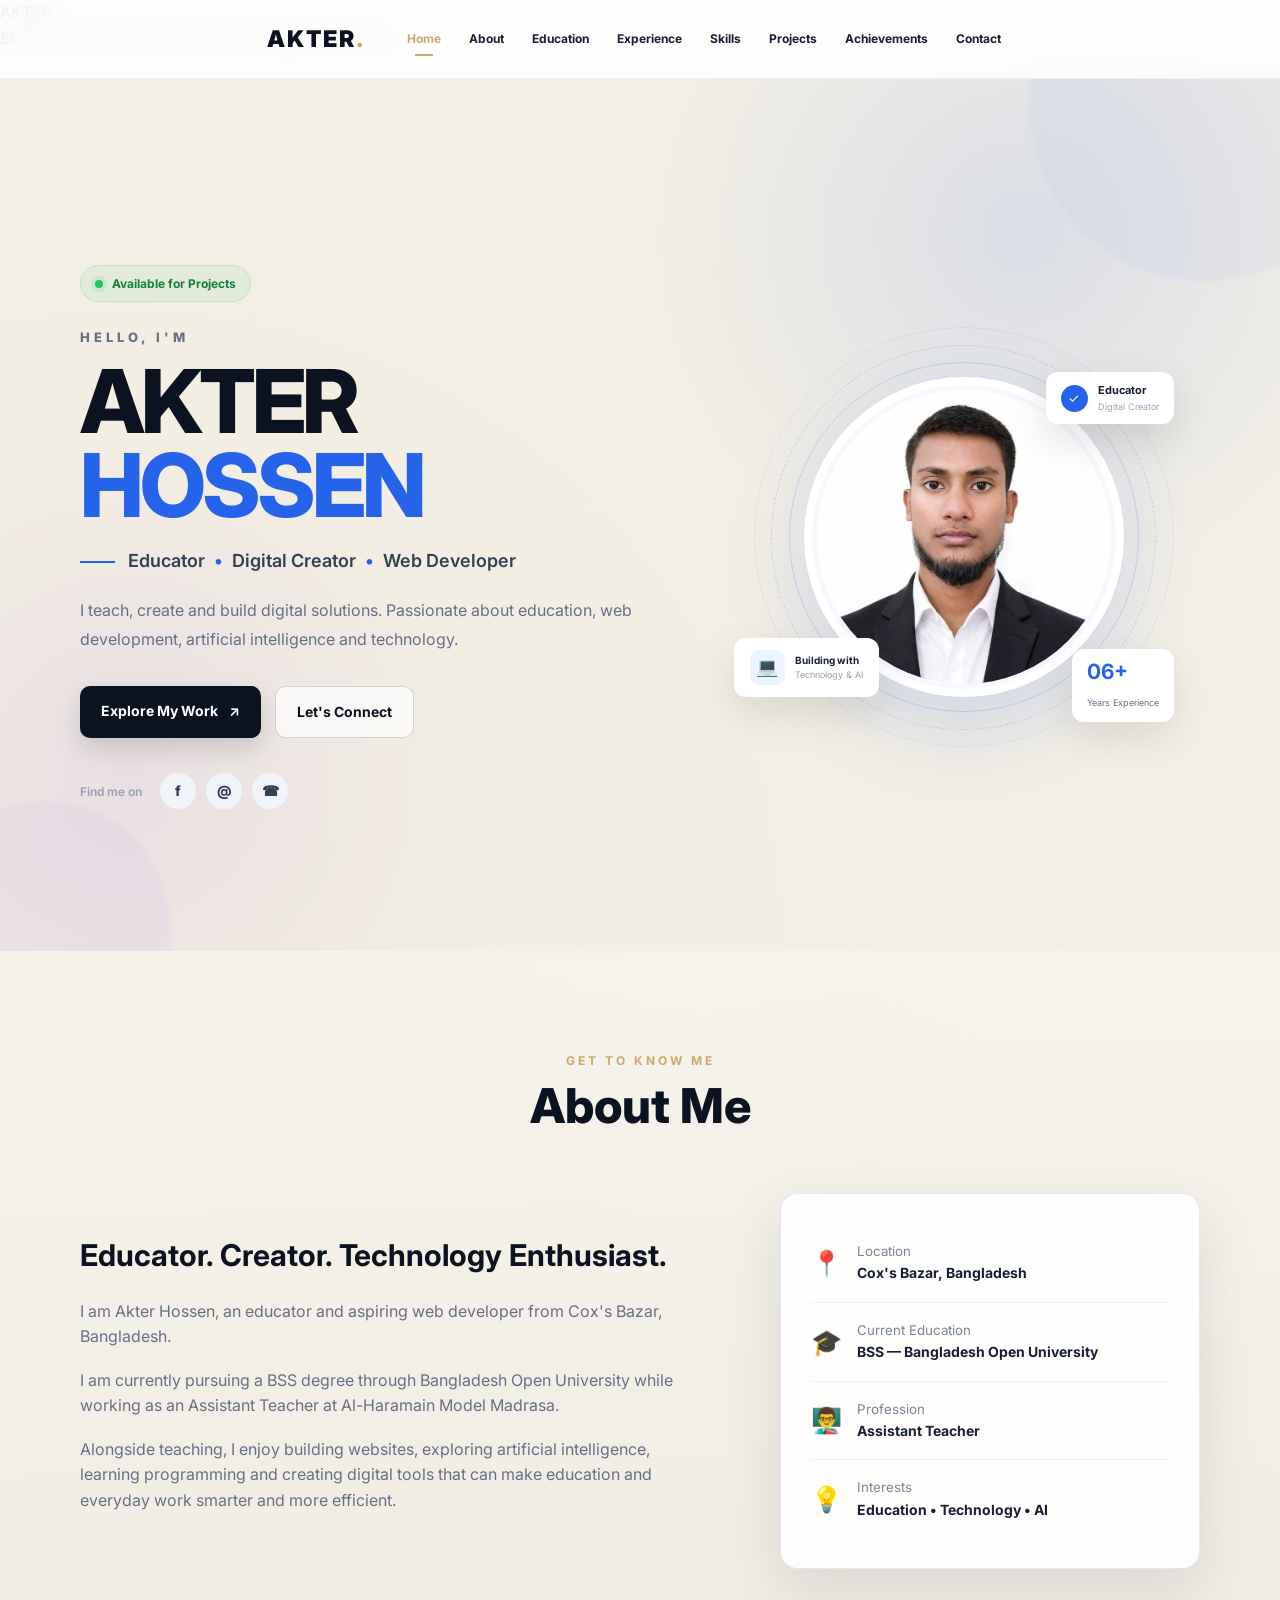
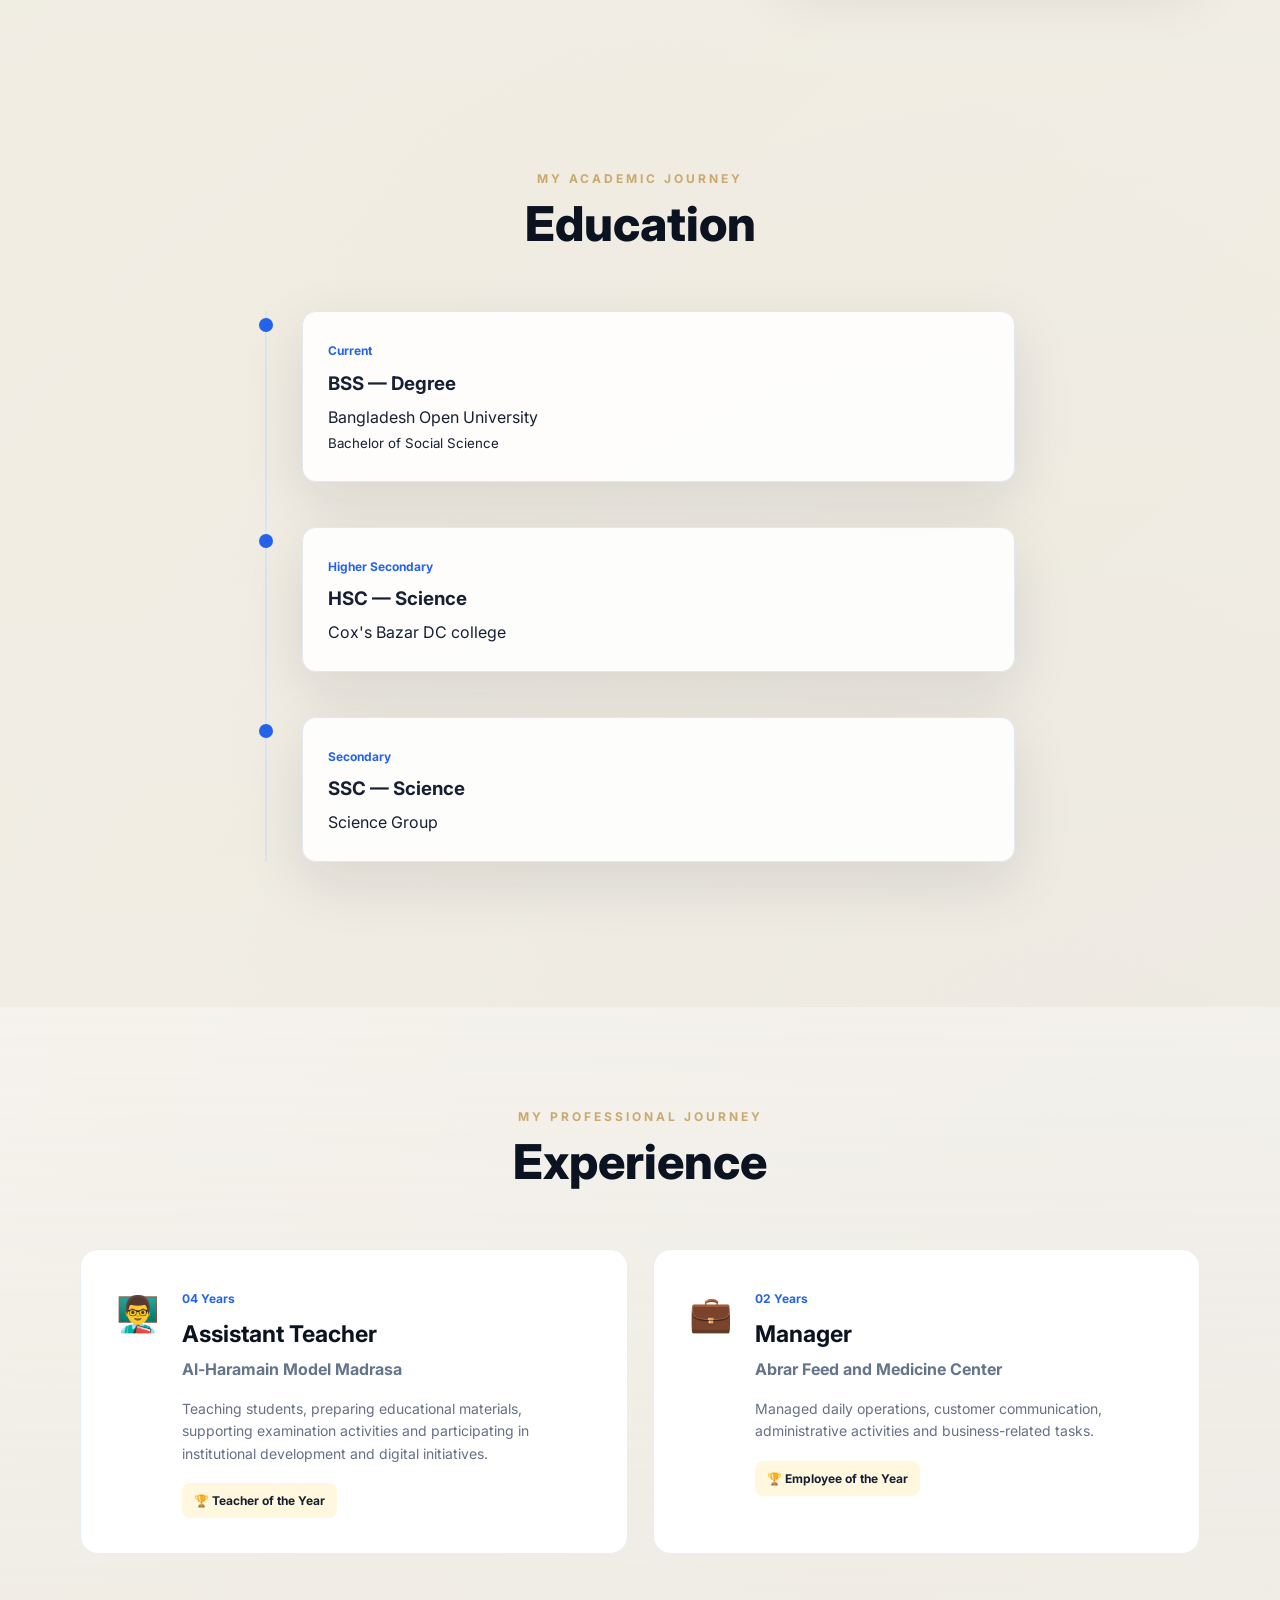
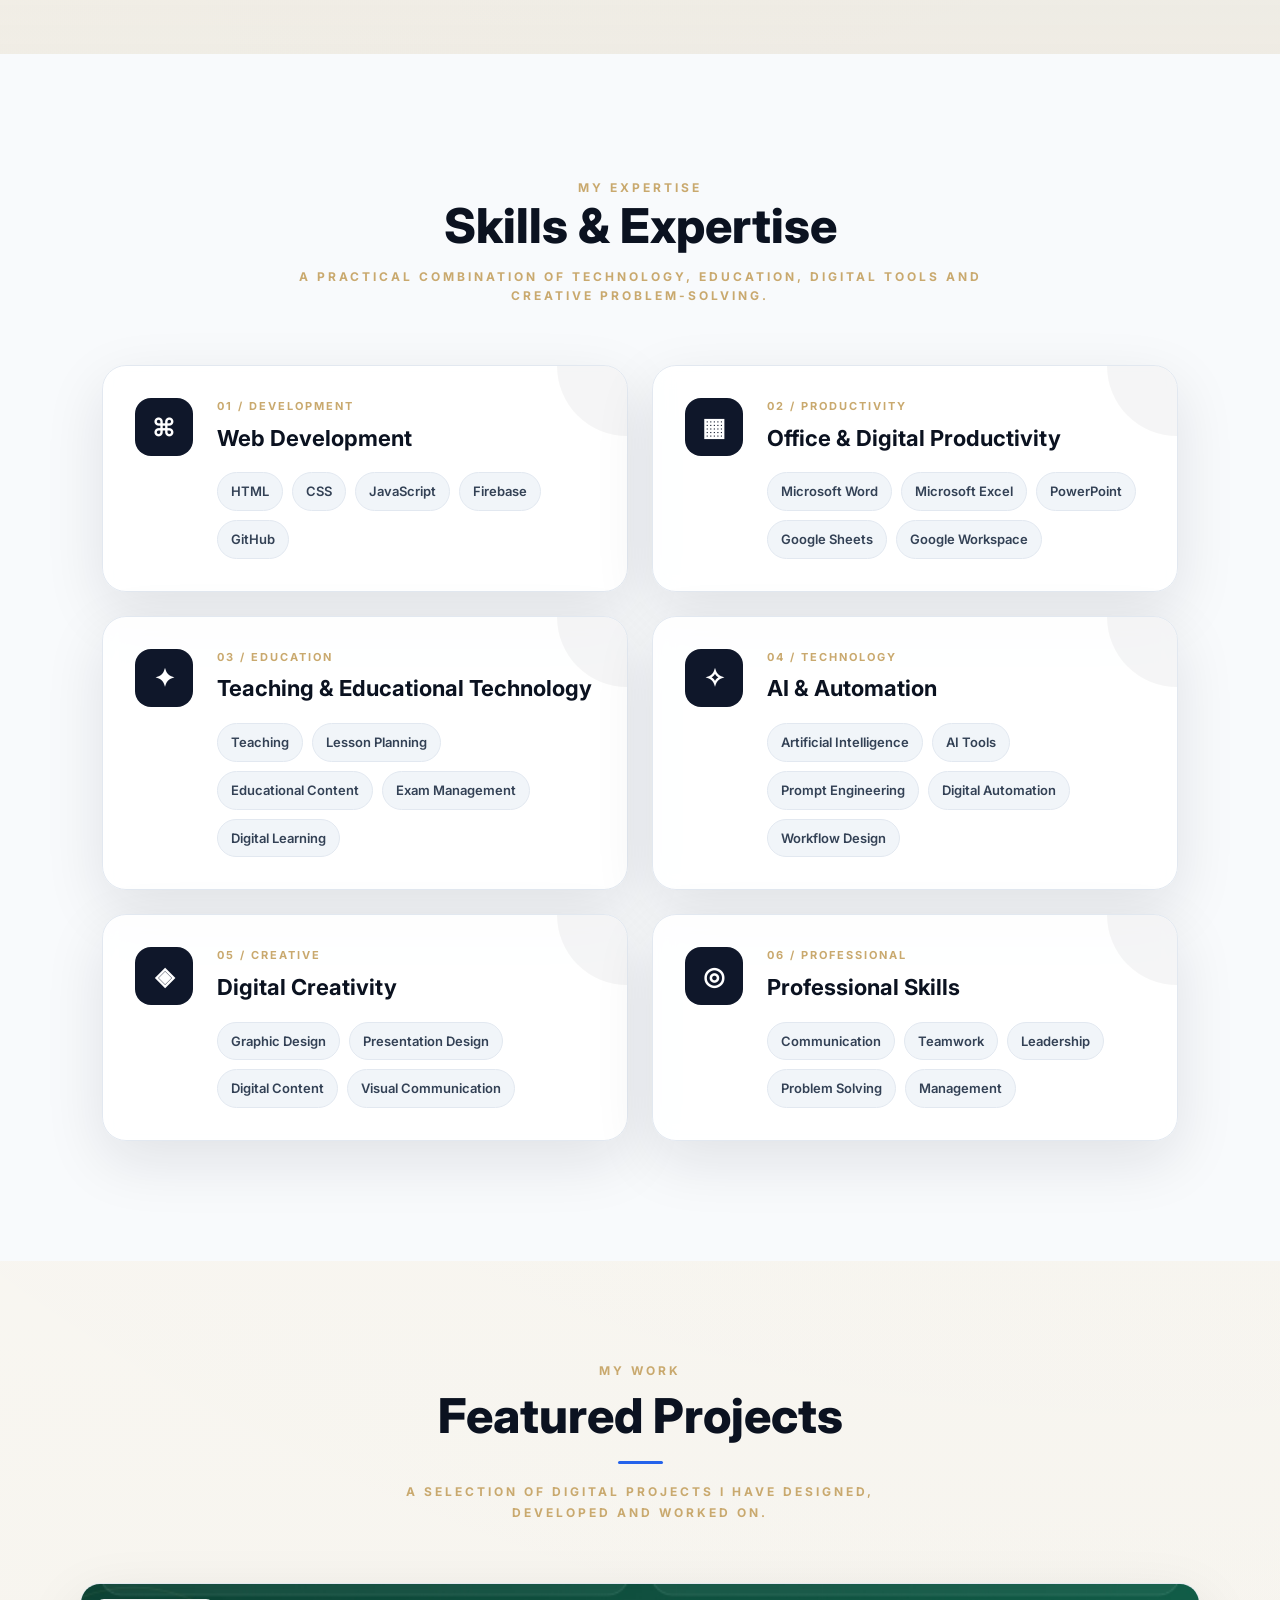
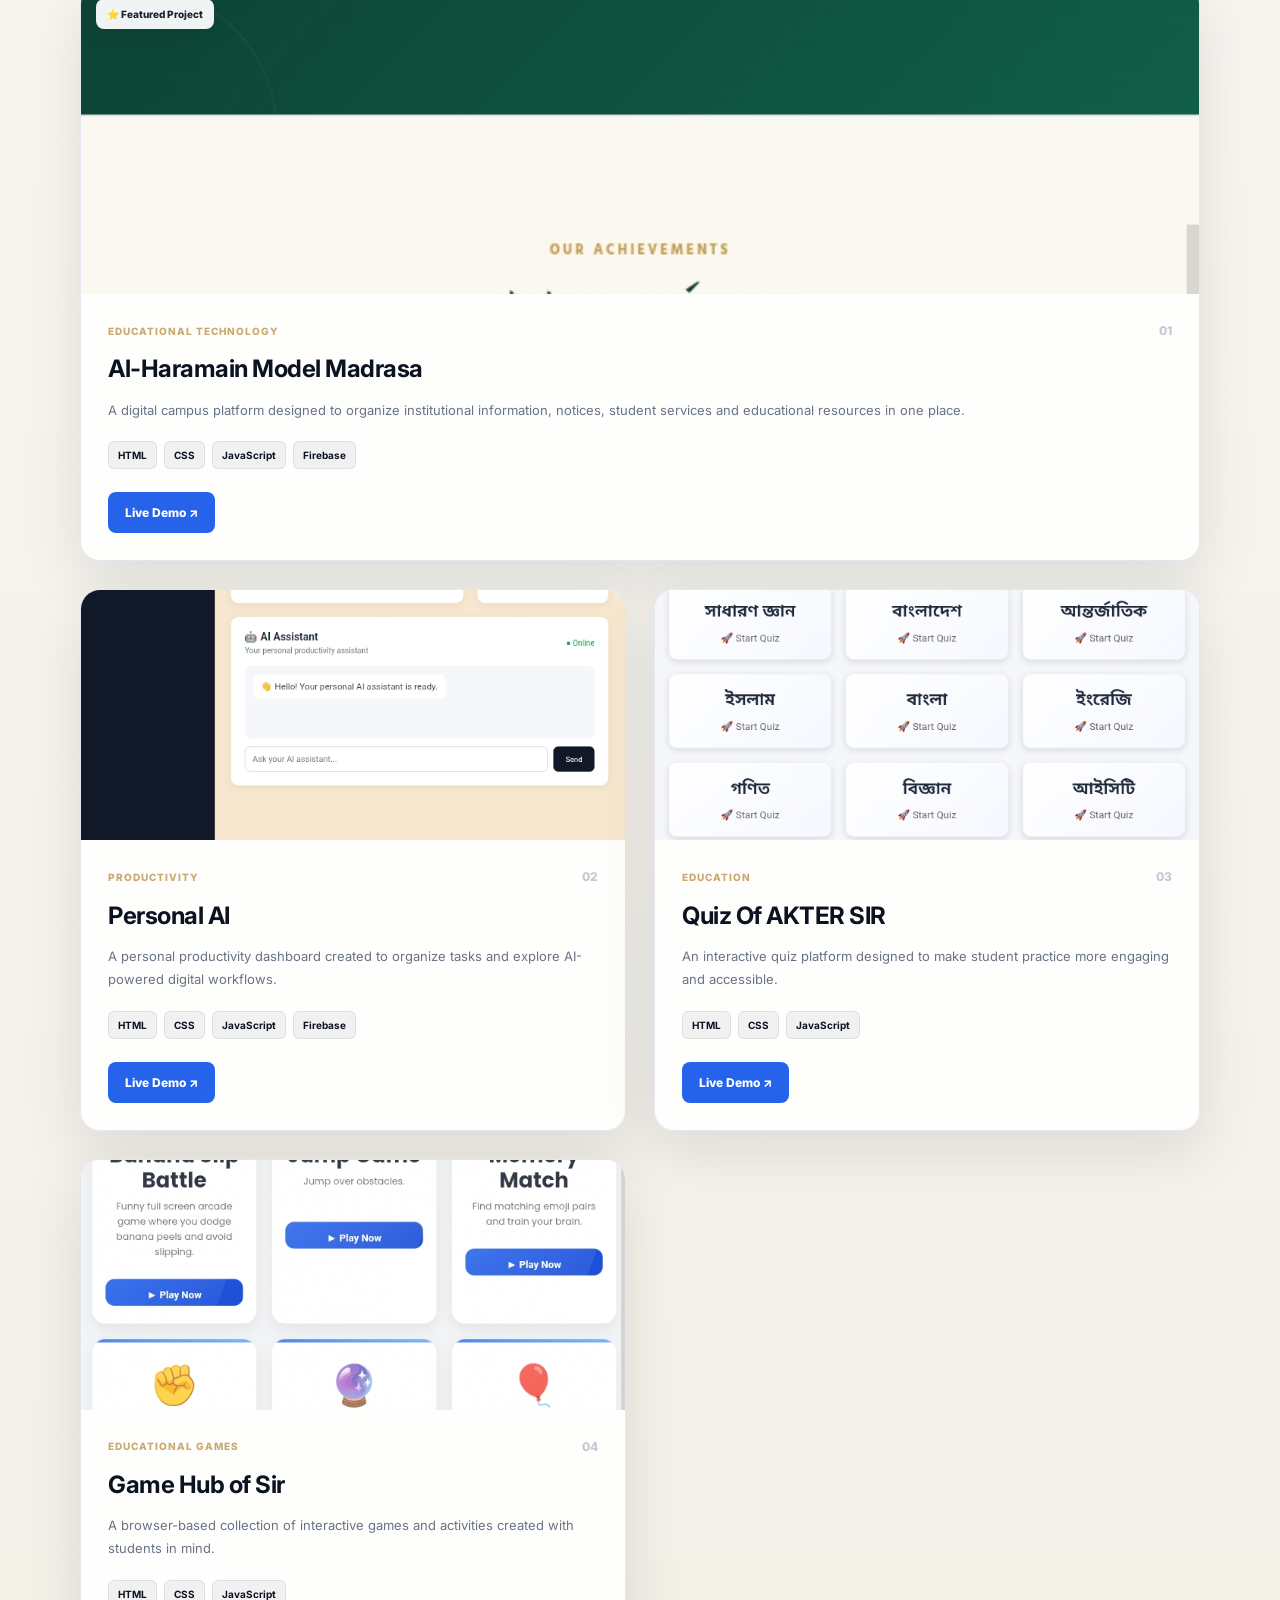
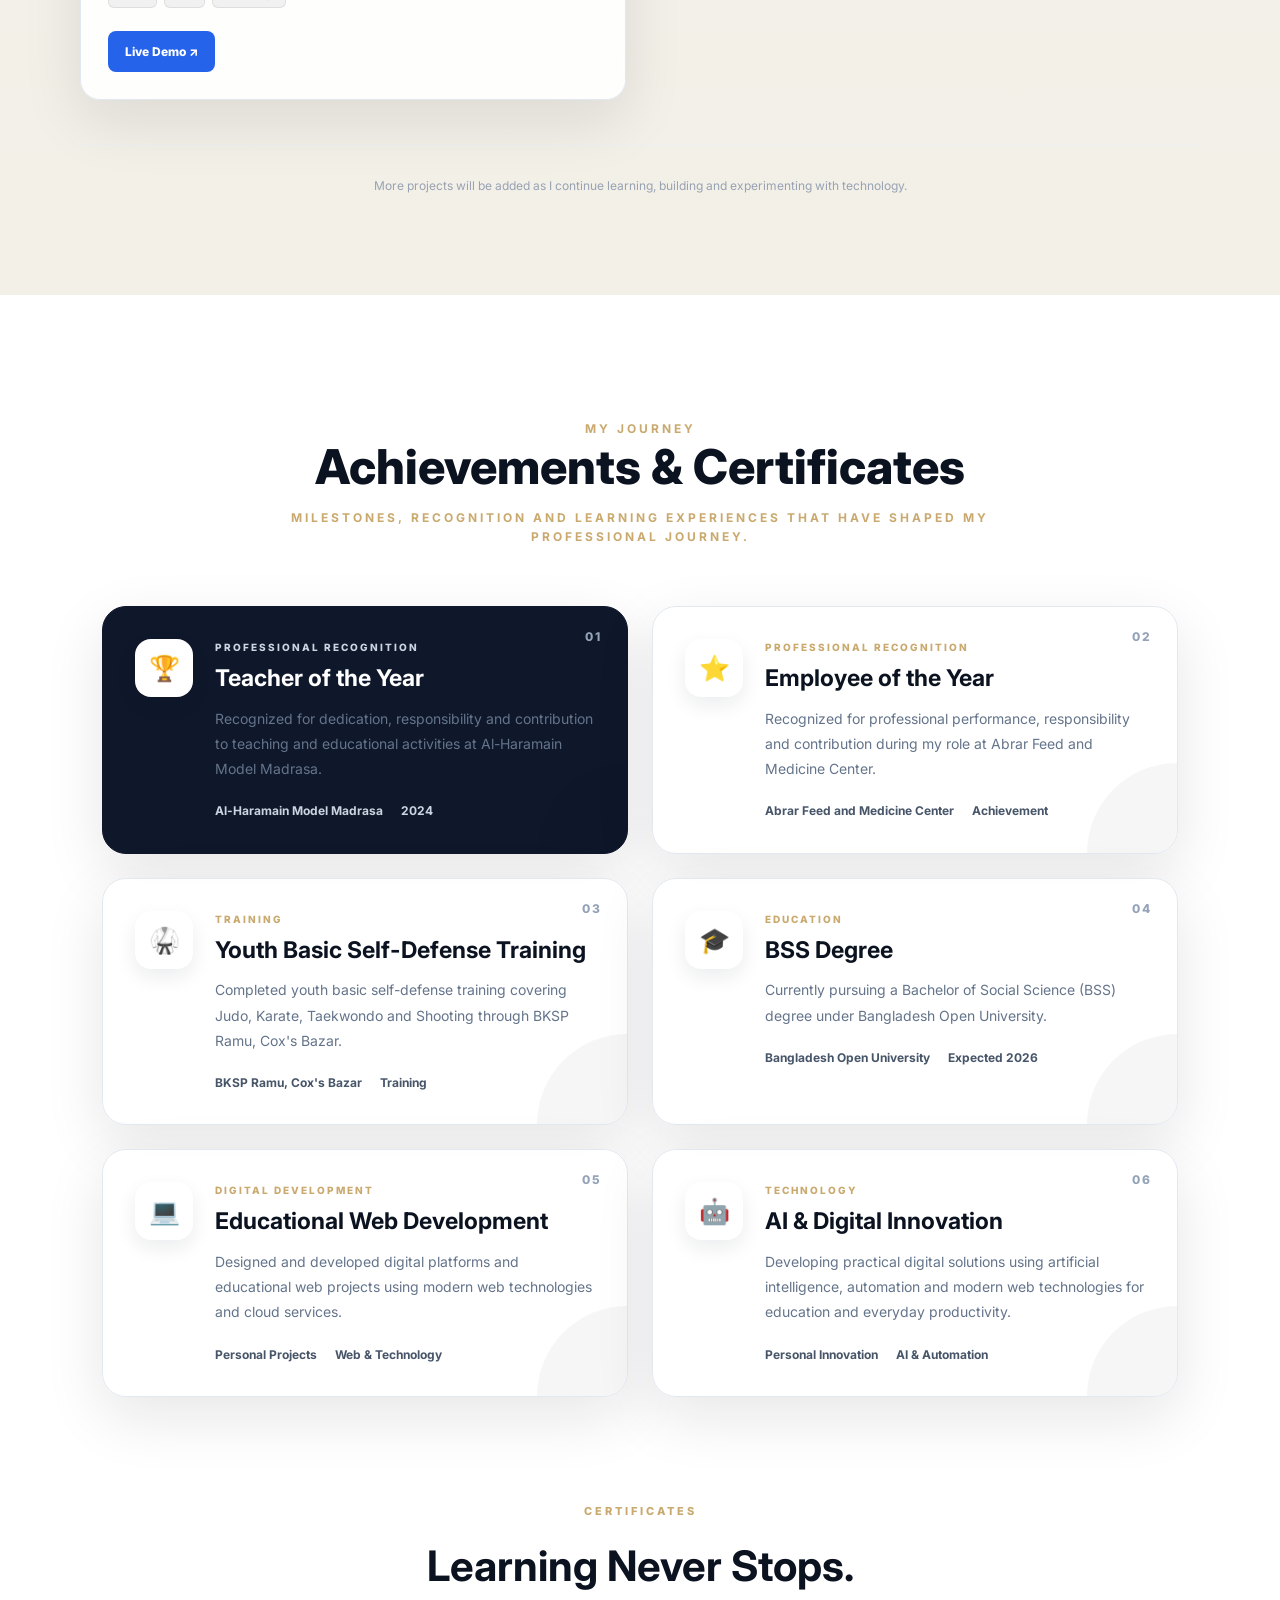
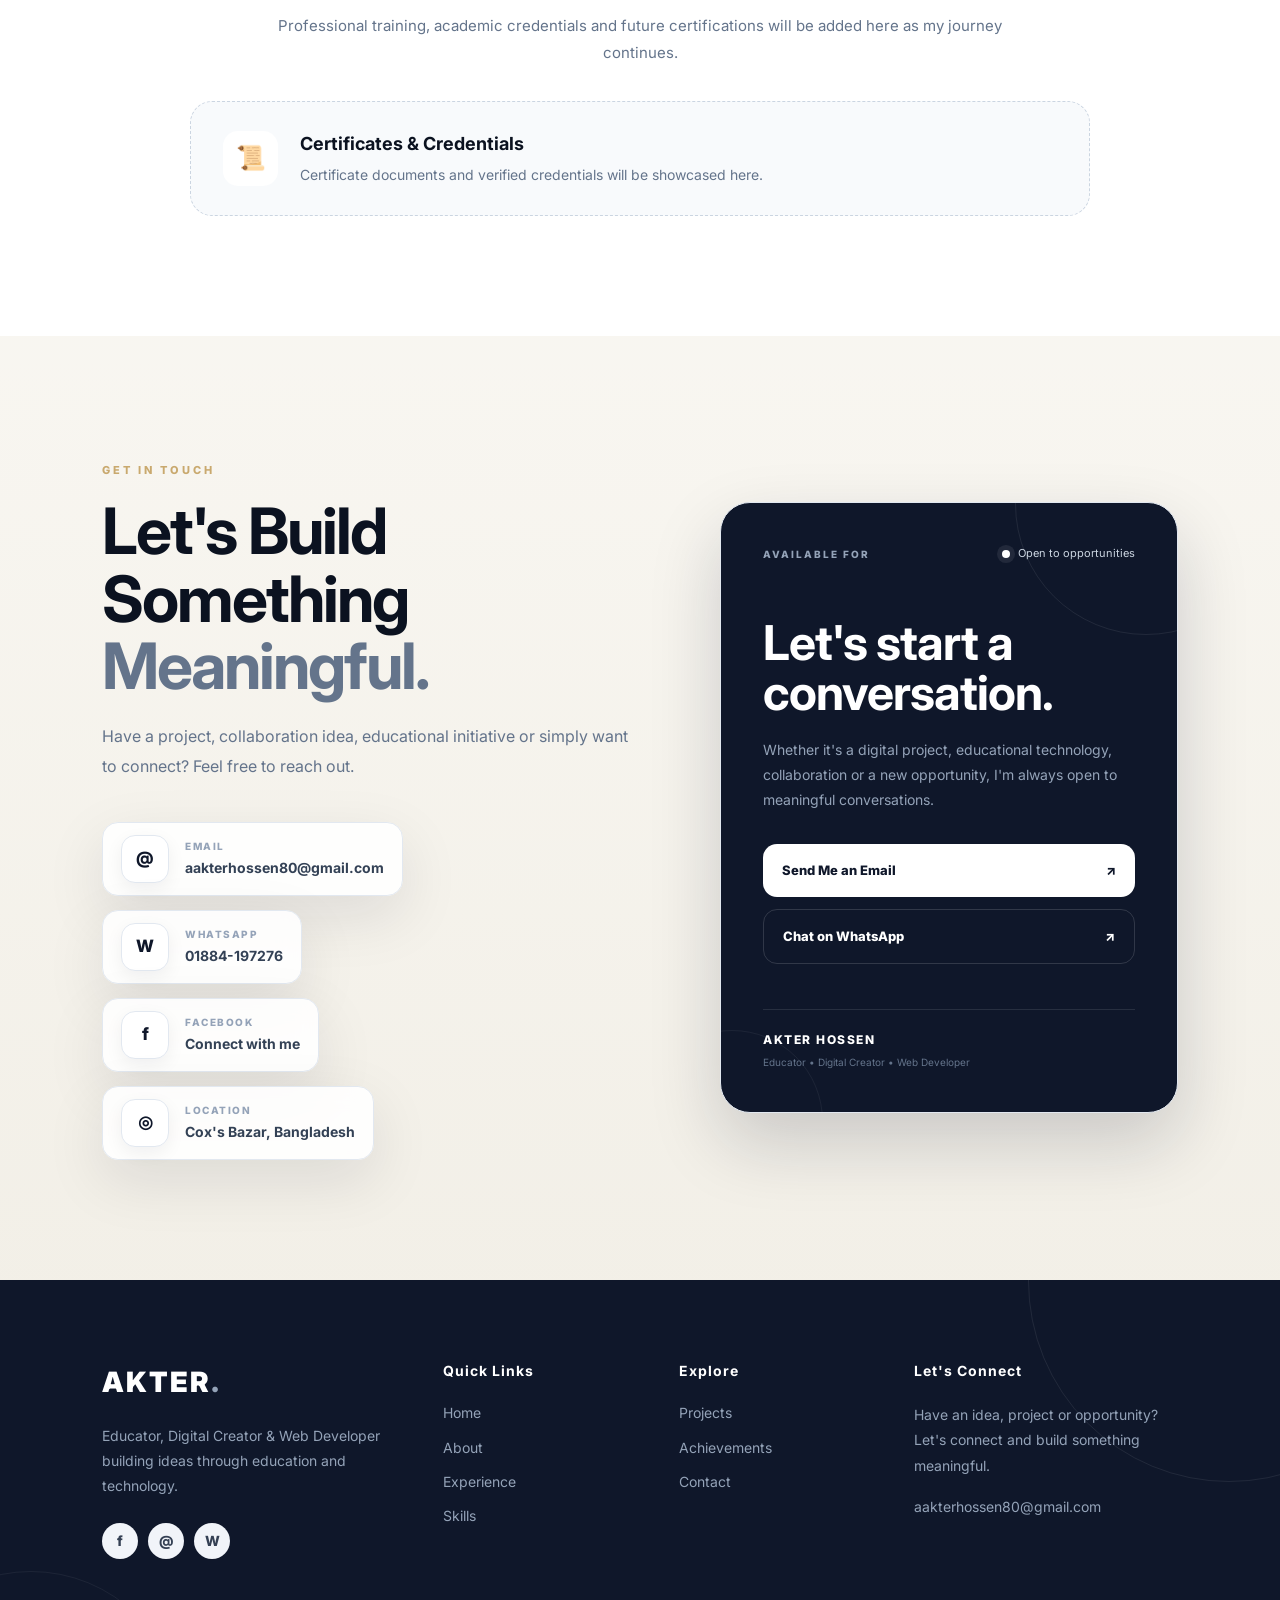
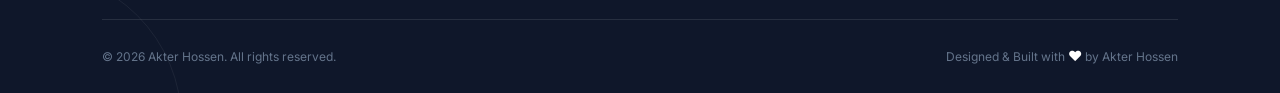
==== commit 46e03572: "Update index.html" ====
--- a/index.html
+++ b/index.html
@@ -36,7 +36,7 @@
     <meta name="twitter:image" content="images/profile.jpg">
 
     <!-- Favicon -->
-    <link rel="icon" type="image/png" href="images/profile.jpg">
+    <link rel="icon" type="image/png" href="profile.jpg">
 
     <!-- Stylesheet -->
     <link rel="stylesheet" href="style.css">
@@ -897,7 +897,7 @@
 
         <div class="footer-bottom">
             <p>
-                © <span id="footer-year"></span>
+                © 2026
                 Akter Hossen. All rights reserved.
             </p>
             <p class="footer-made">
--- a/style.css
+++ b/style.css
@@ -122,7 +122,7 @@
 
 
 /* =========================
-   NAVBAR
+   NAVBAR & MOBILE MENU FIX
 ========================================= */
 
 .navbar {
@@ -205,6 +205,7 @@
     width: 18px;
 }
 
+/* Mobile Menu Button - Fixed to Right */
 .menu-toggle {
     display: none;
     width: 44px;
@@ -235,6 +236,17 @@
     background: #ffffff;
     transform: translateY(-2px);
     box-shadow: 0 10px 24px rgba(11, 18, 32, 0.12);
+}
+
+/* Hamburger to X animation */
+.menu-toggle.open span:nth-child(1) {
+    transform: translateY(7px) rotate(45deg);
+}
+.menu-toggle.open span:nth-child(2) {
+    opacity: 0;
+}
+.menu-toggle.open span:nth-child(3) {
+    transform: translateY(-7px) rotate(-45deg);
 }
 
 
@@ -1710,67 +1722,63 @@
 
 
 /* =========================
-   RESPONSIVE DESIGN (MEDIA QUERIES)
+   RESPONSIVE DESIGN & MOBILE MENU FIX
 ========================= */
 
 @media (max-width: 950px) {
     .nav-container {
-        min-height: 70px;
+        display: flex !important;
+        justify-content: space-between !important;
+        align-items: center !important;
+        position: relative !important;
+        width: 100% !important;
+        padding: 0 5% !important;
+    }
+
+    .nav-logo, .logo {
+        margin-right: auto !important;
     }
 
     .menu-toggle {
-        display: flex;
+        display: flex !important;
+        margin-left: auto !important;
+        position: relative !important;
+        z-index: 99999 !important;
+        cursor: pointer !important;
+        pointer-events: auto !important;
     }
 
     .nav-menu {
-        position: absolute;
-        top: calc(100% + 12px);
-        right: 0;
-        width: min(280px, calc(100vw - 32px));
-        padding: 14px;
-        background: rgba(255, 255, 255, 0.96);
-        border: 1px solid rgba(11, 18, 32, 0.08);
-        border-radius: 18px;
-        box-shadow: 0 20px 50px rgba(11, 18, 32, 0.13);
+        display: none !important;
+        position: absolute !important;
+        top: calc(100% + 12px) !important;
+        right: 5% !important;
+        width: min(280px, calc(100vw - 32px)) !important;
+        padding: 16px !important;
+        background: rgba(255, 255, 255, 0.98) !important;
+        border: 1px solid rgba(11, 18, 32, 0.12) !important;
+        border-radius: 18px !important;
+        box-shadow: 0 25px 50px rgba(11, 18, 32, 0.2) !important;
         backdrop-filter: blur(18px);
         -webkit-backdrop-filter: blur(18px);
-        display: flex;
-        flex-direction: column;
-        gap: 4px;
-        opacity: 0;
-        visibility: hidden;
-        transform: translateY(-10px) scale(0.98);
-        transform-origin: top right;
-        transition: opacity 0.25s ease, visibility 0.25s ease, transform 0.25s ease;
+        flex-direction: column !important;
+        gap: 6px !important;
+        z-index: 99998 !important;
     }
 
     .nav-menu.open {
-        opacity: 1;
-        visibility: visible;
-        transform: translateY(0) scale(1);
+        display: flex !important;
     }
 
     .nav-link {
-        width: 100%;
-        padding: 12px 14px;
-        border-radius: 10px;
+        width: 100% !important;
+        padding: 12px 14px !important;
+        border-radius: 10px !important;
     }
 
     .nav-link:hover,
     .nav-link.active {
-        background: rgba(201, 169, 110, 0.10);
-    }
-
-    .menu-toggle[aria-expanded="true"] span:nth-child(1) {
-        transform: translateY(7px) rotate(45deg);
-    }
-
-    .menu-toggle[aria-expanded="true"] span:nth-child(2) {
-        opacity: 0;
-    }
-
-    .menu-toggle[aria-expanded="true"] span:nth-child(3) {
-        transform: translateY(-7px) rotate(-45deg);
+        background: rgba(201, 169, 110, 0.10) !important;
     }
 
     .footer-top {
@@ -1913,77 +1921,3 @@
         height: 44px;
     }
 }
-/* =========================================================
-   FIX: MOBILE MENU BUTTON POSITION & CLICKABILITY
-========================================================= */
-
-@media (max-width: 950px) {
-    /* ন্যাভবারকে সঠিকভাবে স্পেস অ্যারেঞ্জ করার জন্য */
-    .nav-container {
-        display: flex !important;
-        justify-content: space-between !important;
-        align-items: center !important;
-        position: relative !important;
-        width: 100% !important;
-        padding: 0 5% !important;
-    }
-
-    /* লোগো বাম দিকে থাকবে */
-    .nav-logo, .logo {
-        margin-right: auto !important;
-    }
-
-    /* মেনু বাটনকে জোড় করে একদম ডান দিকে পাঠানো এবং ক্লিকের উপযোগী করা */
-    .menu-toggle {
-        display: flex !important;
-        margin-left: auto !important;
-        position: relative !important;
-        z-index: 9999 !important;
-        pointer-events: auto !important;
-    }
-
-    /* মোবাইল মেনু ড্রপডাউন ঠিকভাবে ওপেন হওয়ার জন্য */
-    .nav-menu.open {
-        display: flex !important;
-        opacity: 1 !important;
-        visibility: visible !important;
-        transform: translateY(0) scale(1) !important;
-    }
-}
-/* =========================================================
-   MOBILE MENU FIX FOR CLICK & TOGGLE
-========================================================= */
-
-@media (max-width: 950px) {
-    /* ড্রপডাউন মেনু ডিফল্ট অবস্থায় সম্পূর্ণ লুকিয়ে থাকবে এবং ক্লিক ইভেন্ট পাবে */
-    .nav-menu {
-        display: none !important;
-        position: absolute !important;
-        top: calc(100% + 10px) !important;
-        right: 5% !important;
-        width: 250px !important;
-        background: #ffffff !important;
-        border: 1px solid rgba(11, 18, 32, 0.1) !important;
-        border-radius: 16px !important;
-        box-shadow: 0 20px 40px rgba(11, 18, 32, 0.15) !important;
-        padding: 15px !important;
-        flex-direction: column !important;
-        gap: 8px !important;
-        z-index: 9998 !important;
-    }
-
-    /* জাভাস্ক্রিপ্ট থেকে 'open' ক্লাস যোগ হলেই মেনু দৃশ্যমান হবে */
-    .nav-menu.open {
-        display: flex !important;
-        opacity: 1 !important;
-        visibility: visible !important;
-    }
-
-    /* হ্যামবার্গার আইকন ক্লিক করার উপযোগী করা */
-    .menu-toggle {
-        display: flex !important;
-        cursor: pointer !important;
-        z-index: 9999 !important;
-        pointer-events: auto !important;
-    }
-}
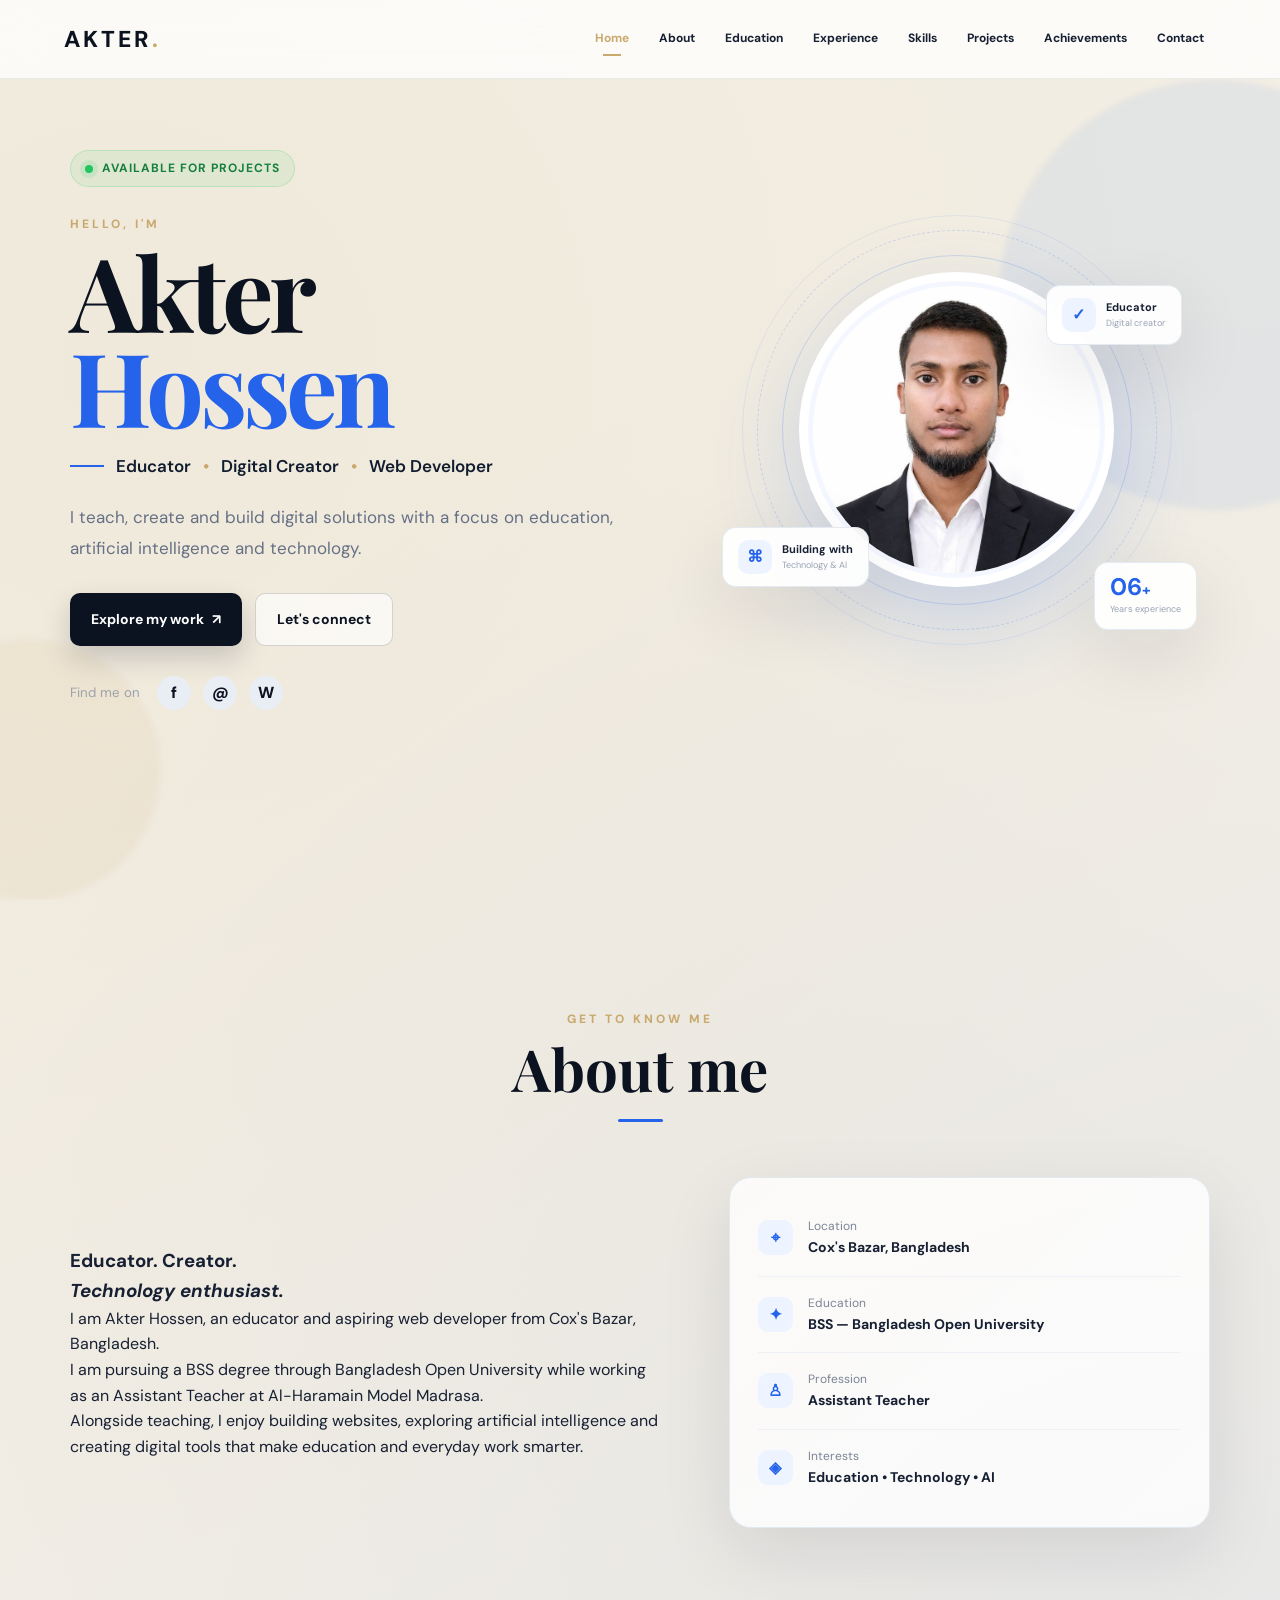
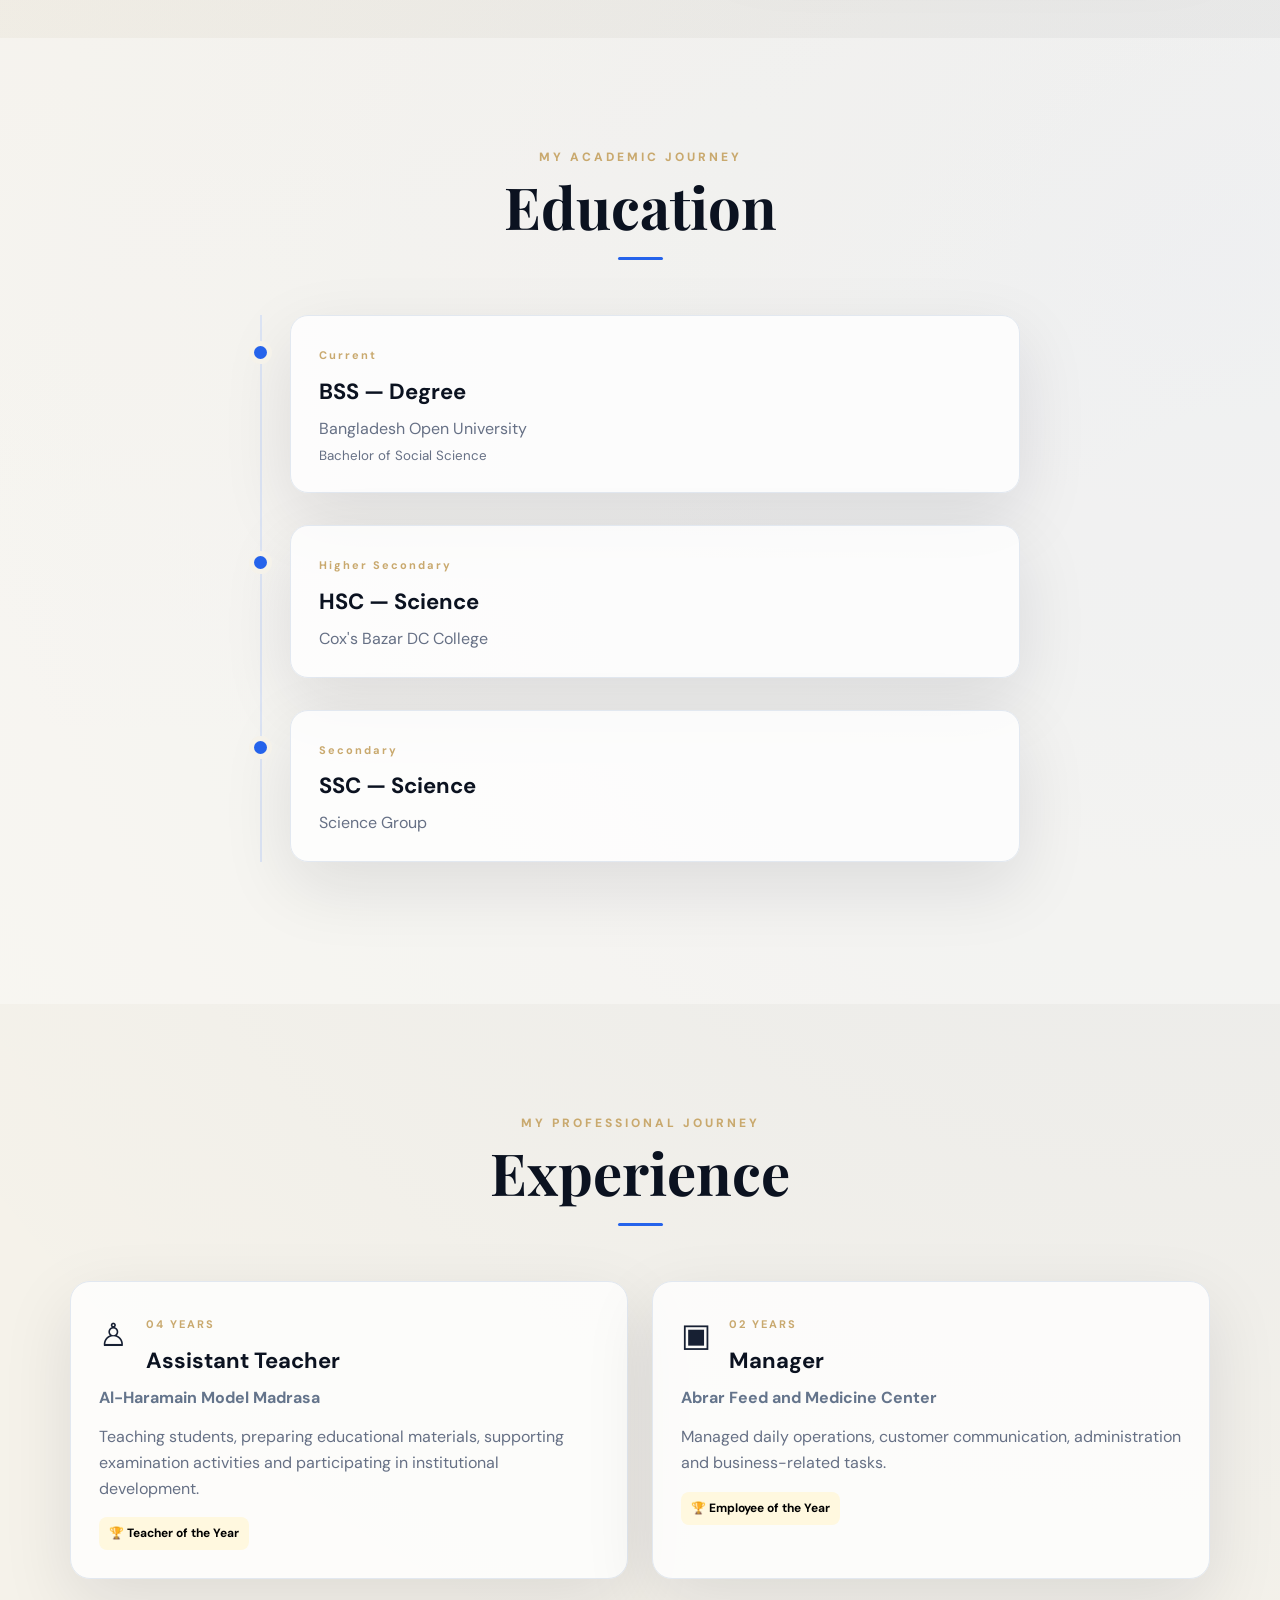
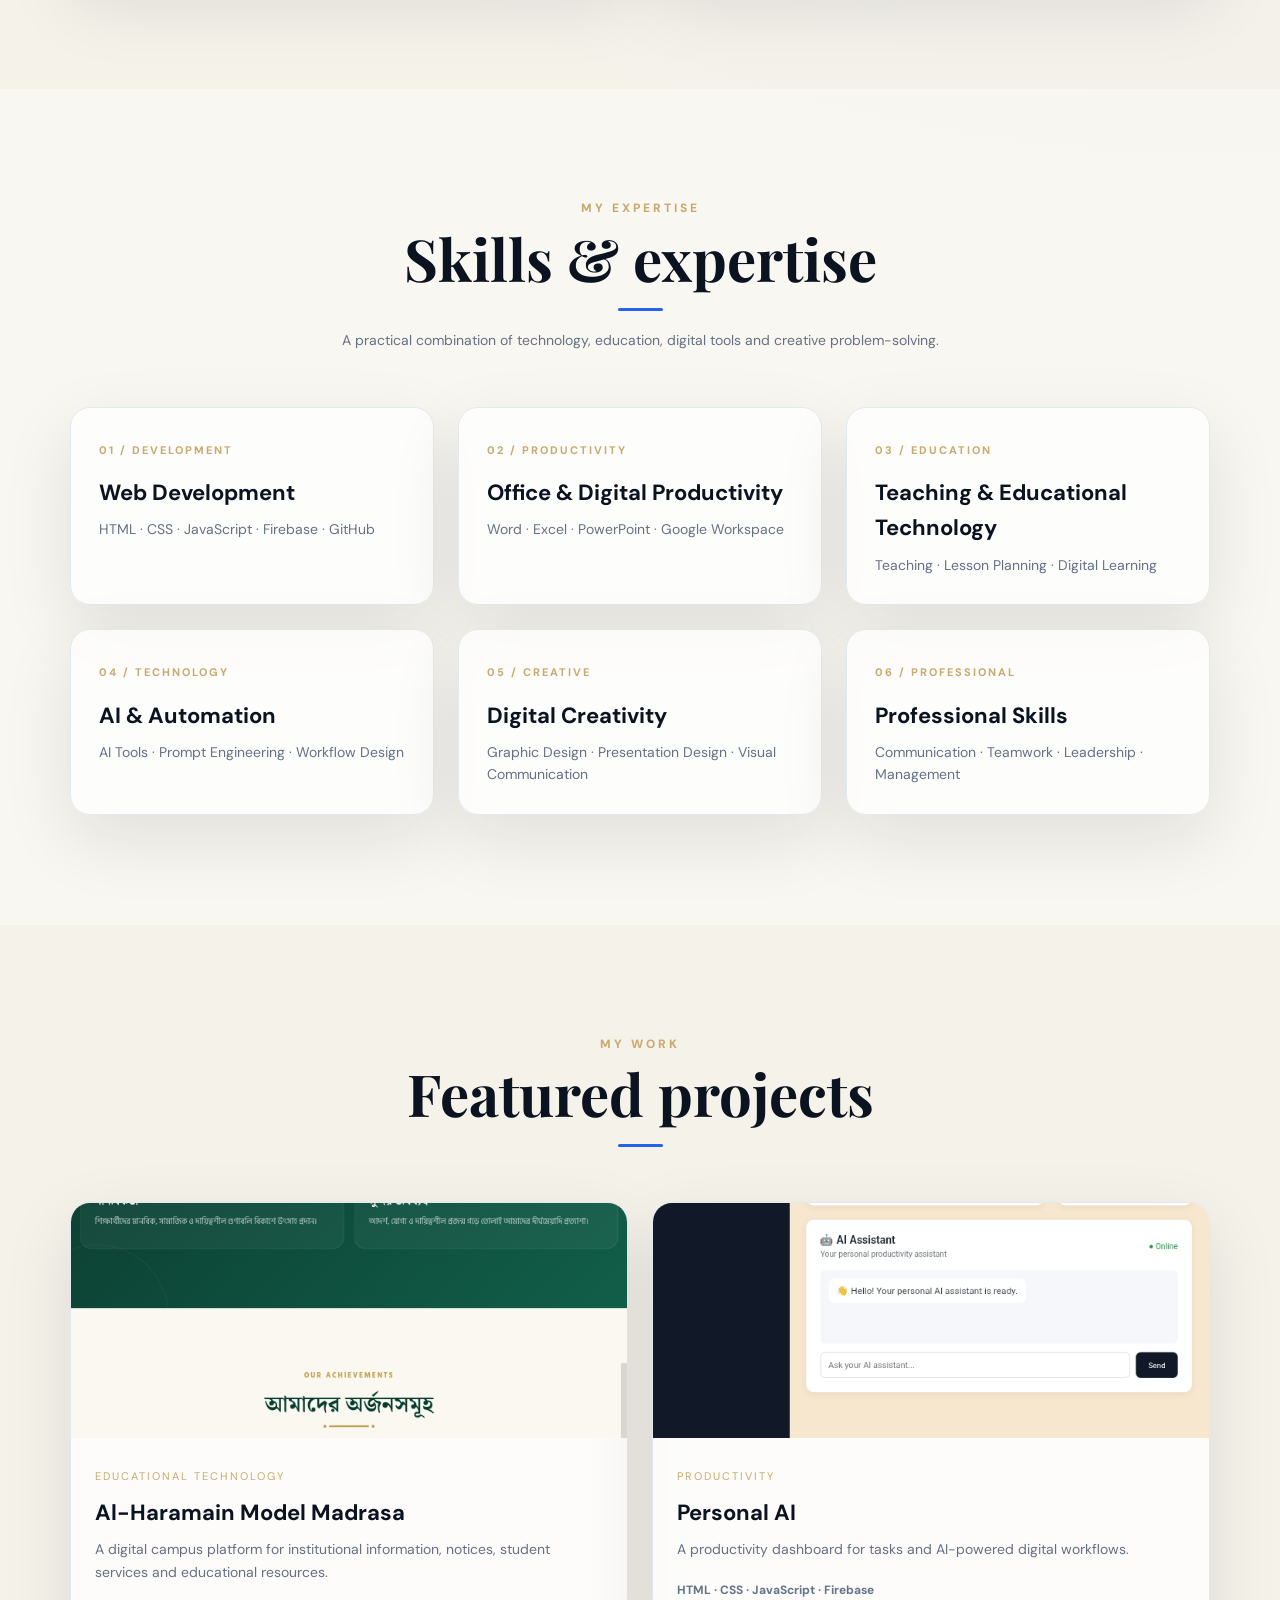
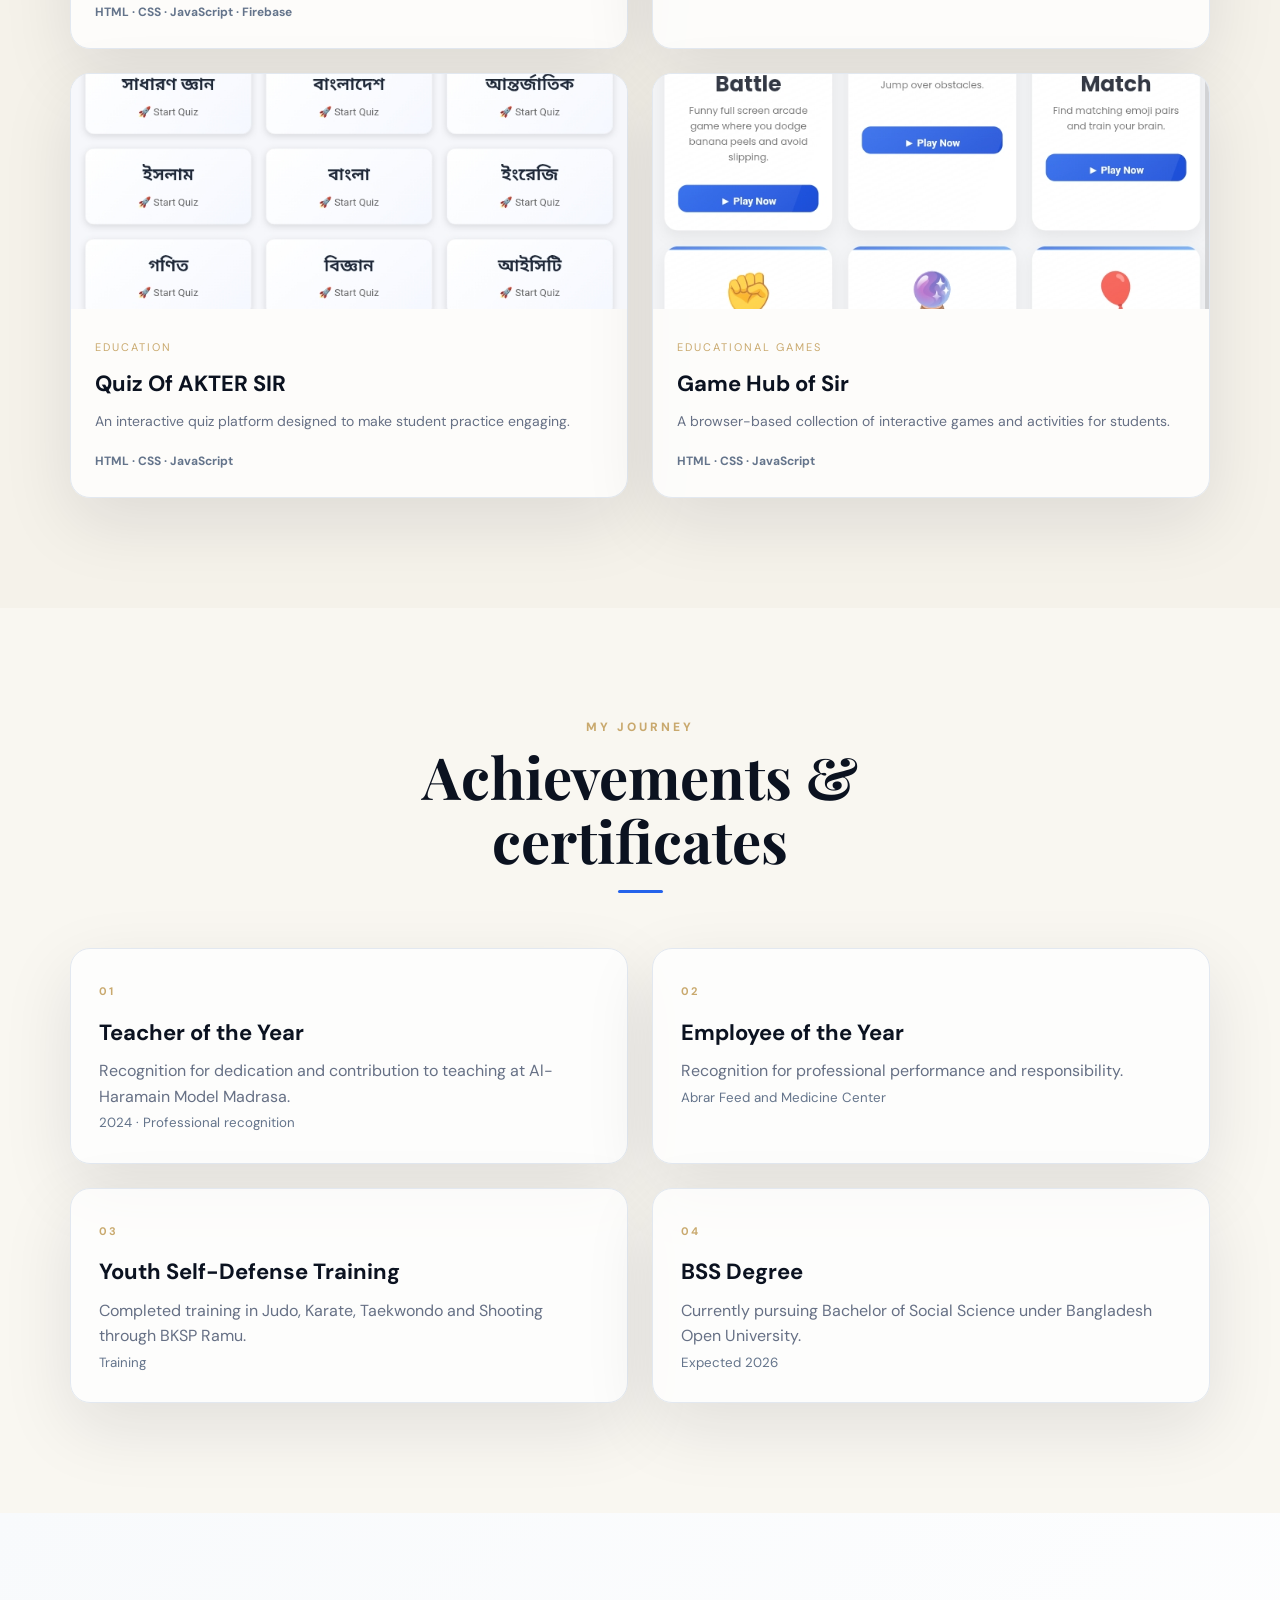
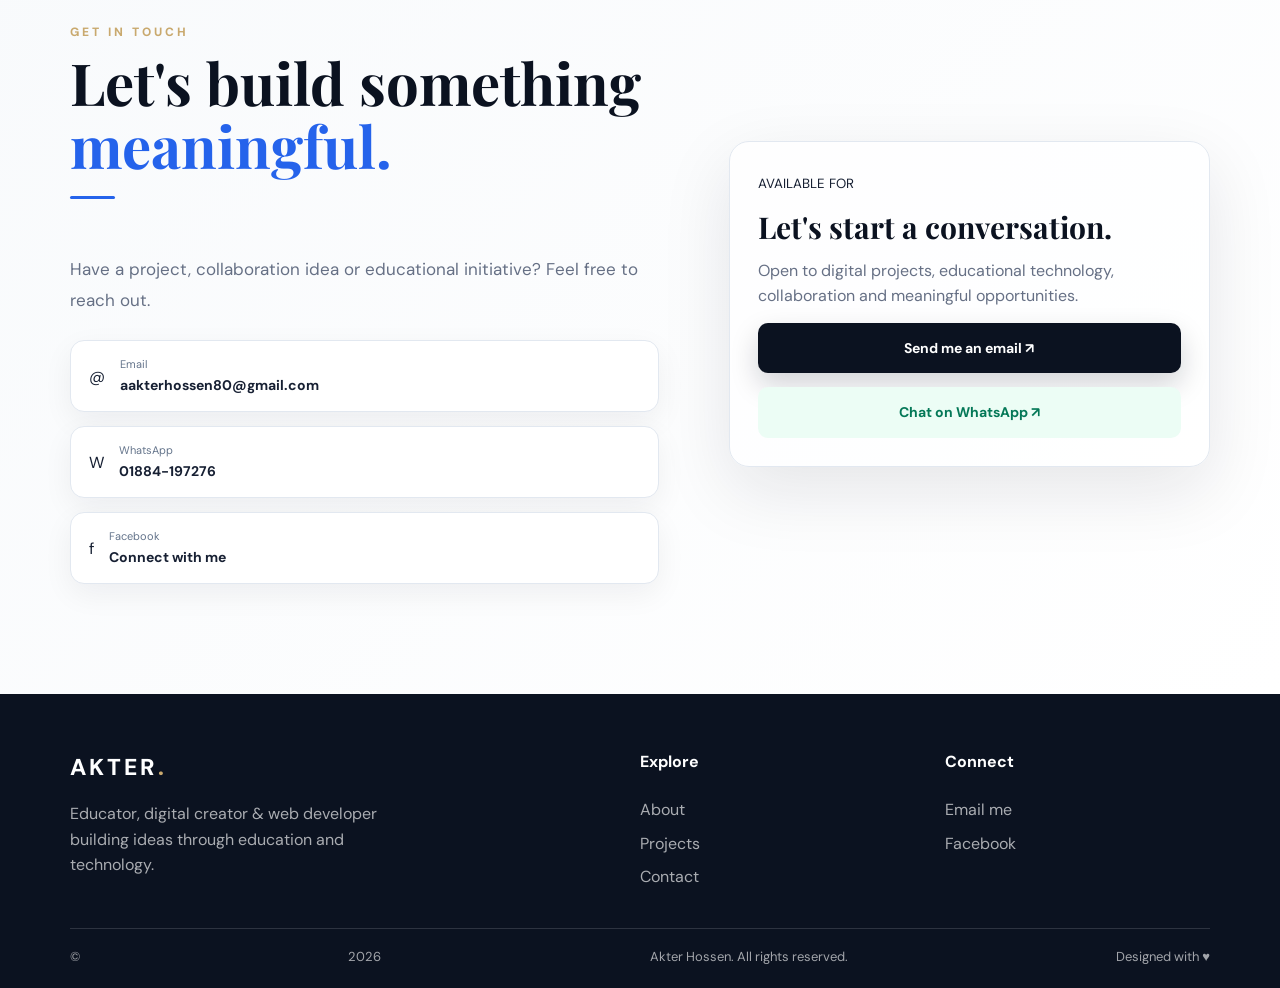
==== commit 1ed498f1: "Create premium, polished and production-ready portfolio experience" ====
--- a/index.html
+++ b/index.html
@@ -1,918 +1,42 @@
-<!DOCTYPE html>
+<!doctype html>
 <html lang="en">
 <head>
-    <meta charset="UTF-8">
-    <meta name="viewport" content="width=device-width, initial-scale=1.0">
-
-    <title>Akter Hossen | Educator & Digital Creator</title>
-
-    <meta name="description"
-          content="Official portfolio of Akter Hossen — Educator, Digital Creator and aspiring Web Developer from Cox's Bazar, Bangladesh.[span_0](start_span)[span_0](end_span)">
-
-    <meta name="keywords"
-          content="Akter Hossen, Educator, Digital Creator, Web Developer, Cox's Bazar, Bangladesh, Educational Technology, Web Development">
-
-    <meta name="author"
-          content="Akter Hossen">
-
-    <meta name="robots"
-          content="index, follow">
-
-    <meta name="theme-color"
-          content="#0B1220">
-
-    <!-- Open Graph / Facebook / WhatsApp -->
-    <meta property="og:type" content="website">
-    <meta property="og:title" content="Akter Hossen | Educator • Digital Creator • Web Developer">
-    <meta property="og:description" content="Personal portfolio of Akter Hossen — educator, digital creator and web developer.">
-    <meta property="og:image" content="images/profile.jpg">
-    <meta property="og:url" content="https://hunter09090.github.io/">
-    <meta property="og:site_name" content="Akter Hossen">
-
-    <!-- Twitter / X -->
-    <meta name="twitter:card" content="summary_large_image">
-    <meta name="twitter:title" content="Akter Hossen | Educator • Digital Creator • Web Developer">
-    <meta name="twitter:description" content="Educator, Digital Creator and Web Developer from Cox's Bazar, Bangladesh.">
-    <meta name="twitter:image" content="images/profile.jpg">
-
-    <!-- Favicon -->
-    <link rel="icon" type="image/png" href="profile.jpg">
-
-    <!-- Stylesheet -->
-    <link rel="stylesheet" href="style.css">
-
-    <!-- Google Font -->
-    <link rel="preconnect" href="https://fonts.googleapis.com">
-    <link rel="preconnect" href="https://fonts.gstatic.com" crossorigin>
-    <link href="https://fonts.googleapis.com/css2?family=Inter:wght@400;500;600;700;800&display=swap" rel="stylesheet">
+  <meta charset="UTF-8">
+  <meta name="viewport" content="width=device-width, initial-scale=1">
+  <meta name="description" content="Official portfolio of Akter Hossen — educator, digital creator and aspiring web developer from Cox's Bazar, Bangladesh.">
+  <meta name="author" content="Akter Hossen">
+  <meta name="theme-color" content="#0b1220">
+  <meta property="og:type" content="website">
+  <meta property="og:title" content="Akter Hossen | Educator • Digital Creator • Web Developer">
+  <meta property="og:description" content="Educator, digital creator and aspiring web developer building useful digital experiences.">
+  <meta property="og:image" content="profile.jpg">
+  <meta property="og:url" content="https://hunter09090.github.io/">
+  <meta name="twitter:card" content="summary_large_image">
+  <meta name="twitter:image" content="profile.jpg">
+  <title>Akter Hossen | Educator & Digital Creator</title>
+  <link rel="icon" type="image/jpeg" href="profile.jpg">
+  <link rel="preconnect" href="https://fonts.googleapis.com">
+  <link rel="preconnect" href="https://fonts.gstatic.com" crossorigin>
+  <link href="https://fonts.googleapis.com/css2?family=DM+Sans:wght@400;500;600;700&family=Playfair+Display:wght@600;700&display=swap" rel="stylesheet">
+  <link rel="stylesheet" href="style.css">
 </head>
-
 <body>
-
-<!-- ================= PREMIUM PAGE LOADER ================= -->
-<div id="page-loader">
-    <div class="loader-content">
-        <div class="loader-logo">
-            AKTER<span>.</span>
-        </div>
-        <div class="loader-line">
-            <span></span>
-        </div>
-        <p>
-            EDUCATOR • DIGITAL CREATOR • WEB DEVELOPER
-        </p>
-    </div>
-</div>
-
-<!-- ================= NAVBAR ================= -->
-<nav class="navbar" id="navbar">
-    <div class="nav-container">
-        <a href="#home" class="nav-logo">
-            AKTER<span>.</span>
-        </a>
-
-        <button
-            class="menu-toggle"
-            id="menu-toggle"
-            aria-label="Open navigation menu"
-            aria-expanded="false">
-            <span></span>
-            <span></span>
-            <span></span>
-        </button>
-
-        <div class="nav-menu" id="nav-menu">
-            <a href="#home" class="nav-link active">Home</a>
-            <a href="#about" class="nav-link">About</a>
-            <a href="#education" class="nav-link">Education</a>
-            <a href="#experience" class="nav-link">Experience</a>
-            <a href="#skills" class="nav-link">Skills</a>
-            <a href="#projects" class="nav-link">Projects</a>
-            <a href="#achievements" class="nav-link">Achievements</a>
-            <a href="#contact" class="nav-link">Contact</a>
-        </div>
-    </div>
-</nav>
-
-<main>
-
-    <!-- ================= HERO ================= -->
-    <section id="home" class="hero">
-        <div class="hero-background-shape shape-one"></div>
-        <div class="hero-background-shape shape-two"></div>
-
-        <div class="container hero-content">
-            <!-- LEFT SIDE -->
-            <div class="hero-text">
-                <div class="status-badge">
-                    <span class="status-dot"></span>
-                    Available for Projects
-                </div>
-
-                <p class="small-title">HELLO, I'M</p>
-
-                <h1>
-                    AKTER
-                    <span>HOSSEN</span>
-                </h1>
-
-                <div class="professional-title">
-                    <span class="title-line"></span>
-                    <h2>
-                        Educator
-                        <span>•</span>
-                        Digital Creator
-                        <span>•</span>
-                        Web Developer
-                    </h2>
-                </div>
-
-                <p class="hero-description">
-                    I teach, create and build digital solutions.
-                    Passionate about education, web development,
-                    artificial intelligence and technology.
-                </p>
-
-                <!-- BUTTONS -->
-                <div class="hero-buttons">
-                    <a href="#projects" class="btn primary-btn">
-                        Explore My Work
-                        <span>↗</span>
-                    </a>
-                    <a href="#contact" class="btn secondary-btn">
-                        Let's Connect
-                    </a>
-                </div>
-
-                <!-- SOCIAL LINKS -->
-                <div class="social-area">
-                    <span class="social-label">Find me on</span>
-                    <div class="social-links">
-                        <a href="https://www.facebook.com/ahr110" target="_blank" aria-label="Facebook">f</a>
-                        <a href="mailto:aakterhossen80@gmail.com" aria-label="Email">@</a>
-                        <a href="https://wa.me/8801884197276" target="_blank" aria-label="WhatsApp">☎</a>
-                    </div>
-                </div>
-            </div>
-
-            <!-- RIGHT SIDE -->
-            <div class="hero-image">
-                <div class="profile-wrapper">
-                    <!-- Animated Rings -->
-                    <div class="animated-ring ring-one"></div>
-                    <div class="animated-ring ring-two"></div>
-                    <div class="animated-ring ring-three"></div>
-
-                    <!-- Profile -->
-                    <div class="profile-circle">
-                        <img src="profile.jpg" alt="Akter Hossen" class="profile-photo">
-                    </div>
-
-                    <!-- Verified-style Badge -->
-                    <div class="profile-badge">
-                        <span>✓</span>
-                        <div>
-                            <strong>Educator</strong>
-                            <small>Digital Creator</small>
-                        </div>
-                    </div>
-
-                    <!-- Floating Technology Badge -->
-                    <div class="floating-card tech-card">
-                        <span class="tech-icon">💻</span>
-                        <div>
-                            <strong>Building with</strong>
-                            <small>Technology & AI</small>
-                        </div>
-                    </div>
-
-                    <!-- Floating Experience Badge -->
-                    <div class="floating-card experience-badge">
-                        <strong>06+</strong>
-                        <span>Years Experience</span>
-                    </div>
-                </div>
-            </div>
-        </div>
-    </section>
-
-    <!-- ================= ABOUT ================= -->
-    <section id="about" class="section">
-        <div class="container">
-            <div class="section-heading">
-                <p>GET TO KNOW ME</p>
-                <h2>About Me</h2>
-            </div>
-
-            <div class="about-grid">
-                <div class="about-text">
-                    <h3>Educator. Creator. Technology Enthusiast.</h3>
-                    <p>
-                        I am Akter Hossen, an educator and aspiring web developer
-                        from Cox's Bazar, Bangladesh.
-                    </p>
-                    <p>
-                        I am currently pursuing a BSS degree through Bangladesh Open
-                        University while working as an Assistant Teacher at
-                        Al-Haramain Model Madrasa.
-                    </p>
-                    <p>
-                        Alongside teaching, I enjoy building websites, exploring
-                        artificial intelligence, learning programming and creating
-                        digital tools that can make education and everyday work
-                        smarter and more efficient.
-                    </p>
-                </div>
-
-                <div class="about-card">
-                    <div class="info-item">
-                        <span>📍</span>
-                        <div>
-                            <small>Location</small>
-                            <strong>Cox's Bazar, Bangladesh</strong>
-                        </div>
-                    </div>
-                    <div class="info-item">
-                        <span>🎓</span>
-                        <div>
-                            <small>Current Education</small>
-                            <strong>BSS — Bangladesh Open University</strong>
-                        </div>
-                    </div>
-                    <div class="info-item">
-                        <span>👨‍🏫</span>
-                        <div>
-                            <small>Profession</small>
-                            <strong>Assistant Teacher</strong>
-                        </div>
-                    </div>
-                    <div class="info-item">
-                        <span>💡</span>
-                        <div>
-                            <small>Interests</small>
-                            <strong>Education • Technology • AI</strong>
-                        </div>
-                    </div>
-                </div>
-            </div>
-        </div>
-    </section>
-
-    <!-- ================= EDUCATION ================= -->
-    <section id="education" class="section light-section">
-        <div class="container">
-            <div class="section-heading">
-                <p>MY ACADEMIC JOURNEY</p>
-                <h2>Education</h2>
-            </div>
-
-            <div class="timeline">
-                <div class="timeline-item">
-                    <div class="timeline-dot"></div>
-                    <div class="timeline-content">
-                        <span>Current</span>
-                        <h3>BSS — Degree</h3>
-                        <p>Bangladesh Open University</p>
-                        <small>Bachelor of Social Science</small>
-                    </div>
-                </div>
-
-                <div class="timeline-item">
-                    <div class="timeline-dot"></div>
-                    <div class="timeline-content">
-                        <span>Higher Secondary</span>
-                        <h3>HSC — Science</h3>
-                        <p>Cox's Bazar DC college</p>
-                    </div>
-                </div>
-
-                <div class="timeline-item">
-                    <div class="timeline-dot"></div>
-                    <div class="timeline-content">
-                        <span>Secondary</span>
-                        <h3>SSC — Science</h3>
-                        <p>Science Group</p>
-                    </div>
-                </div>
-            </div>
-        </div>
-    </section>
-
-    <!-- ================= EXPERIENCE ================= -->
-    <section id="experience" class="section">
-        <div class="container">
-            <div class="section-heading">
-                <p>MY PROFESSIONAL JOURNEY</p>
-                <h2>Experience</h2>
-            </div>
-
-            <div class="experience-grid">
-                <article class="experience-card featured">
-                    <div class="experience-icon">👨‍🏫</div>
-                    <div>
-                        <span class="experience-date">04 Years</span>
-                        <h3>Assistant Teacher</h3>
-                        <h4>Al-Haramain Model Madrasa</h4>
-                        <p>
-                            Teaching students, preparing educational materials,
-                            supporting examination activities and participating
-                            in institutional development and digital initiatives.
-                        </p>
-                        <div class="achievement-badge">🏆 Teacher of the Year</div>
-                    </div>
-                </article>
-
-                <article class="experience-card">
-                    <div class="experience-icon">💼</div>
-                    <div>
-                        <span class="experience-date">02 Years</span>
-                        <h3>Manager</h3>
-                        <h4>Abrar Feed and Medicine Center</h4>
-                        <p>
-                            Managed daily operations, customer communication,
-                            administrative activities and business-related tasks.
-                        </p>
-                        <div class="achievement-badge">🏆 Employee of the Year</div>
-                    </div>
-                </article>
-            </div>
-        </div>
-    </section>
-
-    <!-- ================= SKILLS ================= -->
-    <section id="skills" class="skills-section">
-        <div class="section-heading">
-            <span>MY EXPERTISE</span>
-            <h2>Skills & Expertise</h2>
-            <p>
-                A practical combination of technology, education, digital tools
-                and creative problem-solving.
-            </p>
-        </div>
-
-        <div class="skills-dashboard">
-            <!-- Web Development -->
-            <div class="skill-card">
-                <div class="skill-icon">⌘</div>
-                <div class="skill-content">
-                    <span class="skill-category">01 / DEVELOPMENT</span>
-                    <h3>Web Development</h3>
-                    <div class="skill-tags">
-                        <span>HTML</span>
-                        <span>CSS</span>
-                        <span>JavaScript</span>
-                        <span>Firebase</span>
-                        <span>GitHub</span>
-                    </div>
-                </div>
-            </div>
-
-            <!-- Office & Productivity -->
-            <div class="skill-card">
-                <div class="skill-icon">▦</div>
-                <div class="skill-content">
-                    <span class="skill-category">02 / PRODUCTIVITY</span>
-                    <h3>Office & Digital Productivity</h3>
-                    <div class="skill-tags">
-                        <span>Microsoft Word</span>
-                        <span>Microsoft Excel</span>
-                        <span>PowerPoint</span>
-                        <span>Google Sheets</span>
-                        <span>Google Workspace</span>
-                    </div>
-                </div>
-            </div>
-
-            <!-- Education -->
-            <div class="skill-card">
-                <div class="skill-icon">✦</div>
-                <div class="skill-content">
-                    <span class="skill-category">03 / EDUCATION</span>
-                    <h3>Teaching & Educational Technology</h3>
-                    <div class="skill-tags">
-                        <span>Teaching</span>
-                        <span>Lesson Planning</span>
-                        <span>Educational Content</span>
-                        <span>Exam Management</span>
-                        <span>Digital Learning</span>
-                    </div>
-                </div>
-            </div>
-
-            <!-- AI & Automation -->
-            <div class="skill-card">
-                <div class="skill-icon">✧</div>
-                <div class="skill-content">
-                    <span class="skill-category">04 / TECHNOLOGY</span>
-                    <h3>AI & Automation</h3>
-                    <div class="skill-tags">
-                        <span>Artificial Intelligence</span>
-                        <span>AI Tools</span>
-                        <span>Prompt Engineering</span>
-                        <span>Digital Automation</span>
-                        <span>Workflow Design</span>
-                    </div>
-                </div>
-            </div>
-
-            <!-- Creative -->
-            <div class="skill-card">
-                <div class="skill-icon">◈</div>
-                <div class="skill-content">
-                    <span class="skill-category">05 / CREATIVE</span>
-                    <h3>Digital Creativity</h3>
-                    <div class="skill-tags">
-                        <span>Graphic Design</span>
-                        <span>Presentation Design</span>
-                        <span>Digital Content</span>
-                        <span>Visual Communication</span>
-                    </div>
-                </div>
-            </div>
-
-            <!-- Professional -->
-            <div class="skill-card">
-                <div class="skill-icon">◎</div>
-                <div class="skill-content">
-                    <span class="skill-category">06 / PROFESSIONAL</span>
-                    <h3>Professional Skills</h3>
-                    <div class="skill-tags">
-                        <span>Communication</span>
-                        <span>Teamwork</span>
-                        <span>Leadership</span>
-                        <span>Problem Solving</span>
-                        <span>Management</span>
-                    </div>
-                </div>
-            </div>
-        </div>
-    </section>
-
-    <!-- ================= PROJECTS ================= -->
-    <section id="projects" class="section projects-section">
-        <div class="container">
-            <div class="section-heading">
-                <p>MY WORK</p>
-                <h2>Featured Projects</h2>
-                <div class="heading-line"></div>
-                <span class="section-description">
-                    A selection of digital projects I have designed,
-                    developed and worked on.
-                </span>
-            </div>
-
-            <div class="projects-grid">
-                <!-- PROJECT 01 -->
-                <article class="project-card featured-project">
-                    <div class="project-preview">
-                        <img src="madrasa.jpg" alt="Al-Haramain Model Madrasa Website">
-                        <div class="project-overlay">
-                            <a href="https://hunter09090.github.io/al-haramain-campus/" target="_blank" class="preview-button">
-                                View Live ↗
-                            </a>
-                        </div>
-                        <span class="featured-label">⭐ Featured Project</span>
-                    </div>
-
-                    <div class="project-content">
-                        <div class="project-top">
-                            <span class="project-category">Educational Technology</span>
-                            <span class="project-number">01</span>
-                        </div>
-                        <h3>Al-Haramain Model Madrasa</h3>
-                        <p>
-                            A digital campus platform designed to organize
-                            institutional information, notices, student
-                            services and educational resources in one place.
-                        </p>
-                        <div class="technology-tags">
-                            <span>HTML</span>
-                            <span>CSS</span>
-                            <span>JavaScript</span>
-                            <span>Firebase</span>
-                        </div>
-                        <div class="project-actions">
-                            <a href="https://hunter09090.github.io/al-haramain-campus/" target="_blank" class="live-button">
-                                Live Demo ↗
-                            </a>
-                        </div>
-                    </div>
-                </article>
-
-                <!-- PROJECT 02 -->
-                <article class="project-card">
-                    <div class="project-preview">
-                        <img src="personal-ai.jpg" alt="Personal AI Dashboard">
-                        <div class="project-overlay">
-                            <a href="https://hunter09090.github.io/Personal-ai-/" target="_blank" class="preview-button">
-                                View Live ↗
-                            </a>
-                        </div>
-                    </div>
-
-                    <div class="project-content">
-                        <div class="project-top">
-                            <span class="project-category">Productivity</span>
-                            <span class="project-number">02</span>
-                        </div>
-                        <h3>Personal AI</h3>
-                        <p>
-                            A personal productivity dashboard created to
-                            organize tasks and explore AI-powered digital
-                            workflows.
-                        </p>
-                        <div class="technology-tags">
-                            <span>HTML</span>
-                            <span>CSS</span>
-                            <span>JavaScript</span>
-                            <span>Firebase</span>
-                        </div>
-                        <div class="project-actions">
-                            <a href="https://hunter09090.github.io/Personal-ai-/" target="_blank" class="live-button">
-                                Live Demo ↗
-                            </a>
-                        </div>
-                    </div>
-                </article>
-
-                <!-- PROJECT 03 -->
-                <article class="project-card">
-                    <div class="project-preview">
-                        <img src="quiz.jpg" alt="Quiz Of AKTER SIR">
-                        <div class="project-overlay">
-                            <a href="https://hunter09090.github.io/Akter-Sir-/" target="_blank" class="preview-button">
-                                View Live ↗
-                            </a>
-                        </div>
-                    </div>
-
-                    <div class="project-content">
-                        <div class="project-top">
-                            <span class="project-category">Education</span>
-                            <span class="project-number">03</span>
-                        </div>
-                        <h3>Quiz Of AKTER SIR</h3>
-                        <p>
-                            An interactive quiz platform designed to make
-                            student practice more engaging and accessible.
-                        </p>
-                        <div class="technology-tags">
-                            <span>HTML</span>
-                            <span>CSS</span>
-                            <span>JavaScript</span>
-                        </div>
-                        <div class="project-actions">
-                            <a href="https://hunter09090.github.io/Akter-Sir/" target="_blank" class="live-button">
-                                Live Demo ↗
-                            </a>
-                        </div>
-                    </div>
-                </article>
-
-                <!-- PROJECT 04 -->
-                <article class="project-card">
-                    <div class="project-preview">
-                        <img src="game-hub.jpg" alt="Game Hub of Sir">
-                        <div class="project-overlay">
-                            <a href="https://hunter09090.github.io/Akter-Sir-games/" target="_blank" class="preview-button">
-                                View Live ↗
-                            </a>
-                        </div>
-                    </div>
-
-                    <div class="project-content">
-                        <div class="project-top">
-                            <span class="project-category">Educational Games</span>
-                            <span class="project-number">04</span>
-                        </div>
-                        <h3>Game Hub of Sir</h3>
-                        <p>
-                            A browser-based collection of interactive games
-                            and activities created with students in mind.
-                        </p>
-                        <div class="technology-tags">
-                            <span>HTML</span>
-                            <span>CSS</span>
-                            <span>JavaScript</span>
-                        </div>
-                        <div class="project-actions">
-                            <a href="https://hunter09090.github.io/Akter-Sir-games/" target="_blank" class="live-button">
-                                Live Demo ↗
-                            </a>
-                        </div>
-                    </div>
-                </article>
-            </div>
-
-            <div class="projects-footer">
-                <p>
-                    More projects will be added as I continue learning,
-                    building and experimenting with technology.
-                </p>
-            </div>
-        </div>
-    </section>
-
-    <!-- ================= ACHIEVEMENTS & CERTIFICATES ================= -->
-    <section id="achievements" class="achievements-section">
-        <div class="section-heading">
-            <span>MY JOURNEY</span>
-            <h2>Achievements & Certificates</h2>
-            <p>
-                Milestones, recognition and learning experiences that have
-                shaped my professional journey.
-            </p>
-        </div>
-
-        <div class="achievement-grid">
-            <!-- Achievement 01 -->
-            <div class="achievement-card featured-achievement">
-                <div class="achievement-number">01</div>
-                <div class="achievement-icon">🏆</div>
-                <div class="achievement-content">
-                    <span class="achievement-type">PROFESSIONAL RECOGNITION</span>
-                    <h3>Teacher of the Year</h3>
-                    <p>
-                        Recognized for dedication, responsibility and contribution
-                        to teaching and educational activities at
-                        Al-Haramain Model Madrasa.
-                    </p>
-                    <div class="achievement-meta">
-                        <span>Al-Haramain Model Madrasa</span>
-                        <span>2024</span>
-                    </div>
-                </div>
-            </div>
-
-            <!-- Achievement 02 -->
-            <div class="achievement-card">
-                <div class="achievement-number">02</div>
-                <div class="achievement-icon">⭐</div>
-                <div class="achievement-content">
-                    <span class="achievement-type">PROFESSIONAL RECOGNITION</span>
-                    <h3>Employee of the Year</h3>
-                    <p>
-                        Recognized for professional performance, responsibility
-                        and contribution during my role at Abrar Feed and
-                        Medicine Center.
-                    </p>
-                    <div class="achievement-meta">
-                        <span>Abrar Feed and Medicine Center</span>
-                        <span>Achievement</span>
-                    </div>
-                </div>
-            </div>
-
-            <!-- Achievement 03 -->
-            <div class="achievement-card">
-                <div class="achievement-number">03</div>
-                <div class="achievement-icon">🥋</div>
-                <div class="achievement-content">
-                    <span class="achievement-type">TRAINING</span>
-                    <h3>Youth Basic Self-Defense Training</h3>
-                    <p>
-                        Completed youth basic self-defense training covering
-                        Judo, Karate, Taekwondo and Shooting through
-                        BKSP Ramu, Cox's Bazar.
-                    </p>
-                    <div class="achievement-meta">
-                        <span>BKSP Ramu, Cox's Bazar</span>
-                        <span>Training</span>
-                    </div>
-                </div>
-            </div>
-
-            <!-- Achievement 04 -->
-            <div class="achievement-card">
-                <div class="achievement-number">04</div>
-                <div class="achievement-icon">🎓</div>
-                <div class="achievement-content">
-                    <span class="achievement-type">EDUCATION</span>
-                    <h3>BSS Degree</h3>
-                    <p>
-                        Currently pursuing a Bachelor of Social Science (BSS)
-                        degree under Bangladesh Open University.
-                    </p>
-                    <div class="achievement-meta">
-                        <span>Bangladesh Open University</span>
-                        <span>Expected 2026</span>
-                    </div>
-                </div>
-            </div>
-
-            <!-- Achievement 05 -->
-            <div class="achievement-card">
-                <div class="achievement-number">05</div>
-                <div class="achievement-icon">💻</div>
-                <div class="achievement-content">
-                    <span class="achievement-type">DIGITAL DEVELOPMENT</span>
-                    <h3>Educational Web Development</h3>
-                    <p>
-                        Designed and developed digital platforms and educational
-                        web projects using modern web technologies and cloud
-                        services.
-                    </p>
-                    <div class="achievement-meta">
-                        <span>Personal Projects</span>
-                        <span>Web & Technology</span>
-                    </div>
-                </div>
-            </div>
-
-            <!-- Achievement 06 -->
-            <div class="achievement-card">
-                <div class="achievement-number">06</div>
-                <div class="achievement-icon">🤖</div>
-                <div class="achievement-content">
-                    <span class="achievement-type">TECHNOLOGY</span>
-                    <h3>AI & Digital Innovation</h3>
-                    <p>
-                        Developing practical digital solutions using artificial
-                        intelligence, automation and modern web technologies
-                        for education and everyday productivity.
-                    </p>
-                    <div class="achievement-meta">
-                        <span>Personal Innovation</span>
-                        <span>AI & Automation</span>
-                    </div>
-                </div>
-            </div>
-        </div>
-
-        <!-- Certificate Area -->
-        <div class="certificate-intro">
-            <span>CERTIFICATES</span>
-            <h3>Learning Never Stops.</h3>
-            <p>
-                Professional training, academic credentials and future
-                certifications will be added here as my journey continues.
-            </p>
-        </div>
-
-        <div class="certificate-placeholder">
-            <div class="certificate-placeholder-icon">📜</div>
-            <div>
-                <h4>Certificates & Credentials</h4>
-                <p>
-                    Certificate documents and verified credentials will be
-                    showcased here.
-                </p>
-            </div>
-        </div>
-    </section>
-
-    <!-- ================= CONTACT ================= -->
-    <section id="contact" class="contact-section">
-        <div class="contact-container">
-            <!-- Left Side -->
-            <div class="contact-intro">
-                <span class="contact-label">GET IN TOUCH</span>
-                <h2>
-                    Let's Build Something
-                    <span>Meaningful.</span>
-                </h2>
-                <p>
-                    Have a project, collaboration idea, educational initiative
-                    or simply want to connect? Feel free to reach out.
-                </p>
-
-                <!-- Contact Info -->
-                <div class="contact-info">
-                    <a href="mailto:aakterhossen80@gmail.com" class="contact-item">
-                        <div class="contact-item-icon">@</div>
-                        <div>
-                            <small>Email</small>
-                            <strong>aakterhossen80@gmail.com</strong>
-                        </div>
-                    </a>
-
-                    <a href="https://wa.me/8801884197276" target="_blank" class="contact-item">
-                        <div class="contact-item-icon">W</div>
-                        <div>
-                            <small>WhatsApp</small>
-                            <strong>01884-197276</strong>
-                        </div>
-                    </a>
-
-                    <a href="https://www.facebook.com/ahr110" target="_blank" class="contact-item">
-                        <div class="contact-item-icon">f</div>
-                        <div>
-                            <small>Facebook</small>
-                            <strong>Connect with me</strong>
-                        </div>
-                    </a>
-
-                    <div class="contact-item">
-                        <div class="contact-item-icon">◎</div>
-                        <div>
-                            <small>Location</small>
-                            <strong>Cox's Bazar, Bangladesh</strong>
-                        </div>
-                    </div>
-                </div>
-            </div>
-
-            <!-- Right Side -->
-            <div class="contact-card">
-                <div class="contact-card-top">
-                    <span>AVAILABLE FOR</span>
-                    <div class="availability">
-                        <i></i>
-                        Open to opportunities
-                    </div>
-                </div>
-
-                <h3>Let's start a conversation.</h3>
-                <p>
-                    Whether it's a digital project, educational technology,
-                    collaboration or a new opportunity, I'm always open to
-                    meaningful conversations.
-                </p>
-
-                <a href="mailto:aakterhossen80@gmail.com" class="contact-main-button">
-                    Send Me an Email
-                    <span>↗</span>
-                </a>
-
-                <a href="https://wa.me/8801884197276" target="_blank" class="contact-whatsapp-button">
-                    Chat on WhatsApp
-                    <span>↗</span>
-                </a>
-
-                <div class="contact-card-footer">
-                    <span>AKTER HOSSEN</span>
-                    <span>Educator • Digital Creator • Web Developer</span>
-                </div>
-            </div>
-        </div>
-    </section>
-
-</main>
-
-<!-- ================= FOOTER ================= -->
-<footer class="site-footer">
-    <div class="footer-container">
-        <div class="footer-top">
-            <div class="footer-brand">
-                <a href="#home" class="footer-logo">
-                    AKTER<span>.</span>
-                </a>
-                <p>
-                    Educator, Digital Creator & Web Developer
-                    building ideas through education and technology.
-                </p>
-                <div class="footer-socials">
-                    <a href="https://www.facebook.com/ahr110" target="_blank" aria-label="Facebook">f</a>
-                    <a href="mailto:aakterhossen80@gmail.com" aria-label="Email">@</a>
-                    <a href="https://wa.me/8801884197276" target="_blank" aria-label="WhatsApp">W</a>
-                </div>
-            </div>
-
-            <div class="footer-column">
-                <h4>Quick Links</h4>
-                <a href="#home">Home</a>
-                <a href="#about">About</a>
-                <a href="#experience">Experience</a>
-                <a href="#skills">Skills</a>
-            </div>
-
-            <div class="footer-column">
-                <h4>Explore</h4>
-                <a href="#projects">Projects</a>
-                <a href="#achievements">Achievements</a>
-                <a href="#contact">Contact</a>
-            </div>
-
-            <div class="footer-column footer-contact">
-                <h4>Let's Connect</h4>
-                <p>
-                    Have an idea, project or opportunity?
-                    Let's connect and build something meaningful.
-                </p>
-                <a href="mailto:aakterhossen80@gmail.com" class="footer-email">
-                    aakterhossen80@gmail.com
-                </a>
-            </div>
-        </div>
-
-        <div class="footer-bottom">
-            <p>
-                © 2026
-                Akter Hossen. All rights reserved.
-            </p>
-            <p class="footer-made">
-                Designed & Built with <span>♥</span> by Akter Hossen
-            </p>
-        </div>
-    </div>
-</footer>
-
-<!-- ================= SCROLL TO TOP ================= -->
-<button id="scroll-top" aria-label="Scroll to top">
-    ↑
-</button>
-
-<!-- Script File -->
-<script src="script.js"></script>
+  <div class="loader" id="page-loader" aria-hidden="true"><div class="loader-mark">AKTER<span>.</span></div><div class="loader-bar"><i></i></div></div>
+  <header class="navbar" id="navbar">
+    <div class="nav-container"><a class="brand" href="#home">AKTER<span>.</span></a><button class="menu-toggle" id="menu-toggle" aria-label="Open navigation menu" aria-expanded="false"><i></i><i></i><i></i></button><nav class="nav-menu" id="nav-menu" aria-label="Main navigation"><a class="nav-link active" href="#home">Home</a><a class="nav-link" href="#about">About</a><a class="nav-link" href="#education">Education</a><a class="nav-link" href="#experience">Experience</a><a class="nav-link" href="#skills">Skills</a><a class="nav-link" href="#projects">Projects</a><a class="nav-link" href="#achievements">Achievements</a><a class="nav-link" href="#contact">Contact</a></nav></div>
+  </header>
+  <main>
+    <section class="hero" id="home"><div class="orb orb-a"></div><div class="orb orb-b"></div><div class="hero-grid wrap"><div class="hero-copy" data-reveal><div class="eyebrow"><b></b> Available for projects</div><p class="kicker">HELLO, I'M</p><h1>Akter <em>Hossen</em></h1><div class="role"><span></span>Educator <i>•</i> Digital Creator <i>•</i> Web Developer</div><p class="lead">I teach, create and build digital solutions with a focus on education, artificial intelligence and technology.</p><div class="actions"><a class="button button-primary" href="#projects">Explore my work <span>↗</span></a><a class="button button-ghost" href="#contact">Let's connect</a></div><div class="social"><small>Find me on</small><a href="https://www.facebook.com/ahr110" target="_blank" rel="noopener" aria-label="Facebook">f</a><a href="mailto:aakterhossen80@gmail.com" aria-label="Email">@</a><a href="https://wa.me/8801884197276" target="_blank" rel="noopener" aria-label="WhatsApp">W</a></div></div><div class="hero-visual" data-reveal><div class="portrait-wrap"><span class="ring ring-1"></span><span class="ring ring-2"></span><span class="ring ring-3"></span><div class="portrait"><img src="profile.jpg" alt="Akter Hossen" fetchpriority="high"></div><div class="floating-card identity"><b>✓</b><span><strong>Educator</strong><small>Digital creator</small></span></div><div class="floating-card tech"><b>⌘</b><span><strong>Building with</strong><small>Technology & AI</small></span></div><div class="floating-card years"><strong>06<span>+</span></strong><small>Years experience</small></div></div></div></div></section>
+    <section class="section" id="about"><div class="wrap"><div class="section-head" data-reveal><p>GET TO KNOW ME</p><h2>About me</h2><span></span></div><div class="about-grid"><div data-reveal><h3>Educator. Creator.<br><em>Technology enthusiast.</em></h3><p>I am Akter Hossen, an educator and aspiring web developer from Cox's Bazar, Bangladesh.</p><p>I am pursuing a BSS degree through Bangladesh Open University while working as an Assistant Teacher at Al-Haramain Model Madrasa.</p><p>Alongside teaching, I enjoy building websites, exploring artificial intelligence and creating digital tools that make education and everyday work smarter.</p></div><div class="info-card" data-reveal><div><b>⌖</b><span><small>Location</small><strong>Cox's Bazar, Bangladesh</strong></span></div><div><b>✦</b><span><small>Education</small><strong>BSS — Bangladesh Open University</strong></span></div><div><b>♙</b><span><small>Profession</small><strong>Assistant Teacher</strong></span></div><div><b>◈</b><span><small>Interests</small><strong>Education • Technology • AI</strong></span></div></div></div></div></section>
+    <section class="section section-alt" id="education"><div class="wrap"><div class="section-head" data-reveal><p>MY ACADEMIC JOURNEY</p><h2>Education</h2><span></span></div><div class="timeline"><article data-reveal><b>Current</b><h3>BSS — Degree</h3><p>Bangladesh Open University</p><small>Bachelor of Social Science</small></article><article data-reveal><b>Higher Secondary</b><h3>HSC — Science</h3><p>Cox's Bazar DC College</p></article><article data-reveal><b>Secondary</b><h3>SSC — Science</h3><p>Science Group</p></article></div></div></section>
+    <section class="section" id="experience"><div class="wrap"><div class="section-head" data-reveal><p>MY PROFESSIONAL JOURNEY</p><h2>Experience</h2><span></span></div><div class="experience-grid"><article class="surface" data-reveal><div class="card-icon">♙</div><div><b class="gold">04 YEARS</b><h3>Assistant Teacher</h3><h4>Al-Haramain Model Madrasa</h4><p>Teaching students, preparing educational materials, supporting examination activities and participating in institutional development.</p><mark>🏆 Teacher of the Year</mark></div></article><article class="surface" data-reveal><div class="card-icon">▣</div><div><b class="gold">02 YEARS</b><h3>Manager</h3><h4>Abrar Feed and Medicine Center</h4><p>Managed daily operations, customer communication, administration and business-related tasks.</p><mark>🏆 Employee of the Year</mark></div></article></div></div></section>
+    <section class="section section-alt" id="skills"><div class="wrap"><div class="section-head" data-reveal><p>MY EXPERTISE</p><h2>Skills & expertise</h2><span></span><small>A practical combination of technology, education, digital tools and creative problem-solving.</small></div><div class="skills-grid"><article class="skill surface" data-reveal><b>01 / DEVELOPMENT</b><h3>Web Development</h3><p>HTML · CSS · JavaScript · Firebase · GitHub</p></article><article class="skill surface" data-reveal><b>02 / PRODUCTIVITY</b><h3>Office & Digital Productivity</h3><p>Word · Excel · PowerPoint · Google Workspace</p></article><article class="skill surface" data-reveal><b>03 / EDUCATION</b><h3>Teaching & Educational Technology</h3><p>Teaching · Lesson Planning · Digital Learning</p></article><article class="skill surface" data-reveal><b>04 / TECHNOLOGY</b><h3>AI & Automation</h3><p>AI Tools · Prompt Engineering · Workflow Design</p></article><article class="skill surface" data-reveal><b>05 / CREATIVE</b><h3>Digital Creativity</h3><p>Graphic Design · Presentation Design · Visual Communication</p></article><article class="skill surface" data-reveal><b>06 / PROFESSIONAL</b><h3>Professional Skills</h3><p>Communication · Teamwork · Leadership · Management</p></article></div></div></section>
+    <section class="section" id="projects"><div class="wrap"><div class="section-head" data-reveal><p>MY WORK</p><h2>Featured projects</h2><span></span></div><div class="projects-grid"><article class="project surface" data-reveal><div class="project-image"><img src="madrasa.jpg" alt="Al-Haramain Model Madrasa Website" loading="lazy"><a href="https://hunter09090.github.io/al-haramain-campus/" target="_blank" rel="noopener">View live ↗</a></div><div class="project-body"><small>EDUCATIONAL TECHNOLOGY</small><h3>Al-Haramain Model Madrasa</h3><p>A digital campus platform for institutional information, notices, student services and educational resources.</p><b>HTML · CSS · JavaScript · Firebase</b></div></article><article class="project surface" data-reveal><div class="project-image"><img src="personal-ai.jpg" alt="Personal AI Dashboard" loading="lazy"><a href="https://hunter09090.github.io/Personal-ai-/" target="_blank" rel="noopener">View live ↗</a></div><div class="project-body"><small>PRODUCTIVITY</small><h3>Personal AI</h3><p>A productivity dashboard for tasks and AI-powered digital workflows.</p><b>HTML · CSS · JavaScript · Firebase</b></div></article><article class="project surface" data-reveal><div class="project-image"><img src="quiz.jpg" alt="Quiz Of Akter Sir" loading="lazy"><a href="https://hunter09090.github.io/Akter-Sir-/" target="_blank" rel="noopener">View live ↗</a></div><div class="project-body"><small>EDUCATION</small><h3>Quiz Of AKTER SIR</h3><p>An interactive quiz platform designed to make student practice engaging.</p><b>HTML · CSS · JavaScript</b></div></article><article class="project surface" data-reveal><div class="project-image"><img src="game-hub.jpg" alt="Game Hub of Sir" loading="lazy"><a href="https://hunter09090.github.io/Akter-Sir-games/" target="_blank" rel="noopener">View live ↗</a></div><div class="project-body"><small>EDUCATIONAL GAMES</small><h3>Game Hub of Sir</h3><p>A browser-based collection of interactive games and activities for students.</p><b>HTML · CSS · JavaScript</b></div></article></div></div></section>
+    <section class="section section-alt" id="achievements"><div class="wrap"><div class="section-head" data-reveal><p>MY JOURNEY</p><h2>Achievements & certificates</h2><span></span></div><div class="achievement-grid"><article class="surface" data-reveal><b>01</b><h3>Teacher of the Year</h3><p>Recognition for dedication and contribution to teaching at Al-Haramain Model Madrasa.</p><small>2024 · Professional recognition</small></article><article class="surface" data-reveal><b>02</b><h3>Employee of the Year</h3><p>Recognition for professional performance and responsibility.</p><small>Abrar Feed and Medicine Center</small></article><article class="surface" data-reveal><b>03</b><h3>Youth Self-Defense Training</h3><p>Completed training in Judo, Karate, Taekwondo and Shooting through BKSP Ramu.</p><small>Training</small></article><article class="surface" data-reveal><b>04</b><h3>BSS Degree</h3><p>Currently pursuing Bachelor of Social Science under Bangladesh Open University.</p><small>Expected 2026</small></article></div></div></section>
+    <section class="section contact-section" id="contact"><div class="contact-grid wrap"><div data-reveal><div class="section-head left"><p>GET IN TOUCH</p><h2>Let's build something <em>meaningful.</em></h2><span></span></div><p class="lead">Have a project, collaboration idea or educational initiative? Feel free to reach out.</p><div class="contact-list"><a href="mailto:aakterhossen80@gmail.com">@ <span><small>Email</small><strong>aakterhossen80@gmail.com</strong></span></a><a href="https://wa.me/8801884197276" target="_blank" rel="noopener">W <span><small>WhatsApp</small><strong>01884-197276</strong></span></a><a href="https://www.facebook.com/ahr110" target="_blank" rel="noopener">f <span><small>Facebook</small><strong>Connect with me</strong></span></a></div></div><div class="contact-box surface" data-reveal><small>AVAILABLE FOR</small><h3>Let's start a conversation.</h3><p>Open to digital projects, educational technology, collaboration and meaningful opportunities.</p><a class="button button-primary" href="mailto:aakterhossen80@gmail.com">Send me an email ↗</a><a class="button button-whatsapp" href="https://wa.me/8801884197276" target="_blank" rel="noopener">Chat on WhatsApp ↗</a></div></div></section>
+  </main>
+  <footer class="footer"><div class="wrap footer-grid"><div><a class="brand" href="#home">AKTER<span>.</span></a><p>Educator, digital creator & web developer building ideas through education and technology.</p></div><div><h4>Explore</h4><a href="#about">About</a><a href="#projects">Projects</a><a href="#contact">Contact</a></div><div><h4>Connect</h4><a href="mailto:aakterhossen80@gmail.com">Email me</a><a href="https://www.facebook.com/ahr110" target="_blank" rel="noopener">Facebook</a></div></div><div class="wrap footer-bottom">© <span id="footer-year">2026</span> Akter Hossen. All rights reserved.<span>Designed with ♥</span></div></footer>
+  <button id="scroll-top" aria-label="Scroll to top">↑</button>
+  <script src="script.js"></script>
 </body>
 </html>
--- a/style.css
+++ b/style.css
@@ -1,1923 +1,12 @@
-/* =========================================================
-   AKTER HOSSEN — PREMIUM PORTFOLIO STYLESHEET
-   Deep Navy • Warm Gold • Ivory • White • Slate
-========================================================= */
-
-:root {
-    --premium-navy: #0b1220;
-    --premium-navy-2: #111c2f;
-    --premium-navy-3: #17243a;
-    --premium-gold: #c9a96e;
-    --premium-gold-light: #e4cc9a;
-    --premium-ivory: #f8f6f1;
-    --premium-white: #ffffff;
-    --premium-slate: #64748b;
-    --premium-slate-light: #94a3b8;
-    --premium-border: #e2e8f0;
-    --premium-bg: #f5f2ea;
-    --premium-bg-soft: #efece4;
-    --premium-shadow: 0 20px 60px rgba(15, 23, 42, 0.10);
-    --premium-shadow-hover: 0 22px 55px rgba(11, 18, 32, 0.12);
-    --premium-radius: 22px;
-}
-
-/* =========================
-   BASIC RESET & GLOBAL
-========================= */
-
-* {
-    margin: 0;
-    padding: 0;
-    box-sizing: border-box;
-}
-
-html {
-    scroll-behavior: smooth;
-    scroll-padding-top: 90px;
-    background: var(--premium-bg);
-}
-
-body {
-    font-family: "Inter", sans-serif;
-    line-height: 1.6;
-    color: #172033;
-    background:
-        radial-gradient(circle at 10% 10%, rgba(201, 169, 110, 0.07), transparent 28%),
-        radial-gradient(circle at 90% 30%, rgba(11, 18, 32, 0.035), transparent 30%),
-        var(--premium-bg);
-    overflow-x: hidden;
-}
-
-a {
-    text-decoration: none;
-    color: inherit;
-}
-
-img {
-    max-width: 100%;
-    height: auto;
-    display: block;
-}
-
-button, a {
-    -webkit-tap-highlight-color: transparent;
-}
-
-.container {
-    width: min(1120px, 90%);
-    margin: auto;
-}
-
-.section {
-    padding: 100px 0;
-    position: relative;
-}
-
-section:nth-of-type(even) {
-    background: linear-gradient(180deg, rgba(255, 255, 255, 0.32), rgba(239, 236, 228, 0.45));
-}
-
-.section-heading {
-    text-align: center;
-    margin-bottom: 60px;
-    max-width: 700px;
-    margin-left: auto;
-    margin-right: auto;
-}
-
-.section-heading p,
-.section-heading > span {
-    font-size: 12px;
-    font-weight: 700;
-    letter-spacing: 3px;
-    margin-bottom: 10px;
-    text-transform: uppercase;
-    color: var(--premium-gold);
-}
-
-.section-heading h2 {
-    font-size: clamp(36px, 5vw, 48px);
-    font-weight: 800;
-    color: var(--premium-navy);
-    line-height: 1.1;
-    margin-bottom: 14px;
-}
-
-.heading-line {
-    width: 45px;
-    height: 3px;
-    background: #2563eb;
-    margin: 18px auto;
-    border-radius: 10px;
-}
-
-.section-description {
-    display: block;
-    max-width: 550px;
-    margin: auto;
-    color: #7b8495;
-    font-size: 14px;
-    line-height: 1.7;
-}
-
-
-/* =========================
-   NAVBAR & MOBILE MENU FIX
-========================================= */
-
-.navbar {
-    position: fixed;
-    top: 0;
-    left: 0;
-    right: 0;
-    width: 100%;
-    z-index: 5000;
-    background: rgba(255, 255, 255, 0.88);
-    backdrop-filter: blur(16px);
-    -webkit-backdrop-filter: blur(16px);
-    border-bottom: 1px solid rgba(11, 18, 32, 0.06);
-    transition: padding 0.3s ease, background 0.3s ease, box-shadow 0.3s ease, border-color 0.3s ease;
-}
-
-.navbar.scrolled {
-    background: rgba(255, 255, 255, 0.94);
-    border-bottom-color: var(--premium-border);
-    box-shadow: 0 10px 35px rgba(15, 23, 42, 0.08);
-}
-
-.nav-container {
-    max-width: 1280px;
-    min-height: 78px;
-    margin: auto;
-    padding: 0 6%;
-    display: flex;
-    align-items: center;
-    justify-content: space-between;
-    gap: 30px;
-    position: relative;
-}
-
-.nav-logo, .logo {
-    font-size: 23px;
-    font-weight: 900;
-    letter-spacing: 2px;
-    color: var(--premium-navy);
-}
-
-.nav-logo span, .logo span {
-    color: var(--premium-gold);
-}
-
-.nav-menu, nav {
-    display: flex;
-    align-items: center;
-    gap: 4px;
-}
-
-.nav-link {
-    position: relative;
-    padding: 10px 12px;
-    color: var(--premium-text);
-    font-size: 12px;
-    font-weight: 700;
-    transition: color 0.25s ease;
-}
-
-.nav-link::after {
-    content: "";
-    position: absolute;
-    left: 50%;
-    bottom: 3px;
-    width: 0;
-    height: 2px;
-    background: var(--premium-gold);
-    transform: translateX(-50%);
-    transition: width 0.3s ease;
-}
-
-.nav-link:hover,
-.nav-link.active {
-    color: var(--premium-gold);
-}
-
-.nav-link:hover::after,
-.nav-link.active::after {
-    width: 18px;
-}
-
-/* Mobile Menu Button - Fixed to Right */
-.menu-toggle {
-    display: none;
-    width: 44px;
-    height: 44px;
-    padding: 0;
-    border: 1px solid rgba(11, 18, 32, 0.10);
-    border-radius: 12px;
-    background: rgba(255, 255, 255, 0.85);
-    cursor: pointer;
-    align-items: center;
-    justify-content: center;
-    flex-direction: column;
-    gap: 5px;
-    box-shadow: 0 6px 18px rgba(11, 18, 32, 0.07);
-    transition: background 0.3s ease, transform 0.3s ease, box-shadow 0.3s ease;
-}
-
-.menu-toggle span {
-    display: block;
-    width: 20px;
-    height: 2px;
-    border-radius: 10px;
-    background: var(--premium-navy);
-    transition: transform 0.3s ease, opacity 0.3s ease;
-}
-
-.menu-toggle:hover {
-    background: #ffffff;
-    transform: translateY(-2px);
-    box-shadow: 0 10px 24px rgba(11, 18, 32, 0.12);
-}
-
-/* Hamburger to X animation */
-.menu-toggle.open span:nth-child(1) {
-    transform: translateY(7px) rotate(45deg);
-}
-.menu-toggle.open span:nth-child(2) {
-    opacity: 0;
-}
-.menu-toggle.open span:nth-child(3) {
-    transform: translateY(-7px) rotate(-45deg);
-}
-
-
-/* ========================================
-   HERO SECTION
-======================================== */
-
-.hero {
-    min-height: 100vh;
-    display: flex;
-    align-items: center;
-    padding-top: 72px;
-    position: relative;
-    overflow: hidden;
-    background:
-        radial-gradient(circle at 80% 20%, rgba(37, 99, 235, 0.12), transparent 30%),
-        radial-gradient(circle at 10% 80%, rgba(124, 58, 237, 0.08), transparent 25%),
-        transparent;
-}
-
-.hero-background-shape {
-    position: absolute;
-    border-radius: 50%;
-    filter: blur(2px);
-    pointer-events: none;
-}
-
-.shape-one {
-    width: 350px;
-    height: 350px;
-    background: rgba(37, 99, 235, 0.035);
-    top: -120px;
-    right: -100px;
-}
-
-.shape-two {
-    width: 250px;
-    height: 250px;
-    background: rgba(124, 58, 237, 0.035);
-    bottom: -100px;
-    left: -80px;
-}
-
-.hero-content {
-    width: min(1120px, 90%);
-    margin: auto;
-    display: grid;
-    grid-template-columns: 1.1fr 0.9fr;
-    align-items: center;
-    gap: 70px;
-    position: relative;
-    z-index: 2;
-}
-
-.status-badge {
-    display: inline-flex;
-    align-items: center;
-    gap: 9px;
-    padding: 8px 14px;
-    margin-bottom: 25px;
-    border-radius: 50px;
-    background: rgba(34, 197, 94, 0.08);
-    border: 1px solid rgba(34, 197, 94, 0.18);
-    color: #15803d;
-    font-size: 12px;
-    font-weight: 700;
-}
-
-.status-dot {
-    width: 8px;
-    height: 8px;
-    border-radius: 50%;
-    background: #22c55e;
-    box-shadow: 0 0 0 4px rgba(34, 197, 94, 0.12);
-    animation: pulse-status 2s infinite;
-}
-
-@keyframes pulse-status {
-    0% { box-shadow: 0 0 0 0 rgba(34, 197, 94, 0.35); }
-    70% { box-shadow: 0 0 0 7px rgba(34, 197, 94, 0); }
-    100% { box-shadow: 0 0 0 0 rgba(34, 197, 94, 0); }
-}
-
-.small-title {
-    font-size: 13px;
-    font-weight: 800;
-    letter-spacing: 4px;
-    color: #667085;
-}
-
-.hero h1 {
-    font-size: clamp(48px, 7vw, 88px);
-    line-height: 0.95;
-    letter-spacing: -4px;
-    margin: 12px 0 20px;
-    font-weight: 800;
-    color: var(--premium-navy);
-}
-
-.hero h1 span {
-    display: block;
-    color: #2563eb;
-}
-
-.professional-title {
-    display: flex;
-    align-items: center;
-    gap: 13px;
-    margin-bottom: 20px;
-}
-
-.title-line {
-    width: 35px;
-    height: 2px;
-    background: #2563eb;
-}
-
-.professional-title h2 {
-    font-size: 18px;
-    font-weight: 600;
-    color: #344054;
-}
-
-.professional-title h2 span {
-    color: #2563eb;
-    margin: 0 5px;
-}
-
-.hero-description {
-    max-width: 600px;
-    color: #667085;
-    font-size: 16px;
-    line-height: 1.8;
-}
-
-.hero-buttons {
-    display: flex;
-    gap: 14px;
-    margin-top: 32px;
-}
-
-.btn {
-    padding: 14px 21px;
-    border-radius: 10px;
-    font-weight: 700;
-    font-size: 14px;
-    transition: transform 0.3s ease, box-shadow 0.3s ease, background 0.3s ease;
-}
-
-.primary-btn, .btn-primary {
-    background: var(--premium-navy);
-    color: white;
-    box-shadow: 0 10px 25px rgba(11, 18, 32, 0.15);
-}
-
-.primary-btn span {
-    margin-left: 8px;
-    transition: transform 0.3s ease;
-}
-
-.primary-btn:hover, .btn-primary:hover {
-    transform: translateY(-3px);
-    background: var(--premium-navy-2);
-    box-shadow: 0 15px 30px rgba(11, 18, 32, 0.22);
-}
-
-.secondary-btn, .btn-secondary {
-    border: 1px solid rgba(11, 18, 32, 0.16);
-    background: rgba(255, 255, 255, 0.7);
-    color: var(--premium-navy);
-}
-
-.secondary-btn:hover, .btn-secondary:hover {
-    transform: translateY(-3px);
-    background: var(--premium-navy);
-    color: white;
-}
-
-.social-area {
-    display: flex;
-    align-items: center;
-    gap: 18px;
-    margin-top: 35px;
-}
-
-.social-label {
-    color: #98a2b3;
-    font-size: 12px;
-    font-weight: 600;
-}
-
-.social-links {
-    display: flex;
-    gap: 10px;
-}
-
-.social-links a, .footer-socials a {
-    width: 36px;
-    height: 36px;
-    display: flex;
-    align-items: center;
-    justify-content: center;
-    border-radius: 50%;
-    background: #f1f4f9;
-    color: #344054;
-    font-size: 14px;
-    font-weight: 800;
-    transition: transform 0.3s ease, background 0.3s ease, color 0.3s ease;
-}
-
-.social-links a:hover, .footer-socials a:hover {
-    transform: translateY(-4px);
-    background: #2563eb;
-    color: white;
-}
-
-.hero-image {
-    display: flex;
-    justify-content: center;
-    align-items: center;
-    position: relative;
-}
-
-.profile-wrapper {
-    width: 390px;
-    height: 390px;
-    position: relative;
-    display: flex;
-    justify-content: center;
-    align-items: center;
-}
-
-.animated-ring {
-    position: absolute;
-    border-radius: 50%;
-    border: 1px solid rgba(37, 99, 235, 0.18);
-    pointer-events: none;
-}
-
-.ring-one {
-    width: 350px;
-    height: 350px;
-    animation: rotate-ring 18s linear infinite;
-}
-
-.ring-two {
-    width: 385px;
-    height: 385px;
-    border-style: dashed;
-    animation: rotate-ring-reverse 25s linear infinite;
-}
-
-.ring-three {
-    width: 420px;
-    height: 420px;
-    border-color: rgba(37, 99, 235, 0.08);
-    animation: pulse-ring 4s ease-in-out infinite;
-}
-
-@keyframes rotate-ring {
-    from { transform: rotate(0deg); }
-    to { transform: rotate(360deg); }
-}
-
-@keyframes rotate-ring-reverse {
-    from { transform: rotate(360deg); }
-    to { transform: rotate(0deg); }
-}
-
-@keyframes pulse-ring {
-    0%, 100% { transform: scale(1); opacity: 0.6; }
-    50% { transform: scale(1.04); opacity: 1; }
-}
-
-.profile-circle {
-    width: 320px;
-    height: 320px;
-    border-radius: 50%;
-    padding: 8px;
-    background: white;
-    position: relative;
-    z-index: 5;
-    box-shadow: 0 30px 80px rgba(37, 99, 235, 0.18);
-    display: flex;
-    justify-content: center;
-    align-items: center;
-}
-
-.profile-photo {
-    width: 100%;
-    height: 100%;
-    border-radius: 50%;
-    object-fit: cover;
-    display: block;
-    border: 5px solid #f5f8ff;
-    transition: transform 0.5s ease;
-}
-
-.profile-circle:hover .profile-photo {
-    transform: scale(1.035);
-}
-
-.profile-badge {
-    position: absolute;
-    z-index: 10;
-    top: 30px;
-    right: -15px;
-    display: flex;
-    align-items: center;
-    gap: 10px;
-    padding: 10px 15px;
-    background: white;
-    border-radius: 12px;
-    box-shadow: 0 15px 40px rgba(0, 0, 0, 0.12);
-}
-
-.profile-badge > span {
-    width: 27px;
-    height: 27px;
-    display: flex;
-    align-items: center;
-    justify-content: center;
-    border-radius: 50%;
-    background: #2563eb;
-    color: white;
-    font-size: 13px;
-}
-
-.profile-badge strong {
-    font-size: 11px;
-    display: block;
-}
-
-.profile-badge small {
-    font-size: 9px;
-    color: #98a2b3;
-    display: block;
-}
-
-.floating-card {
-    position: absolute;
-    z-index: 10;
-    display: flex;
-    align-items: center;
-    gap: 10px;
-    background: white;
-    border-radius: 12px;
-    box-shadow: 0 15px 40px rgba(0, 0, 0, 0.10);
-}
-
-.tech-card {
-    left: -35px;
-    bottom: 35px;
-    padding: 12px 16px;
-    animation: floating-card 4s ease-in-out infinite;
-}
-
-.tech-icon {
-    width: 35px;
-    height: 35px;
-    display: flex;
-    align-items: center;
-    justify-content: center;
-    background: #edf4ff;
-    border-radius: 9px;
-    font-size: 18px;
-}
-
-.tech-card strong {
-    font-size: 10px;
-    display: block;
-}
-
-.tech-card small {
-    font-size: 9px;
-    color: #98a2b3;
-    display: block;
-}
-
-.experience-badge {
-    right: -15px;
-    bottom: 10px;
-    padding: 12px 15px;
-    flex-direction: column;
-    align-items: flex-start;
-    animation: floating-card 4s ease-in-out infinite 1s;
-}
-
-.experience-badge strong {
-    color: #2563eb;
-    font-size: 21px;
-    line-height: 1;
-}
-
-.experience-badge span {
-    color: #667085;
-    font-size: 9px;
-    margin-top: 4px;
-}
-
-@keyframes floating-card {
-    0%, 100% { transform: translateY(0); }
-    50% { transform: translateY(-8px); }
-}
-
-
-/* =========================
-   ABOUT & CARDS COMMON
-========================= */
-
-.skill-card,
-.project-card,
-.achievement-card,
-.contact-card,
-.contact-item,
-.about-card,
-.timeline-content {
-    background: rgba(255, 255, 255, 0.88);
-    border: 1px solid var(--premium-border);
-    box-shadow: var(--premium-shadow);
-    backdrop-filter: blur(10px);
-    -webkit-backdrop-filter: blur(10px);
-    transition: transform 0.35s ease, box-shadow 0.35s ease, border-color 0.35s ease;
-}
-
-.skill-card:hover,
-.project-card:hover,
-.achievement-card:hover,
-.contact-item:hover {
-    transform: translateY(-6px);
-    box-shadow: var(--premium-shadow-hover);
-    border-color: rgba(201, 169, 110, 0.35);
-}
-
-.about-grid {
-    display: grid;
-    grid-template-columns: 1.2fr 0.8fr;
-    gap: 70px;
-    align-items: center;
-}
-
-.about-text h3 {
-    font-size: 30px;
-    margin-bottom: 20px;
-    color: var(--premium-navy);
-}
-
-.about-text p {
-    color: #667085;
-    margin-bottom: 18px;
-}
-
-.about-card {
-    padding: 30px;
-    border-radius: 18px;
-}
-
-.info-item {
-    display: flex;
-    gap: 15px;
-    align-items: center;
-    padding: 17px 0;
-    border-bottom: 1px solid #edf0f5;
-}
-
-.info-item:last-child {
-    border-bottom: none;
-}
-
-.info-item span {
-    font-size: 25px;
-}
-
-.info-item small {
-    display: block;
-    color: #7b8495;
-}
-
-.info-item strong {
-    display: block;
-    font-size: 14px;
-}
-
-
-/* =========================
-   TIMELINE
-========================= */
-
-.timeline {
-    max-width: 750px;
-    margin: auto;
-    border-left: 2px solid #dce4f4;
-    padding-left: 35px;
-}
-
-.timeline-item {
-    position: relative;
-    margin-bottom: 45px;
-}
-
-.timeline-dot {
-    position: absolute;
-    width: 14px;
-    height: 14px;
-    background: #2563eb;
-    border-radius: 50%;
-    left: -43px;
-    top: 7px;
-}
-
-.timeline-content {
-    padding: 25px;
-    border-radius: 14px;
-}
-
-.timeline-content span {
-    color: #2563eb;
-    font-size: 12px;
-    font-weight: 700;
-}
-
-.timeline-content h3 {
-    margin: 6px 0;
-}
-
-
-/* =========================
-   EXPERIENCE
-========================= */
-
-.experience-grid {
-    display: grid;
-    grid-template-columns: repeat(2, 1fr);
-    gap: 25px;
-}
-
-.experience-card {
-    display: flex;
-    gap: 22px;
-    padding: 35px;
-    border: 1px solid #e8ecf3;
-    border-radius: 18px;
-    background: white;
-    transition: 0.3s;
-}
-
-.experience-card:hover {
-    transform: translateY(-6px);
-    box-shadow: 0 20px 50px rgba(0, 0, 0, 0.08);
-}
-
-.experience-icon {
-    font-size: 35px;
-}
-
-.experience-date {
-    color: #2563eb;
-    font-size: 12px;
-    font-weight: 700;
-}
-
-.experience-card h3 {
-    margin: 5px 0;
-    font-size: 23px;
-    color: var(--premium-navy);
-}
-
-.experience-card h4 {
-    margin-bottom: 15px;
-    color: var(--premium-slate);
-}
-
-.experience-card p {
-    color: #667085;
-    font-size: 14px;
-}
-
-.achievement-badge {
-    display: inline-block;
-    margin-top: 18px;
-    padding: 8px 12px;
-    background: #fff8df;
-    border-radius: 8px;
-    font-size: 12px;
-    font-weight: 700;
-}
-
-
-/* =========================
-   SKILLS DASHBOARD
-========================= */
-
-.skills-section {
-    padding: 120px 8%;
-    background: #f8fafc;
-}
-
-.skills-dashboard {
-    max-width: 1200px;
-    margin: auto;
-    display: grid;
-    grid-template-columns: repeat(2, 1fr);
-    gap: 24px;
-}
-
-.skill-card {
-    position: relative;
-    display: flex;
-    gap: 24px;
-    padding: 32px;
-    border-radius: 24px;
-    overflow: hidden;
-}
-
-.skill-card::before {
-    content: "";
-    position: absolute;
-    width: 140px;
-    height: 140px;
-    right: -70px;
-    top: -70px;
-    border-radius: 50%;
-    background: rgba(15, 23, 42, 0.04);
-    transition: transform 0.4s ease;
-}
-
-.skill-card:hover::before {
-    transform: scale(1.8);
-}
-
-.skill-icon {
-    flex-shrink: 0;
-    width: 58px;
-    height: 58px;
-    display: flex;
-    align-items: center;
-    justify-content: center;
-    border-radius: 16px;
-    background: #0f172a;
-    color: #ffffff;
-    font-size: 25px;
-    font-weight: 700;
-    transition: transform 0.35s ease;
-}
-
-.skill-card:hover .skill-icon {
-    transform: rotate(8deg) scale(1.08);
-}
-
-.skill-content {
-    position: relative;
-    z-index: 2;
-}
-
-.skill-category {
-    display: block;
-    margin-bottom: 8px;
-    color: var(--premium-gold);
-    font-size: 11px;
-    font-weight: 700;
-    letter-spacing: 2px;
-}
-
-.skill-content h3 {
-    margin-bottom: 20px;
-    font-size: 22px;
-    line-height: 1.3;
-    color: var(--premium-navy);
-}
-
-.skill-tags {
-    display: flex;
-    flex-wrap: wrap;
-    gap: 9px;
-}
-
-.skill-tags span {
-    padding: 8px 13px;
-    background: #f1f5f9;
-    border: 1px solid #e2e8f0;
-    border-radius: 999px;
-    color: #334155;
-    font-size: 13px;
-    font-weight: 600;
-    transition: background 0.25s ease, color 0.25s ease, transform 0.25s ease;
-}
-
-.skill-tags span:hover {
-    background: #0f172a;
-    color: #ffffff;
-    transform: translateY(-2px);
-}
-
-
-/* =========================
-   PROJECTS SECTION
-========================= */
-
-.projects-section {
-    background: #ffffff;
-}
-
-.projects-grid {
-    display: grid;
-    grid-template-columns: repeat(2, 1fr);
-    gap: 28px;
-}
-
-.project-card {
-    border-radius: 20px;
-    overflow: hidden;
-}
-
-.project-preview {
-    height: 250px;
-    position: relative;
-    overflow: hidden;
-    background: linear-gradient(135deg, #eef4ff, #f7f9fc);
-}
-
-.project-preview img {
-    width: 100%;
-    height: 100%;
-    object-fit: cover;
-    transition: transform 0.5s ease;
-}
-
-.project-card:hover .project-preview img {
-    transform: scale(1.06);
-}
-
-.project-overlay {
-    position: absolute;
-    inset: 0;
-    display: flex;
-    align-items: center;
-    justify-content: center;
-    background: rgba(16, 24, 40, 0.45);
-    opacity: 0;
-    transition: opacity 0.35s ease;
-}
-
-.project-card:hover .project-overlay {
-    opacity: 1;
-}
-
-.preview-button {
-    padding: 12px 20px;
-    border-radius: 10px;
-    background: #ffffff;
-    color: #172033;
-    font-size: 13px;
-    font-weight: 800;
-    transform: translateY(10px);
-    transition: transform 0.35s ease;
-}
-
-.project-card:hover .preview-button {
-    transform: translateY(0);
-}
-
-.featured-label {
-    position: absolute;
-    top: 15px;
-    left: 15px;
-    padding: 7px 11px;
-    background: rgba(255, 255, 255, 0.94);
-    backdrop-filter: blur(8px);
-    border-radius: 8px;
-    font-size: 10px;
-    font-weight: 800;
-    color: #172033;
-    box-shadow: 0 5px 20px rgba(0, 0, 0, 0.08);
-}
-
-.project-content {
-    padding: 27px;
-}
-
-.project-top {
-    display: flex;
-    align-items: center;
-    justify-content: space-between;
-    margin-bottom: 10px;
-}
-
-.project-category {
-    color: var(--premium-gold);
-    font-size: 10px;
-    font-weight: 800;
-    letter-spacing: 1px;
-    text-transform: uppercase;
-}
-
-.project-number {
-    font-size: 12px;
-    font-weight: 800;
-    color: #c3c9d4;
-}
-
-.project-content h3 {
-    font-size: 24px;
-    margin-bottom: 10px;
-    letter-spacing: -0.5px;
-    color: var(--premium-navy);
-}
-
-.project-content p {
-    color: #697386;
-    font-size: 13px;
-    line-height: 1.75;
-    margin-bottom: 20px;
-}
-
-.technology-tags {
-    display: flex;
-    flex-wrap: wrap;
-    gap: 7px;
-    margin-bottom: 23px;
-}
-
-.technology-tags span {
-    padding: 5px 9px;
-    border-radius: 6px;
-    background: rgba(11, 18, 32, 0.055);
-    color: var(--premium-navy);
-    border: 1px solid rgba(11, 18, 32, 0.08);
-    font-size: 10px;
-    font-weight: 700;
-}
-
-.live-button {
-    display: inline-flex;
-    align-items: center;
-    justify-content: center;
-    padding: 11px 17px;
-    border-radius: 8px;
-    background: #2563eb;
-    color: white;
-    font-size: 12px;
-    font-weight: 800;
-    transition: background 0.3s ease, transform 0.3s ease;
-}
-
-.live-button:hover {
-    background: #1d4ed8;
-    transform: translateY(-2px);
-}
-
-.projects-footer {
-    text-align: center;
-    margin-top: 45px;
-    padding-top: 30px;
-    border-top: 1px solid #edf0f5;
-}
-
-.projects-footer p {
-    color: #98a2b3;
-    font-size: 12px;
-}
-
-.featured-project {
-    grid-column: span 2;
-}
-
-.featured-project .project-preview {
-    height: 310px;
-}
-
-
-/* =========================
-   ACHIEVEMENTS
-========================= */
-
-.achievements-section {
-    padding: 120px 8%;
-    background: #ffffff;
-}
-
-.achievement-grid {
-    max-width: 1200px;
-    margin: 0 auto;
-    display: grid;
-    grid-template-columns: repeat(2, 1fr);
-    gap: 24px;
-}
-
-.achievement-card {
-    position: relative;
-    display: flex;
-    gap: 22px;
-    padding: 32px;
-    border-radius: 24px;
-    overflow: hidden;
-}
-
-.achievement-card::after {
-    content: "";
-    position: absolute;
-    width: 180px;
-    height: 180px;
-    right: -90px;
-    bottom: -90px;
-    border-radius: 50%;
-    background: rgba(15, 23, 42, 0.035);
-    transition: transform 0.4s ease;
-}
-
-.achievement-card:hover::after {
-    transform: scale(1.5);
-}
-
-.featured-achievement {
-    background: #0f172a;
-    color: #ffffff;
-    border-color: #0f172a;
-}
-
-.featured-achievement .achievement-type,
-.featured-achievement .achievement-meta,
-.featured-achievement p {
-    color: #cbd5e1;
-}
-
-.achievement-number {
-    position: absolute;
-    top: 20px;
-    right: 25px;
-    font-size: 12px;
-    font-weight: 800;
-    letter-spacing: 2px;
-    color: #94a3b8;
-}
-
-.achievement-icon {
-    position: relative;
-    z-index: 2;
-    flex-shrink: 0;
-    width: 58px;
-    height: 58px;
-    display: flex;
-    align-items: center;
-    justify-content: center;
-    border-radius: 16px;
-    background: #ffffff;
-    font-size: 25px;
-    box-shadow: 0 8px 20px rgba(15, 23, 42, 0.08);
-}
-
-.achievement-content {
-    position: relative;
-    z-index: 2;
-}
-
-.achievement-type {
-    display: block;
-    margin-bottom: 9px;
-    color: var(--premium-gold);
-    font-size: 10px;
-    font-weight: 800;
-    letter-spacing: 2px;
-}
-
-.achievement-content h3 {
-    margin-bottom: 12px;
-    font-size: 23px;
-    line-height: 1.3;
-    color: var(--premium-navy);
-}
-
-.featured-achievement h3 {
-    color: #ffffff;
-}
-
-.achievement-content p {
-    margin-bottom: 20px;
-    color: #64748b;
-    font-size: 14px;
-    line-height: 1.8;
-}
-
-.achievement-meta {
-    display: flex;
-    flex-wrap: wrap;
-    gap: 8px 18px;
-    color: #475569;
-    font-size: 12px;
-    font-weight: 700;
-}
-
-.certificate-intro {
-    max-width: 800px;
-    margin: 100px auto 35px;
-    text-align: center;
-}
-
-.certificate-intro > span {
-    display: inline-block;
-    margin-bottom: 12px;
-    font-size: 11px;
-    font-weight: 800;
-    letter-spacing: 3px;
-    color: var(--premium-gold);
-}
-
-.certificate-intro h3 {
-    margin-bottom: 12px;
-    font-size: clamp(28px, 4vw, 42px);
-    color: var(--premium-navy);
-}
-
-.certificate-intro p {
-    color: #64748b;
-    font-size: 15px;
-    line-height: 1.8;
-}
-
-.certificate-placeholder {
-    max-width: 900px;
-    margin: 0 auto;
-    display: flex;
-    align-items: center;
-    gap: 22px;
-    padding: 28px 32px;
-    border: 1px dashed #cbd5e1;
-    border-radius: 22px;
-    background: #f8fafc;
-}
-
-.certificate-placeholder-icon {
-    width: 55px;
-    height: 55px;
-    display: flex;
-    align-items: center;
-    justify-content: center;
-    flex-shrink: 0;
-    border-radius: 15px;
-    background: #ffffff;
-    font-size: 24px;
-}
-
-.certificate-placeholder h4 {
-    margin-bottom: 6px;
-    font-size: 18px;
-    color: var(--premium-navy);
-}
-
-.certificate-placeholder p {
-    color: #64748b;
-    font-size: 14px;
-}
-
-
-/* =========================
-   CONTACT SECTION
-========================= */
-
-.contact-section {
-    padding: 120px 8%;
-    background: #f8fafc;
-}
-
-.contact-container {
-    max-width: 1200px;
-    margin: 0 auto;
-    display: grid;
-    grid-template-columns: 1fr 0.85fr;
-    gap: 80px;
-    align-items: center;
-}
-
-.contact-label {
-    display: inline-block;
-    margin-bottom: 18px;
-    color: var(--premium-gold);
-    font-size: 11px;
-    font-weight: 800;
-    letter-spacing: 3px;
-}
-
-.contact-intro h2 {
-    max-width: 650px;
-    margin-bottom: 22px;
-    color: var(--premium-navy);
-    font-size: clamp(40px, 5vw, 68px);
-    line-height: 1.05;
-    letter-spacing: -2px;
-}
-
-.contact-intro h2 span {
-    display: block;
-    color: #64748b;
-}
-
-.contact-intro > p {
-    max-width: 570px;
-    margin-bottom: 40px;
-    color: #64748b;
-    font-size: 16px;
-    line-height: 1.9;
-}
-
-.contact-info {
-    display: flex;
-    flex-direction: column;
-    gap: 14px;
-}
-
-.contact-item {
-    display: flex;
-    align-items: center;
-    gap: 16px;
-    width: fit-content;
-    text-decoration: none;
-    color: inherit;
-    padding: 12px 18px;
-    border-radius: 16px;
-}
-
-.contact-item:hover {
-    transform: translateX(7px);
-}
-
-.contact-item-icon {
-    width: 48px;
-    height: 48px;
-    flex-shrink: 0;
-    display: flex;
-    align-items: center;
-    justify-content: center;
-    border-radius: 14px;
-    background: #ffffff;
-    border: 1px solid #e2e8f0;
-    color: #0f172a;
-    font-size: 17px;
-    font-weight: 800;
-    box-shadow: 0 6px 18px rgba(15, 23, 42, 0.06);
-}
-
-.contact-item small {
-    display: block;
-    margin-bottom: 3px;
-    color: #94a3b8;
-    font-size: 10px;
-    font-weight: 800;
-    letter-spacing: 1.5px;
-    text-transform: uppercase;
-}
-
-.contact-item strong {
-    display: block;
-    color: #334155;
-    font-size: 14px;
-}
-
-.contact-card {
-    position: relative;
-    padding: 42px;
-    background: #0f172a;
-    color: #ffffff;
-    border-radius: 30px;
-    overflow: hidden;
-    box-shadow: 0 30px 70px rgba(15, 23, 42, 0.18);
-}
-
-.contact-card::before {
-    content: "";
-    position: absolute;
-    width: 260px;
-    height: 260px;
-    top: -130px;
-    right: -100px;
-    border-radius: 50%;
-    border: 1px solid rgba(255, 255, 255, 0.08);
-}
-
-.contact-card::after {
-    content: "";
-    position: absolute;
-    width: 180px;
-    height: 180px;
-    bottom: -100px;
-    left: -80px;
-    border-radius: 50%;
-    border: 1px solid rgba(255, 255, 255, 0.06);
-}
-
-.contact-card-top {
-    position: relative;
-    z-index: 2;
-    display: flex;
-    align-items: center;
-    justify-content: space-between;
-    gap: 15px;
-    margin-bottom: 55px;
-}
-
-.contact-card-top > span {
-    color: #94a3b8;
-    font-size: 10px;
-    font-weight: 800;
-    letter-spacing: 2px;
-}
-
-.availability {
-    display: flex;
-    align-items: center;
-    gap: 8px;
-    color: #cbd5e1;
-    font-size: 11px;
-}
-
-.availability i {
-    width: 8px;
-    height: 8px;
-    display: block;
-    border-radius: 50%;
-    background: #ffffff;
-    box-shadow: 0 0 0 5px rgba(255, 255, 255, 0.08);
-}
-
-.contact-card h3 {
-    position: relative;
-    z-index: 2;
-    max-width: 450px;
-    margin-bottom: 18px;
-    font-size: clamp(32px, 4vw, 48px);
-    line-height: 1.05;
-    letter-spacing: -1px;
-    color: #ffffff;
-}
-
-.contact-card > p {
-    position: relative;
-    z-index: 2;
-    margin-bottom: 32px;
-    color: #94a3b8;
-    font-size: 14px;
-    line-height: 1.8;
-}
-
-.contact-main-button,
-.contact-whatsapp-button {
-    position: relative;
-    z-index: 2;
-    display: flex;
-    align-items: center;
-    justify-content: space-between;
-    width: 100%;
-    padding: 16px 19px;
-    margin-bottom: 12px;
-    border-radius: 14px;
-    text-decoration: none;
-    font-size: 13px;
-    font-weight: 800;
-    transition: transform 0.3s ease, background 0.3s ease;
-}
-
-.contact-main-button {
-    background: #ffffff;
-    color: #0f172a;
-}
-
-.contact-main-button:hover {
-    transform: translateY(-3px);
-    background: #e2e8f0;
-}
-
-.contact-whatsapp-button {
-    border: 1px solid rgba(255, 255, 255, 0.14);
-    color: #ffffff;
-}
-
-.contact-whatsapp-button:hover {
-    transform: translateY(-3px);
-    background: rgba(255, 255, 255, 0.08);
-}
-
-.contact-card-footer {
-    position: relative;
-    z-index: 2;
-    display: flex;
-    flex-direction: column;
-    gap: 5px;
-    margin-top: 45px;
-    padding-top: 20px;
-    border-top: 1px solid rgba(255, 255, 255, 0.10);
-}
-
-.contact-card-footer span:first-child {
-    color: #ffffff;
-    font-size: 12px;
-    font-weight: 800;
-    letter-spacing: 1.5px;
-}
-
-.contact-card-footer span:last-child {
-    color: #64748b;
-    font-size: 10px;
-}
-
-
-/* =========================
-   FOOTER
-========================= */
-
-.site-footer {
-    position: relative;
-    background: #0f172a;
-    color: #ffffff;
-    padding: 80px 8% 25px;
-    overflow: hidden;
-}
-
-.site-footer::before {
-    content: "";
-    position: absolute;
-    width: 400px;
-    height: 400px;
-    top: -200px;
-    right: -150px;
-    border-radius: 50%;
-    border: 1px solid rgba(255, 255, 255, 0.08);
-}
-
-.site-footer::after {
-    content: "";
-    position: absolute;
-    width: 300px;
-    height: 300px;
-    bottom: -180px;
-    left: -120px;
-    border-radius: 50%;
-    border: 1px solid rgba(255, 255, 255, 0.06);
-}
-
-.footer-container {
-    position: relative;
-    z-index: 2;
-    max-width: 1200px;
-    margin: 0 auto;
-}
-
-.footer-top {
-    display: grid;
-    grid-template-columns: 1.6fr 1fr 1fr 1.5fr;
-    gap: 60px;
-    padding-bottom: 60px;
-    border-bottom: 1px solid rgba(255, 255, 255, 0.10);
-}
-
-.footer-logo {
-    display: inline-block;
-    margin-bottom: 18px;
-    color: #ffffff;
-    font-size: 28px;
-    font-weight: 900;
-    letter-spacing: 2px;
-    text-decoration: none;
-}
-
-.footer-logo span {
-    color: #94a3b8;
-}
-
-.footer-brand p {
-    max-width: 330px;
-    color: #94a3b8;
-    font-size: 14px;
-    line-height: 1.8;
-}
-
-.footer-socials {
-    display: flex;
-    gap: 10px;
-    margin-top: 25px;
-}
-
-.footer-column {
-    display: flex;
-    flex-direction: column;
-    align-items: flex-start;
-}
-
-.footer-column h4 {
-    margin-bottom: 20px;
-    color: #ffffff;
-    font-size: 14px;
-    letter-spacing: 1px;
-}
-
-.footer-column a {
-    margin-bottom: 12px;
-    color: #94a3b8;
-    font-size: 14px;
-    text-decoration: none;
-    transition: color 0.25s ease, transform 0.25s ease;
-}
-
-.footer-column a:hover {
-    color: #ffffff;
-    transform: translateX(5px);
-}
-
-.footer-contact p {
-    margin-bottom: 18px;
-    color: #94a3b8;
-    font-size: 14px;
-    line-height: 1.8;
-}
-
-.footer-email {
-    word-break: break-word;
-}
-
-.footer-bottom {
-    display: flex;
-    align-items: center;
-    justify-content: space-between;
-    gap: 20px;
-    padding-top: 25px;
-}
-
-.footer-bottom p {
-    margin: 0;
-    color: #64748b;
-    font-size: 12px;
-}
-
-.footer-made span {
-    color: #ffffff;
-    font-size: 14px;
-}
-
-
-/* =========================
-   SCROLL TO TOP BUTTON
-========================= */
-
-#scroll-top {
-    position: fixed;
-    right: 25px;
-    bottom: 25px;
-    z-index: 4000;
-    width: 48px;
-    height: 48px;
-    display: flex;
-    align-items: center;
-    justify-content: center;
-    border: 1px solid rgba(201, 169, 110, 0.35);
-    border-radius: 50%;
-    background: var(--premium-navy);
-    color: var(--premium-gold);
-    box-shadow: 0 12px 30px rgba(11, 18, 32, 0.18);
-    cursor: pointer;
-    opacity: 0;
-    visibility: hidden;
-    transform: translateY(15px);
-    transition: opacity 0.3s ease, visibility 0.3s ease, transform 0.3s ease, background 0.3s ease;
-}
-
-#scroll-top.visible {
-    opacity: 1;
-    visibility: visible;
-    transform: translateY(0);
-}
-
-#scroll-top:hover {
-    background: var(--premium-gold);
-    color: var(--premium-navy);
-    transform: translateY(-4px);
-}
-
-
-/* =========================
-   RESPONSIVE DESIGN & MOBILE MENU FIX
-========================= */
-
-@media (max-width: 950px) {
-    .nav-container {
-        display: flex !important;
-        justify-content: space-between !important;
-        align-items: center !important;
-        position: relative !important;
-        width: 100% !important;
-        padding: 0 5% !important;
-    }
-
-    .nav-logo, .logo {
-        margin-right: auto !important;
-    }
-
-    .menu-toggle {
-        display: flex !important;
-        margin-left: auto !important;
-        position: relative !important;
-        z-index: 99999 !important;
-        cursor: pointer !important;
-        pointer-events: auto !important;
-    }
-
-    .nav-menu {
-        display: none !important;
-        position: absolute !important;
-        top: calc(100% + 12px) !important;
-        right: 5% !important;
-        width: min(280px, calc(100vw - 32px)) !important;
-        padding: 16px !important;
-        background: rgba(255, 255, 255, 0.98) !important;
-        border: 1px solid rgba(11, 18, 32, 0.12) !important;
-        border-radius: 18px !important;
-        box-shadow: 0 25px 50px rgba(11, 18, 32, 0.2) !important;
-        backdrop-filter: blur(18px);
-        -webkit-backdrop-filter: blur(18px);
-        flex-direction: column !important;
-        gap: 6px !important;
-        z-index: 99998 !important;
-    }
-
-    .nav-menu.open {
-        display: flex !important;
-    }
-
-    .nav-link {
-        width: 100% !important;
-        padding: 12px 14px !important;
-        border-radius: 10px !important;
-    }
-
-    .nav-link:hover,
-    .nav-link.active {
-        background: rgba(201, 169, 110, 0.10) !important;
-    }
-
-    .footer-top {
-        grid-template-columns: repeat(2, 1fr);
-        gap: 45px;
-    }
-}
-
-@media (max-width: 900px) {
-    .hero {
-        padding-top: 110px;
-        padding-bottom: 90px;
-    }
-
-    .hero-content {
-        grid-template-columns: 1fr;
-        text-align: center;
-        gap: 80px;
-    }
-
-    .professional-title {
-        justify-content: center;
-    }
-
-    .hero-description {
-        margin: auto;
-    }
-
-    .hero-buttons,
-    .social-area {
-        justify-content: center;
-    }
-
-    .hero-image {
-        margin-top: 10px;
-    }
-
-    .about-grid,
-    .experience-grid,
-    .projects-grid,
-    .achievement-grid,
-    .skills-dashboard,
-    .contact-container {
-        grid-template-columns: 1fr;
-        gap: 45px;
-    }
-
-    .contact-intro h2 {
-        max-width: 700px;
-    }
-}
-
-@media (max-width: 600px) {
-    .hero h1 {
-        font-size: 48px;
-        letter-spacing: -3px;
-    }
-
-    .profile-wrapper {
-        width: 310px;
-        height: 310px;
-    }
-
-    .profile-circle {
-        width: 245px;
-        height: 245px;
-    }
-
-    .ring-one { width: 275px; height: 275px; }
-    .ring-two { width: 305px; height: 305px; }
-    .ring-three { width: 330px; height: 330px; }
-
-    .site-footer {
-        padding: 65px 6% 25px;
-    }
-
-    .footer-top {
-        grid-template-columns: 1fr;
-        gap: 35px;
-        padding-bottom: 40px;
-    }
-
-    .footer-brand p {
-        max-width: 100%;
-    }
-
-    .footer-bottom {
-        flex-direction: column;
-        align-items: flex-start;
-        gap: 10px;
-    }
-
-    .hero-buttons {
-        flex-direction: column;
-        width: 100%;
-    }
-
-    .btn {
-        width: 100%;
-        text-align: center;
-    }
-}
-
-@media (max-width: 550px) {
-    .section {
-        padding: 75px 0;
-    }
-
-    .skills-section,
-    .achievements-section,
-    .contact-section {
-        padding: 80px 5%;
-    }
-
-    .skill-card,
-    .achievement-card {
-        padding: 24px;
-        gap: 18px;
-    }
-
-    .contact-card {
-        padding: 28px;
-        border-radius: 24px;
-    }
-
-    .contact-card-top {
-        align-items: flex-start;
-        flex-direction: column;
-        margin-bottom: 40px;
-    }
-
-    .contact-card h3 {
-        font-size: 30px;
-    }
-
-    #scroll-top {
-        right: 16px;
-        bottom: 16px;
-        width: 44px;
-        height: 44px;
-    }
-}
+:root{--navy:#0b1220;--navy-2:#111c2f;--gold:#c9a96e;--gold-light:#e4cc9a;--ivory:#f5f2ea;--white:#fff;--text:#172033;--muted:#667085;--slate:#64748b;--border:#e2e8f0;--blue:#2563eb;--shadow:0 24px 70px rgba(15,23,42,.1);--shadow-hover:0 24px 70px rgba(11,18,32,.18)}
+*{margin:0;padding:0;box-sizing:border-box}html{scroll-behavior:smooth;scroll-padding-top:90px}body{font-family:"DM Sans",sans-serif;color:var(--text);line-height:1.6;background:radial-gradient(circle at 10% 5%,rgba(201,169,110,.12),transparent 28%),radial-gradient(circle at 95% 25%,rgba(37,99,235,.07),transparent 28%),var(--ivory);overflow-x:hidden}a{text-decoration:none;color:inherit}button{font:inherit}img{display:block;max-width:100%}.wrap{width:min(1140px,90%);margin:auto}
+.navbar{position:fixed;inset:0 0 auto;z-index:20;background:rgba(255,255,255,.76);border-bottom:1px solid rgba(11,18,32,.07);backdrop-filter:blur(18px);transition:.3s}.navbar.scrolled{background:rgba(255,255,255,.94);box-shadow:0 12px 40px rgba(15,23,42,.1)}.nav-container{min-height:78px;max-width:1280px;margin:auto;padding:0 5%;display:flex;align-items:center;justify-content:space-between;gap:30px;position:relative}.brand{font-size:23px;font-weight:800;letter-spacing:3px;color:var(--navy)}.brand span{color:var(--gold)}.nav-menu{display:flex;gap:6px;align-items:center}.nav-link{position:relative;padding:10px 12px;color:var(--text);font-size:12px;font-weight:700;transition:.25s}.nav-link:after{content:"";position:absolute;bottom:3px;left:50%;width:0;height:2px;background:var(--gold);transform:translateX(-50%);transition:.25s}.nav-link:hover,.nav-link.active{color:var(--gold)}.nav-link:hover:after,.nav-link.active:after{width:18px}.menu-toggle{display:none;border:0;background:transparent;cursor:pointer}.menu-toggle i{display:block;width:22px;height:2px;margin:5px;background:var(--navy);transition:.3s}.menu-toggle.open i:first-child{transform:translateY(7px) rotate(45deg)}.menu-toggle.open i:nth-child(2){opacity:0}.menu-toggle.open i:last-child{transform:translateY(-7px) rotate(-45deg)}
+.hero{min-height:100vh;padding:150px 0 100px;position:relative;overflow:hidden}.hero-grid{display:grid;grid-template-columns:1fr .9fr;align-items:center;gap:70px}.orb{position:absolute;border-radius:50%;filter:blur(3px);pointer-events:none}.orb-a{width:430px;height:430px;right:-150px;top:80px;background:rgba(37,99,235,.07)}.orb-b{width:260px;height:260px;left:-100px;bottom:0;background:rgba(201,169,110,.1)}.eyebrow{display:inline-flex;align-items:center;gap:9px;padding:8px 14px;border:1px solid rgba(34,197,94,.2);border-radius:99px;background:rgba(34,197,94,.08);color:#15803d;font-size:12px;font-weight:700;text-transform:uppercase;letter-spacing:1px}.eyebrow b{width:8px;height:8px;border-radius:50%;background:#22c55e;box-shadow:0 0 0 5px rgba(34,197,94,.12)}.kicker,.section-head p,.contact-label{margin-top:28px;color:var(--gold);font-size:12px;font-weight:800;letter-spacing:3px;text-transform:uppercase}.hero h1{margin:10px 0 20px;color:var(--navy);font-family:"Playfair Display",serif;font-size:clamp(58px,8vw,104px);line-height:.92;letter-spacing:-4px}.hero h1 em,.contact-section h2 em,.about-text em{color:var(--blue);font-style:normal}.role{display:flex;align-items:center;gap:12px;color:var(--navy-2);font-size:17px;font-weight:600}.role span{width:34px;height:2px;background:var(--blue)}.role i{color:var(--gold);font-style:normal}.lead{max-width:600px;margin-top:22px;color:var(--muted);font-size:17px;line-height:1.8}.actions{display:flex;flex-wrap:wrap;gap:13px;margin-top:30px}.button{display:inline-flex;align-items:center;justify-content:center;gap:8px;padding:14px 21px;border-radius:10px;font-size:14px;font-weight:700;transition:.3s}.button:hover{transform:translateY(-3px)}.button-primary{background:var(--navy);color:#fff;box-shadow:0 12px 28px rgba(11,18,32,.18)}.button-ghost{border:1px solid rgba(11,18,32,.16);background:rgba(255,255,255,.65);color:var(--navy)}.button-ghost:hover{background:var(--navy);color:#fff}.social{display:flex;align-items:center;gap:12px;margin-top:30px}.social small{margin-right:5px;color:#98a2b3}.social a{display:grid;place-items:center;width:34px;height:34px;border-radius:50%;background:#e9edf4;color:var(--navy);font-weight:800;transition:.3s}.social a:hover{background:var(--blue);color:#fff;transform:translateY(-3px)}
+.hero-visual{display:grid;place-items:center}.portrait-wrap{position:relative;display:grid;place-items:center;width:430px;height:430px}.ring{position:absolute;border:1px solid rgba(37,99,235,.18);border-radius:50%}.ring-1{width:350px;height:350px;animation:spin 18s linear infinite}.ring-2{width:400px;height:400px;border-style:dashed;animation:spin-reverse 26s linear infinite}.ring-3{width:430px;height:430px;opacity:.5;animation:pulse 4s ease-in-out infinite}.portrait{position:relative;z-index:2;width:315px;height:315px;padding:9px;border-radius:50%;background:#fff;box-shadow:0 35px 90px rgba(37,99,235,.2)}.portrait img{width:100%;height:100%;border:5px solid #f4f7ff;border-radius:50%;object-fit:cover}.floating-card{position:absolute;z-index:3;display:flex;align-items:center;gap:10px;padding:12px 15px;border:1px solid rgba(226,232,240,.9);border-radius:14px;background:rgba(255,255,255,.92);box-shadow:var(--shadow);backdrop-filter:blur(12px)}.floating-card b{display:grid;place-items:center;width:34px;height:34px;border-radius:10px;background:#edf4ff;color:var(--blue)}.floating-card strong,.floating-card small{display:block}.floating-card strong{font-size:11px}.floating-card small{color:#98a2b3;font-size:9px}.identity{top:70px;right:-10px}.tech{bottom:58px;left:-20px}.years{right:-25px;bottom:15px;display:block}.years strong{color:var(--blue);font-size:24px;line-height:1}.years strong span{font-size:15px}.years small{margin-top:3px}
+.section{padding:110px 0}.section-alt{background:rgba(255,255,255,.34)}.section-head{text-align:center;max-width:700px;margin:0 auto 55px}.section-head p{margin-top:0}.section-head h2{margin-top:8px;color:var(--navy);font-family:"Playfair Display",serif;font-size:clamp(38px,5vw,58px);line-height:1.1}.section-head>span{display:block;width:45px;height:3px;margin:18px auto;background:var(--blue);border-radius:99px}.section-head>small{display:block;color:var(--muted);font-size:14px}.section-head.left{text-align:left;margin-left:0}.section-head.left>span{margin-left:0}.about-grid,.contact-grid{display:grid;grid-template-columns:1.1fr .9fr;gap:70px;align-items:center}.about-text h3{margin-bottom:20px;color:var(--navy);font-family:"Playfair Display",serif;font-size:34px;line-height:1.2}.about-text p{margin:0 0 17px;color:var(--muted)}.info-card{padding:22px 28px;border:1px solid var(--border);border-radius:22px;background:rgba(255,255,255,.8);box-shadow:var(--shadow)}.info-card>div{display:flex;gap:15px;align-items:center;padding:17px 0;border-bottom:1px solid #edf0f5}.info-card>div:last-child{border-bottom:0}.info-card b{display:grid;place-items:center;width:35px;height:35px;border-radius:10px;background:#edf4ff;color:var(--blue)}.info-card small,.info-card strong{display:block}.info-card small{color:#7b8495;font-size:12px}.info-card strong{font-size:14px}
+.timeline{max-width:760px;margin:auto;padding-left:28px;border-left:2px solid #dce4f4}.timeline article{position:relative;margin-bottom:32px;padding:25px 28px;border:1px solid var(--border);border-radius:18px;background:rgba(255,255,255,.8);box-shadow:var(--shadow)}.timeline article:before{content:"";position:absolute;left:-37px;top:30px;width:13px;height:13px;border-radius:50%;background:var(--blue);box-shadow:0 0 0 5px var(--ivory)}.timeline article>b,.gold{color:var(--gold);font-size:11px;letter-spacing:2px}.timeline h3,.surface h3{margin:7px 0;color:var(--navy);font-size:22px}.timeline p,.timeline small,.surface p{color:var(--muted)}.experience-grid,.skills-grid,.projects-grid,.achievement-grid{display:grid;grid-template-columns:repeat(2,1fr);gap:24px}.surface{padding:28px;border:1px solid var(--border);border-radius:20px;background:rgba(255,255,255,.78);box-shadow:var(--shadow);transition:.35s}.surface:hover{transform:translateY(-7px);box-shadow:var(--shadow-hover);border-color:rgba(201,169,110,.5)}.card-icon{float:left;margin-right:18px;font-size:32px}.surface h4{margin-bottom:14px;color:var(--slate)}mark{display:inline-block;margin-top:16px;padding:7px 10px;border-radius:8px;background:#fff8df;font-size:12px;font-weight:700}.skills-grid{grid-template-columns:repeat(3,1fr)}.skill b,.project-body small,.achievement-grid article>b{color:var(--gold);font-size:11px;letter-spacing:2px}.skill h3{margin:14px 0 8px}.skill p{font-size:14px}.project{padding:0;overflow:hidden}.project-image{position:relative;height:235px;overflow:hidden;background:#edf2fb}.project-image img{width:100%;height:100%;object-fit:cover;transition:.5s}.project:hover img{transform:scale(1.06)}.project-image a{position:absolute;inset:0;display:grid;place-items:center;background:rgba(11,18,32,.5);color:#fff;font-weight:700;opacity:0;transition:.3s}.project:hover .project-image a,.project:focus-within .project-image a{opacity:1}.project-body{padding:24px}.project-body h3{margin:8px 0}.project-body p{margin-bottom:15px;color:var(--muted);font-size:14px}.project-body>b{color:var(--slate);font-size:12px}.achievement-grid article h3{margin:12px 0 8px}.achievement-grid article small{color:var(--slate)}
+.contact-section{background:linear-gradient(135deg,#f8fafc,#fff)}.contact-list{display:grid;gap:14px;margin-top:25px}.contact-list a{display:flex;align-items:center;gap:15px;padding:15px 18px;border:1px solid var(--border);border-radius:14px;background:#fff;box-shadow:0 10px 30px rgba(15,23,42,.06);transition:.3s}.contact-list a:hover{transform:translateX(5px);border-color:var(--gold)}.contact-list>a:first-letter{color:var(--blue);font-weight:800}.contact-list small,.contact-list strong{display:block}.contact-list small{color:var(--slate);font-size:11px}.contact-list strong{font-size:14px}.contact-box h3{font-family:"Playfair Display",serif;font-size:30px}.contact-box .button{width:100%;margin-top:14px}.button-whatsapp{background:#ecfdf5;color:#047857}.footer{padding:55px 0 20px;background:var(--navy);color:#dfe7f3}.footer-grid{display:grid;grid-template-columns:2fr 1fr 1fr;gap:40px}.footer .brand{color:#fff}.footer p{max-width:360px;margin-top:15px;color:rgba(255,255,255,.65)}.footer h4{margin-bottom:14px;color:#fff}.footer-grid>div:not(:first-child){display:grid;align-content:start;gap:8px}.footer-grid a:not(.brand){color:rgba(255,255,255,.65)}.footer-grid a:hover{color:var(--gold)}.footer-bottom{display:flex;justify-content:space-between;gap:15px;flex-wrap:wrap;margin-top:38px;padding-top:18px;border-top:1px solid rgba(255,255,255,.14);color:rgba(255,255,255,.62);font-size:13px}
+.loader{position:fixed;inset:0;z-index:100;display:grid;place-items:center;background:var(--navy);color:#fff;transition:.6s}.loader.hidden{opacity:0;visibility:hidden;pointer-events:none}.loader-mark{font-size:28px;font-weight:800;letter-spacing:3px}.loader-mark span{color:var(--gold)}.loader-bar{width:180px;height:3px;margin:18px auto;overflow:hidden;background:rgba(255,255,255,.2)}.loader-bar i{display:block;width:45%;height:100%;background:var(--gold);animation:load 1.2s infinite}.loader p{color:var(--slate-light);font-size:10px}@keyframes spin{to{transform:rotate(360deg)}}@keyframes spin-reverse{to{transform:rotate(-360deg)}}@keyframes pulse{50%{transform:scale(1.04);opacity:1}}@keyframes load{from{transform:translateX(-120%)}to{transform:translateX(300%)}}[data-reveal]{opacity:0;transform:translateY(22px);transition:opacity .7s ease var(--delay,0ms),transform .7s ease var(--delay,0ms)}[data-reveal].revealed{opacity:1;transform:none}#scroll-top{position:fixed;right:22px;bottom:22px;z-index:30;width:44px;height:44px;border:0;border-radius:50%;background:var(--navy);color:#fff;cursor:pointer;opacity:0;visibility:hidden;transform:translateY(12px);transition:.25s}#scroll-top.visible{opacity:1;visibility:visible;transform:none}
+@media(max-width:980px){.menu-toggle{display:block}.nav-menu{position:absolute;top:calc(100% + 10px);left:5%;right:5%;display:flex;flex-direction:column;align-items:stretch;padding:15px;border:1px solid var(--border);border-radius:16px;background:rgba(255,255,255,.97);box-shadow:var(--shadow);opacity:0;visibility:hidden;pointer-events:none;transform:translateY(-10px);transition:.25s}.nav-menu.open{opacity:1;visibility:visible;pointer-events:auto;transform:none}.nav-link{padding:11px 5px}.hero-grid,.about-grid,.contact-grid{grid-template-columns:1fr;gap:45px}.hero-copy,.about-grid>div:first-child,.contact-grid>div:first-child{text-align:center}.role,.actions,.social,.section-head.left{justify-content:center}.section-head.left{text-align:center;margin-inline:auto}.section-head.left>span{margin-inline:auto}.lead{margin-inline:auto}.experience-grid,.projects-grid,.achievement-grid{grid-template-columns:1fr}.skills-grid{grid-template-columns:repeat(2,1fr)}.footer-grid{grid-template-columns:1fr 1fr}}
+@media(max-width:600px){.hero{padding-top:125px}.hero h1{font-size:clamp(52px,16vw,78px);letter-spacing:-2px}.portrait-wrap{width:305px;height:305px}.portrait{width:230px;height:230px}.ring-1{width:270px;height:270px}.ring-2{width:295px;height:295px}.ring-3{width:320px;height:320px}.identity{top:15px;right:-8px}.tech{left:-8px;bottom:5px}.years{right:-5px;bottom:-18px}.skills-grid,.footer-grid{grid-template-columns:1fr}.section{padding:80px 0}.section-alt{padding-inline:4%}.achievement-grid article{padding:22px}.contact-card{padding:23px}.footer-bottom{flex-direction:column}}
+@media(prefers-reduced-motion:reduce){*,*:before,*:after{animation-duration:.01ms!important;transition-duration:.01ms!important;scroll-behavior:auto!important}[data-reveal]{opacity:1;transform:none}}
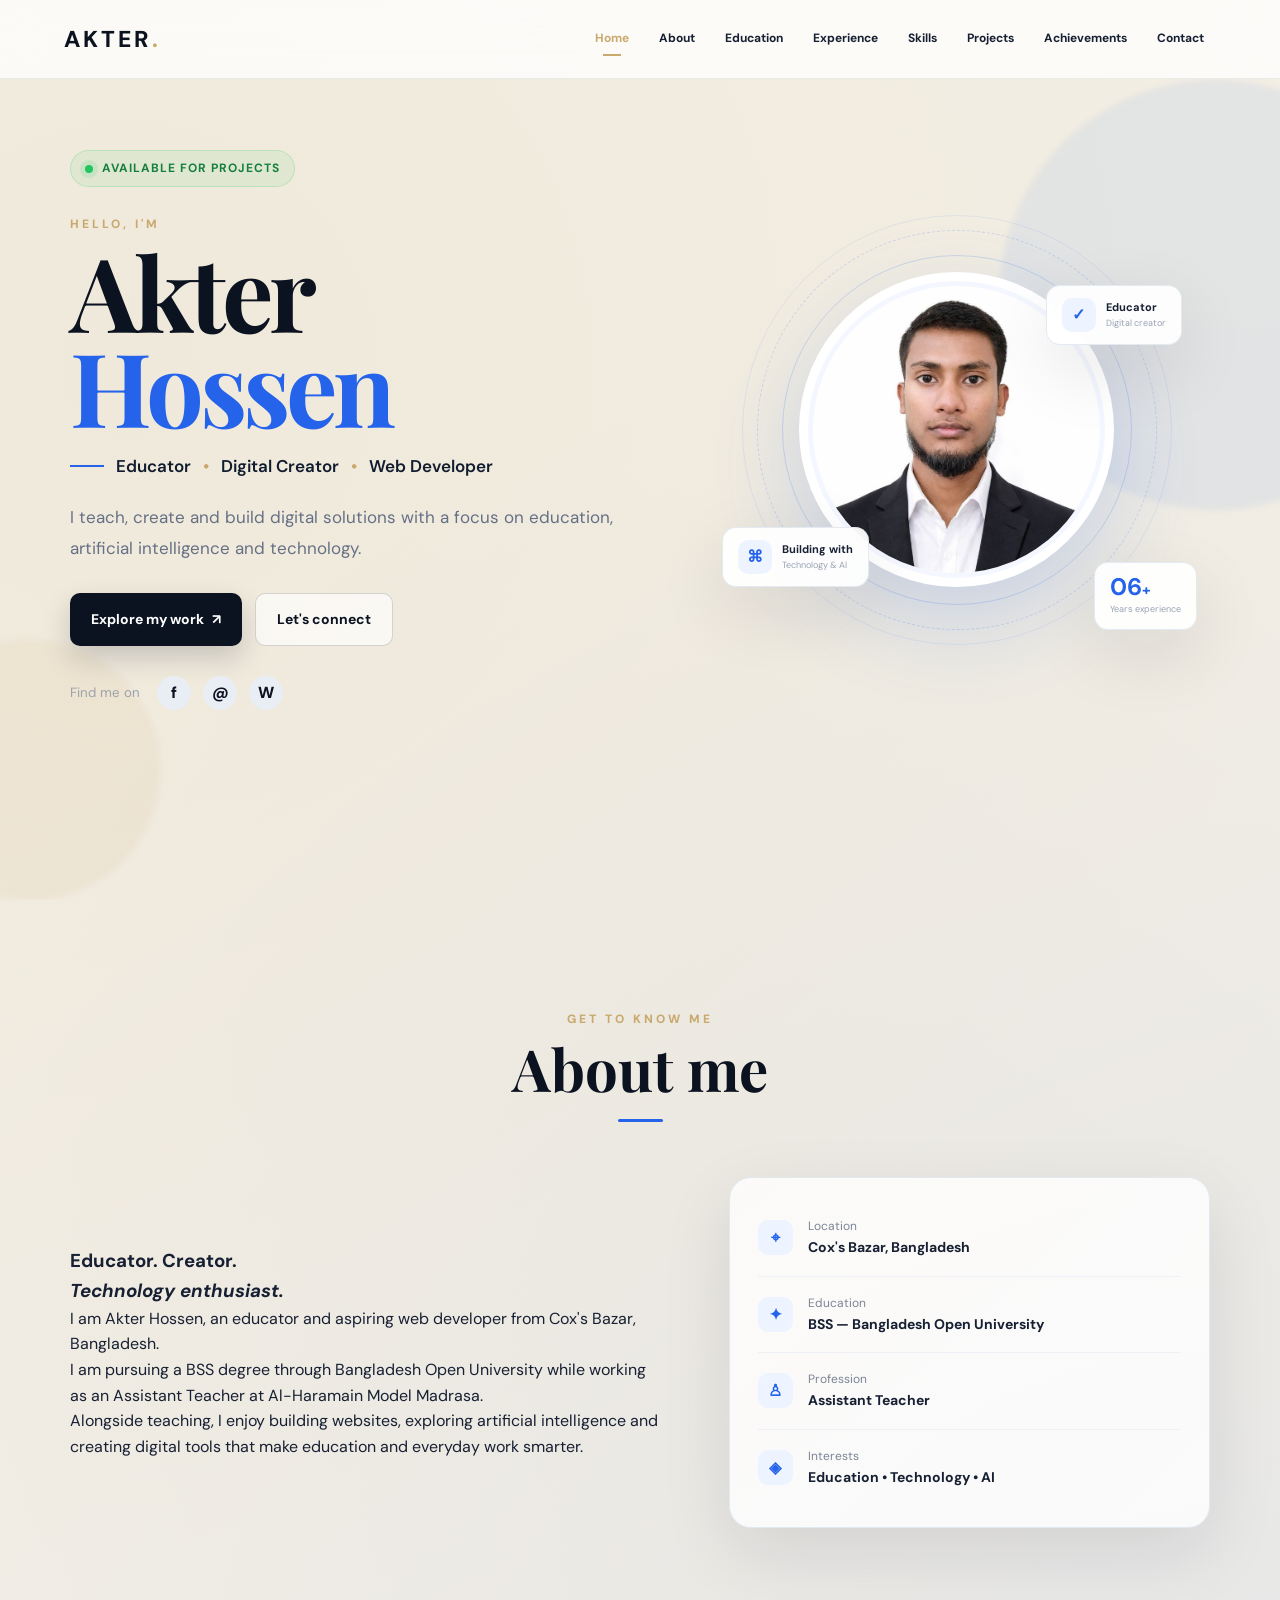
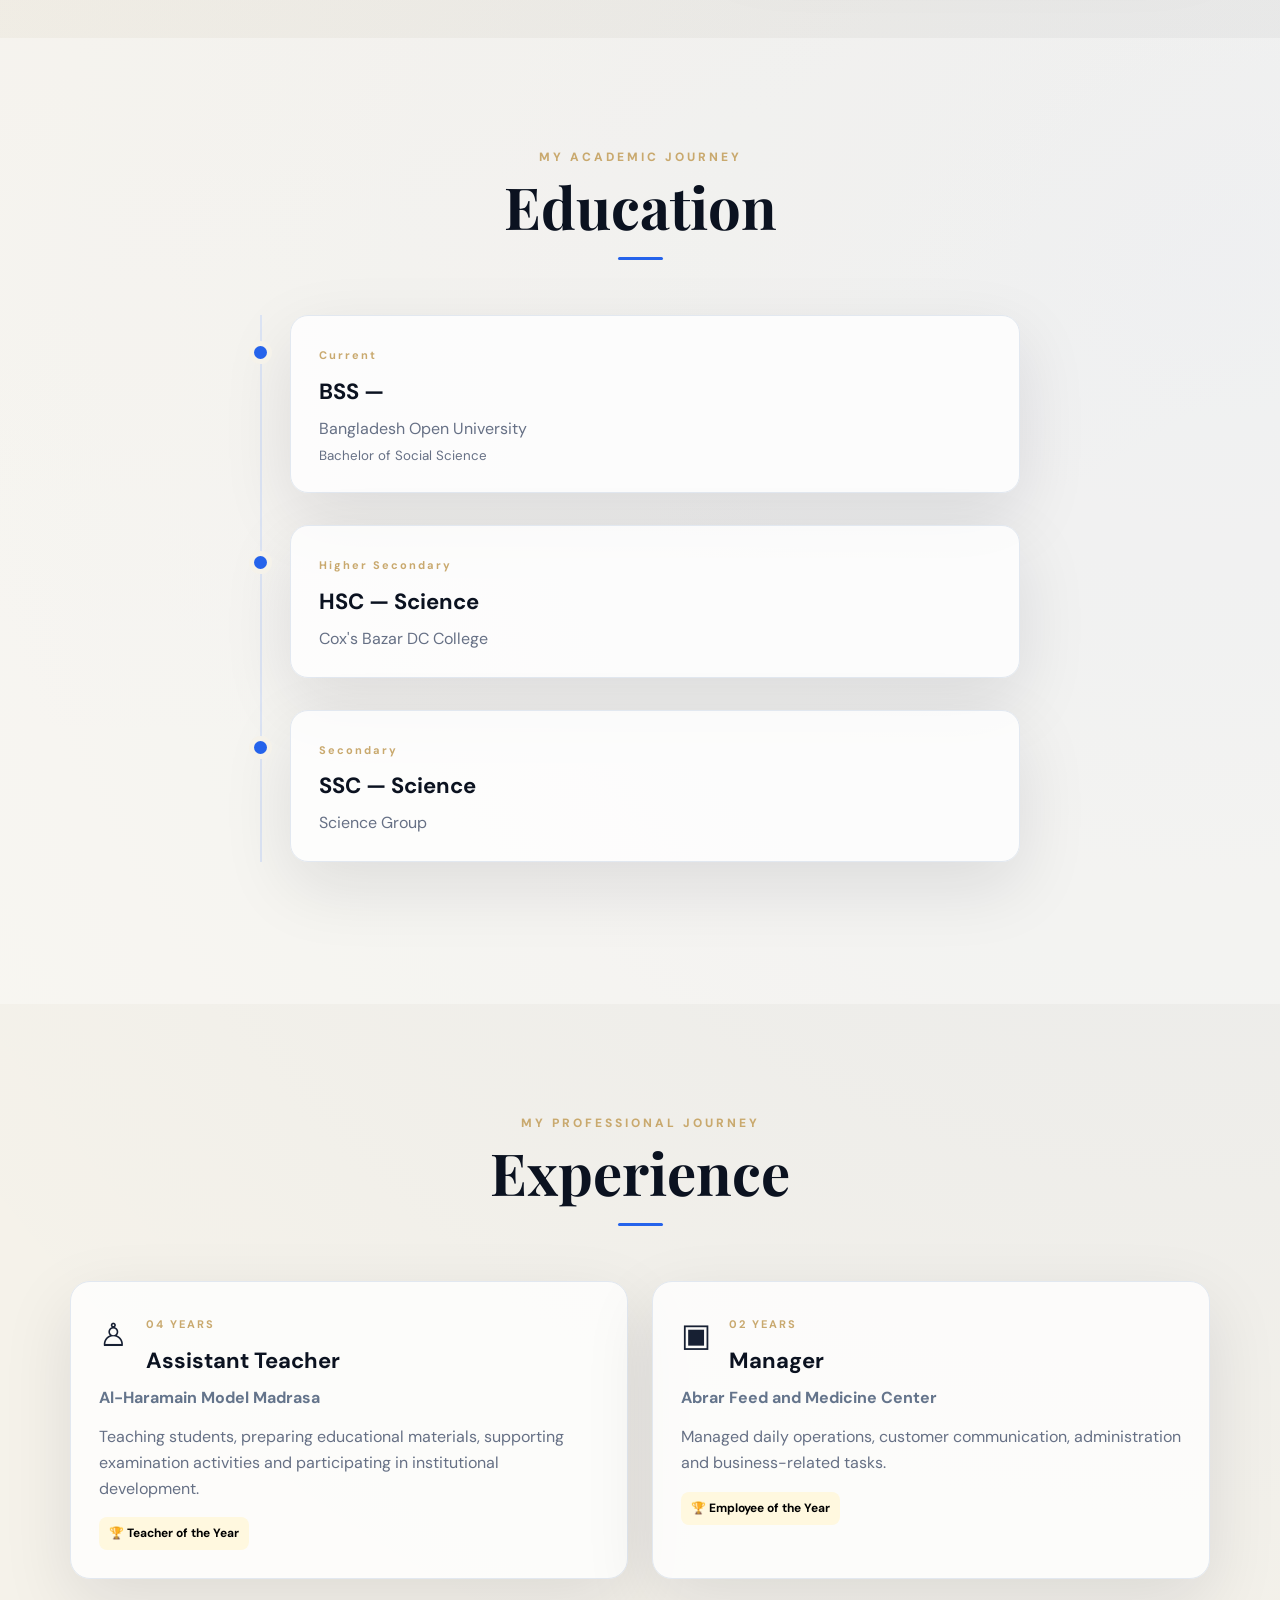
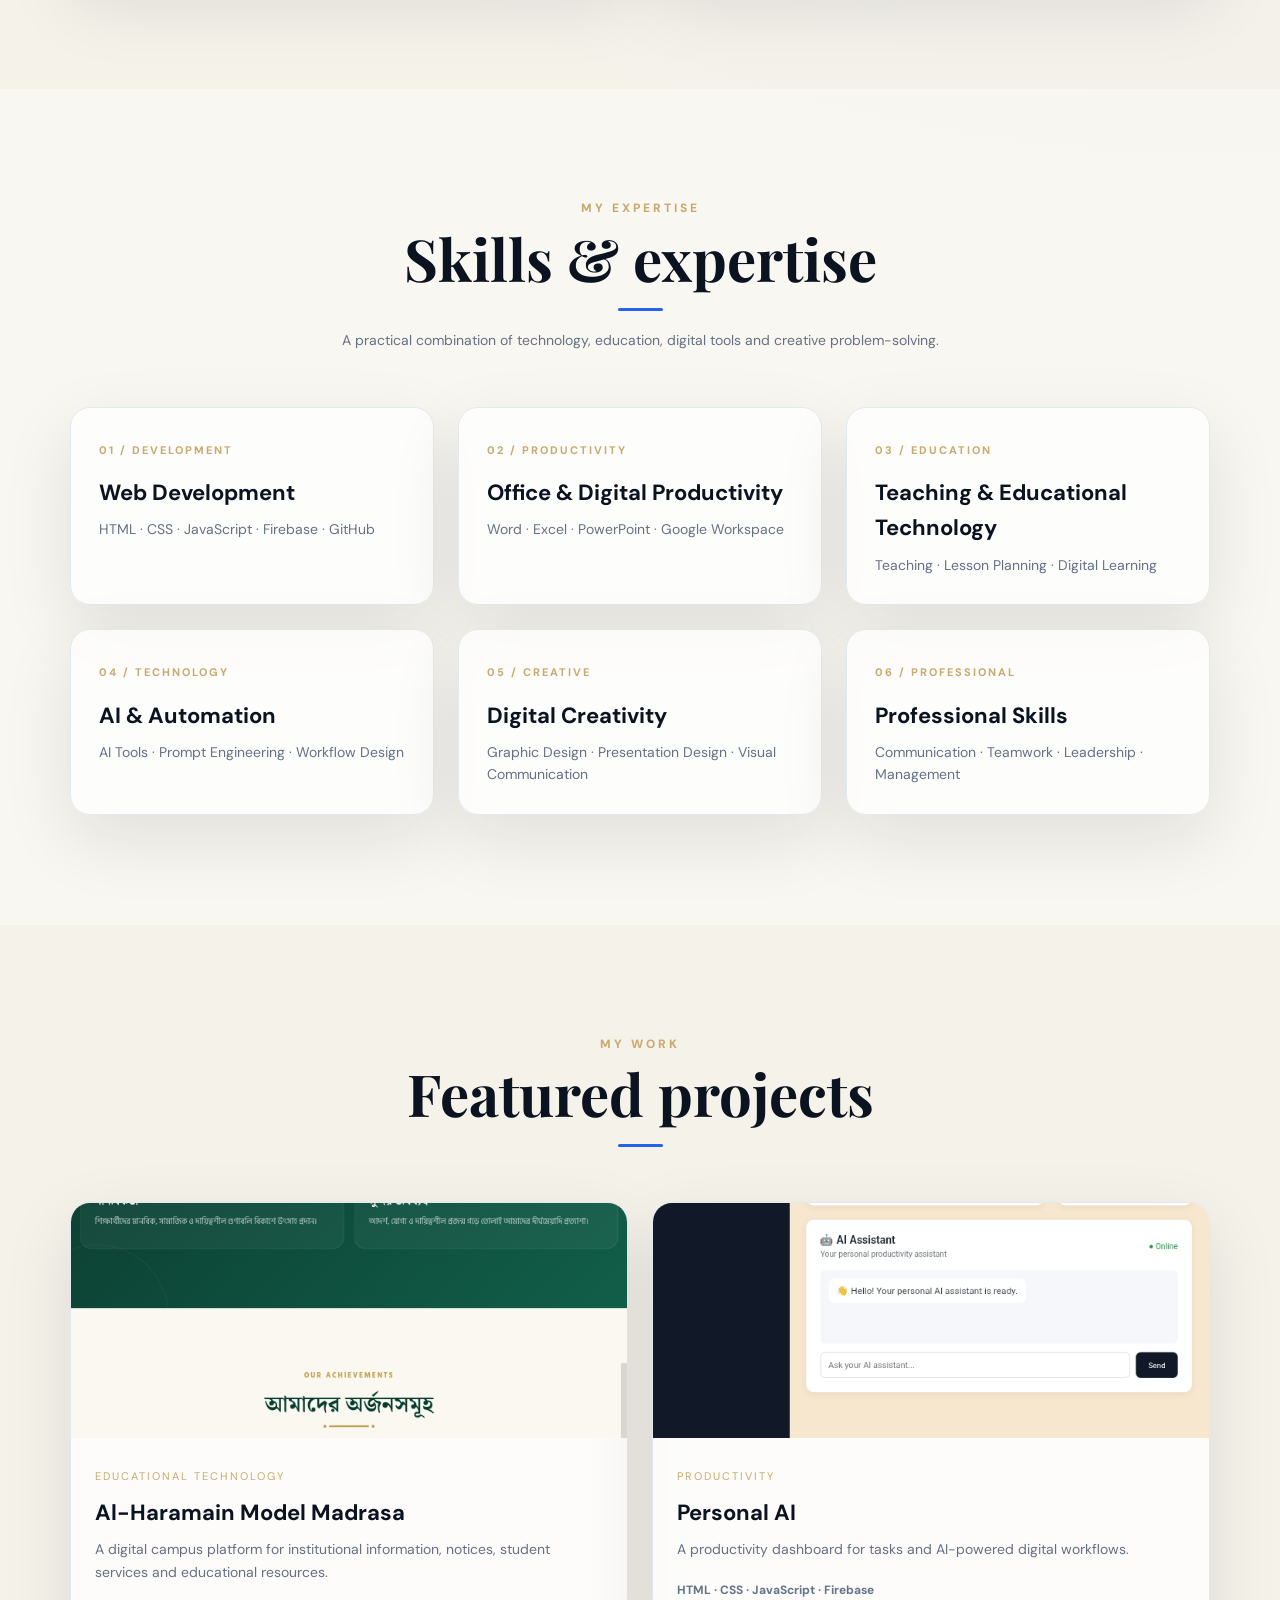
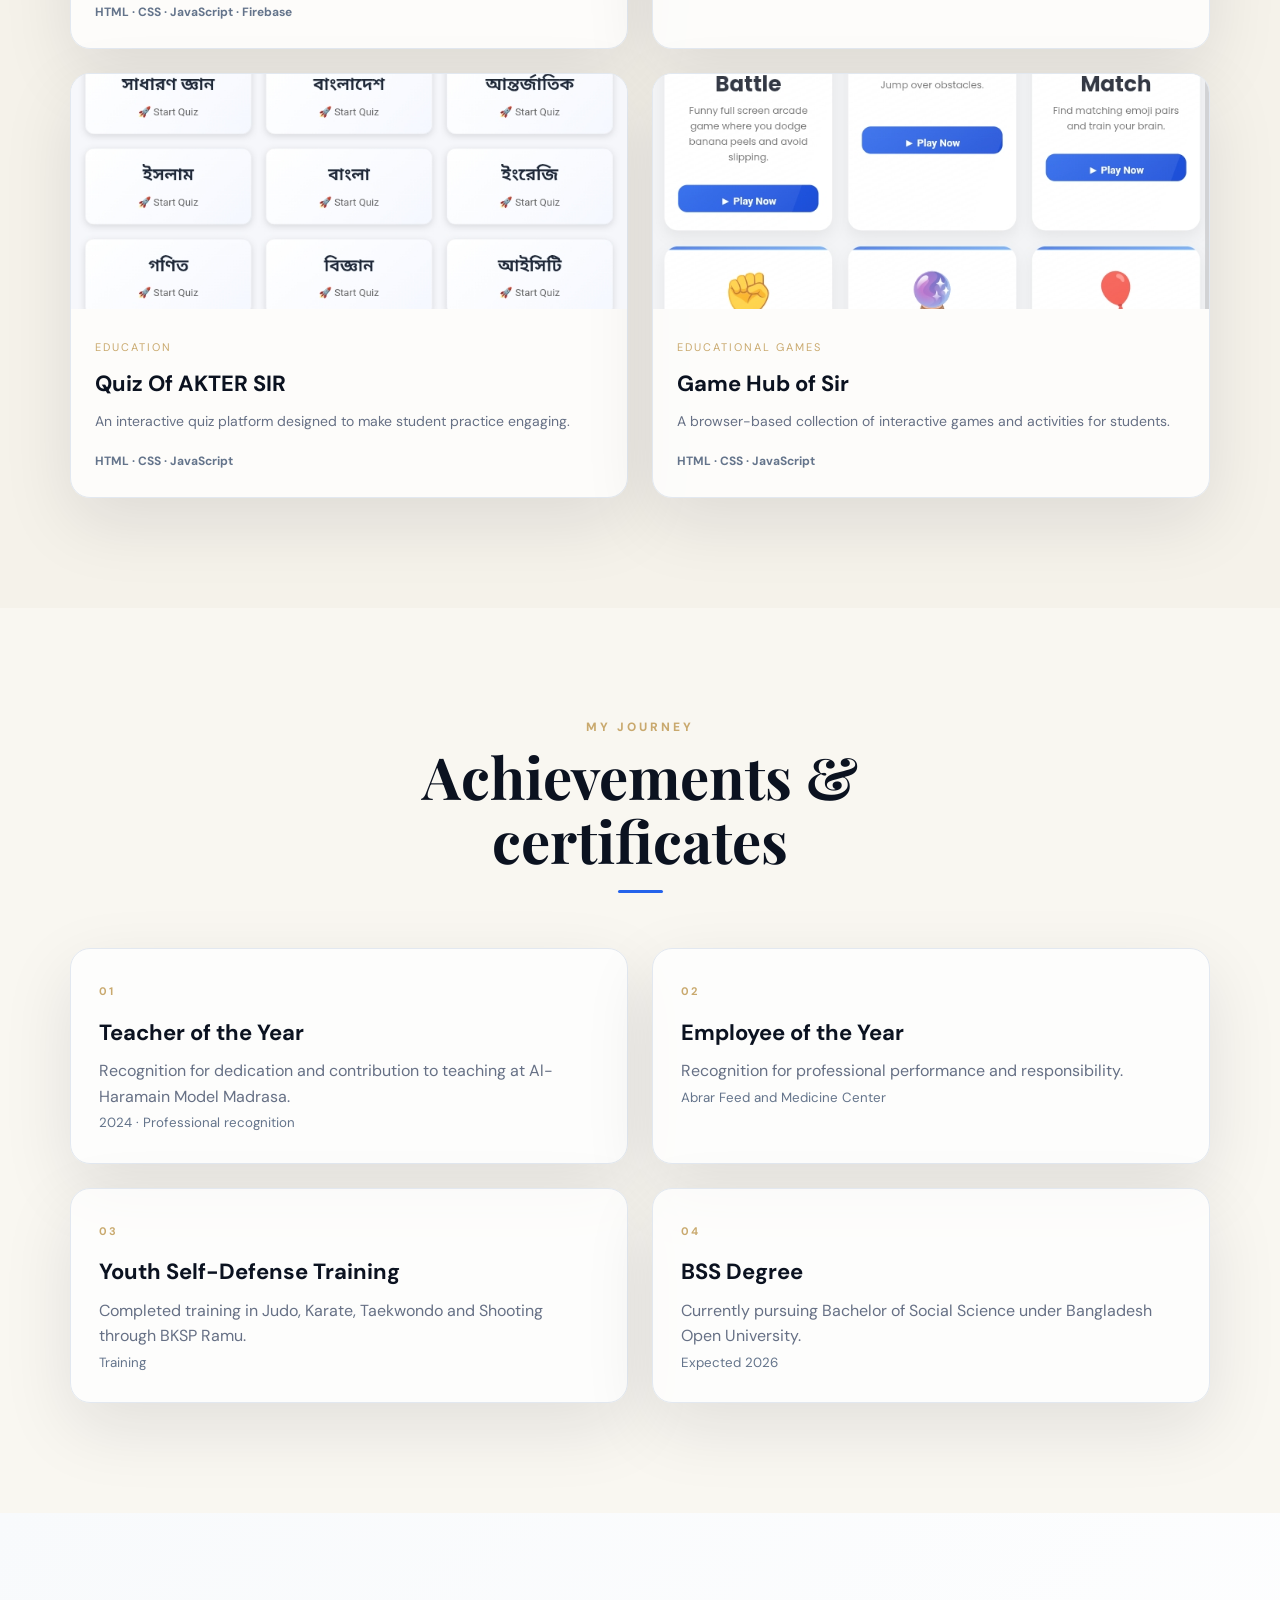
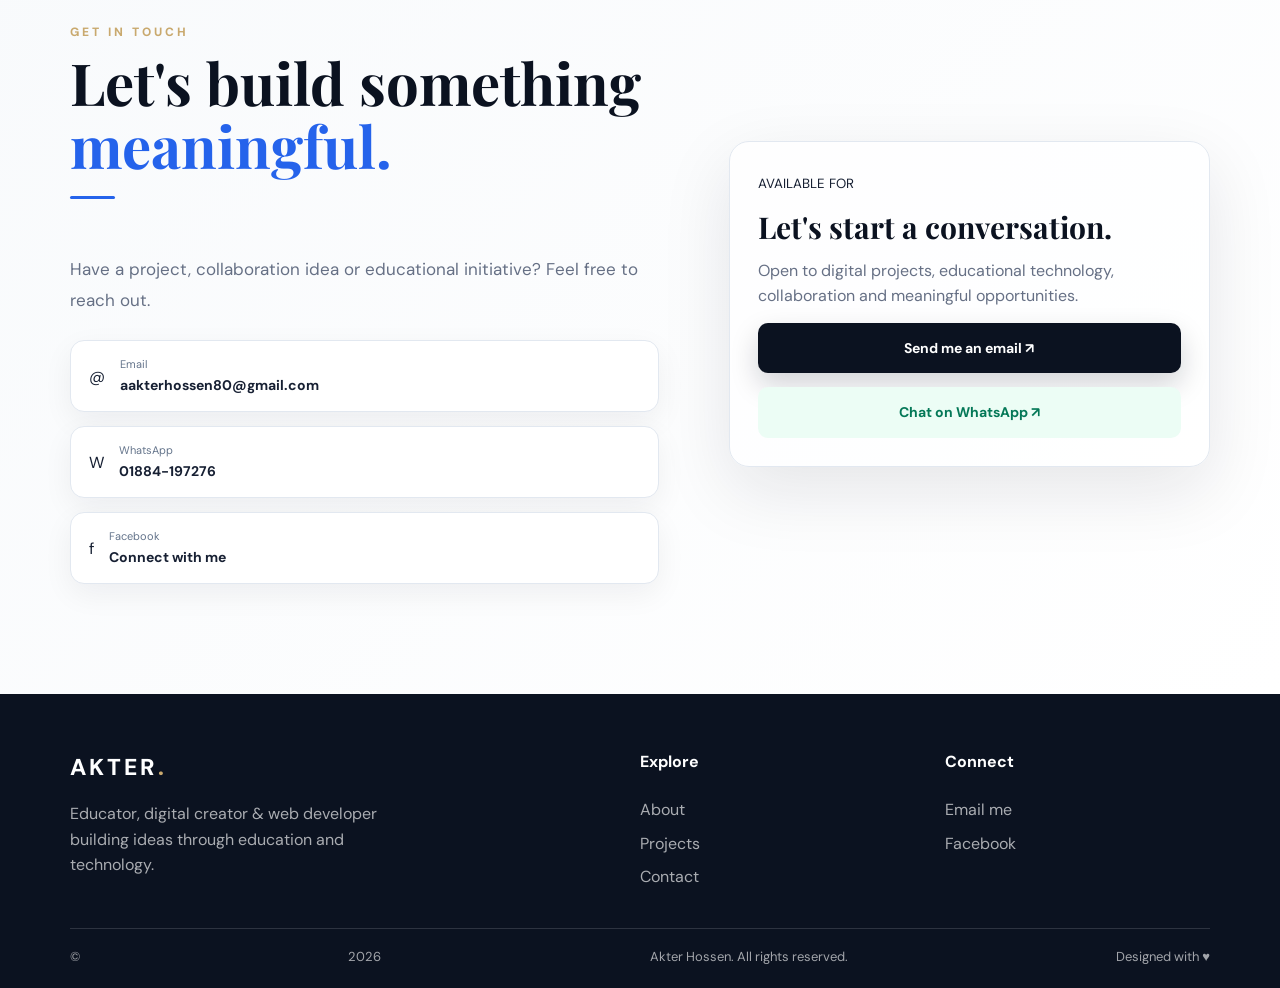
==== commit 9ba7c87a: "Update index.html" ====
--- a/index.html
+++ b/index.html
@@ -28,7 +28,7 @@
   <main>
     <section class="hero" id="home"><div class="orb orb-a"></div><div class="orb orb-b"></div><div class="hero-grid wrap"><div class="hero-copy" data-reveal><div class="eyebrow"><b></b> Available for projects</div><p class="kicker">HELLO, I'M</p><h1>Akter <em>Hossen</em></h1><div class="role"><span></span>Educator <i>•</i> Digital Creator <i>•</i> Web Developer</div><p class="lead">I teach, create and build digital solutions with a focus on education, artificial intelligence and technology.</p><div class="actions"><a class="button button-primary" href="#projects">Explore my work <span>↗</span></a><a class="button button-ghost" href="#contact">Let's connect</a></div><div class="social"><small>Find me on</small><a href="https://www.facebook.com/ahr110" target="_blank" rel="noopener" aria-label="Facebook">f</a><a href="mailto:aakterhossen80@gmail.com" aria-label="Email">@</a><a href="https://wa.me/8801884197276" target="_blank" rel="noopener" aria-label="WhatsApp">W</a></div></div><div class="hero-visual" data-reveal><div class="portrait-wrap"><span class="ring ring-1"></span><span class="ring ring-2"></span><span class="ring ring-3"></span><div class="portrait"><img src="profile.jpg" alt="Akter Hossen" fetchpriority="high"></div><div class="floating-card identity"><b>✓</b><span><strong>Educator</strong><small>Digital creator</small></span></div><div class="floating-card tech"><b>⌘</b><span><strong>Building with</strong><small>Technology & AI</small></span></div><div class="floating-card years"><strong>06<span>+</span></strong><small>Years experience</small></div></div></div></div></section>
     <section class="section" id="about"><div class="wrap"><div class="section-head" data-reveal><p>GET TO KNOW ME</p><h2>About me</h2><span></span></div><div class="about-grid"><div data-reveal><h3>Educator. Creator.<br><em>Technology enthusiast.</em></h3><p>I am Akter Hossen, an educator and aspiring web developer from Cox's Bazar, Bangladesh.</p><p>I am pursuing a BSS degree through Bangladesh Open University while working as an Assistant Teacher at Al-Haramain Model Madrasa.</p><p>Alongside teaching, I enjoy building websites, exploring artificial intelligence and creating digital tools that make education and everyday work smarter.</p></div><div class="info-card" data-reveal><div><b>⌖</b><span><small>Location</small><strong>Cox's Bazar, Bangladesh</strong></span></div><div><b>✦</b><span><small>Education</small><strong>BSS — Bangladesh Open University</strong></span></div><div><b>♙</b><span><small>Profession</small><strong>Assistant Teacher</strong></span></div><div><b>◈</b><span><small>Interests</small><strong>Education • Technology • AI</strong></span></div></div></div></div></section>
-    <section class="section section-alt" id="education"><div class="wrap"><div class="section-head" data-reveal><p>MY ACADEMIC JOURNEY</p><h2>Education</h2><span></span></div><div class="timeline"><article data-reveal><b>Current</b><h3>BSS — Degree</h3><p>Bangladesh Open University</p><small>Bachelor of Social Science</small></article><article data-reveal><b>Higher Secondary</b><h3>HSC — Science</h3><p>Cox's Bazar DC College</p></article><article data-reveal><b>Secondary</b><h3>SSC — Science</h3><p>Science Group</p></article></div></div></section>
+    <section class="section section-alt" id="education"><div class="wrap"><div class="section-head" data-reveal><p>MY ACADEMIC JOURNEY</p><h2>Education</h2><span></span></div><div class="timeline"><article data-reveal><b>Current</b><h3>BSS — </h3><p>Bangladesh Open University</p><small>Bachelor of Social Science</small></article><article data-reveal><b>Higher Secondary</b><h3>HSC — Science</h3><p>Cox's Bazar DC College</p></article><article data-reveal><b>Secondary</b><h3>SSC — Science</h3><p>Science Group</p></article></div></div></section>
     <section class="section" id="experience"><div class="wrap"><div class="section-head" data-reveal><p>MY PROFESSIONAL JOURNEY</p><h2>Experience</h2><span></span></div><div class="experience-grid"><article class="surface" data-reveal><div class="card-icon">♙</div><div><b class="gold">04 YEARS</b><h3>Assistant Teacher</h3><h4>Al-Haramain Model Madrasa</h4><p>Teaching students, preparing educational materials, supporting examination activities and participating in institutional development.</p><mark>🏆 Teacher of the Year</mark></div></article><article class="surface" data-reveal><div class="card-icon">▣</div><div><b class="gold">02 YEARS</b><h3>Manager</h3><h4>Abrar Feed and Medicine Center</h4><p>Managed daily operations, customer communication, administration and business-related tasks.</p><mark>🏆 Employee of the Year</mark></div></article></div></div></section>
     <section class="section section-alt" id="skills"><div class="wrap"><div class="section-head" data-reveal><p>MY EXPERTISE</p><h2>Skills & expertise</h2><span></span><small>A practical combination of technology, education, digital tools and creative problem-solving.</small></div><div class="skills-grid"><article class="skill surface" data-reveal><b>01 / DEVELOPMENT</b><h3>Web Development</h3><p>HTML · CSS · JavaScript · Firebase · GitHub</p></article><article class="skill surface" data-reveal><b>02 / PRODUCTIVITY</b><h3>Office & Digital Productivity</h3><p>Word · Excel · PowerPoint · Google Workspace</p></article><article class="skill surface" data-reveal><b>03 / EDUCATION</b><h3>Teaching & Educational Technology</h3><p>Teaching · Lesson Planning · Digital Learning</p></article><article class="skill surface" data-reveal><b>04 / TECHNOLOGY</b><h3>AI & Automation</h3><p>AI Tools · Prompt Engineering · Workflow Design</p></article><article class="skill surface" data-reveal><b>05 / CREATIVE</b><h3>Digital Creativity</h3><p>Graphic Design · Presentation Design · Visual Communication</p></article><article class="skill surface" data-reveal><b>06 / PROFESSIONAL</b><h3>Professional Skills</h3><p>Communication · Teamwork · Leadership · Management</p></article></div></div></section>
     <section class="section" id="projects"><div class="wrap"><div class="section-head" data-reveal><p>MY WORK</p><h2>Featured projects</h2><span></span></div><div class="projects-grid"><article class="project surface" data-reveal><div class="project-image"><img src="madrasa.jpg" alt="Al-Haramain Model Madrasa Website" loading="lazy"><a href="https://hunter09090.github.io/al-haramain-campus/" target="_blank" rel="noopener">View live ↗</a></div><div class="project-body"><small>EDUCATIONAL TECHNOLOGY</small><h3>Al-Haramain Model Madrasa</h3><p>A digital campus platform for institutional information, notices, student services and educational resources.</p><b>HTML · CSS · JavaScript · Firebase</b></div></article><article class="project surface" data-reveal><div class="project-image"><img src="personal-ai.jpg" alt="Personal AI Dashboard" loading="lazy"><a href="https://hunter09090.github.io/Personal-ai-/" target="_blank" rel="noopener">View live ↗</a></div><div class="project-body"><small>PRODUCTIVITY</small><h3>Personal AI</h3><p>A productivity dashboard for tasks and AI-powered digital workflows.</p><b>HTML · CSS · JavaScript · Firebase</b></div></article><article class="project surface" data-reveal><div class="project-image"><img src="quiz.jpg" alt="Quiz Of Akter Sir" loading="lazy"><a href="https://hunter09090.github.io/Akter-Sir-/" target="_blank" rel="noopener">View live ↗</a></div><div class="project-body"><small>EDUCATION</small><h3>Quiz Of AKTER SIR</h3><p>An interactive quiz platform designed to make student practice engaging.</p><b>HTML · CSS · JavaScript</b></div></article><article class="project surface" data-reveal><div class="project-image"><img src="game-hub.jpg" alt="Game Hub of Sir" loading="lazy"><a href="https://hunter09090.github.io/Akter-Sir-games/" target="_blank" rel="noopener">View live ↗</a></div><div class="project-body"><small>EDUCATIONAL GAMES</small><h3>Game Hub of Sir</h3><p>A browser-based collection of interactive games and activities for students.</p><b>HTML · CSS · JavaScript</b></div></article></div></div></section>
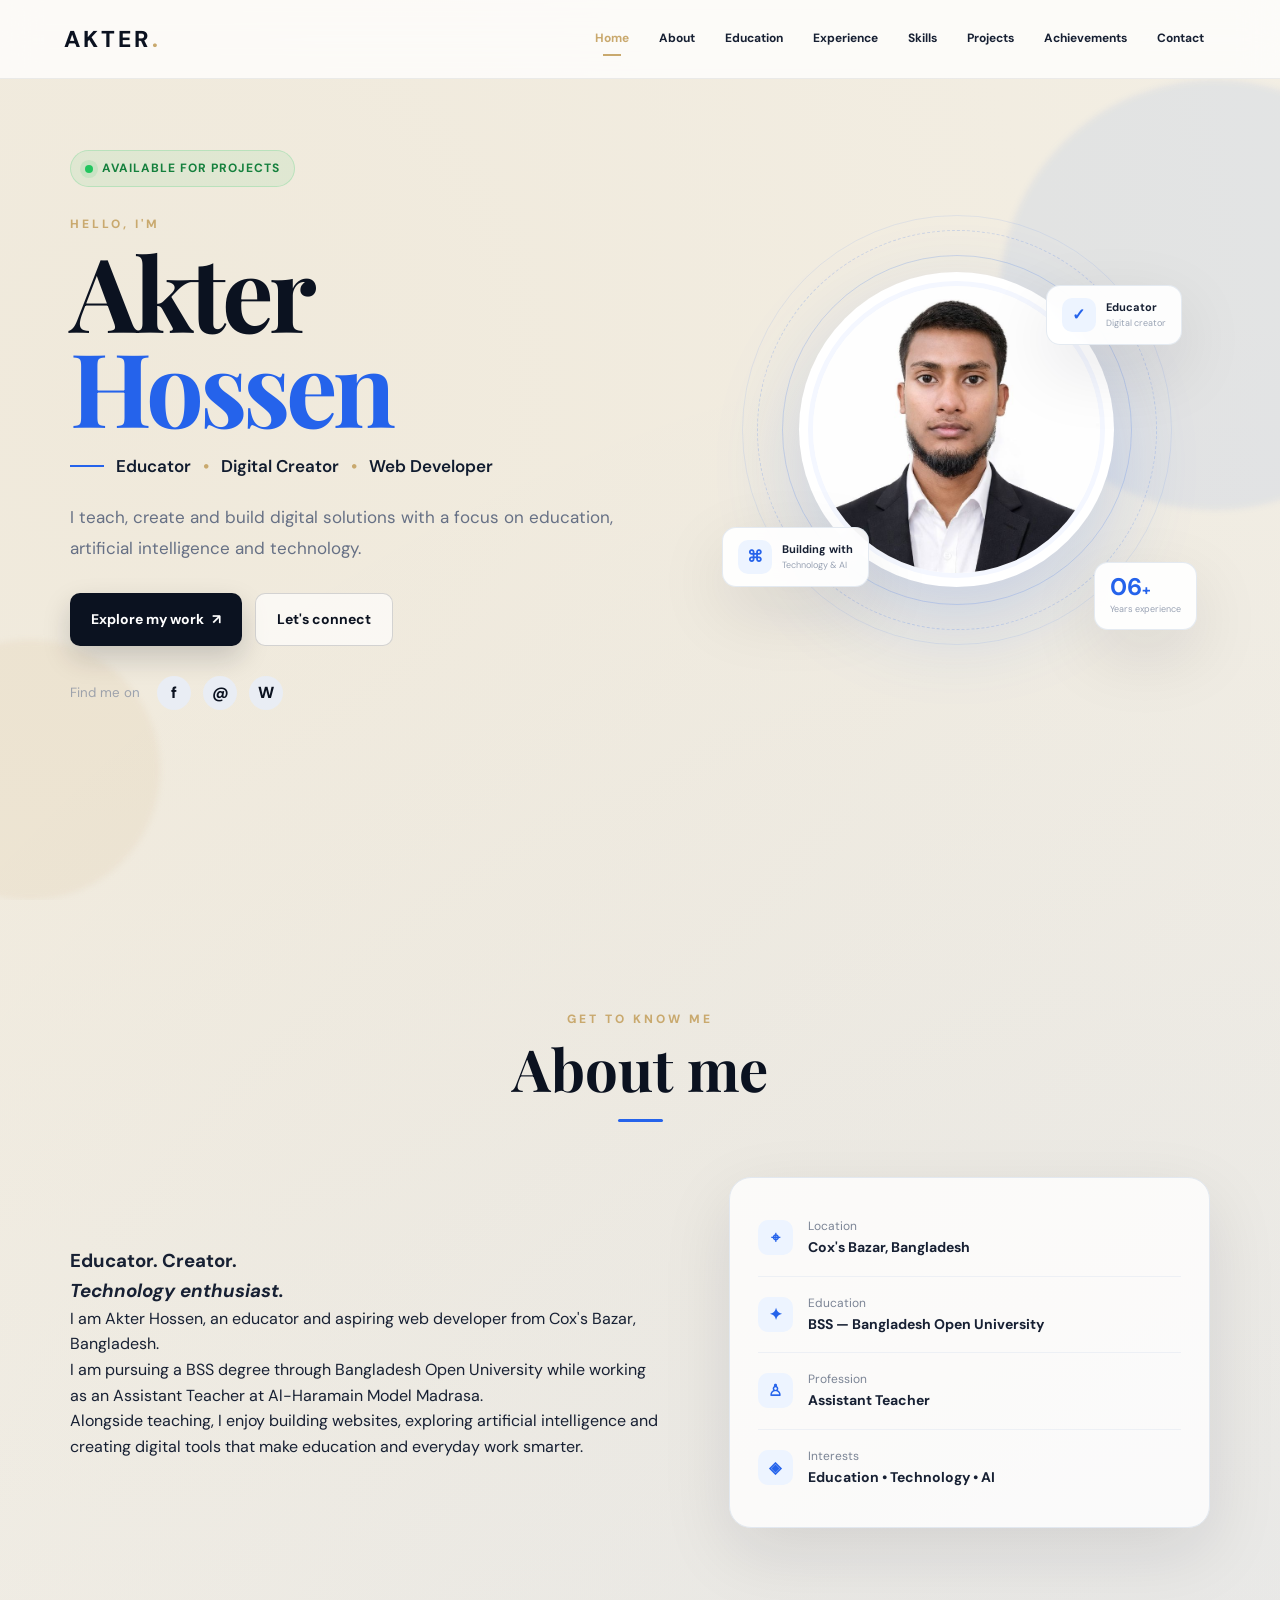
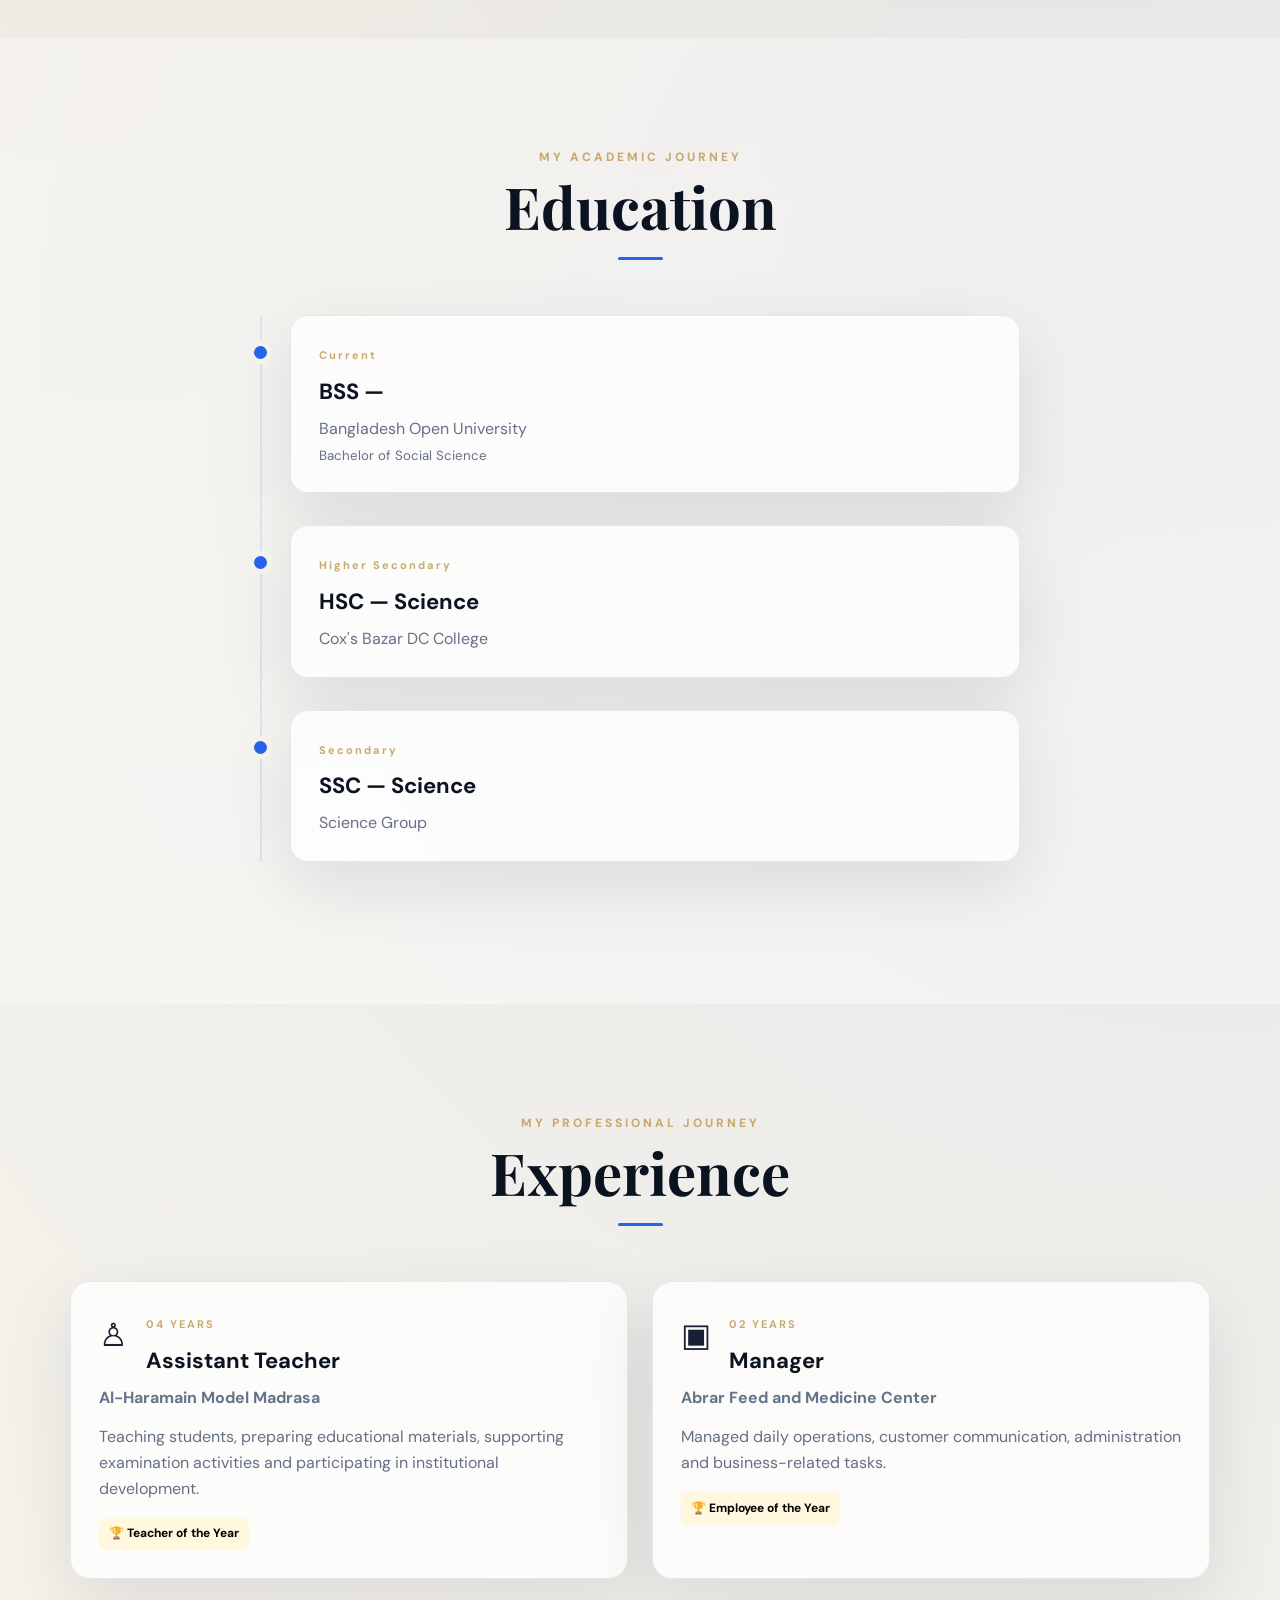
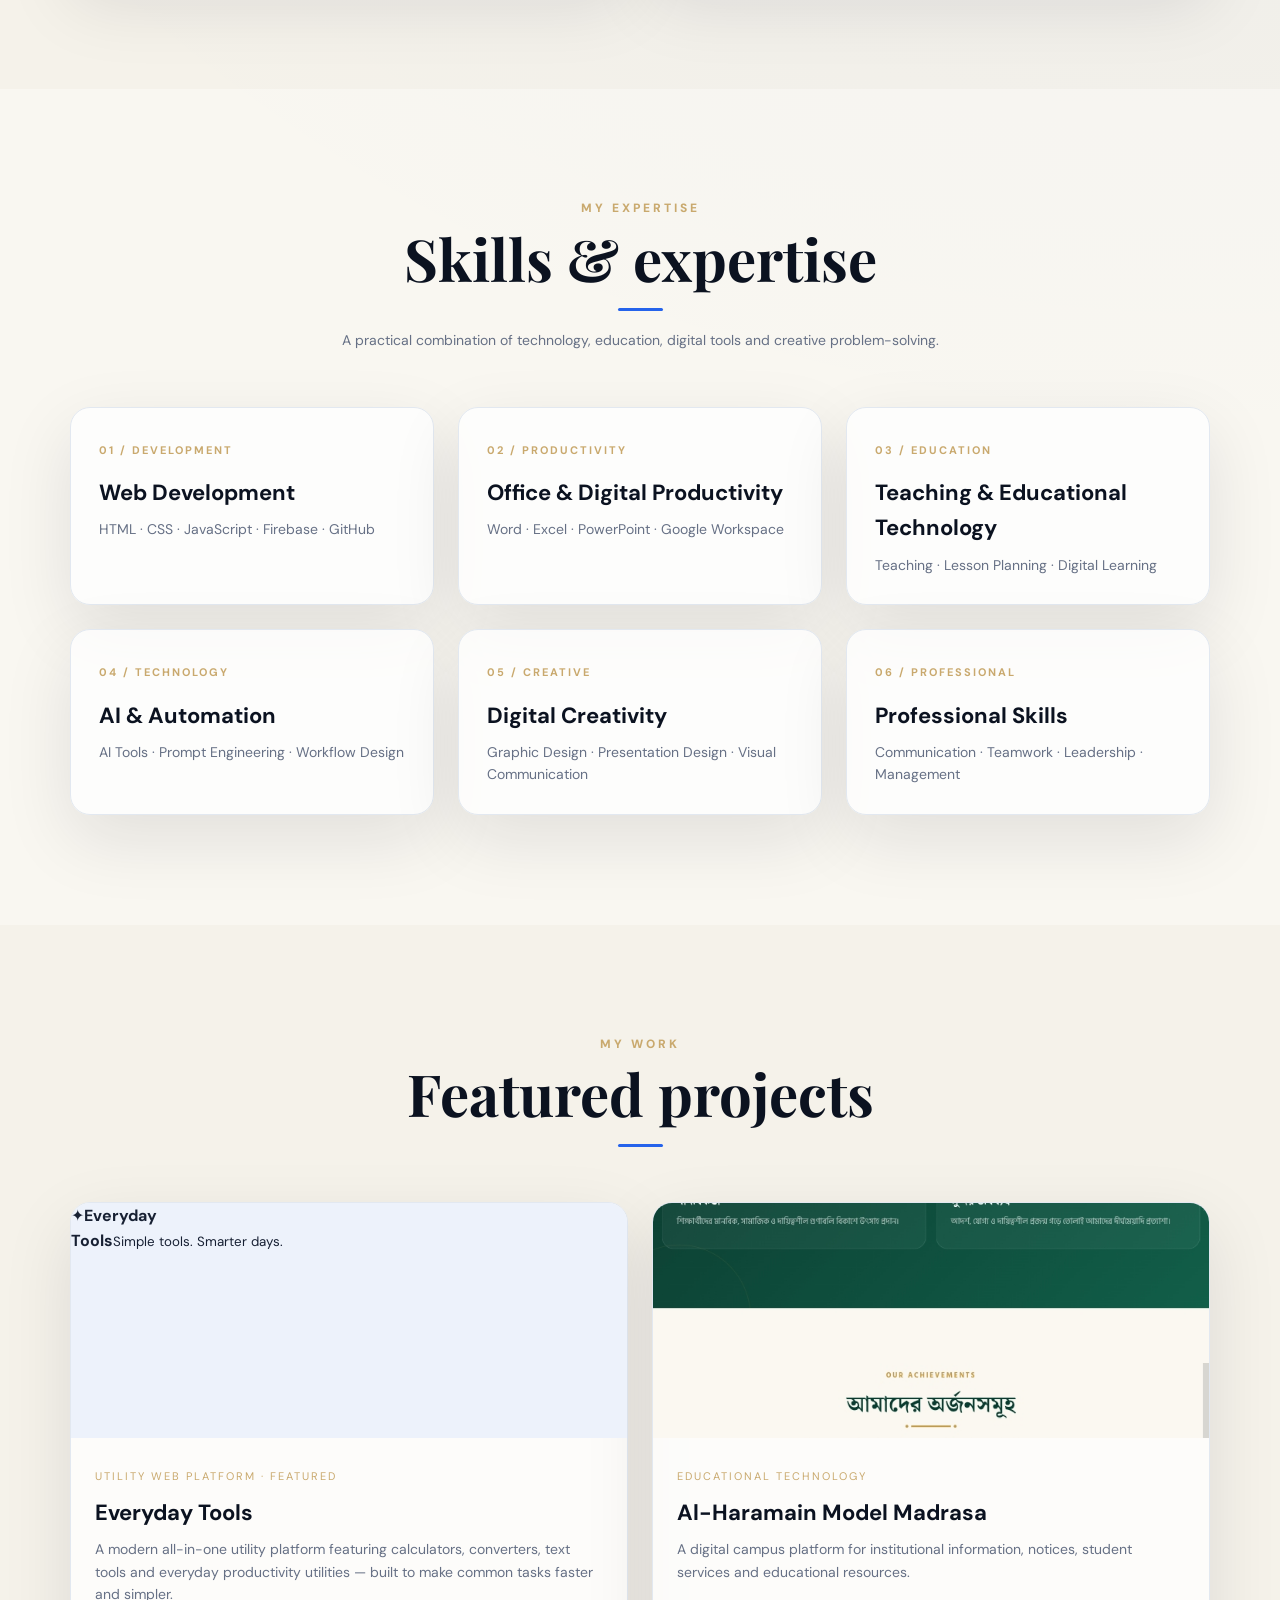
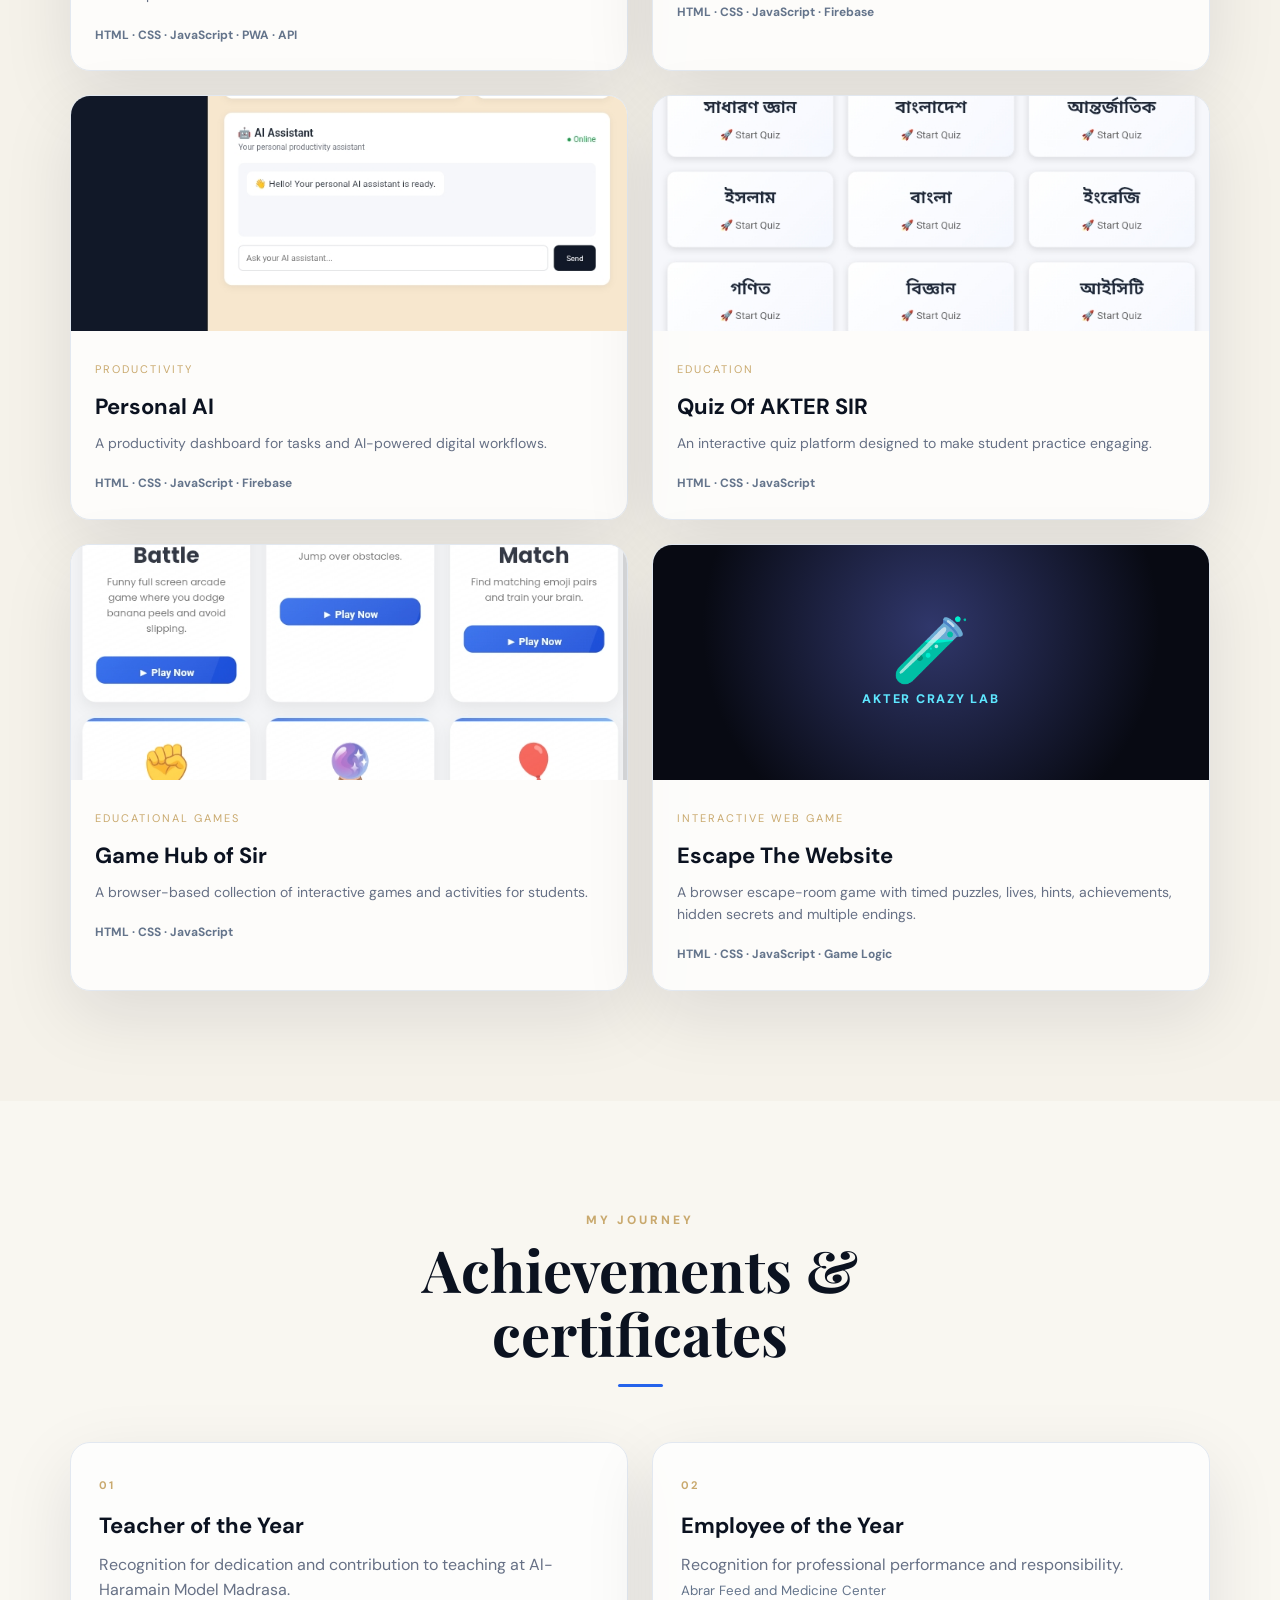
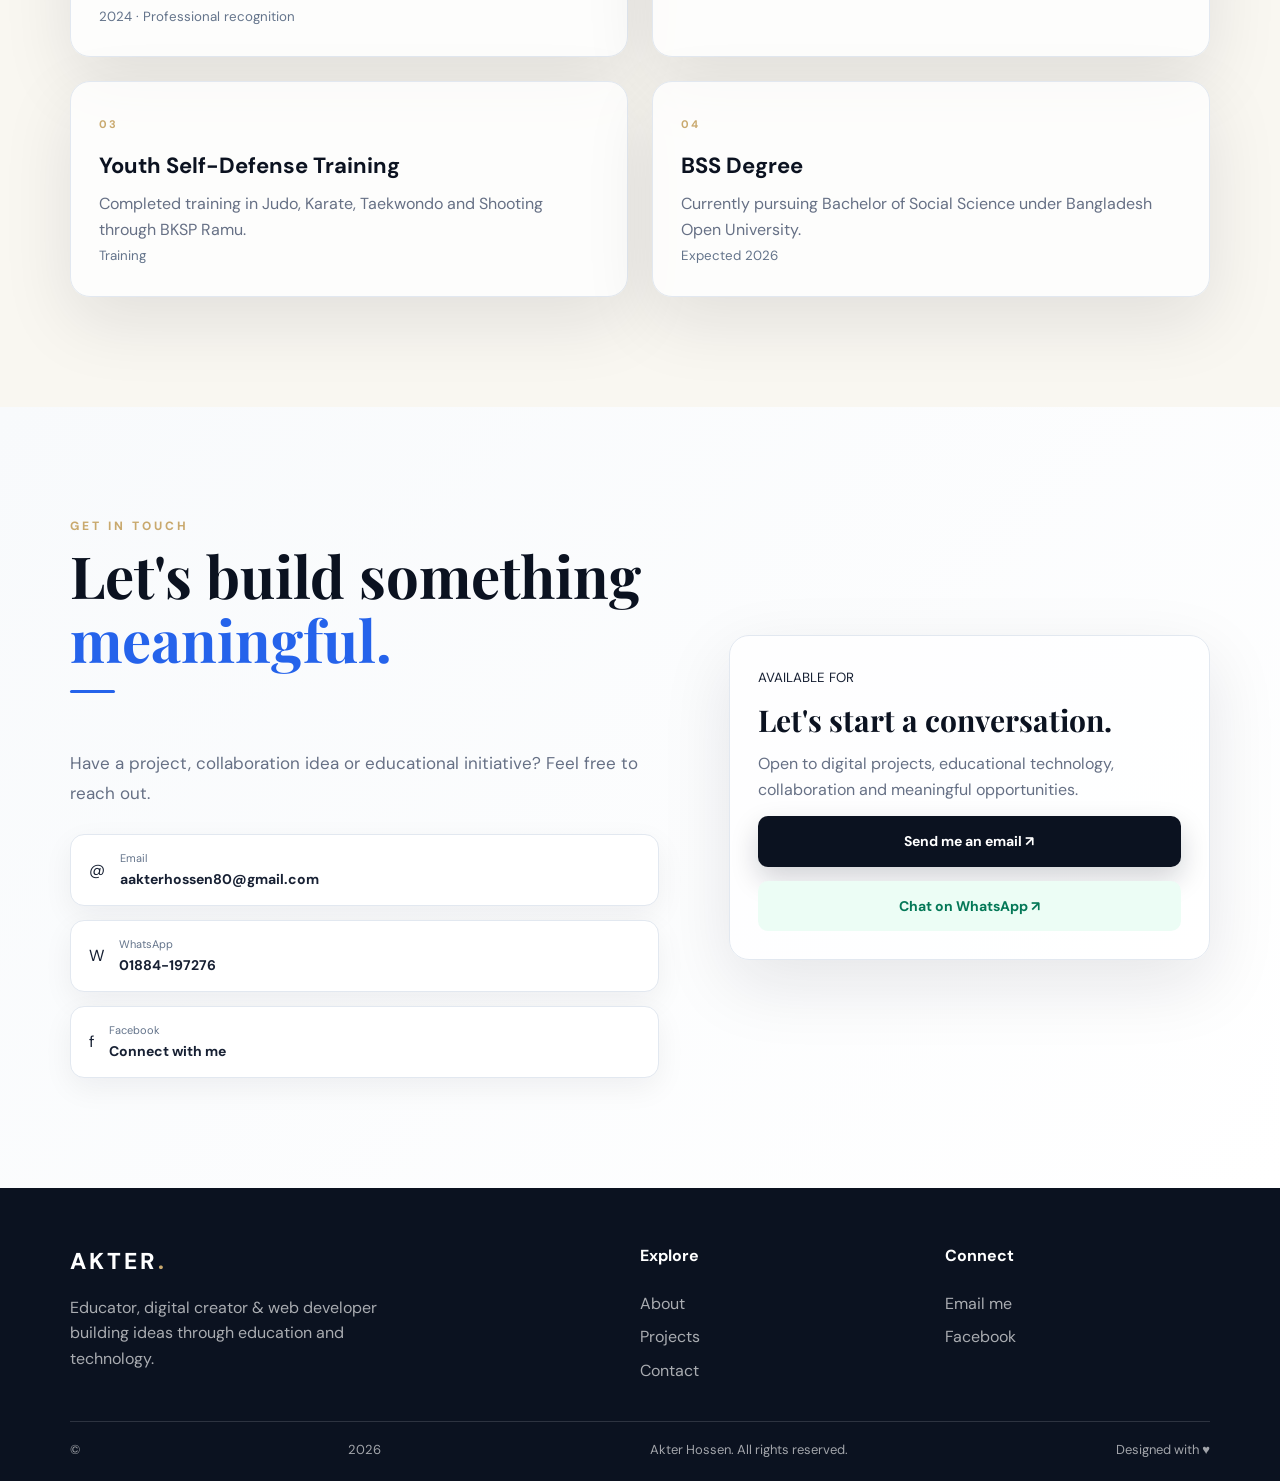
==== commit ec1f8a34: "Add Everyday Tools as featured portfolio project" ====
--- a/index.html
+++ b/index.html
@@ -31,7 +31,7 @@
     <section class="section section-alt" id="education"><div class="wrap"><div class="section-head" data-reveal><p>MY ACADEMIC JOURNEY</p><h2>Education</h2><span></span></div><div class="timeline"><article data-reveal><b>Current</b><h3>BSS — </h3><p>Bangladesh Open University</p><small>Bachelor of Social Science</small></article><article data-reveal><b>Higher Secondary</b><h3>HSC — Science</h3><p>Cox's Bazar DC College</p></article><article data-reveal><b>Secondary</b><h3>SSC — Science</h3><p>Science Group</p></article></div></div></section>
     <section class="section" id="experience"><div class="wrap"><div class="section-head" data-reveal><p>MY PROFESSIONAL JOURNEY</p><h2>Experience</h2><span></span></div><div class="experience-grid"><article class="surface" data-reveal><div class="card-icon">♙</div><div><b class="gold">04 YEARS</b><h3>Assistant Teacher</h3><h4>Al-Haramain Model Madrasa</h4><p>Teaching students, preparing educational materials, supporting examination activities and participating in institutional development.</p><mark>🏆 Teacher of the Year</mark></div></article><article class="surface" data-reveal><div class="card-icon">▣</div><div><b class="gold">02 YEARS</b><h3>Manager</h3><h4>Abrar Feed and Medicine Center</h4><p>Managed daily operations, customer communication, administration and business-related tasks.</p><mark>🏆 Employee of the Year</mark></div></article></div></div></section>
     <section class="section section-alt" id="skills"><div class="wrap"><div class="section-head" data-reveal><p>MY EXPERTISE</p><h2>Skills & expertise</h2><span></span><small>A practical combination of technology, education, digital tools and creative problem-solving.</small></div><div class="skills-grid"><article class="skill surface" data-reveal><b>01 / DEVELOPMENT</b><h3>Web Development</h3><p>HTML · CSS · JavaScript · Firebase · GitHub</p></article><article class="skill surface" data-reveal><b>02 / PRODUCTIVITY</b><h3>Office & Digital Productivity</h3><p>Word · Excel · PowerPoint · Google Workspace</p></article><article class="skill surface" data-reveal><b>03 / EDUCATION</b><h3>Teaching & Educational Technology</h3><p>Teaching · Lesson Planning · Digital Learning</p></article><article class="skill surface" data-reveal><b>04 / TECHNOLOGY</b><h3>AI & Automation</h3><p>AI Tools · Prompt Engineering · Workflow Design</p></article><article class="skill surface" data-reveal><b>05 / CREATIVE</b><h3>Digital Creativity</h3><p>Graphic Design · Presentation Design · Visual Communication</p></article><article class="skill surface" data-reveal><b>06 / PROFESSIONAL</b><h3>Professional Skills</h3><p>Communication · Teamwork · Leadership · Management</p></article></div></div></section>
-    <section class="section" id="projects"><div class="wrap"><div class="section-head" data-reveal><p>MY WORK</p><h2>Featured projects</h2><span></span></div><div class="projects-grid"><article class="project surface" data-reveal><div class="project-image"><img src="madrasa.jpg" alt="Al-Haramain Model Madrasa Website" loading="lazy"><a href="https://hunter09090.github.io/al-haramain-campus/" target="_blank" rel="noopener">View live ↗</a></div><div class="project-body"><small>EDUCATIONAL TECHNOLOGY</small><h3>Al-Haramain Model Madrasa</h3><p>A digital campus platform for institutional information, notices, student services and educational resources.</p><b>HTML · CSS · JavaScript · Firebase</b></div></article><article class="project surface" data-reveal><div class="project-image"><img src="personal-ai.jpg" alt="Personal AI Dashboard" loading="lazy"><a href="https://hunter09090.github.io/Personal-ai-/" target="_blank" rel="noopener">View live ↗</a></div><div class="project-body"><small>PRODUCTIVITY</small><h3>Personal AI</h3><p>A productivity dashboard for tasks and AI-powered digital workflows.</p><b>HTML · CSS · JavaScript · Firebase</b></div></article><article class="project surface" data-reveal><div class="project-image"><img src="quiz.jpg" alt="Quiz Of Akter Sir" loading="lazy"><a href="https://hunter09090.github.io/Akter-Sir-/" target="_blank" rel="noopener">View live ↗</a></div><div class="project-body"><small>EDUCATION</small><h3>Quiz Of AKTER SIR</h3><p>An interactive quiz platform designed to make student practice engaging.</p><b>HTML · CSS · JavaScript</b></div></article><article class="project surface" data-reveal><div class="project-image"><img src="game-hub.jpg" alt="Game Hub of Sir" loading="lazy"><a href="https://hunter09090.github.io/Akter-Sir-games/" target="_blank" rel="noopener">View live ↗</a></div><div class="project-body"><small>EDUCATIONAL GAMES</small><h3>Game Hub of Sir</h3><p>A browser-based collection of interactive games and activities for students.</p><b>HTML · CSS · JavaScript</b></div></article></div></div></section>
+    <section class="section" id="projects"><div class="wrap"><div class="section-head" data-reveal><p>MY WORK</p><h2>Featured projects</h2><span></span></div><div class="projects-grid"><article class="project project-featured surface" data-reveal><div class="project-image project-tools-image"><div class="tools-glow"><span>✦</span><strong>Everyday<br>Tools</strong><small>Simple tools. Smarter days.</small></div><a href="https://hunter09090.github.io/everyday-tools/" target="_blank" rel="noopener">Open live site ↗</a></div><div class="project-body"><small>UTILITY WEB PLATFORM · FEATURED</small><h3>Everyday Tools</h3><p>A modern all-in-one utility platform featuring calculators, converters, text tools and everyday productivity utilities — built to make common tasks faster and simpler.</p><b>HTML · CSS · JavaScript · PWA · API</b></div></article><article class="project surface" data-reveal><div class="project-image"><img src="madrasa.jpg" alt="Al-Haramain Model Madrasa Website" loading="lazy"><a href="https://hunter09090.github.io/al-haramain-campus/" target="_blank" rel="noopener">View live ↗</a></div><div class="project-body"><small>EDUCATIONAL TECHNOLOGY</small><h3>Al-Haramain Model Madrasa</h3><p>A digital campus platform for institutional information, notices, student services and educational resources.</p><b>HTML · CSS · JavaScript · Firebase</b></div></article><article class="project surface" data-reveal><div class="project-image"><img src="personal-ai.jpg" alt="Personal AI Dashboard" loading="lazy"><a href="https://hunter09090.github.io/Personal-ai-/" target="_blank" rel="noopener">View live ↗</a></div><div class="project-body"><small>PRODUCTIVITY</small><h3>Personal AI</h3><p>A productivity dashboard for tasks and AI-powered digital workflows.</p><b>HTML · CSS · JavaScript · Firebase</b></div></article><article class="project surface" data-reveal><div class="project-image"><img src="quiz.jpg" alt="Quiz Of Akter Sir" loading="lazy"><a href="https://hunter09090.github.io/Akter-Sir-/" target="_blank" rel="noopener">View live ↗</a></div><div class="project-body"><small>EDUCATION</small><h3>Quiz Of AKTER SIR</h3><p>An interactive quiz platform designed to make student practice engaging.</p><b>HTML · CSS · JavaScript</b></div></article><article class="project surface" data-reveal><div class="project-image"><img src="game-hub.jpg" alt="Game Hub of Sir" loading="lazy"><a href="https://hunter09090.github.io/Akter-Sir-games/" target="_blank" rel="noopener">View live ↗</a></div><div class="project-body"><small>EDUCATIONAL GAMES</small><h3>Game Hub of Sir</h3><p>A browser-based collection of interactive games and activities for students.</p><b>HTML · CSS · JavaScript</b></div></article></div></div></section>
     <section class="section section-alt" id="achievements"><div class="wrap"><div class="section-head" data-reveal><p>MY JOURNEY</p><h2>Achievements & certificates</h2><span></span></div><div class="achievement-grid"><article class="surface" data-reveal><b>01</b><h3>Teacher of the Year</h3><p>Recognition for dedication and contribution to teaching at Al-Haramain Model Madrasa.</p><small>2024 · Professional recognition</small></article><article class="surface" data-reveal><b>02</b><h3>Employee of the Year</h3><p>Recognition for professional performance and responsibility.</p><small>Abrar Feed and Medicine Center</small></article><article class="surface" data-reveal><b>03</b><h3>Youth Self-Defense Training</h3><p>Completed training in Judo, Karate, Taekwondo and Shooting through BKSP Ramu.</p><small>Training</small></article><article class="surface" data-reveal><b>04</b><h3>BSS Degree</h3><p>Currently pursuing Bachelor of Social Science under Bangladesh Open University.</p><small>Expected 2026</small></article></div></div></section>
     <section class="section contact-section" id="contact"><div class="contact-grid wrap"><div data-reveal><div class="section-head left"><p>GET IN TOUCH</p><h2>Let's build something <em>meaningful.</em></h2><span></span></div><p class="lead">Have a project, collaboration idea or educational initiative? Feel free to reach out.</p><div class="contact-list"><a href="mailto:aakterhossen80@gmail.com">@ <span><small>Email</small><strong>aakterhossen80@gmail.com</strong></span></a><a href="https://wa.me/8801884197276" target="_blank" rel="noopener">W <span><small>WhatsApp</small><strong>01884-197276</strong></span></a><a href="https://www.facebook.com/ahr110" target="_blank" rel="noopener">f <span><small>Facebook</small><strong>Connect with me</strong></span></a></div></div><div class="contact-box surface" data-reveal><small>AVAILABLE FOR</small><h3>Let's start a conversation.</h3><p>Open to digital projects, educational technology, collaboration and meaningful opportunities.</p><a class="button button-primary" href="mailto:aakterhossen80@gmail.com">Send me an email ↗</a><a class="button button-whatsapp" href="https://wa.me/8801884197276" target="_blank" rel="noopener">Chat on WhatsApp ↗</a></div></div></section>
   </main>
